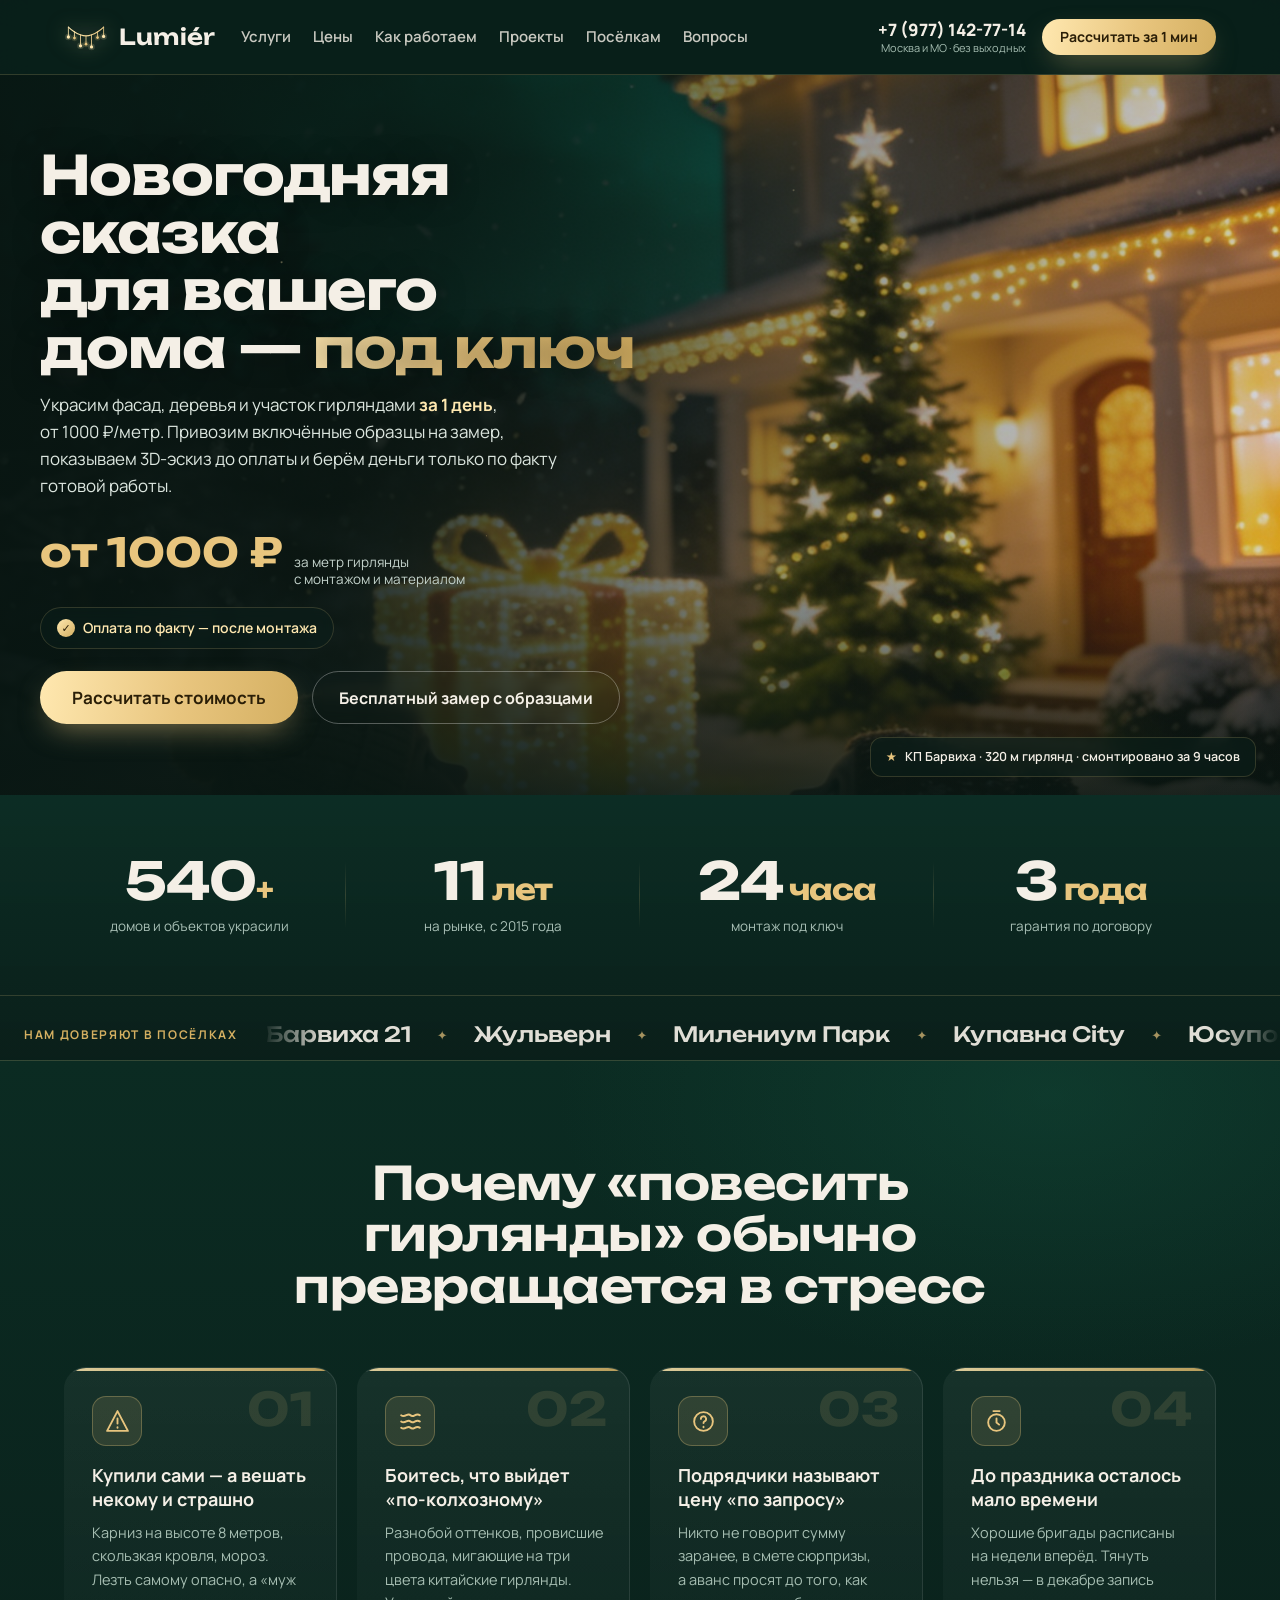
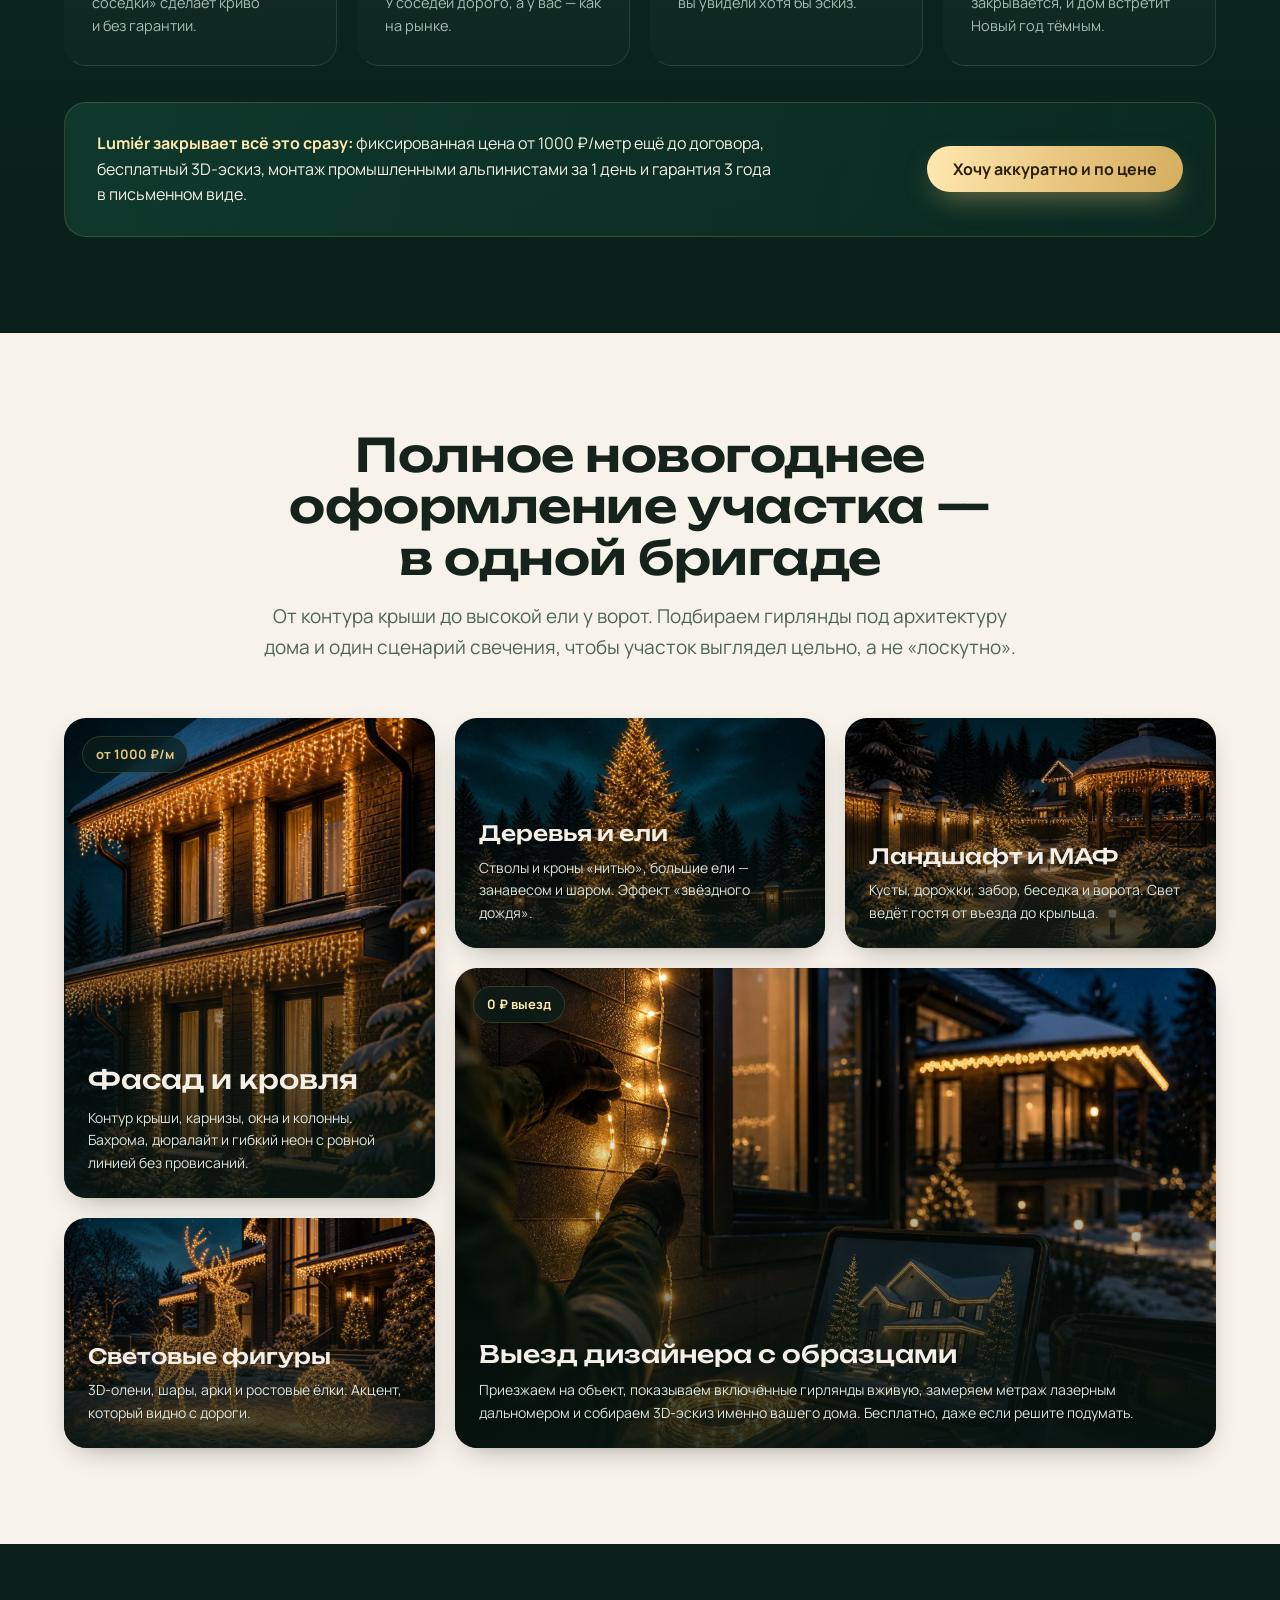
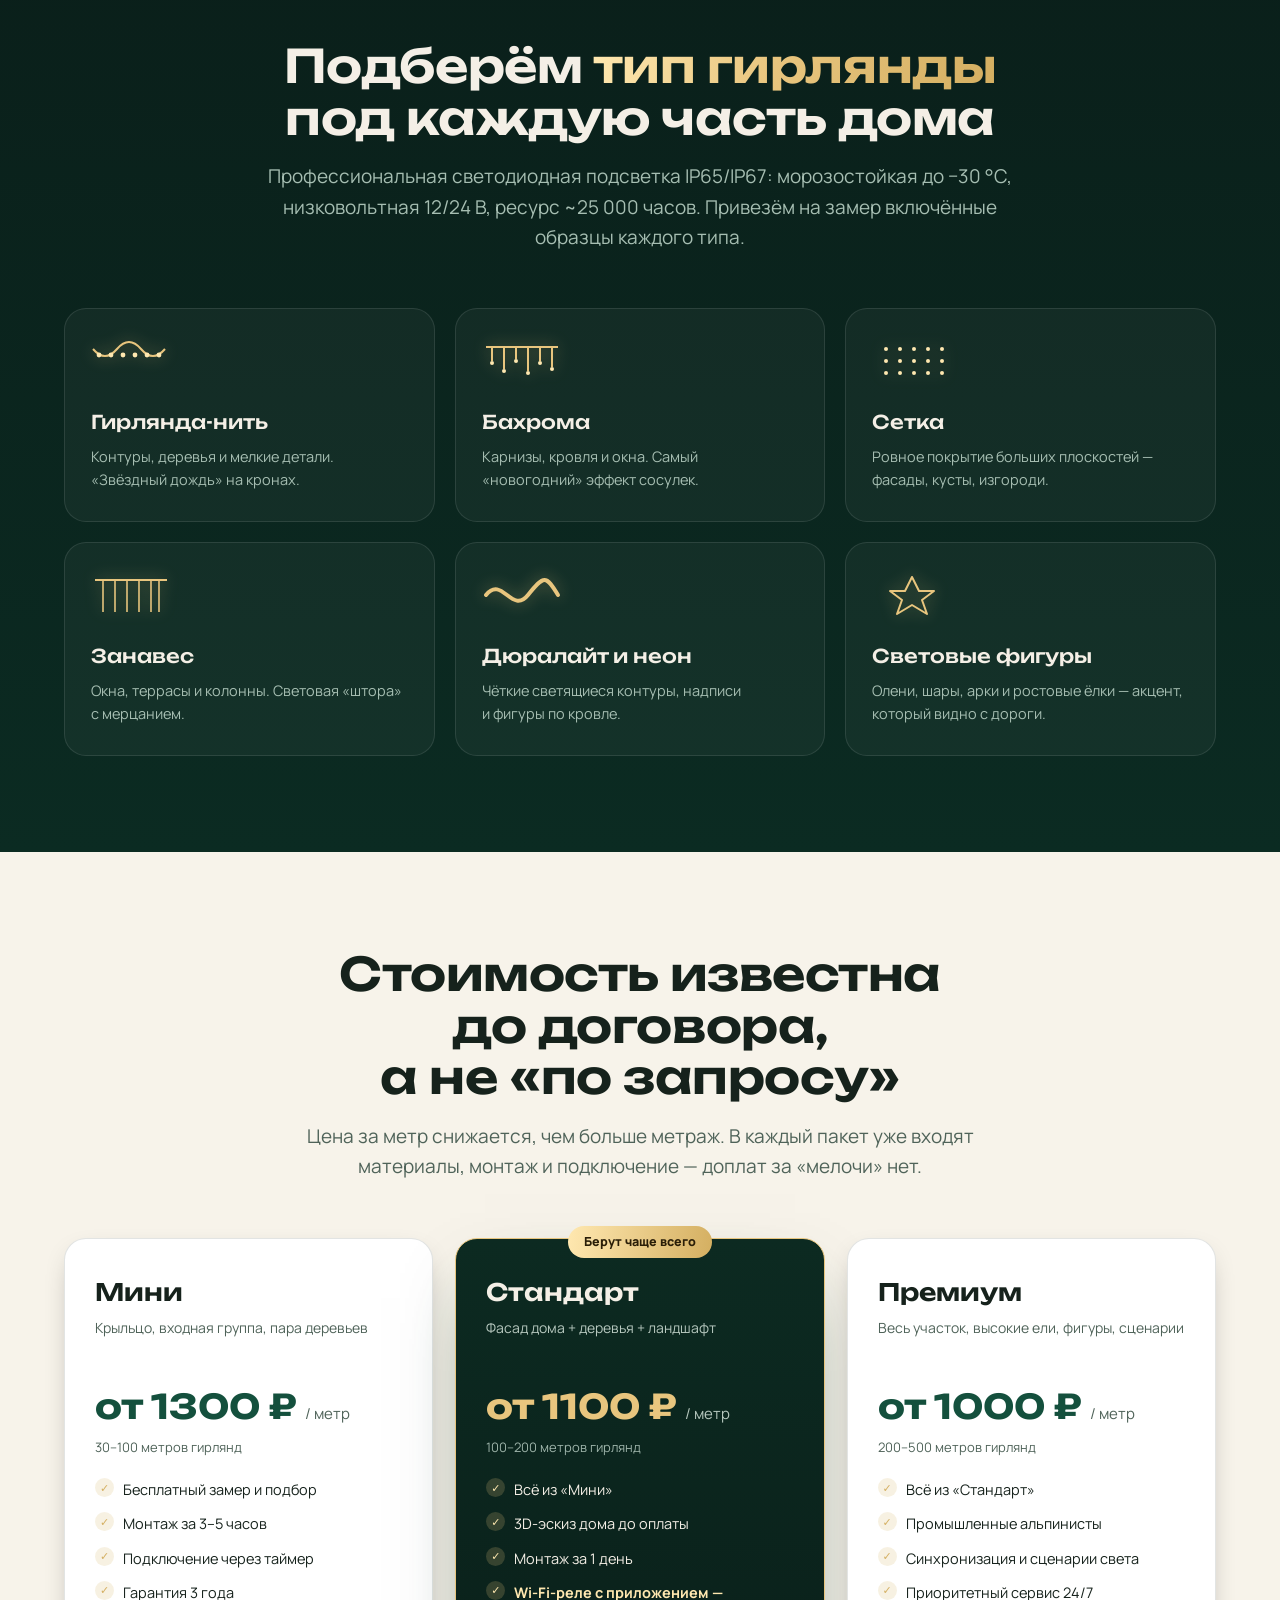
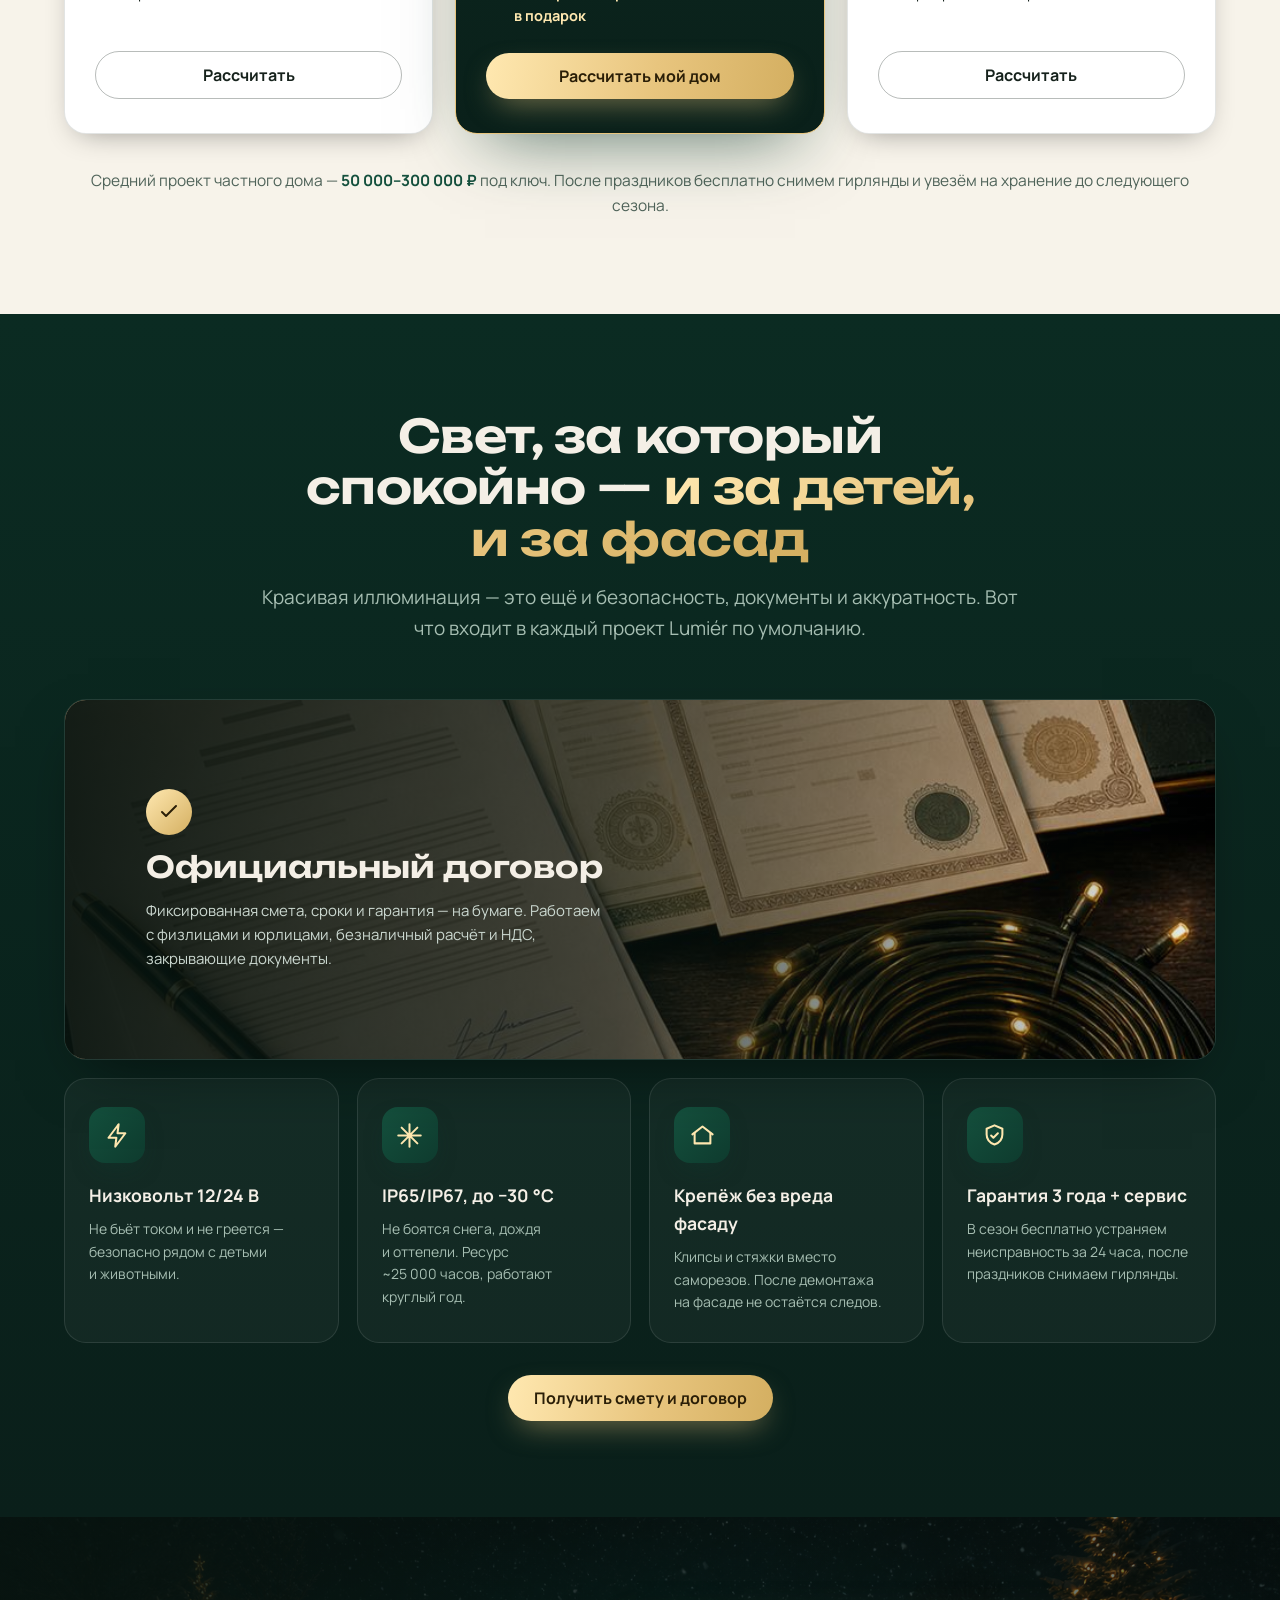
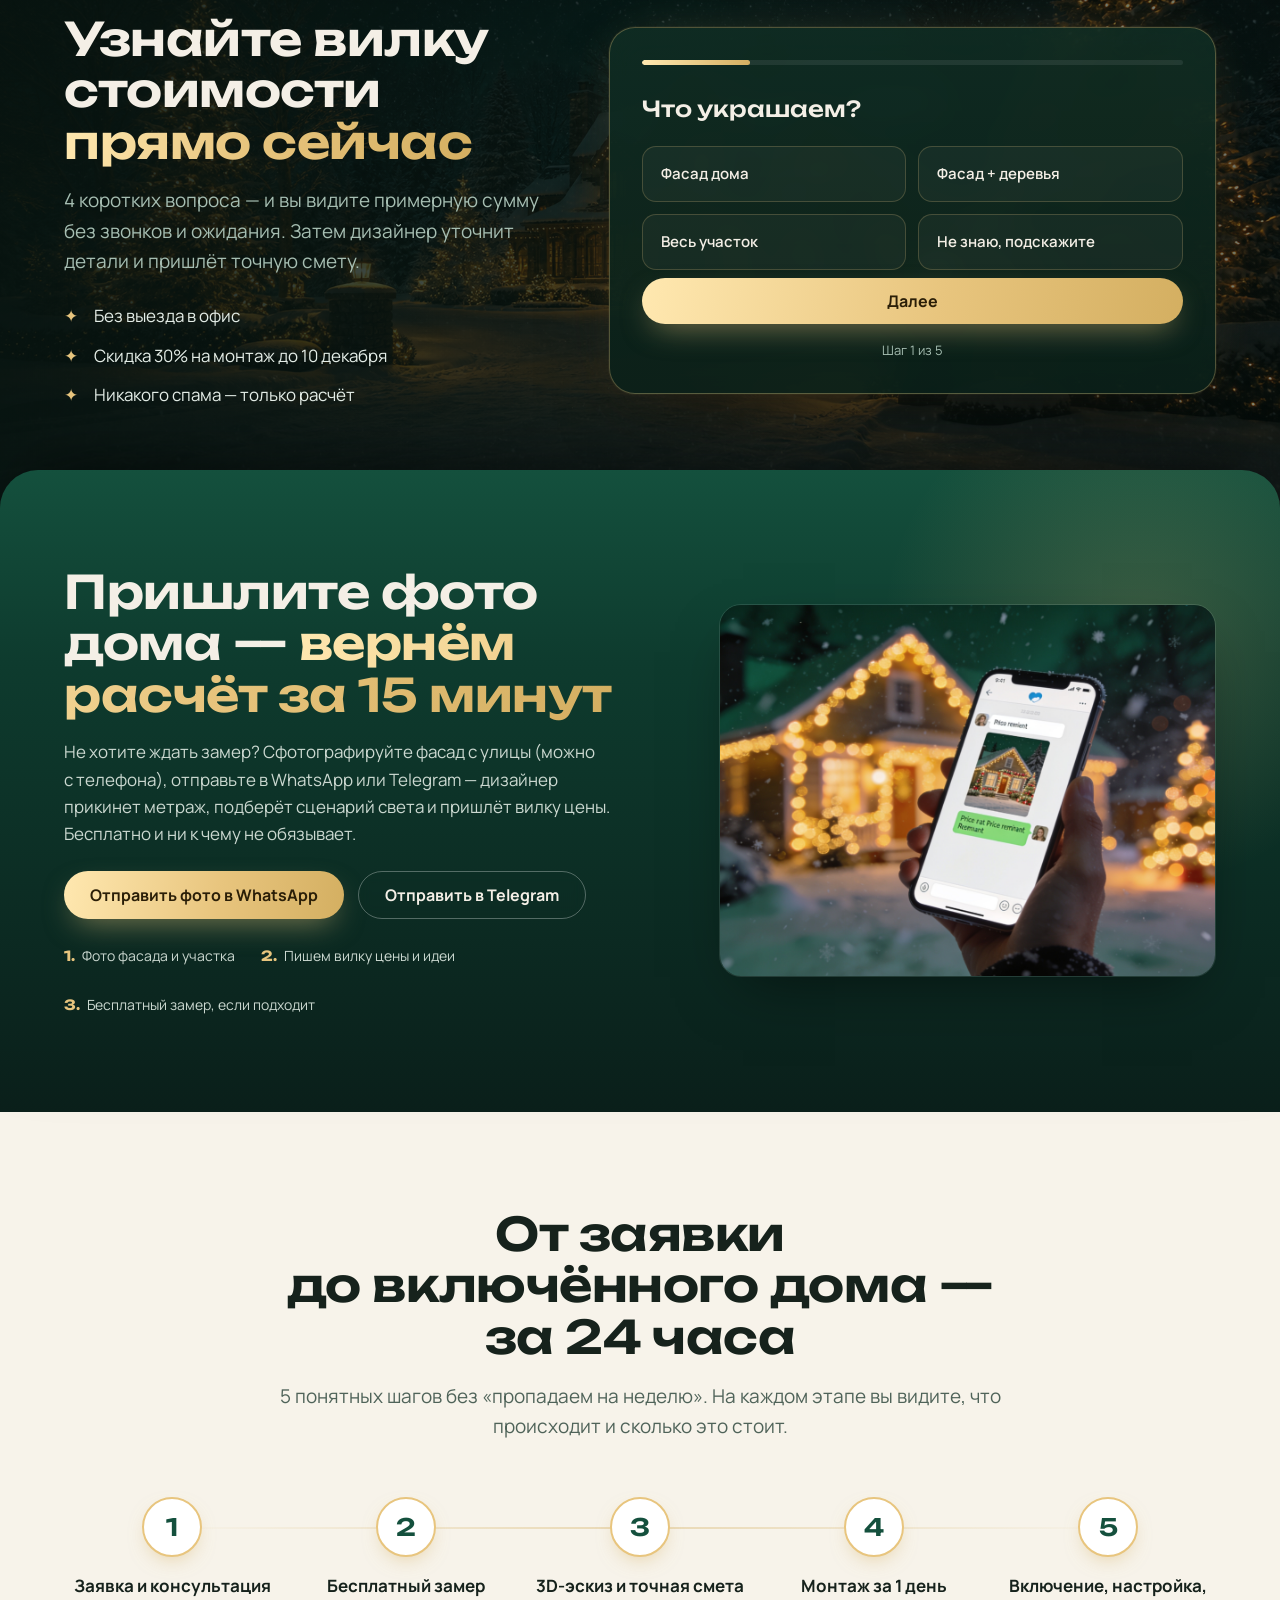
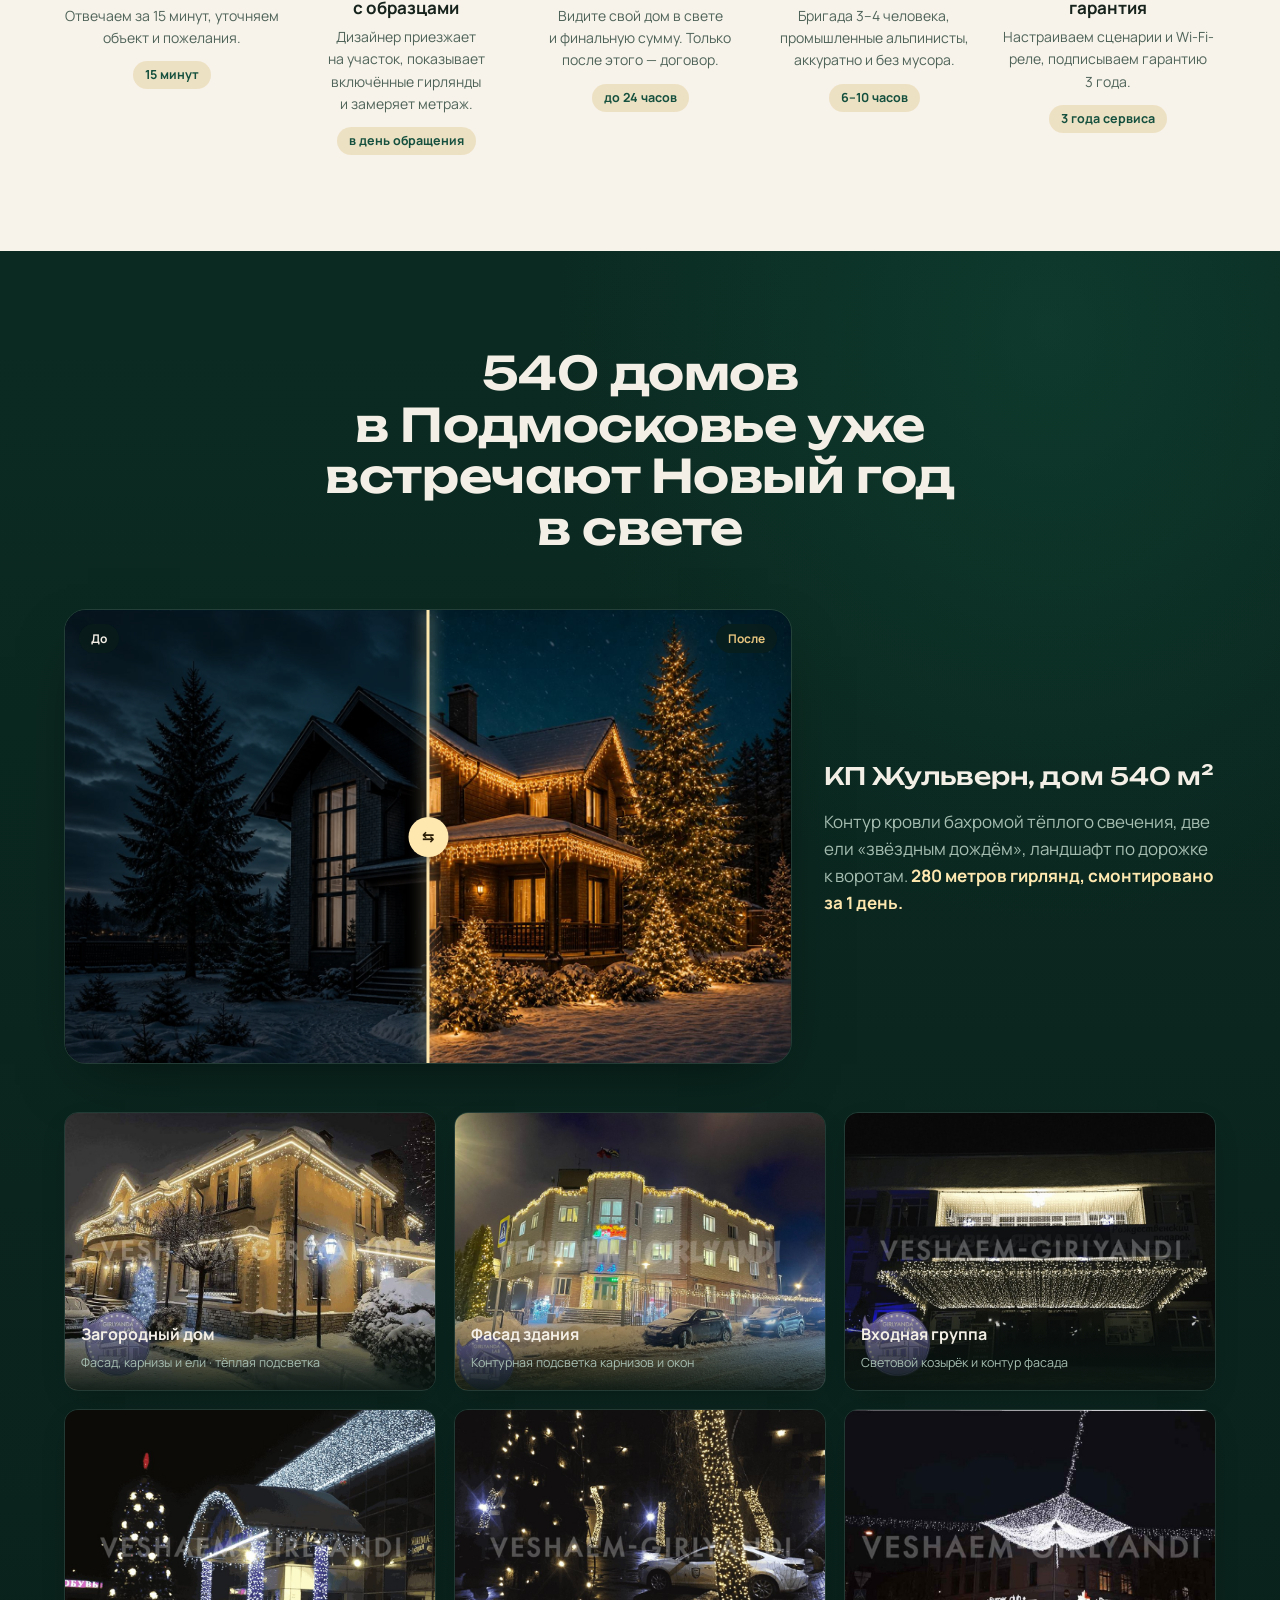
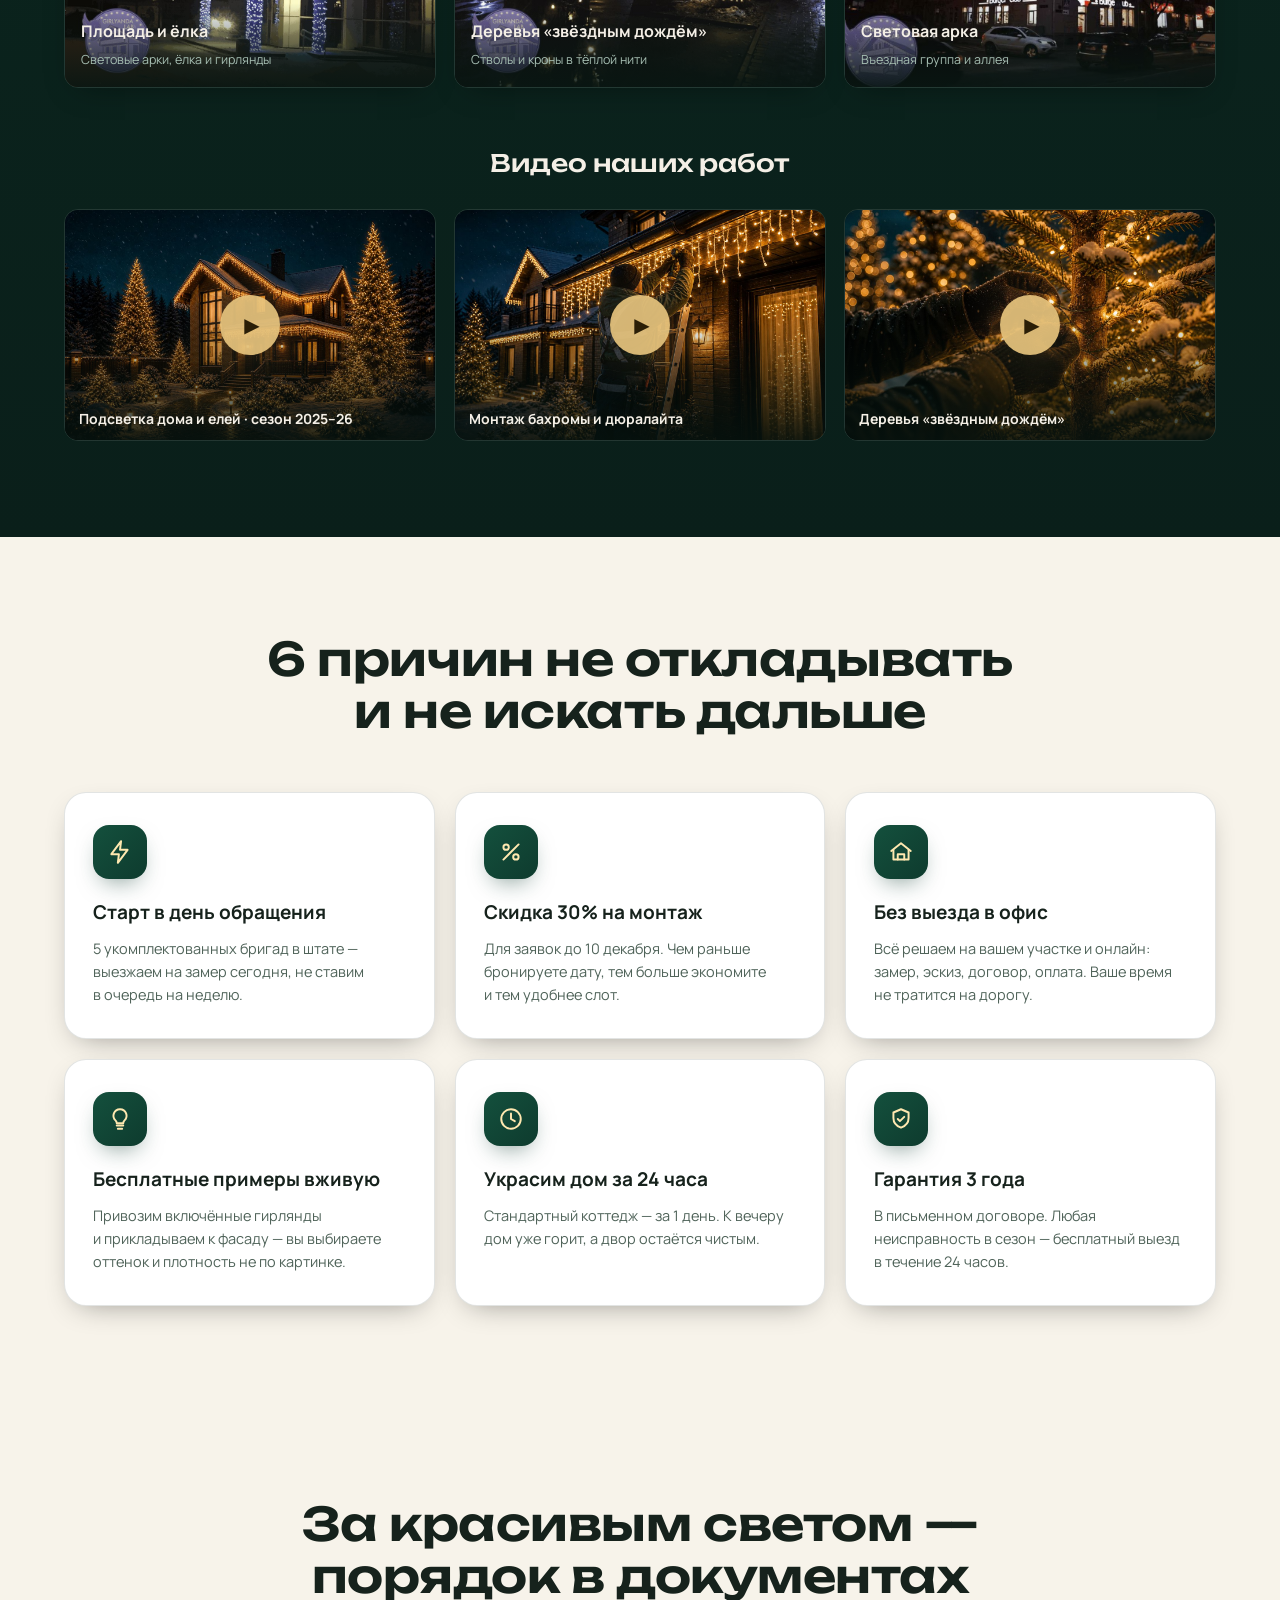
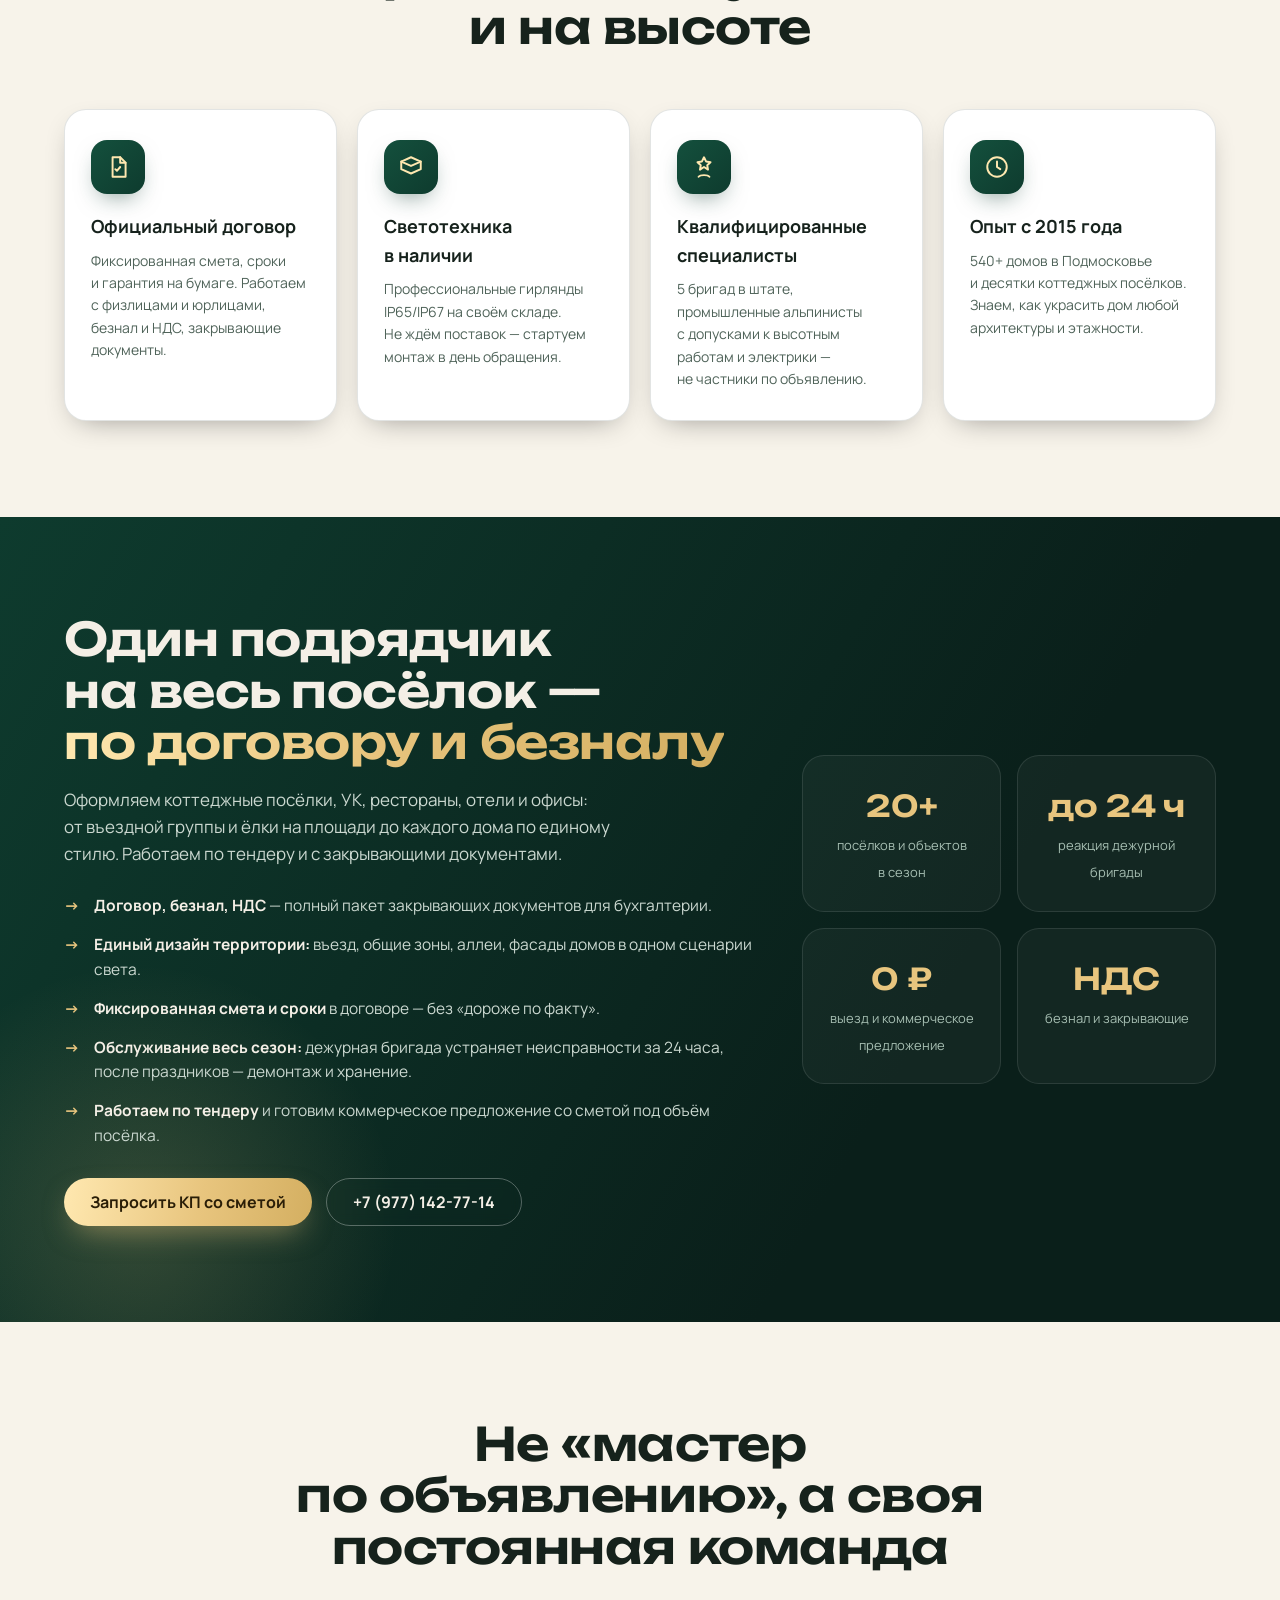
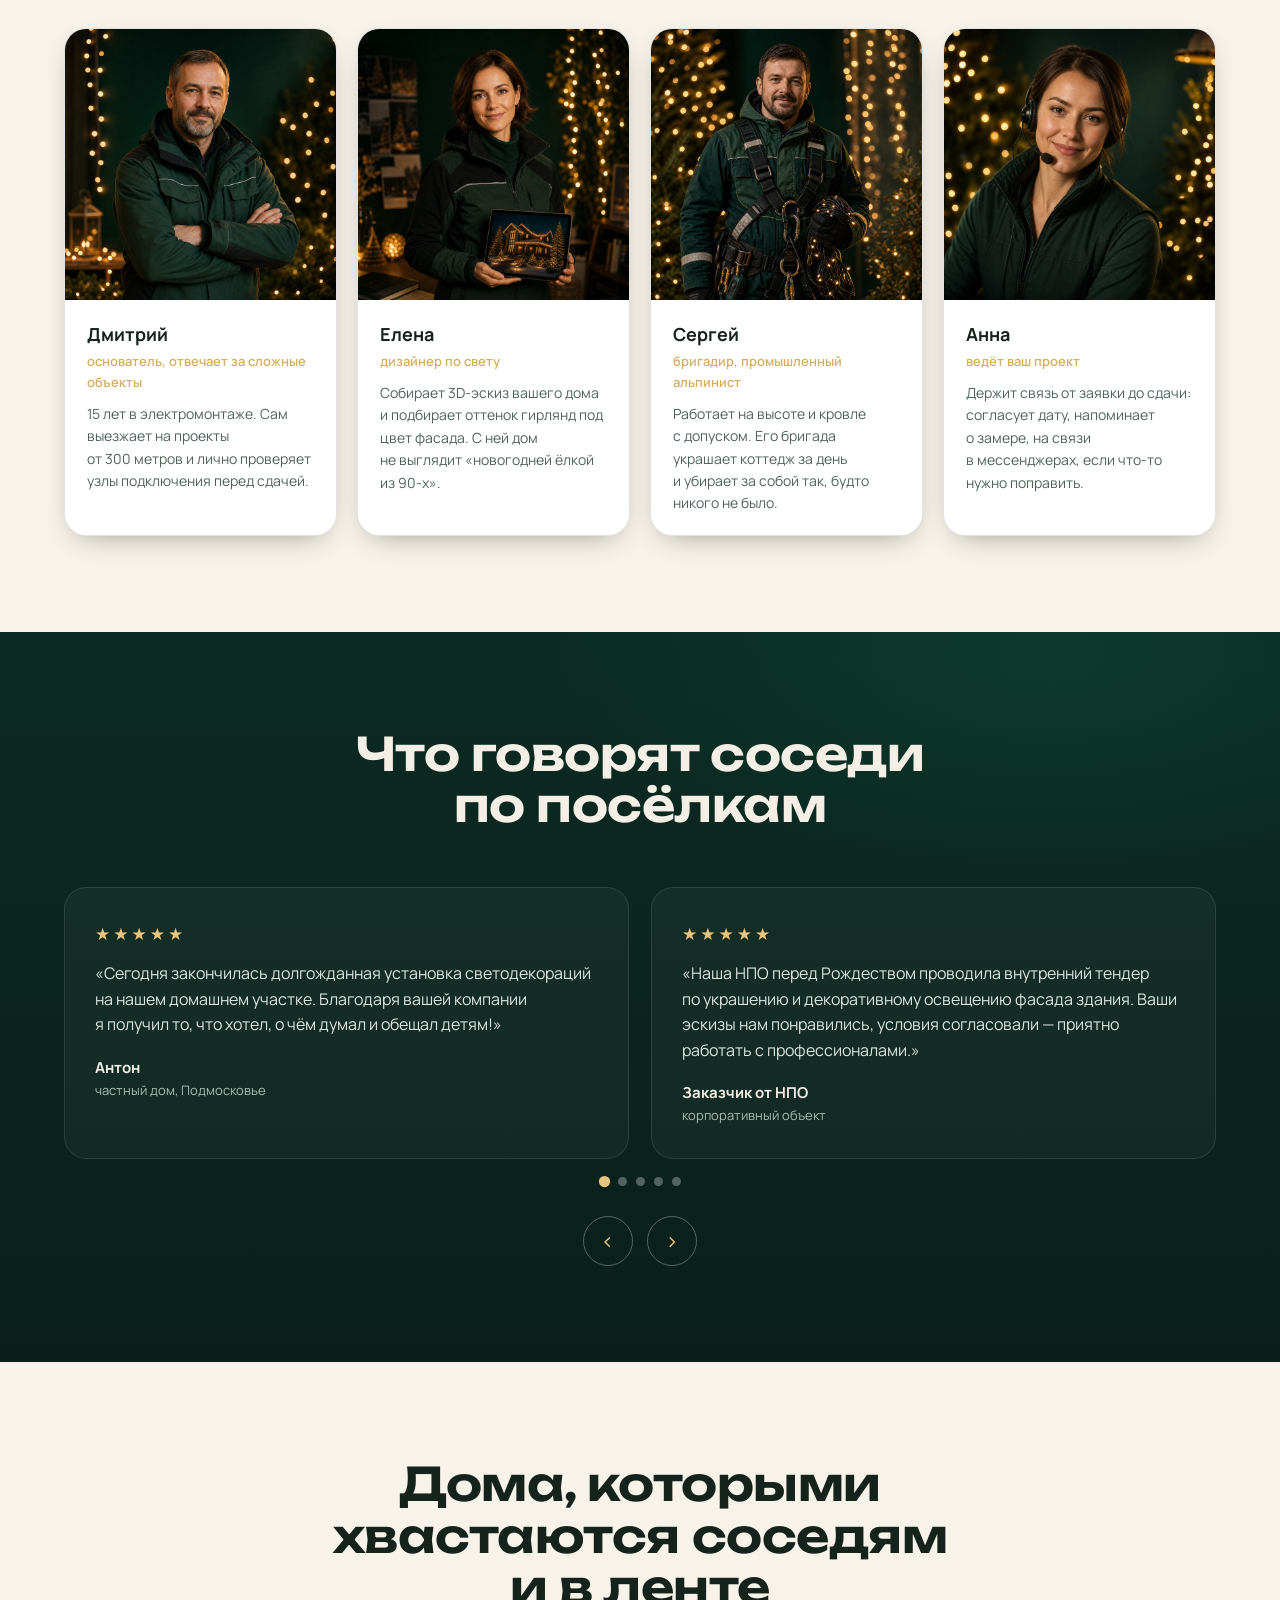
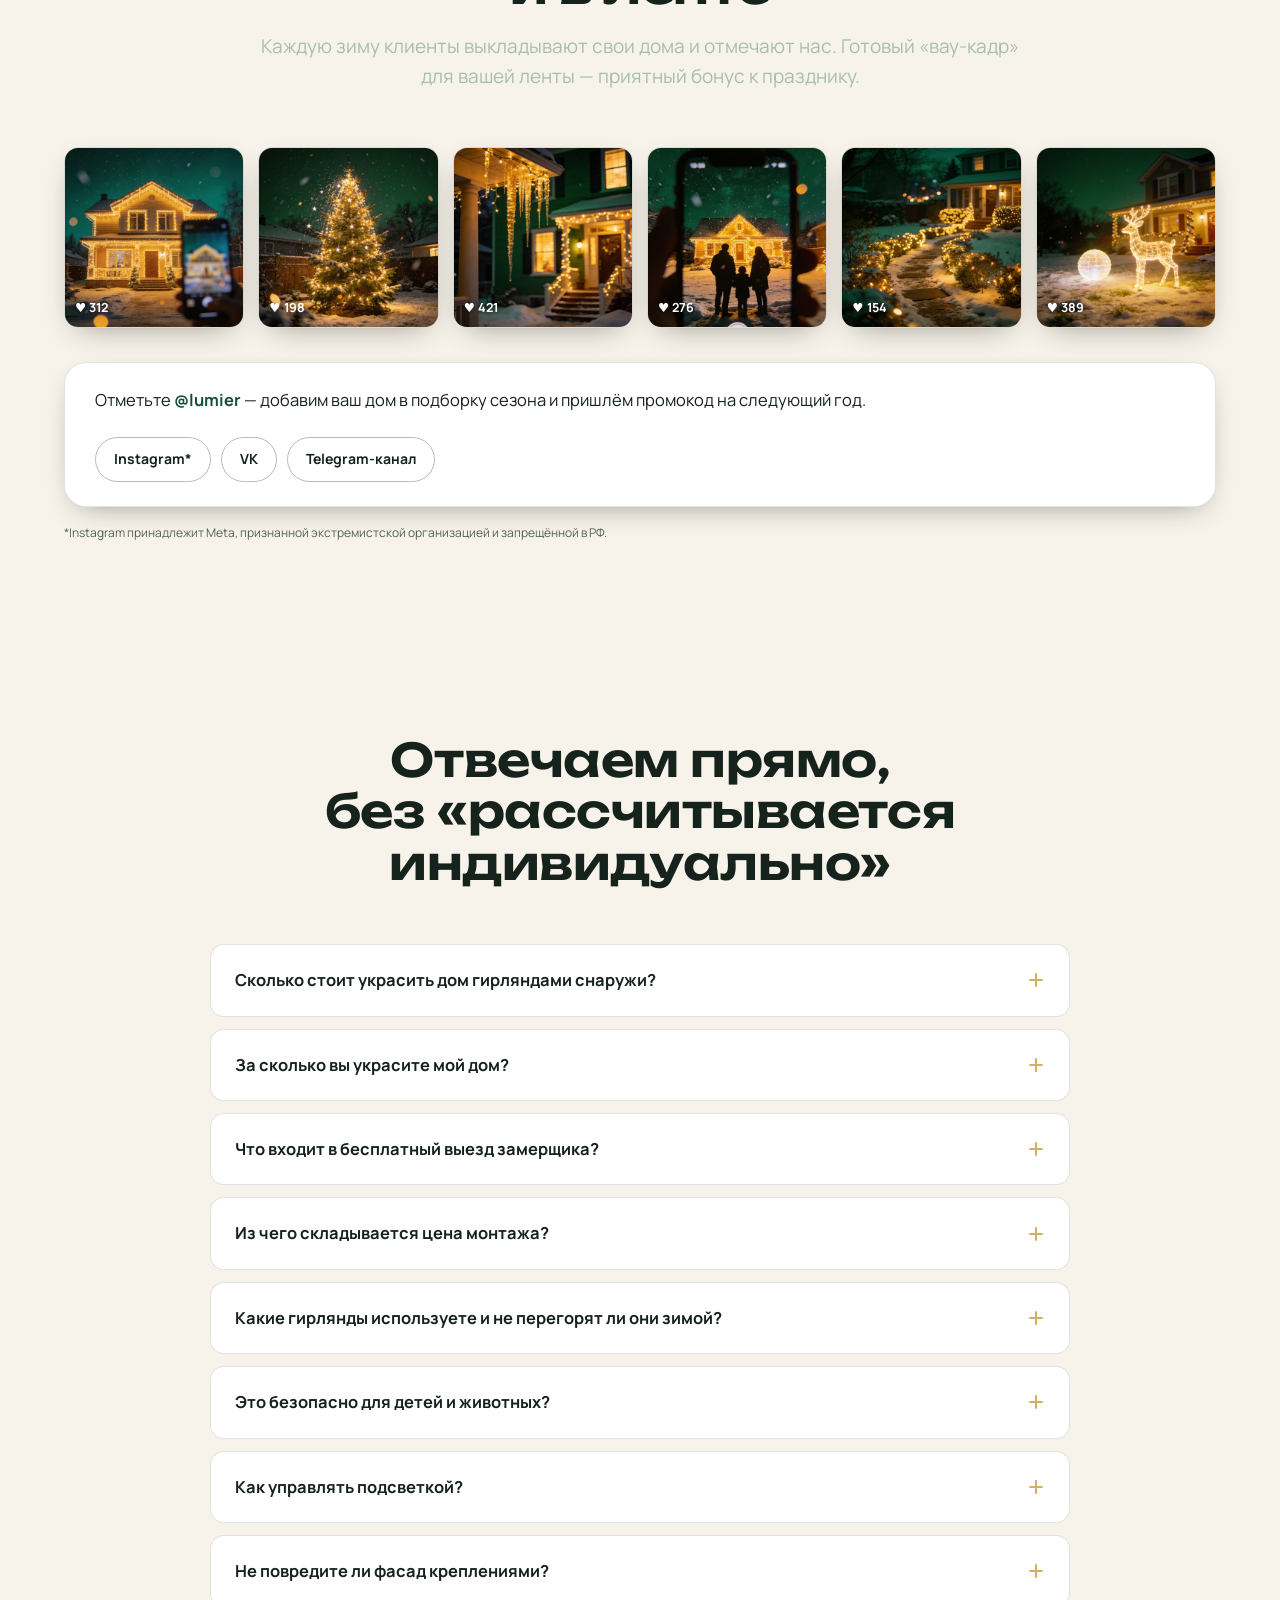
==== index.html @ be6ec538 "Initial publish: Lumiér landing page Full static site — HTML/CSS/JS, no build step. Includes garland" ====
<!DOCTYPE html>
<html lang="ru">
<head>
<meta charset="UTF-8">
<meta name="viewport" content="width=device-width, initial-scale=1.0">
<title>Lumiér — украшение дома гирляндами снаружи под ключ за 1 день | Москва и МО</title>
<meta name="description" content="Lumiér — новогоднее украшение загородного дома и фасада гирляндами под ключ за 1 день. От 1000 ₽/метр, бесплатный выезд дизайнера с образцами, 3D-эскиз до оплаты, гарантия 3 года. Москва и Московская область. Тел. +7 (977) 142-77-14.">
<meta name="theme-color" content="#0A1F1A">
<link rel="preconnect" href="https://fonts.googleapis.com">
<link rel="preconnect" href="https://fonts.gstatic.com" crossorigin>
<link href="https://fonts.googleapis.com/css2?family=Unbounded:wght@500;600;700&family=Manrope:wght@400;500;600;700;800&display=swap" rel="stylesheet">

<!-- Open Graph -->
<meta property="og:type" content="website">
<meta property="og:title" content="Lumiér — новогодний свет под ключ для загородного дома">
<meta property="og:description" content="Украсим дом и участок к Новому году за 1 день. От 1000 ₽/метр, 3D-эскиз до оплаты, гарантия 3 года. Москва и МО.">
<meta property="og:image" content="assets/og-cover.jpg">
<meta property="og:locale" content="ru_RU">

<link rel="icon" type="image/svg+xml" href="assets/logo/logo-mark.svg">
<link rel="stylesheet" href="css/styles.css">

<!-- Schema.org -->
<script type="application/ld+json">
{
  "@context": "https://schema.org",
  "@type": "LocalBusiness",
  "name": "Lumiér — украшение домов гирляндами",
  "image": "assets/og-cover.jpg",
  "telephone": "+7-977-142-77-14",
  "priceRange": "от 50 000 ₽",
  "areaServed": "Москва и Московская область",
  "address": { "@type": "PostalAddress", "addressRegion": "Москва и МО", "addressCountry": "RU" },
  "openingHours": "Mo-Su 08:00-22:00",
  "aggregateRating": { "@type": "AggregateRating", "ratingValue": "4.9", "reviewCount": "168" }
}
</script>
<script type="application/ld+json">
{
  "@context": "https://schema.org",
  "@type": "FAQPage",
  "mainEntity": [
    {"@type":"Question","name":"Сколько стоит украсить дом гирляндами снаружи?","acceptedAnswer":{"@type":"Answer","text":"Монтаж с материалом — от 1000 ₽ за метр гирлянды. Частный дом 8–12 соток обычно укладывается в 50 000–300 000 ₽ в зависимости от метража, этажности и типа гирлянд. Точную смету называем после бесплатного замера."}},
    {"@type":"Question","name":"За сколько вы украшаете дом?","acceptedAnswer":{"@type":"Answer","text":"Стандартный коттедж бригада из 3–4 человек украшает за 1 день, 6–10 часов работы. На объект выезжаем в день обращения, в штате 5 укомплектованных бригад."}},
    {"@type":"Question","name":"Какая гарантия на гирлянды и монтаж?","acceptedAnswer":{"@type":"Answer","text":"3 года по договору. В сезон бесплатно выезжаем и устраняем любую неисправность в течение 24 часов, после праздников так же бесплатно снимаем гирлянды."}}
  ]
}
</script>
</head>
<body>

<!-- ============ HEADER ============ -->
<header class="header" id="top">
  <div class="container header__inner">
    <a href="#top" class="logo" aria-label="Lumiér — на главную">
      <svg class="logo__mark" viewBox="0 0 80 80" width="44" height="44" aria-hidden="true">
        <defs>
          <linearGradient id="lg" x1="8" y1="22" x2="72" y2="58" gradientUnits="userSpaceOnUse">
            <stop offset="0" stop-color="#FFE8B0"/>
            <stop offset="1" stop-color="#E8C57E"/>
          </linearGradient>
        </defs>
        <!-- glow halos -->
        <circle cx="8"  cy="40" r="6"   fill="#FFE8B0" opacity="0.18"/>
        <circle cx="19" cy="42" r="5.5" fill="#E8C57E"  opacity="0.18"/>
        <circle cx="30" cy="56" r="6"   fill="#FFE8B0" opacity="0.18"/>
        <circle cx="40" cy="53" r="5.5" fill="#E8C57E"  opacity="0.18"/>
        <circle cx="50" cy="58" r="6"   fill="#FFE8B0" opacity="0.18"/>
        <circle cx="61" cy="41" r="5.5" fill="#E8C57E"  opacity="0.18"/>
        <circle cx="72" cy="39" r="6"   fill="#FFE8B0" opacity="0.18"/>
        <!-- pendant wires -->
        <g stroke="url(#lg)" stroke-width="1.5" stroke-linecap="round">
          <line x1="8"  y1="22" x2="8"  y2="40"/>
          <line x1="19" y1="30" x2="19" y2="42"/>
          <line x1="30" y1="36" x2="30" y2="56"/>
          <line x1="40" y1="38" x2="40" y2="53"/>
          <line x1="50" y1="36" x2="50" y2="58"/>
          <line x1="61" y1="30" x2="61" y2="41"/>
          <line x1="72" y1="22" x2="72" y2="39"/>
        </g>
        <!-- catenary arc cable -->
        <path d="M8,22 C8,22 24,38 40,38 S72,22 72,22" fill="none" stroke="url(#lg)" stroke-width="2" stroke-linecap="round"/>
        <!-- bulbs -->
        <circle cx="8"  cy="40" r="3"   fill="#FFE8B0"/>
        <circle cx="19" cy="42" r="2.5" fill="#E8C57E"/>
        <circle cx="30" cy="56" r="3"   fill="#FFE8B0"/>
        <circle cx="40" cy="53" r="2.5" fill="#E8C57E"/>
        <circle cx="50" cy="58" r="3"   fill="#FFE8B0"/>
        <circle cx="61" cy="41" r="2.5" fill="#E8C57E"/>
        <circle cx="72" cy="39" r="3"   fill="#FFE8B0"/>
      </svg>
      <span class="logo__word">Lumiér<span class="logo__dot">·</span><i>свет под ключ</i></span>
    </a>

    <nav class="nav" id="nav" aria-label="Основная навигация">
      <a href="#services">Услуги</a>
      <a href="#prices">Цены</a>
      <a href="#process">Как работаем</a>
      <a href="#cases">Проекты</a>
      <a href="#b2b">Посёлкам</a>
      <a href="#faq">Вопросы</a>
    </nav>

    <div class="header__cta">
      <a href="tel:+79771427714" class="header__phone">
        <span>+7 (977) 142-77-14</span>
        <small>Москва и МО · без выходных</small>
      </a>
      <button class="btn btn--gold btn--sm js-open-quiz" type="button">Рассчитать за 1 мин</button>
      <button class="burger" id="burger" aria-label="Меню" aria-expanded="false"><span></span><span></span><span></span></button>
    </div>
  </div>
</header>

<!-- ============ HERO ============ -->
<section class="hero">
  <picture>
    <source media="(max-width:768px)" srcset="assets/hero-bg-m.jpg">
    <img class="hero__photo" src="assets/hero-bg.jpg" alt="Загородный дом с новогодней подсветкой фасада и деревьев тёплыми гирляндами ночью" loading="eager" width="1600" height="900">
  </picture>
  <div class="hero__scrim" aria-hidden="true"></div>
  <div class="hero__snow" aria-hidden="true"></div>
  <canvas class="hero__snowfx" id="heroSnow" aria-hidden="true"></canvas>

  <div class="container hero__inner">
    <div class="hero__content">
      <h1 class="hero__title">Новогодняя сказка<br>для вашего дома&nbsp;— <span class="grad">под&nbsp;ключ</span></h1>
      <p class="hero__lead">Украсим фасад, деревья и&nbsp;участок гирляндами <b>за&nbsp;1&nbsp;день</b>, от&nbsp;1000&nbsp;₽/метр. Привозим включённые образцы на&nbsp;замер, показываем 3D-эскиз до&nbsp;оплаты и&nbsp;берём деньги только по&nbsp;факту готовой работы.</p>

      <div class="hero__price">
        <div class="hero__price-main"><b>от 1000&nbsp;₽</b><span>за метр гирлянды<br>с&nbsp;монтажом и&nbsp;материалом</span></div>
        <div class="hero__pill"><span class="hero__pill-ic">✓</span>Оплата по&nbsp;факту — после монтажа</div>
      </div>

      <div class="hero__actions">
        <button class="btn btn--gold btn--lg js-open-quiz" type="button">Рассчитать стоимость</button>
        <button class="btn btn--ghost js-open-callback" type="button">Бесплатный замер с&nbsp;образцами</button>
      </div>
    </div>
  </div>

  <figcaption class="hero__credit">КП Барвиха · 320&nbsp;м гирлянд · смонтировано за&nbsp;9&nbsp;часов</figcaption>
</section>

<!-- ============ TRUST STRIP ============ -->
<section class="trust" aria-label="Достижения и география работ">
  <div class="container">
    <ul class="trust__stats">
      <li><b>540<i>+</i></b><span>домов и&nbsp;объектов украсили</span></li>
      <li><b>11<i> лет</i></b><span>на&nbsp;рынке, с&nbsp;2015&nbsp;года</span></li>
      <li><b>24<i> часа</i></b><span>монтаж под&nbsp;ключ</span></li>
      <li><b>3<i> года</i></b><span>гарантия по&nbsp;договору</span></li>
    </ul>
  </div>
  <div class="trust__marquee">
    <span class="trust__mlabel">Нам&nbsp;доверяют в&nbsp;посёлках</span>
    <div class="trust__viewport">
      <div class="trust__track" aria-hidden="true">
        <span>Барвиха&nbsp;21</span><i>✦</i><span>Жульверн</span><i>✦</i><span>Милениум&nbsp;Парк</span><i>✦</i><span>Купавна&nbsp;City</span><i>✦</i><span>Юсупово&nbsp;Village</span><i>✦</i><span>Глаголево&nbsp;Парк</span><i>✦</i><span>Завидово</span><i>✦</i><span>Михалково&nbsp;Парк</span><i>✦</i>
        <span>Барвиха&nbsp;21</span><i>✦</i><span>Жульверн</span><i>✦</i><span>Милениум&nbsp;Парк</span><i>✦</i><span>Купавна&nbsp;City</span><i>✦</i><span>Юсупово&nbsp;Village</span><i>✦</i><span>Глаголево&nbsp;Парк</span><i>✦</i><span>Завидово</span><i>✦</i><span>Михалково&nbsp;Парк</span><i>✦</i>
      </div>
    </div>
  </div>
</section>

<!-- ============ PAINS ============ -->
<section class="pains section" id="pains">
  <div class="container">
    <header class="section__head">
      <h2 class="section__title">Почему «повесить гирлянды» обычно превращается в&nbsp;стресс</h2>
    </header>

    <div class="pains__grid">
      <article class="pain">
        <span class="pain__ic"><svg viewBox="0 0 24 24" fill="none" stroke="currentColor" stroke-width="1.8" stroke-linecap="round" stroke-linejoin="round" aria-hidden="true"><path d="M12 2 2 21h20L12 2Z"/><path d="M12 9v5"/><path d="M12 17.5v.5"/></svg></span>
        <span class="pain__no">01</span>
        <h3>Купили сами — а&nbsp;вешать некому и&nbsp;страшно</h3>
        <p>Карниз на&nbsp;высоте 8&nbsp;метров, скользкая кровля, мороз. Лезть самому опасно, а&nbsp;«муж соседки» сделает криво и&nbsp;без&nbsp;гарантии.</p>
      </article>
      <article class="pain">
        <span class="pain__ic"><svg viewBox="0 0 24 24" fill="none" stroke="currentColor" stroke-width="1.8" stroke-linecap="round" stroke-linejoin="round" aria-hidden="true"><path d="M3 6c4 3 6-3 9 0s5-3 9 0"/><path d="M3 12c4 3 6-3 9 0s5-3 9 0"/><path d="M3 18c4 3 6-3 9 0s5-3 9 0"/></svg></span>
        <span class="pain__no">02</span>
        <h3>Боитесь, что выйдет «по-колхозному»</h3>
        <p>Разнобой оттенков, провисшие провода, мигающие на&nbsp;три цвета китайские гирлянды. У&nbsp;соседей дорого, а&nbsp;у&nbsp;вас — как на&nbsp;рынке.</p>
      </article>
      <article class="pain">
        <span class="pain__ic"><svg viewBox="0 0 24 24" fill="none" stroke="currentColor" stroke-width="1.8" stroke-linecap="round" stroke-linejoin="round" aria-hidden="true"><circle cx="12" cy="12" r="9"/><path d="M9.5 9.5a2.5 2.5 0 1 1 3.5 2.3c-.8.4-1 .9-1 1.7"/><path d="M12 17v.5"/></svg></span>
        <span class="pain__no">03</span>
        <h3>Подрядчики называют цену «по&nbsp;запросу»</h3>
        <p>Никто не&nbsp;говорит сумму заранее, в&nbsp;смете сюрпризы, а&nbsp;аванс просят до&nbsp;того, как вы&nbsp;увидели хотя бы&nbsp;эскиз.</p>
      </article>
      <article class="pain">
        <span class="pain__ic"><svg viewBox="0 0 24 24" fill="none" stroke="currentColor" stroke-width="1.8" stroke-linecap="round" stroke-linejoin="round" aria-hidden="true"><circle cx="12" cy="13" r="8"/><path d="M12 9v4l2.5 2"/><path d="M9 2h6"/></svg></span>
        <span class="pain__no">04</span>
        <h3>До&nbsp;праздника осталось мало времени</h3>
        <p>Хорошие бригады расписаны на&nbsp;недели вперёд. Тянуть нельзя — в&nbsp;декабре запись закрывается, и&nbsp;дом встретит Новый год тёмным.</p>
      </article>
    </div>

    <div class="pains__solve">
      <p><b>Lumiér закрывает всё это сразу:</b> фиксированная цена от&nbsp;1000&nbsp;₽/метр ещё до&nbsp;договора, бесплатный 3D-эскиз, монтаж промышленными альпинистами за&nbsp;1&nbsp;день и&nbsp;гарантия 3&nbsp;года в&nbsp;письменном виде.</p>
      <button class="btn btn--gold js-open-quiz" type="button">Хочу аккуратно и&nbsp;по&nbsp;цене</button>
    </div>
  </div>
</section>

<!-- ============ SERVICES ============ -->
<section class="services section" id="services">
  <div class="container">
    <header class="section__head">
      <h2 class="section__title">Полное новогоднее оформление участка — в&nbsp;одной бригаде</h2>
      <p class="section__sub">От&nbsp;контура крыши до&nbsp;высокой ели у&nbsp;ворот. Подбираем гирлянды под архитектуру дома и&nbsp;один сценарий свечения, чтобы участок выглядел цельно, а&nbsp;не&nbsp;«лоскутно».</p>
    </header>

    <div class="services__bento">
      <article class="svc svc--lg">
        <img src="assets/serv-facade.jpg" alt="Подсветка фасада и карнизов дома гирляндой бахрома" loading="lazy">
        <div class="svc__body">
          <h3>Фасад и&nbsp;кровля</h3>
          <p>Контур крыши, карнизы, окна и&nbsp;колонны. Бахрома, дюралайт и&nbsp;гибкий неон с&nbsp;ровной линией без&nbsp;провисаний.</p>
          <span class="svc__tag">от 1000 ₽/м</span>
        </div>
      </article>
      <article class="svc">
        <img src="assets/serv-trees.jpg" alt="Украшение деревьев и хвойных гирляндой нить" loading="lazy">
        <div class="svc__body">
          <h3>Деревья и&nbsp;ели</h3>
          <p>Стволы и&nbsp;кроны «нитью», большие ели — занавесом и&nbsp;шаром. Эффект «звёздного дождя».</p>
        </div>
      </article>
      <article class="svc">
        <img src="assets/serv-landscape.jpg" alt="Подсветка ландшафта, кустов и дорожек на участке" loading="lazy">
        <div class="svc__body">
          <h3>Ландшафт и&nbsp;МАФ</h3>
          <p>Кусты, дорожки, забор, беседка и&nbsp;ворота. Свет ведёт гостя от&nbsp;въезда до&nbsp;крыльца.</p>
        </div>
      </article>
      <article class="svc">
        <img src="assets/serv-figures.jpg" alt="Световые фигуры: олень, шар, ёлка во дворе" loading="lazy">
        <div class="svc__body">
          <h3>Световые фигуры</h3>
          <p>3D-олени, шары, арки и&nbsp;ростовые ёлки. Акцент, который видно с&nbsp;дороги.</p>
        </div>
      </article>
      <article class="svc svc--wide">
        <img src="assets/serv-designer.jpg" alt="Дизайнер показывает образцы гирлянд на участке клиента" loading="lazy">
        <div class="svc__body">
          <h3>Выезд дизайнера с&nbsp;образцами</h3>
          <p>Приезжаем на&nbsp;объект, показываем включённые гирлянды вживую, замеряем метраж лазерным дальномером и&nbsp;собираем 3D-эскиз именно вашего дома. Бесплатно, даже если решите подумать.</p>
          <span class="svc__tag svc__tag--free">0 ₽ выезд</span>
        </div>
      </article>
    </div>
  </div>
</section>

<!-- ============ ВИДЫ ПОДСВЕТКИ ============ -->
<section class="lights section" id="lights">
  <div class="container">
    <header class="section__head">
      <h2 class="section__title">Подберём <span class="grad">тип гирлянды</span> под каждую часть дома</h2>
      <p class="section__sub">Профессиональная светодиодная подсветка IP65/IP67: морозостойкая до&nbsp;−30&nbsp;°C, низковольтная 12/24&nbsp;В, ресурс ~25&nbsp;000&nbsp;часов. Привезём на&nbsp;замер включённые образцы каждого типа.</p>
    </header>

    <div class="lights__grid">
      <article class="light">
        <svg class="light__art" viewBox="0 0 80 44" aria-hidden="true"><path d="M2 10 Q14 24 26 10 T50 10 T74 10" fill="none" stroke="currentColor" stroke-width="2"/><circle cx="8" cy="16" r="2.4"/><circle cx="20" cy="16" r="2.4"/><circle cx="32" cy="16" r="2.4"/><circle cx="44" cy="16" r="2.4"/><circle cx="56" cy="16" r="2.4"/><circle cx="68" cy="16" r="2.4"/></svg>
        <h3>Гирлянда-нить</h3>
        <p>Контуры, деревья и&nbsp;мелкие детали. «Звёздный дождь» на&nbsp;кронах.</p>
      </article>
      <article class="light">
        <svg class="light__art" viewBox="0 0 80 44" aria-hidden="true"><path d="M4 8h72" stroke="currentColor" stroke-width="2" fill="none"/><g stroke="currentColor" stroke-width="2"><path d="M10 8v14"/><path d="M22 8v22"/><path d="M34 8v12"/><path d="M46 8v24"/><path d="M58 8v14"/><path d="M70 8v20"/></g><g fill="currentColor"><circle cx="10" cy="24" r="2"/><circle cx="22" cy="32" r="2"/><circle cx="34" cy="22" r="2"/><circle cx="46" cy="34" r="2"/><circle cx="58" cy="24" r="2"/><circle cx="70" cy="30" r="2"/></g></svg>
        <h3>Бахрома</h3>
        <p>Карнизы, кровля и&nbsp;окна. Самый «новогодний» эффект сосулек.</p>
      </article>
      <article class="light">
        <svg class="light__art" viewBox="0 0 80 44" aria-hidden="true"><g fill="currentColor">
          <circle cx="14" cy="10" r="2"/><circle cx="28" cy="10" r="2"/><circle cx="42" cy="10" r="2"/><circle cx="56" cy="10" r="2"/><circle cx="70" cy="10" r="2"/>
          <circle cx="14" cy="22" r="2"/><circle cx="28" cy="22" r="2"/><circle cx="42" cy="22" r="2"/><circle cx="56" cy="22" r="2"/><circle cx="70" cy="22" r="2"/>
          <circle cx="14" cy="34" r="2"/><circle cx="28" cy="34" r="2"/><circle cx="42" cy="34" r="2"/><circle cx="56" cy="34" r="2"/><circle cx="70" cy="34" r="2"/></g></svg>
        <h3>Сетка</h3>
        <p>Ровное покрытие больших плоскостей — фасады, кусты, изгороди.</p>
      </article>
      <article class="light">
        <svg class="light__art" viewBox="0 0 80 44" aria-hidden="true"><path d="M4 7h72" stroke="currentColor" stroke-width="2" fill="none"/><g stroke="currentColor" stroke-width="1.6" fill="none"><path d="M12 7v32"/><path d="M24 7v32"/><path d="M36 7v32"/><path d="M48 7v32"/><path d="M60 7v32"/><path d="M68 7v32"/></g></svg>
        <h3>Занавес</h3>
        <p>Окна, террасы и&nbsp;колонны. Световая «штора» с&nbsp;мерцанием.</p>
      </article>
      <article class="light">
        <svg class="light__art" viewBox="0 0 80 44" aria-hidden="true"><path d="M4 22 C 20 2, 30 42, 46 22 S 64 2, 76 22" fill="none" stroke="currentColor" stroke-width="4" stroke-linecap="round"/></svg>
        <h3>Дюралайт и&nbsp;неон</h3>
        <p>Чёткие светящиеся контуры, надписи и&nbsp;фигуры по&nbsp;кровле.</p>
      </article>
      <article class="light">
        <svg class="light__art" viewBox="0 0 80 44" aria-hidden="true"><path d="M40 4 47 18 62 18 50 27 55 41 40 32 25 41 30 27 18 18 33 18Z" fill="none" stroke="currentColor" stroke-width="2" stroke-linejoin="round"/></svg>
        <h3>Световые фигуры</h3>
        <p>Олени, шары, арки и&nbsp;ростовые ёлки — акцент, который видно с&nbsp;дороги.</p>
      </article>
    </div>
  </div>
</section>

<!-- ============ PRICES ============ -->
<section class="prices section" id="prices">
  <div class="container">
    <header class="section__head">
      <h2 class="section__title">Стоимость известна до&nbsp;договора, а&nbsp;не&nbsp;«по&nbsp;запросу»</h2>
      <p class="section__sub">Цена за&nbsp;метр снижается, чем больше метраж. В&nbsp;каждый пакет уже входят материалы, монтаж и&nbsp;подключение — доплат за&nbsp;«мелочи» нет.</p>
    </header>

    <div class="prices__grid">
      <article class="plan">
        <h3 class="plan__name">Мини</h3>
        <p class="plan__for">Крыльцо, входная группа, пара деревьев</p>
        <div class="plan__price"><b>от 1300&nbsp;₽</b><span>/ метр</span></div>
        <p class="plan__meta">30–100 метров гирлянд</p>
        <ul class="plan__list">
          <li>Бесплатный замер и&nbsp;подбор</li>
          <li>Монтаж за&nbsp;3–5&nbsp;часов</li>
          <li>Подключение через таймер</li>
          <li>Гарантия 3&nbsp;года</li>
        </ul>
        <button class="btn btn--ghost-dark js-open-quiz" type="button">Рассчитать</button>
      </article>

      <article class="plan plan--feature">
        <span class="plan__flag">Берут чаще всего</span>
        <h3 class="plan__name">Стандарт</h3>
        <p class="plan__for">Фасад дома + деревья + ландшафт</p>
        <div class="plan__price"><b>от 1100&nbsp;₽</b><span>/ метр</span></div>
        <p class="plan__meta">100–200 метров гирлянд</p>
        <ul class="plan__list">
          <li>Всё из&nbsp;«Мини»</li>
          <li>3D-эскиз дома до&nbsp;оплаты</li>
          <li>Монтаж за&nbsp;1&nbsp;день</li>
          <li><b>Wi-Fi-реле с&nbsp;приложением — в&nbsp;подарок</b></li>
        </ul>
        <button class="btn btn--gold js-open-quiz" type="button">Рассчитать мой дом</button>
      </article>

      <article class="plan">
        <h3 class="plan__name">Премиум</h3>
        <p class="plan__for">Весь участок, высокие ели, фигуры, сценарии</p>
        <div class="plan__price"><b>от 1000&nbsp;₽</b><span>/ метр</span></div>
        <p class="plan__meta">200–500 метров гирлянд</p>
        <ul class="plan__list">
          <li>Всё из&nbsp;«Стандарт»</li>
          <li>Промышленные альпинисты</li>
          <li>Синхронизация и&nbsp;сценарии света</li>
          <li>Приоритетный сервис 24/7</li>
        </ul>
        <button class="btn btn--ghost-dark js-open-quiz" type="button">Рассчитать</button>
      </article>
    </div>

    <p class="prices__foot">Средний проект частного дома — <b>50&nbsp;000–300&nbsp;000&nbsp;₽</b> под ключ. После праздников бесплатно снимем гирлянды и&nbsp;увезём на&nbsp;хранение до&nbsp;следующего сезона.</p>
  </div>
</section>

<!-- ============ GUARANTEE / SAFETY ============ -->
<section class="safety section" id="safety">
  <div class="container">
    <header class="section__head">
      <h2 class="section__title">Свет, за&nbsp;который спокойно — <span class="grad">и&nbsp;за&nbsp;детей, и&nbsp;за&nbsp;фасад</span></h2>
      <p class="section__sub">Красивая иллюминация&nbsp;— это ещё и&nbsp;безопасность, документы и&nbsp;аккуратность. Вот что входит в&nbsp;каждый проект Lumiér по&nbsp;умолчанию.</p>
    </header>

    <figure class="safety__banner">
      <img src="assets/certificate.jpg" alt="Официальный договор и сертификаты на светотехнику IP65" loading="lazy">
      <figcaption>
        <span class="safety__banner-ic"><svg viewBox="0 0 24 24" fill="none" stroke="currentColor" stroke-width="2" stroke-linecap="round" stroke-linejoin="round" aria-hidden="true"><path d="m5 12 4 4 10-10"/></svg></span>
        <b>Официальный договор</b>
        <span class="safety__banner-txt">Фиксированная смета, сроки и&nbsp;гарантия&nbsp;— на&nbsp;бумаге. Работаем с&nbsp;физлицами и&nbsp;юрлицами, безналичный расчёт и&nbsp;НДС, закрывающие документы.</span>
      </figcaption>
    </figure>

    <div class="safety__cards">
      <article class="scard">
        <span class="scard__ic"><svg viewBox="0 0 24 24" fill="none" stroke="currentColor" stroke-width="1.8" stroke-linecap="round" stroke-linejoin="round" aria-hidden="true"><path d="M13 2 4 14h7l-1 8 9-12h-7l1-8Z"/></svg></span>
        <h3>Низковольт 12/24&nbsp;В</h3>
        <p>Не&nbsp;бьёт током и&nbsp;не&nbsp;греется&nbsp;— безопасно рядом с&nbsp;детьми и&nbsp;животными.</p>
      </article>
      <article class="scard">
        <span class="scard__ic"><svg viewBox="0 0 24 24" fill="none" stroke="currentColor" stroke-width="1.8" stroke-linecap="round" stroke-linejoin="round" aria-hidden="true"><path d="M12 2v20M2 12h20M5 5l14 14M19 5 5 19"/></svg></span>
        <h3>IP65/IP67, до&nbsp;−30&nbsp;°C</h3>
        <p>Не&nbsp;боятся снега, дождя и&nbsp;оттепели. Ресурс ~25&nbsp;000&nbsp;часов, работают круглый год.</p>
      </article>
      <article class="scard">
        <span class="scard__ic"><svg viewBox="0 0 24 24" fill="none" stroke="currentColor" stroke-width="1.8" stroke-linecap="round" stroke-linejoin="round" aria-hidden="true"><path d="M3 11 12 4l9 7"/><path d="M5 10v9h14v-9"/></svg></span>
        <h3>Крепёж без&nbsp;вреда фасаду</h3>
        <p>Клипсы и&nbsp;стяжки вместо саморезов. После демонтажа на&nbsp;фасаде не&nbsp;остаётся следов.</p>
      </article>
      <article class="scard">
        <span class="scard__ic"><svg viewBox="0 0 24 24" fill="none" stroke="currentColor" stroke-width="1.8" stroke-linecap="round" stroke-linejoin="round" aria-hidden="true"><path d="M12 3 5 6v5c0 4 3 7.5 7 9 4-1.5 7-5 7-9V6l-7-3Z"/><path d="m9 12 2 2 4-4"/></svg></span>
        <h3>Гарантия 3&nbsp;года + сервис</h3>
        <p>В&nbsp;сезон бесплатно устраняем неисправность за&nbsp;24&nbsp;часа, после праздников снимаем гирлянды.</p>
      </article>
    </div>

    <div class="safety__cta">
      <button class="btn btn--gold js-open-callback" type="button">Получить смету и&nbsp;договор</button>
    </div>
  </div>
</section>

<!-- ============ QUIZ / CALCULATOR ============ -->
<section class="calc section" id="calc">
  <div class="container calc__inner">
    <div class="calc__intro">
      <h2 class="section__title">Узнайте вилку стоимости <span class="grad">прямо сейчас</span></h2>
      <p class="section__sub">4&nbsp;коротких вопроса — и&nbsp;вы&nbsp;видите примерную сумму без&nbsp;звонков и&nbsp;ожидания. Затем дизайнер уточнит детали и&nbsp;пришлёт точную смету.</p>
      <ul class="calc__perks">
        <li>Без выезда в&nbsp;офис</li>
        <li>Скидка 30% на&nbsp;монтаж до&nbsp;10&nbsp;декабря</li>
        <li>Никакого спама — только расчёт</li>
      </ul>
    </div>

    <div class="calc__card" id="quiz">
      <div class="quiz__progress"><span class="quiz__bar" id="quizBar"></span></div>
      <form id="quizForm" novalidate>
        <!-- step 1 -->
        <fieldset class="quiz__step is-active" data-step="1">
          <legend>Что украшаем?</legend>
          <div class="quiz__opts">
            <label class="opt"><input type="radio" name="object" value="Только фасад дома" required><span>Фасад дома</span></label>
            <label class="opt"><input type="radio" name="object" value="Фасад и деревья"><span>Фасад + деревья</span></label>
            <label class="opt"><input type="radio" name="object" value="Весь участок"><span>Весь участок</span></label>
            <label class="opt"><input type="radio" name="object" value="Нужна консультация"><span>Не знаю, подскажите</span></label>
          </div>
        </fieldset>
        <!-- step 2 -->
        <fieldset class="quiz__step" data-step="2">
          <legend>Сколько примерно метров по&nbsp;контуру?</legend>
          <div class="quiz__opts">
            <label class="opt" data-meters="60"><input type="radio" name="meters" value="до 100 м"><span>до 100&nbsp;м</span></label>
            <label class="opt" data-meters="150"><input type="radio" name="meters" value="100–200 м"><span>100–200&nbsp;м</span></label>
            <label class="opt" data-meters="320"><input type="radio" name="meters" value="200–500 м"><span>200–500&nbsp;м</span></label>
            <label class="opt" data-meters="120"><input type="radio" name="meters" value="не знаю"><span>Не знаю метраж</span></label>
          </div>
        </fieldset>
        <!-- step 3 -->
        <fieldset class="quiz__step" data-step="3">
          <legend>Этажность дома</legend>
          <div class="quiz__opts">
            <label class="opt" data-k="1"><input type="radio" name="floors" value="1 этаж"><span>1 этаж</span></label>
            <label class="opt" data-k="1.25"><input type="radio" name="floors" value="2 этажа"><span>2 этажа</span></label>
            <label class="opt" data-k="1.5"><input type="radio" name="floors" value="3 этажа и выше"><span>3 этажа и&nbsp;выше</span></label>
          </div>
        </fieldset>
        <!-- step 4 -->
        <fieldset class="quiz__step" data-step="4">
          <legend>Когда планируете монтаж?</legend>
          <div class="quiz__opts">
            <label class="opt"><input type="radio" name="when" value="Как можно скорее"><span>Как можно скорее</span></label>
            <label class="opt"><input type="radio" name="when" value="В течение 2 недель"><span>В течение 2&nbsp;недель</span></label>
            <label class="opt"><input type="radio" name="when" value="Ближе к декабрю"><span>Ближе к&nbsp;декабрю</span></label>
          </div>
        </fieldset>
        <!-- step 5: contact -->
        <fieldset class="quiz__step" data-step="5">
          <legend>Куда прислать расчёт?</legend>
          <div class="quiz__result" id="quizResult" hidden>
            <span>Предварительная стоимость:</span>
            <b id="quizSum">—</b>
            <small>Точную смету подготовит дизайнер после бесплатного замера.</small>
          </div>
          <div class="quiz__fields">
            <input type="text" name="name" placeholder="Как к вам обращаться" autocomplete="name">
            <input type="tel" name="phone" id="quizPhone" placeholder="+7 (___) ___-__-__" autocomplete="tel" required>
          </div>
          <label class="agree"><input type="checkbox" name="agree" required><span>Соглашаюсь с&nbsp;<a href="#privacy">политикой обработки персональных данных</a></span></label>
        </fieldset>

        <div class="quiz__nav">
          <button type="button" class="btn btn--ghost quiz__back" id="quizBack" hidden>Назад</button>
          <button type="button" class="btn btn--gold quiz__next" id="quizNext">Далее</button>
          <button type="submit" class="btn btn--gold quiz__submit" id="quizSubmit" hidden>Получить расчёт</button>
        </div>
      </form>
      <p class="calc__hint" id="quizStepHint">Шаг 1 из 5</p>
    </div>
  </div>
</section>

<!-- ============ РАСЧЁТ ПО ФОТО ============ -->
<section class="photo section" id="photo">
  <div class="photo__glow" aria-hidden="true"></div>
  <div class="container photo__inner">
    <div class="photo__text">
      <h2 class="section__title">Пришлите фото дома — <span class="grad">вернём расчёт за 15 минут</span></h2>
      <p class="photo__lead">Не&nbsp;хотите ждать замер? Сфотографируйте фасад с&nbsp;улицы (можно с&nbsp;телефона), отправьте в&nbsp;WhatsApp или&nbsp;Telegram — дизайнер прикинет метраж, подберёт сценарий света и&nbsp;пришлёт вилку цены. Бесплатно и&nbsp;ни&nbsp;к&nbsp;чему не&nbsp;обязывает.</p>
      <div class="photo__actions">
        <a href="https://wa.me/79771427714" class="btn btn--gold" target="_blank" rel="noopener">Отправить фото в&nbsp;WhatsApp</a>
        <a href="https://t.me/+79771427714" class="btn btn--ghost" target="_blank" rel="noopener">Отправить в&nbsp;Telegram</a>
      </div>
      <ul class="photo__steps">
        <li><b>1.</b> Фото фасада и&nbsp;участка</li>
        <li><b>2.</b> Пишем вилку цены и&nbsp;идеи</li>
        <li><b>3.</b> Бесплатный замер, если подходит</li>
      </ul>
    </div>
    <figure class="photo__visual">
      <img src="assets/photo-calc.jpg" alt="Расчёт стоимости новогодней подсветки дома по фотографии в мессенджере" loading="lazy">
    </figure>
  </div>
</section>

<!-- ============ PROCESS ============ -->
<section class="process section" id="process">
  <div class="container">
    <header class="section__head">
      <h2 class="section__title">От&nbsp;заявки до&nbsp;включённого дома — за&nbsp;24&nbsp;часа</h2>
      <p class="section__sub">5&nbsp;понятных шагов без&nbsp;«пропадаем на&nbsp;неделю». На&nbsp;каждом этапе вы&nbsp;видите, что происходит и&nbsp;сколько это стоит.</p>
    </header>

    <ol class="steps">
      <li class="step">
        <span class="step__num">1</span>
        <div class="step__body"><h3>Заявка и&nbsp;консультация</h3><p>Отвечаем за&nbsp;15&nbsp;минут, уточняем объект и&nbsp;пожелания.</p><span class="step__time">15 минут</span></div>
      </li>
      <li class="step">
        <span class="step__num">2</span>
        <div class="step__body"><h3>Бесплатный замер с&nbsp;образцами</h3><p>Дизайнер приезжает на&nbsp;участок, показывает включённые гирлянды и&nbsp;замеряет метраж.</p><span class="step__time">в день обращения</span></div>
      </li>
      <li class="step">
        <span class="step__num">3</span>
        <div class="step__body"><h3>3D-эскиз и&nbsp;точная смета</h3><p>Видите свой дом в&nbsp;свете и&nbsp;финальную сумму. Только после этого — договор.</p><span class="step__time">до 24 часов</span></div>
      </li>
      <li class="step">
        <span class="step__num">4</span>
        <div class="step__body"><h3>Монтаж за&nbsp;1&nbsp;день</h3><p>Бригада 3–4&nbsp;человека, промышленные альпинисты, аккуратно и&nbsp;без&nbsp;мусора.</p><span class="step__time">6–10 часов</span></div>
      </li>
      <li class="step">
        <span class="step__num">5</span>
        <div class="step__body"><h3>Включение, настройка, гарантия</h3><p>Настраиваем сценарии и&nbsp;Wi-Fi-реле, подписываем гарантию 3&nbsp;года.</p><span class="step__time">3 года сервиса</span></div>
      </li>
    </ol>
  </div>
</section>

<!-- ============ CASES ============ -->
<section class="cases section" id="cases">
  <div class="container">
    <header class="section__head">
      <h2 class="section__title">540&nbsp;домов в&nbsp;Подмосковье уже встречают Новый год в&nbsp;свете</h2>
    </header>

    <!-- before/after -->
    <div class="ba">
      <div class="ba__stage" id="baStage">
        <img class="ba__after" src="assets/after.jpg" alt="Дом после монтажа новогодней подсветки фасада">
        <div class="ba__before-wrap" id="baBefore"><img class="ba__before" src="assets/before.jpg" alt="Тот же дом до украшения гирляндами"></div>
        <input class="ba__range" id="baRange" type="range" min="0" max="100" value="50" aria-label="Сравнить до и после">
        <span class="ba__handle" id="baHandle" aria-hidden="true"></span>
        <span class="ba__tag ba__tag--l">До</span>
        <span class="ba__tag ba__tag--r">После</span>
      </div>
      <div class="ba__cap">
        <h3>КП Жульверн, дом 540&nbsp;м²</h3>
        <p>Контур кровли бахромой тёплого свечения, две ели «звёздным дождём», ландшафт по&nbsp;дорожке к&nbsp;воротам. <b>280&nbsp;метров гирлянд, смонтировано за&nbsp;1&nbsp;день.</b></p>
      </div>
    </div>

    <!-- gallery -->
    <div class="cases__grid">
      <figure class="case js-lightbox"><img src="assets/case-barvikha.jpg" alt="Загородный дом с тёплой новогодней подсветкой фасада и елей" loading="lazy"><figcaption><b>Загородный дом</b><span>Фасад, карнизы и&nbsp;ели · тёплая подсветка</span></figcaption></figure>
      <figure class="case js-lightbox"><img src="assets/case-milenium.jpg" alt="Контурная иллюминация фасада здания тёплыми гирляндами" loading="lazy"><figcaption><b>Фасад здания</b><span>Контурная подсветка карнизов и&nbsp;окон</span></figcaption></figure>
      <figure class="case js-lightbox"><img src="assets/case-kupavna.jpg" alt="Световой козырёк и подсветка входной группы" loading="lazy"><figcaption><b>Входная группа</b><span>Световой козырёк и&nbsp;контур фасада</span></figcaption></figure>
      <figure class="case js-lightbox"><img src="assets/case-yusupovo.jpg" alt="Оформление площади: ёлка, световые арки и гирлянды" loading="lazy"><figcaption><b>Площадь и&nbsp;ёлка</b><span>Световые арки, ёлка и&nbsp;гирлянды</span></figcaption></figure>
      <figure class="case js-lightbox"><img src="assets/case-glagolevo.jpg" alt="Деревья, украшенные световой нитью звёздным дождём" loading="lazy"><figcaption><b>Деревья «звёздным дождём»</b><span>Стволы и&nbsp;кроны в&nbsp;тёплой нити</span></figcaption></figure>
      <figure class="case js-lightbox"><img src="assets/case-zavidovo.jpg" alt="Световая арка над въездной группой" loading="lazy"><figcaption><b>Световая арка</b><span>Въездная группа и&nbsp;аллея</span></figcaption></figure>
    </div>

    <!-- video -->
    <div class="video">
      <h3 class="video__title">Видео наших работ</h3>
      <div class="video__grid">
        <a class="vid js-video" href="#" data-video="dQw4w9WgXcQ"><img src="assets/video-1.jpg" alt="Видео: новогодняя подсветка дома, сезон 2025–2026"><span class="vid__play" aria-hidden="true">▶</span><b>Подсветка дома и&nbsp;елей · сезон 2025–26</b></a>
        <a class="vid js-video" href="#" data-video="dQw4w9WgXcQ"><img src="assets/video-2.jpg" alt="Видео: монтаж бахромы и дюралайта на фасад"><span class="vid__play" aria-hidden="true">▶</span><b>Монтаж бахромы и&nbsp;дюралайта</b></a>
        <a class="vid js-video" href="#" data-video="dQw4w9WgXcQ"><img src="assets/video-3.jpg" alt="Видео: украшение деревьев световой нитью"><span class="vid__play" aria-hidden="true">▶</span><b>Деревья «звёздным дождём»</b></a>
      </div>
    </div>
  </div>
</section>

<!-- ============ USP ============ -->
<section class="usp section" id="usp">
  <div class="container">
    <header class="section__head">
      <h2 class="section__title">6&nbsp;причин не&nbsp;откладывать и&nbsp;не&nbsp;искать дальше</h2>
    </header>
    <div class="usp__grid">
      <article class="usp__card"><span class="usp__ic"><svg viewBox="0 0 24 24" fill="none" stroke="currentColor" stroke-width="1.8" stroke-linecap="round" stroke-linejoin="round" aria-hidden="true"><path d="M13 2 4 14h7l-1 8 9-12h-7l1-8Z"/></svg></span><h3>Старт в&nbsp;день обращения</h3><p>5&nbsp;укомплектованных бригад в&nbsp;штате — выезжаем на&nbsp;замер сегодня, не&nbsp;ставим в&nbsp;очередь на&nbsp;неделю.</p></article>
      <article class="usp__card"><span class="usp__ic"><svg viewBox="0 0 24 24" fill="none" stroke="currentColor" stroke-width="1.8" stroke-linecap="round" stroke-linejoin="round" aria-hidden="true"><path d="M19 5 5 19"/><circle cx="7.5" cy="7.5" r="2.5"/><circle cx="16.5" cy="16.5" r="2.5"/></svg></span><h3>Скидка 30% на&nbsp;монтаж</h3><p>Для заявок до&nbsp;10&nbsp;декабря. Чем раньше бронируете дату, тем больше экономите и&nbsp;тем удобнее слот.</p></article>
      <article class="usp__card"><span class="usp__ic"><svg viewBox="0 0 24 24" fill="none" stroke="currentColor" stroke-width="1.8" stroke-linecap="round" stroke-linejoin="round" aria-hidden="true"><path d="M3 11 12 4l9 7"/><path d="M5 10v9h14v-9"/><path d="M9 19v-5h6v5"/></svg></span><h3>Без выезда в&nbsp;офис</h3><p>Всё решаем на&nbsp;вашем участке и&nbsp;онлайн: замер, эскиз, договор, оплата. Ваше время не&nbsp;тратится на&nbsp;дорогу.</p></article>
      <article class="usp__card"><span class="usp__ic"><svg viewBox="0 0 24 24" fill="none" stroke="currentColor" stroke-width="1.8" stroke-linecap="round" stroke-linejoin="round" aria-hidden="true"><path d="M9 18h6"/><path d="M10 21h4"/><path d="M12 3a6 6 0 0 0-4 10.5c.6.6 1 1.4 1 2.5h6c0-1.1.4-1.9 1-2.5A6 6 0 0 0 12 3Z"/></svg></span><h3>Бесплатные примеры вживую</h3><p>Привозим включённые гирлянды и&nbsp;прикладываем к&nbsp;фасаду — вы&nbsp;выбираете оттенок и&nbsp;плотность не&nbsp;по&nbsp;картинке.</p></article>
      <article class="usp__card"><span class="usp__ic"><svg viewBox="0 0 24 24" fill="none" stroke="currentColor" stroke-width="1.8" stroke-linecap="round" stroke-linejoin="round" aria-hidden="true"><circle cx="12" cy="12" r="9"/><path d="M12 7v5l3.5 2"/></svg></span><h3>Украсим дом за&nbsp;24&nbsp;часа</h3><p>Стандартный коттедж — за&nbsp;1&nbsp;день. К&nbsp;вечеру дом уже горит, а&nbsp;двор остаётся чистым.</p></article>
      <article class="usp__card"><span class="usp__ic"><svg viewBox="0 0 24 24" fill="none" stroke="currentColor" stroke-width="1.8" stroke-linecap="round" stroke-linejoin="round" aria-hidden="true"><path d="M12 3 5 6v5c0 4 3 7.5 7 9 4-1.5 7-5 7-9V6l-7-3Z"/><path d="m9 12 2 2 4-4"/></svg></span><h3>Гарантия 3&nbsp;года</h3><p>В&nbsp;письменном договоре. Любая неисправность в&nbsp;сезон — бесплатный выезд в&nbsp;течение 24&nbsp;часов.</p></article>
    </div>
  </div>
</section>

<!-- ============ ПОЧЕМУ НАМ ДОВЕРЯЮТ ============ -->
<section class="creds section" id="creds">
  <div class="container">
    <header class="section__head">
      <h2 class="section__title">За&nbsp;красивым светом — порядок в&nbsp;документах и&nbsp;на&nbsp;высоте</h2>
    </header>
    <div class="creds__grid">
      <article class="cred">
        <span class="cred__ic"><svg viewBox="0 0 24 24" fill="none" stroke="currentColor" stroke-width="1.8" stroke-linecap="round" stroke-linejoin="round" aria-hidden="true"><path d="M7 3h7l5 5v13H7z"/><path d="M14 3v5h5"/><path d="m9.5 14 1.5 1.5 3-3.5"/></svg></span>
        <h3>Официальный договор</h3>
        <p>Фиксированная смета, сроки и&nbsp;гарантия на&nbsp;бумаге. Работаем с&nbsp;физлицами и&nbsp;юрлицами, безнал и&nbsp;НДС, закрывающие документы.</p>
      </article>
      <article class="cred">
        <span class="cred__ic"><svg viewBox="0 0 24 24" fill="none" stroke="currentColor" stroke-width="1.8" stroke-linecap="round" stroke-linejoin="round" aria-hidden="true"><path d="M3 7l9-4 9 4-9 4-9-4Z"/><path d="M3 7v7l9 4 9-4V7"/></svg></span>
        <h3>Светотехника в&nbsp;наличии</h3>
        <p>Профессиональные гирлянды IP65/IP67 на&nbsp;своём складе. Не&nbsp;ждём поставок — стартуем монтаж в&nbsp;день обращения.</p>
      </article>
      <article class="cred">
        <span class="cred__ic"><svg viewBox="0 0 24 24" fill="none" stroke="currentColor" stroke-width="1.8" stroke-linecap="round" stroke-linejoin="round" aria-hidden="true"><path d="M12 3l2 4 4 .6-3 2.8.7 4L12 12l-3.7 2.4.7-4-3-2.8 4-.6 2-4Z"/><path d="M7 21c1.5-2 8.5-2 10 0"/></svg></span>
        <h3>Квалифицированные специалисты</h3>
        <p>5&nbsp;бригад в&nbsp;штате, промышленные альпинисты с&nbsp;допусками к&nbsp;высотным работам и&nbsp;электрики&nbsp;— не&nbsp;частники по&nbsp;объявлению.</p>
      </article>
      <article class="cred">
        <span class="cred__ic"><svg viewBox="0 0 24 24" fill="none" stroke="currentColor" stroke-width="1.8" stroke-linecap="round" stroke-linejoin="round" aria-hidden="true"><circle cx="12" cy="12" r="9"/><path d="M12 7v5l3 2"/></svg></span>
        <h3>Опыт с&nbsp;2015&nbsp;года</h3>
        <p>540+ домов в&nbsp;Подмосковье и&nbsp;десятки коттеджных посёлков. Знаем, как украсить дом любой архитектуры и&nbsp;этажности.</p>
      </article>
    </div>
  </div>
</section>

<!-- ============ B2B / КП и юрлица ============ -->
<section class="b2b section" id="b2b">
  <div class="b2b__glow" aria-hidden="true"></div>
  <div class="container b2b__inner">
    <div class="b2b__text">
      <h2 class="section__title">Один подрядчик на&nbsp;весь посёлок — <span class="grad">по&nbsp;договору и&nbsp;безналу</span></h2>
      <p class="b2b__lead">Оформляем коттеджные посёлки, УК, рестораны, отели и&nbsp;офисы: от&nbsp;въездной группы и&nbsp;ёлки на&nbsp;площади до&nbsp;каждого дома по&nbsp;единому стилю. Работаем по&nbsp;тендеру и&nbsp;с&nbsp;закрывающими документами.</p>
      <ul class="b2b__list">
        <li><b>Договор, безнал, НДС</b> — полный пакет закрывающих документов для&nbsp;бухгалтерии.</li>
        <li><b>Единый дизайн территории:</b> въезд, общие зоны, аллеи, фасады домов в&nbsp;одном сценарии света.</li>
        <li><b>Фиксированная смета и&nbsp;сроки</b> в&nbsp;договоре — без&nbsp;«дороже по&nbsp;факту».</li>
        <li><b>Обслуживание весь сезон:</b> дежурная бригада устраняет неисправности за&nbsp;24&nbsp;часа, после праздников — демонтаж и&nbsp;хранение.</li>
        <li><b>Работаем по&nbsp;тендеру</b> и&nbsp;готовим коммерческое предложение со&nbsp;сметой под объём посёлка.</li>
      </ul>
      <div class="b2b__actions">
        <button class="btn btn--gold js-open-callback" type="button">Запросить КП со&nbsp;сметой</button>
        <a href="tel:+79771427714" class="btn btn--ghost">+7 (977) 142-77-14</a>
      </div>
    </div>
    <ul class="b2b__stats">
      <li><b>20+</b><span>посёлков и&nbsp;объектов в&nbsp;сезон</span></li>
      <li><b>до&nbsp;24&nbsp;ч</b><span>реакция дежурной бригады</span></li>
      <li><b>0&nbsp;₽</b><span>выезд и&nbsp;коммерческое предложение</span></li>
      <li><b>НДС</b><span>безнал и&nbsp;закрывающие</span></li>
    </ul>
  </div>
</section>

<!-- ============ TEAM ============ -->
<section class="team section" id="team">
  <div class="container">
    <header class="section__head">
      <h2 class="section__title">Не&nbsp;«мастер по&nbsp;объявлению», а&nbsp;своя постоянная команда</h2>
    </header>
    <div class="team__grid">
      <article class="member">
        <img src="assets/team-1.jpg" alt="Дмитрий — основатель Lumiér" loading="lazy">
        <div class="member__body"><b>Дмитрий</b><span>основатель, отвечает за&nbsp;сложные объекты</span><p>15&nbsp;лет в&nbsp;электромонтаже. Сам выезжает на&nbsp;проекты от&nbsp;300&nbsp;метров и&nbsp;лично проверяет узлы подключения перед сдачей.</p></div>
      </article>
      <article class="member">
        <img src="assets/team-2.jpg" alt="Елена — дизайнер по свету Lumiér" loading="lazy">
        <div class="member__body"><b>Елена</b><span>дизайнер по&nbsp;свету</span><p>Собирает 3D-эскиз вашего дома и&nbsp;подбирает оттенок гирлянд под цвет фасада. С&nbsp;ней дом не&nbsp;выглядит «новогодней ёлкой из&nbsp;90-х».</p></div>
      </article>
      <article class="member">
        <img src="assets/team-3.jpg" alt="Сергей — бригадир-высотник Lumiér" loading="lazy">
        <div class="member__body"><b>Сергей</b><span>бригадир, промышленный альпинист</span><p>Работает на&nbsp;высоте и&nbsp;кровле с&nbsp;допуском. Его бригада украшает коттедж за&nbsp;день и&nbsp;убирает за&nbsp;собой так, будто никого не&nbsp;было.</p></div>
      </article>
      <article class="member">
        <img src="assets/team-4.jpg" alt="Анна — сопровождение клиентов Lumiér" loading="lazy">
        <div class="member__body"><b>Анна</b><span>ведёт ваш проект</span><p>Держит связь от&nbsp;заявки до&nbsp;сдачи: согласует дату, напоминает о&nbsp;замере, на&nbsp;связи в&nbsp;мессенджерах, если что-то нужно поправить.</p></div>
      </article>
    </div>
  </div>
</section>

<!-- ============ REVIEWS ============ -->
<section class="reviews section" id="reviews">
  <div class="container">
    <header class="section__head">
      <h2 class="section__title">Что говорят соседи по&nbsp;посёлкам</h2>
    </header>
    <div class="reviews__viewport">
      <div class="reviews__track" id="reviewsTrack">
        <blockquote class="review">
          <div class="review__stars">★★★★★</div>
          <p>«Сегодня закончилась долгожданная установка светодекораций на&nbsp;нашем домашнем участке. Благодаря вашей компании я&nbsp;получил то, что хотел, о&nbsp;чём думал и&nbsp;обещал детям!»</p>
          <footer><b>Антон</b><span>частный дом, Подмосковье</span></footer>
        </blockquote>
        <blockquote class="review">
          <div class="review__stars">★★★★★</div>
          <p>«Наша НПО перед Рождеством проводила внутренний тендер по&nbsp;украшению и&nbsp;декоративному освещению фасада здания. Ваши эскизы нам понравились, условия согласовали&nbsp;— приятно работать с&nbsp;профессионалами.»</p>
          <footer><b>Заказчик от&nbsp;НПО</b><span>корпоративный объект</span></footer>
        </blockquote>
        <blockquote class="review">
          <div class="review__stars">★★★★★</div>
          <p>«Огромное вам спасибо за&nbsp;уличную иллюминацию фасада нашего дома. Наша семья благодарна за&nbsp;деловитость и&nbsp;настоящее человеческое отношение&nbsp;— быстро подобрали оформление и&nbsp;всё смонтировали.»</p>
          <footer><b>Семья Кузнецовых</b><span>загородный дом</span></footer>
        </blockquote>
        <blockquote class="review">
          <div class="review__stars">★★★★★</div>
          <p>«Перед праздниками специалисты занимались монтажом архитектурной и&nbsp;художественной подсветки нашей школы художественной гимнастики. Оформили красиво и&nbsp;аккуратно, дети в&nbsp;восторге.»</p>
          <footer><b>Школа художественной гимнастики</b><span>детское учреждение</span></footer>
        </blockquote>
        <blockquote class="review">
          <div class="review__stars">★★★★★</div>
          <p>«Искал подрядчиков по&nbsp;оформлению домов и&nbsp;участков с&nbsp;деревьями&nbsp;— наткнулся на&nbsp;ваш сайт и&nbsp;не&nbsp;пожалел. Сделали именно так, как хотелось, и&nbsp;уложились в&nbsp;срок.»</p>
          <footer><b>Дмитрий</b><span>дом с&nbsp;участком</span></footer>
        </blockquote>
        <blockquote class="review">
          <div class="review__stars">★★★★★</div>
          <p>«Загоревшись идеей оформить дом праздничной иллюминацией, остановились на&nbsp;этой компании. Подробно расписали несколько вариантов оформления с&nbsp;разными бюджетами&nbsp;— выбрать было легко.»</p>
          <footer><b>Ольга</b><span>коттедж, МО</span></footer>
        </blockquote>
      </div>
    </div>
    <div class="reviews__dots" id="reviewsDots" role="tablist" aria-label="Навигация по отзывам"></div>
    <div class="reviews__nav">
      <button class="reviews__btn" id="revPrev" aria-label="Предыдущий отзыв">‹</button>
      <button class="reviews__btn" id="revNext" aria-label="Следующий отзыв">›</button>
    </div>
  </div>
</section>

<!-- ============ SOCIAL / UGC ============ -->
<section class="social section" id="social">
  <div class="container">
    <header class="section__head">
      <h2 class="section__title">Дома, которыми хвастаются соседям и&nbsp;в&nbsp;ленте</h2>
      <p class="section__sub">Каждую зиму клиенты выкладывают свои дома и&nbsp;отмечают нас. Готовый «вау-кадр» для&nbsp;вашей ленты — приятный бонус к&nbsp;празднику.</p>
    </header>

    <div class="social__grid">
      <a class="post js-lightbox" href="#"><img src="assets/social-1.jpg" alt="Фото клиента: украшенный дом в КП, вечерний кадр"><span class="post__heart">♥ 312</span></a>
      <a class="post js-lightbox" href="#"><img src="assets/social-2.jpg" alt="Сторис: ель в звёздном дожде у дома"><span class="post__heart">♥ 198</span></a>
      <a class="post js-lightbox" href="#"><img src="assets/social-3.jpg" alt="Фото клиента: подсветка фасада и крыльца"><span class="post__heart">♥ 421</span></a>
      <a class="post js-lightbox" href="#"><img src="assets/social-4.jpg" alt="Семейное фото на фоне украшенного дома"><span class="post__heart">♥ 276</span></a>
      <a class="post js-lightbox" href="#"><img src="assets/social-5.jpg" alt="Вечерний двор с гирляндами на дорожках"><span class="post__heart">♥ 154</span></a>
      <a class="post js-lightbox" href="#"><img src="assets/social-6.jpg" alt="Световые фигуры во дворе, кадр из сторис"><span class="post__heart">♥ 389</span></a>
    </div>

    <div class="social__cta">
      <p>Отметьте <b>@lumier</b> — добавим ваш дом в&nbsp;подборку сезона и&nbsp;пришлём промокод на&nbsp;следующий год.</p>
      <div class="social__links">
        <a href="#" class="msg">Instagram*</a>
        <a href="#" class="msg">VK</a>
        <a href="#" class="msg">Telegram-канал</a>
      </div>
    </div>
    <p class="social__note">*Instagram принадлежит Meta, признанной экстремистской организацией и&nbsp;запрещённой в&nbsp;РФ.</p>
  </div>
</section>

<!-- ============ FAQ ============ -->
<section class="faq section" id="faq">
  <div class="container">
    <header class="section__head">
      <h2 class="section__title">Отвечаем прямо, без&nbsp;«рассчитывается индивидуально»</h2>
    </header>
    <div class="faq__list">
      <details class="qa"><summary>Сколько стоит украсить дом гирляндами снаружи?<span class="qa__ic"></span></summary><p>Монтаж с&nbsp;материалом — от&nbsp;1000&nbsp;₽ за&nbsp;метр гирлянды. Чем больше метраж, тем ниже цена за&nbsp;метр (см.&nbsp;тарифы выше). Частный дом 8–12&nbsp;соток обычно укладывается в&nbsp;50&nbsp;000–300&nbsp;000&nbsp;₽. Точную сумму называем после бесплатного замера — и&nbsp;фиксируем в&nbsp;договоре.</p></details>
      <details class="qa"><summary>За&nbsp;сколько вы&nbsp;украсите мой дом?<span class="qa__ic"></span></summary><p>Стандартный коттедж бригада из&nbsp;3–4&nbsp;человек украшает за&nbsp;1&nbsp;день, это 6–10&nbsp;часов работы. На&nbsp;замер выезжаем в&nbsp;день обращения. Поскольку в&nbsp;штате 5&nbsp;бригад, нам не&nbsp;нужно ставить вас в&nbsp;очередь на&nbsp;неделю.</p></details>
      <details class="qa"><summary>Что входит в&nbsp;бесплатный выезд замерщика?<span class="qa__ic"></span></summary><p>Дизайнер привозит включённые образцы гирлянд, прикладывает их&nbsp;к&nbsp;фасаду, чтобы вы&nbsp;вживую выбрали оттенок и&nbsp;плотность. Замеряет метраж лазерным дальномером, обсуждает сценарии и&nbsp;готовит 3D-эскиз. Выезд бесплатный, даже если вы&nbsp;возьмёте паузу подумать.</p></details>
      <details class="qa"><summary>Из&nbsp;чего складывается цена монтажа?<span class="qa__ic"></span></summary><p>Из&nbsp;четырёх вещей: метраж по&nbsp;контуру, высотность и&nbsp;сложность доступа (коэффициент 1.2–2.0), тип гирлянды (нить, бахрома, дюралайт, неон) и&nbsp;объём. Чем больше объём — тем больше скидка. Все коэффициенты показываем в&nbsp;смете, скрытых наценок нет.</p></details>
      <details class="qa"><summary>Какие гирлянды используете и&nbsp;не&nbsp;перегорят&nbsp;ли они зимой?<span class="qa__ic"></span></summary><p>Профессиональные светодиодные гирлянды с&nbsp;защитой IP65/IP67: нить — для&nbsp;контуров и&nbsp;деталей, бахрома — для&nbsp;карнизов, сетка — для&nbsp;больших плоскостей, занавес и&nbsp;дюралайт — для&nbsp;акцентов. Рассчитаны на&nbsp;мороз до&nbsp;−30&nbsp;°C и&nbsp;круглогодичную работу, ресурс — около 25&nbsp;000&nbsp;часов.</p></details>
      <details class="qa"><summary>Это безопасно для&nbsp;детей и&nbsp;животных?<span class="qa__ic"></span></summary><p>Да. Используем низковольтные гирлянды 12/24&nbsp;В&nbsp;— они не&nbsp;бьют током и&nbsp;не&nbsp;нагреваются. Все соединения герметичны, блоки питания спрятаны и&nbsp;защищены. Материалы сертифицированы.</p></details>
      <details class="qa"><summary>Как управлять подсветкой?<span class="qa__ic"></span></summary><p>По&nbsp;умолчанию ставим таймер или фотореле — свет сам включается с&nbsp;сумерками. В&nbsp;пакетах «Стандарт» и&nbsp;«Премиум» дарим Wi-Fi-реле с&nbsp;приложением: включение со&nbsp;смартфона, расписание и&nbsp;сценарии. Для&nbsp;больших проектов делаем синхронизацию и&nbsp;динамические сцены.</p></details>
      <details class="qa"><summary>Не&nbsp;повредите&nbsp;ли фасад креплениями?<span class="qa__ic"></span></summary><p>Нет. На&nbsp;штукатурке, дереве и&nbsp;камне используем клипсы, гарпунный крепёж и&nbsp;стяжки вместо сверления там, где это возможно. После демонтажа следов не&nbsp;остаётся — это прописано в&nbsp;договоре.</p></details>
      <details class="qa"><summary>Работаете&nbsp;ли с&nbsp;коттеджными посёлками и&nbsp;по&nbsp;безналу?<span class="qa__ic"></span></summary><p>Да. Оформляем въездные группы, общие зоны и&nbsp;ёлки на&nbsp;территории посёлков по&nbsp;договору с&nbsp;УК, работаем с&nbsp;НДС и&nbsp;безналичной оплатой, предоставляем закрывающие документы.</p></details>
      <details class="qa"><summary>А&nbsp;после праздников гирлянды снимать самим?<span class="qa__ic"></span></summary><p>Нет. Демонтаж входит в&nbsp;сервис — приедем и&nbsp;аккуратно снимем, при&nbsp;желании заберём гирлянды на&nbsp;хранение до&nbsp;следующего сезона, чтобы они не&nbsp;занимали место и&nbsp;не&nbsp;пылились в&nbsp;гараже.</p></details>
    </div>
  </div>
</section>

<!-- ============ FINAL CTA ============ -->
<section class="cta section" id="cta">
  <div class="cta__glow" aria-hidden="true"></div>
  <div class="container cta__inner">
    <div class="cta__text">
      <h2>До&nbsp;Нового года осталось меньше, чем кажется</h2>
      <p>Забронируйте дату монтажа сейчас — пока действует <b>скидка 30%</b> и&nbsp;есть свободные слоты на&nbsp;удобные дни. Замер и&nbsp;эскиз бесплатны и&nbsp;ни&nbsp;к&nbsp;чему не&nbsp;обязывают.</p>
      <div class="cta__contacts">
        <a href="tel:+79771427714" class="cta__phone">+7 (977) 142-77-14</a>
        <div class="cta__mess">
          <a href="https://wa.me/79771427714" class="msg msg--wa" target="_blank" rel="noopener">WhatsApp</a>
          <a href="https://t.me/+79771427714" class="msg msg--tg" target="_blank" rel="noopener">Telegram</a>
        </div>
      </div>
    </div>
    <form class="cta__form" id="leadForm" novalidate>
      <h3>Получить бесплатный эскиз и&nbsp;смету</h3>
      <input type="text" name="name" placeholder="Как к вам обращаться" autocomplete="name">
      <input type="tel" name="phone" id="leadPhone" placeholder="+7 (___) ___-__-__" autocomplete="tel" required>
      <button type="submit" class="btn btn--gold btn--full">Отправить заявку</button>
      <label class="agree"><input type="checkbox" name="agree" required><span>Соглашаюсь с&nbsp;<a href="#privacy">политикой обработки персональных данных</a></span></label>
    </form>
  </div>
</section>

<!-- ============ FOOTER ============ -->
<footer class="footer" id="privacy">
  <div class="container footer__inner">
    <div class="footer__col footer__brand">
      <a href="#top" class="logo logo--footer">
        <svg class="logo__mark" viewBox="0 0 36 36" width="32" height="32" aria-hidden="true"><path d="M12 8v15h11" fill="none" stroke="#E8C57E" stroke-width="3" stroke-linecap="round" stroke-linejoin="round"/><circle cx="12" cy="8" r="2.7" fill="#FFE8B0"/><circle cx="23" cy="23" r="2.7" fill="#FFE8B0"/></svg>
        <span class="logo__word">Lumiér</span>
      </a>
      <p>Новогоднее украшение загородных домов и&nbsp;участков гирляндами под&nbsp;ключ. Москва и&nbsp;Московская область, работаем без&nbsp;выходных.</p>
    </div>
    <nav class="footer__col">
      <h4>Услуги</h4>
      <a href="#services">Фасад и&nbsp;кровля</a>
      <a href="#services">Деревья и&nbsp;ели</a>
      <a href="#services">Ландшафт и&nbsp;МАФ</a>
      <a href="#services">Световые фигуры</a>
      <a href="#prices">Цены и&nbsp;тарифы</a>
    </nav>
    <nav class="footer__col">
      <h4>Компания</h4>
      <a href="#process">Как мы&nbsp;работаем</a>
      <a href="#cases">Проекты</a>
      <a href="#reviews">Отзывы</a>
      <a href="#faq">Вопросы</a>
      <a href="#safety">Гарантии</a>
    </nav>
    <div class="footer__col">
      <h4>Контакты</h4>
      <a href="tel:+79771427714" class="footer__phone">+7 (977) 142-77-14</a>
      <a href="mailto:hello@lumier.ru">hello@lumier.ru</a>
      <p class="footer__small">ИП/ООО · реквизиты по&nbsp;запросу · безнал и&nbsp;НДС</p>
      <button class="btn btn--gold btn--sm js-open-callback" type="button">Заказать звонок</button>
    </div>
  </div>
  <div class="container footer__bottom">
    <span>© 2026 Lumiér. Украшение домов гирляндами под&nbsp;ключ.</span>
    <a href="#privacy">Политика обработки персональных данных</a>
  </div>
</footer>

<!-- ============ STICKY MOBILE BAR ============ -->
<div class="mobilebar">
  <a href="tel:+79771427714" class="mobilebar__call">Позвонить</a>
  <button class="mobilebar__calc js-open-quiz" type="button">Рассчитать за 1 мин</button>
</div>

<!-- ============ MODAL ============ -->
<div class="modal" id="modal" hidden>
  <div class="modal__overlay js-close-modal"></div>
  <div class="modal__box" role="dialog" aria-modal="true" aria-labelledby="modalTitle">
    <button class="modal__close js-close-modal" aria-label="Закрыть">×</button>
    <h3 id="modalTitle">Рассчитаем стоимость за&nbsp;1&nbsp;минуту</h3>
    <p class="modal__sub">Оставьте номер — перезвоним в&nbsp;течение 15&nbsp;минут, ответим на&nbsp;вопросы, назовём вилку цены и&nbsp;запишем на&nbsp;бесплатный замер с&nbsp;образцами.</p>
    <form id="modalForm" novalidate>
      <input type="text" name="name" placeholder="Как к вам обращаться" autocomplete="name">
      <input type="tel" name="phone" id="modalPhone" placeholder="+7 (___) ___-__-__" autocomplete="tel" required>
      <button type="submit" class="btn btn--gold btn--full">Получить расчёт</button>
      <label class="agree"><input type="checkbox" name="agree" required><span>Соглашаюсь с&nbsp;<a href="#privacy">политикой обработки персональных данных</a></span></label>
    </form>
  </div>
</div>

<!-- success toast -->
<div class="toast" id="toast" hidden><b>Заявка принята!</b><span>Менеджер Lumiér перезвонит в&nbsp;течение 15&nbsp;минут.</span></div>

<!-- lightbox -->
<div class="lightbox" id="lightbox" hidden><button class="lightbox__close" aria-label="Закрыть">×</button><img id="lightboxImg" src="" alt=""></div>

<script src="js/main.js"></script>
</body>
</html>
---- css/styles.css ----
/* ===================================================================
   Lumiér — украшение домов гирляндами под ключ
   Дизайн-система: тёмно-изумрудный «новогодний люкс» + тёплое золото
   =================================================================== */

:root{
  /* палитра */
  --night:      #0A1F1A;
  --night-2:    #0B2B22;
  --emerald:    #0E3B2E;
  --emerald-3:  #14503D;
  --gold:       #E8C57E;
  --gold-2:     #D4AF61;
  --warm:       #FFE8B0;
  --cream:      #F4EFE6;
  --cream-bg:   #F7F3EA;
  --ink:        #16221C;       /* текст на светлом */
  --muted:      #A6BEB2;       /* приглушённый на тёмном (AA) */
  --muted-d:    #4F6359;       /* приглушённый на светлом (AA) */
  --line:       rgba(232,197,126,.18);
  --line-d:     rgba(22,34,28,.12);
  --btn-line-d: rgba(22,34,28,.30);   /* видимый бордер outline-кнопок на светлом */
  --btn-line:   rgba(255,255,255,.30); /* видимый бордер outline-кнопок на тёмном */

  /* эффекты */
  --glass:      rgba(255,255,255,.04);
  --glass-line: rgba(255,255,255,.10);
  --glow:       0 0 60px rgba(232,197,126,.30);
  --shadow:     0 24px 60px -24px rgba(0,0,0,.55);
  --shadow-sm:  0 10px 30px -14px rgba(0,0,0,.45);
  --r:          22px;
  --r-sm:       14px;

  --maxw: 1200px;
  --font: "Manrope", system-ui, -apple-system, "Segoe UI", Roboto, sans-serif;
  --display: "Unbounded", var(--font);
}

*{ box-sizing:border-box; margin:0; padding:0; }
[hidden]{ display:none !important; }   /* hidden-атрибут должен скрывать даже .btn/.flex */
html{ scroll-behavior:smooth; -webkit-text-size-adjust:100%; }
body{
  font-family:var(--font);
  background:var(--night);
  color:var(--cream);
  line-height:1.6;
  font-size:17px;
  overflow-x:hidden;
  -webkit-font-smoothing:antialiased;
}
img{ max-width:100%; display:block; }
a{ color:inherit; text-decoration:none; }
button{ font-family:inherit; cursor:pointer; border:none; background:none; color:inherit; }
.container{ width:100%; max-width:var(--maxw); margin:0 auto; padding:0 24px; }

/* ---------- типографика / утилиты ---------- */
.section{ padding:96px 0; position:relative; }
.section__head{ max-width:760px; margin:0 auto 56px; text-align:center; }
.section__title{
  font-family:var(--display);
  font-weight:600;
  font-size:clamp(28px,4.2vw,46px);
  line-height:1.12;
  letter-spacing:-.01em;
}
.section__sub{ margin-top:18px; color:var(--muted); font-size:clamp(16px,1.6vw,19px); }
.grad{
  background:linear-gradient(100deg,var(--warm),var(--gold) 45%,var(--gold-2));
  -webkit-background-clip:text; background-clip:text; color:transparent;
}
.eyebrow{
  display:inline-flex; align-items:center; gap:9px;
  font-size:13px; font-weight:700; letter-spacing:.14em; text-transform:uppercase;
  color:var(--gold); margin-bottom:18px;
}
.eyebrow .dot{ width:7px; height:7px; border-radius:50%; background:var(--warm); box-shadow:0 0 12px var(--warm); }
.eyebrow--dark{ color:var(--gold-2); }

/* ---------- кнопки ---------- */
.btn{
  display:inline-flex; align-items:center; justify-content:center; gap:8px;
  padding:15px 26px; border-radius:999px; font-weight:700; font-size:16px;
  transition:transform .2s, box-shadow .25s, background .25s, color .2s;
  white-space:nowrap; line-height:1;
}
.btn--sm{ padding:11px 18px; font-size:14px; }
.btn--full{ width:100%; }
.btn--gold{
  background:linear-gradient(100deg,var(--warm),var(--gold) 55%,var(--gold-2));
  color:#2A1E07; box-shadow:0 12px 30px -10px rgba(232,197,126,.55);
}
.btn--gold:hover{ transform:translateY(-2px); box-shadow:0 18px 44px -10px rgba(232,197,126,.75); }
.btn--ghost{ border:1.5px solid var(--btn-line); color:var(--cream); backdrop-filter:blur(6px); }
.btn--ghost:hover{ border-color:var(--gold); color:var(--gold); }
.btn--ghost-dark{ border:1.5px solid var(--btn-line-d); color:var(--ink); }
.btn--ghost-dark:hover{ border-color:var(--gold-2); color:var(--emerald-3); background:rgba(212,175,97,.08); }

/* видимый фокус для доступности */
:focus-visible{ outline:2px solid var(--gold); outline-offset:2px; border-radius:4px; }
.btn:focus-visible{ outline-offset:3px; }

/* =================== HEADER =================== */
.header{
  position:sticky; top:0; z-index:60;
  background:rgba(10,31,26,.72);
  backdrop-filter:saturate(140%) blur(14px);
  border-bottom:1px solid var(--line);
  transition:background .3s, box-shadow .3s;
}
.header.is-scrolled{ background:rgba(8,24,20,.92); box-shadow:0 10px 30px -18px #000; }
.header__inner{ display:flex; align-items:center; gap:18px; height:74px; }
.logo{ display:inline-flex; align-items:center; gap:11px; }
.logo__mark{ filter:drop-shadow(0 0 10px rgba(255,232,176,.5)); flex:none; }
.logo__word{ font-family:var(--display); font-weight:600; font-size:22px; letter-spacing:.01em; display:flex; align-items:baseline; gap:6px; }
.logo__dot{ color:var(--gold); }
.logo__word i{ font-style:normal; font-size:11px; letter-spacing:.16em; text-transform:uppercase; color:var(--muted); font-family:var(--font); font-weight:600; white-space:nowrap; }
.nav{ display:flex; gap:22px; margin-left:8px; }
.nav a{ font-size:15px; font-weight:600; color:var(--cream); opacity:.82; transition:opacity .2s,color .2s; white-space:nowrap; }
.nav a:hover{ opacity:1; color:var(--gold); }
.header__cta{ display:flex; align-items:center; gap:16px; margin-left:auto; }
.header__phone{ display:flex; flex-direction:column; line-height:1.2; text-align:right; }
.header__phone span{ font-weight:800; font-size:17px; white-space:nowrap; }
.header__phone small{ font-size:11px; color:var(--muted); }
.burger{ display:none; flex-direction:column; gap:5px; padding:8px; }
.burger span{ width:24px; height:2px; background:var(--cream); border-radius:2px; transition:.3s; }
.burger[aria-expanded="true"] span:nth-child(1){ transform:translateY(7px) rotate(45deg); }
.burger[aria-expanded="true"] span:nth-child(2){ opacity:0; }
.burger[aria-expanded="true"] span:nth-child(3){ transform:translateY(-7px) rotate(-45deg); }

/* =================== HERO (full-bleed cinematic) =================== */
.hero{ position:relative; overflow:hidden; min-height:min(88vh,720px); display:flex; align-items:center; background:var(--night); }
.hero__photo{ position:absolute; inset:0; width:100%; height:100%; object-fit:cover; object-position:75% 50%; z-index:0; background:linear-gradient(160deg,#0c3024,#0a1f1a); }
.hero__scrim{ position:absolute; inset:0; z-index:1; background:
    linear-gradient(100deg, rgba(8,22,18,.95) 0%, rgba(8,22,18,.82) 34%, rgba(8,22,18,.45) 58%, rgba(8,22,18,.12) 100%),
    linear-gradient(0deg, rgba(8,22,18,.85) 0%, transparent 32%); }
.hero__snow{ position:absolute; inset:0; z-index:1; opacity:.5; pointer-events:none;
  background-image:
    radial-gradient(1.5px 1.5px at 22% 26%, rgba(255,232,176,.9), transparent),
    radial-gradient(1.5px 1.5px at 62% 16%, rgba(255,232,176,.6), transparent),
    radial-gradient(1px 1px at 38% 64%, rgba(232,197,126,.7), transparent),
    radial-gradient(1px 1px at 14% 78%, rgba(232,197,126,.6), transparent),
    radial-gradient(1px 1px at 48% 40%, rgba(255,232,176,.5), transparent); }
.hero__snowfx{ position:absolute; inset:0; z-index:2; pointer-events:none; }
.hero__inner{ position:relative; z-index:3; padding:48px 0; }
.hero__content{ max-width:660px; }
.hero__title{ font-family:var(--display); font-weight:700; font-size:clamp(34px,4.4vw,54px); line-height:1.07; letter-spacing:-.02em; text-shadow:0 2px 30px rgba(0,0,0,.4); }
.hero__lead{ margin-top:14px; max-width:540px; color:#DCE6DF; font-size:clamp(15px,1.5vw,17px); }
.hero__lead b{ color:var(--warm); font-weight:700; }
.hero__price{ display:flex; align-items:center; gap:18px; margin:20px 0 4px; flex-wrap:wrap; }
.hero__price-main{ display:flex; align-items:baseline; gap:11px; }
.hero__price-main b{ font-family:var(--display); font-size:clamp(30px,3.6vw,40px); color:var(--gold); }
.hero__price-main span{ color:#C4D3CC; font-size:13.5px; line-height:1.3; }
.hero__pill{ display:inline-flex; align-items:center; gap:8px; padding:9px 16px; border:1px solid var(--line); border-radius:999px; font-size:14px; font-weight:600; color:var(--warm); background:rgba(10,31,26,.5); backdrop-filter:blur(6px); }
.hero__pill-ic{ display:grid; place-items:center; width:18px; height:18px; border-radius:50%; background:linear-gradient(135deg,var(--warm),var(--gold-2)); color:#2A1E07; font-size:11px; font-weight:800; }
.btn--lg{ padding:18px 32px; font-size:17px; }
.hero__actions{ display:flex; gap:14px; margin-top:22px; flex-wrap:wrap; }
.hero__credit{ position:absolute; right:24px; bottom:18px; z-index:3; display:flex; align-items:center; gap:8px; padding:9px 15px; border-radius:12px; background:rgba(10,31,26,.6); backdrop-filter:blur(10px); border:1px solid var(--line); font-size:12.5px; font-weight:600; color:var(--cream); }
.hero__credit::before{ content:"★"; color:var(--gold); }

/* =================== TRUST STRIP (стат-бэнд + бегущая лента) =================== */
.trust{ position:relative; background:linear-gradient(180deg, rgba(14,59,46,.5), rgba(10,31,26,.65)); border-bottom:1px solid var(--line); }
.trust .container{ padding-top:54px; padding-bottom:30px; }
/* строка достижений */
.trust__stats{ list-style:none; display:grid; grid-template-columns:repeat(4,1fr); gap:24px; }
.trust__stats li{ position:relative; text-align:center; padding:6px 12px; }
.trust__stats li:not(:last-child)::after{ content:""; position:absolute; right:-12px; top:14%; bottom:14%; width:1px; background:linear-gradient(180deg,transparent,var(--line),transparent); }
.trust__stats b{ display:block; font-family:var(--display); font-weight:700; font-size:clamp(34px,4.4vw,52px); line-height:1; color:var(--cream); letter-spacing:-.02em; }
.trust__stats b i{ font-style:normal; color:var(--gold); font-size:.55em; }
.trust__stats span{ display:block; margin-top:10px; font-size:13.5px; color:#A9C0B6; line-height:1.35; }
/* бегущая лента посёлков */
.trust__marquee{ display:flex; align-items:center; gap:24px; padding:22px 0 8px; margin-top:24px; border-top:1px solid var(--line); }
.trust__mlabel{ flex:none; padding-left:24px; font-size:12px; font-weight:700; letter-spacing:.14em; text-transform:uppercase; color:var(--gold-2); }
.trust__viewport{ position:relative; overflow:hidden; flex:1;
  -webkit-mask:linear-gradient(90deg, transparent, #000 6%, #000 94%, transparent);
  mask:linear-gradient(90deg, transparent, #000 6%, #000 94%, transparent); }
.trust__track{ display:inline-flex; align-items:center; gap:0; white-space:nowrap; animation:marquee 38s linear infinite; }
.trust__track span{ font-family:var(--display); font-weight:500; font-size:clamp(17px,1.7vw,21px); color:var(--cream); opacity:.92; padding:0 4px; }
.trust__track i{ font-style:normal; color:var(--gold); margin:0 22px; font-size:13px; opacity:.7; }
.trust:hover .trust__track{ animation-play-state:paused; }
@keyframes marquee{ from{ transform:translateX(0); } to{ transform:translateX(-50%); } }
@media (prefers-reduced-motion:reduce){ .trust__track{ animation:none; } }

/* =================== PAINS =================== */
.pains{ background:linear-gradient(180deg,var(--night-2),var(--night)); }
.pains__grid{ display:grid; grid-template-columns:repeat(4,1fr); gap:20px; }
.pain{ padding:28px 26px; border-radius:var(--r); background:linear-gradient(180deg,rgba(255,255,255,.05),rgba(255,255,255,.02)); border:1px solid var(--glass-line); position:relative; overflow:hidden; transition:transform .25s, border-color .25s; }
.pain::before{ content:""; position:absolute; left:0; top:0; right:0; height:3px; background:linear-gradient(90deg,var(--warm),var(--gold-2)); opacity:.85; }
.pain:hover{ transform:translateY(-5px); border-color:var(--line); }
.pain__ic{ display:grid; place-items:center; width:50px; height:50px; border-radius:14px; background:rgba(232,197,126,.12); border:1px solid rgba(232,197,126,.3); color:var(--gold); margin-bottom:18px; }
.pain__ic svg{ width:25px; height:25px; }
.pain__no{ position:absolute; top:18px; right:22px; font-family:var(--display); font-weight:700; font-size:46px; color:var(--gold); opacity:.12; line-height:1; }
.pain h3{ margin:0 0 10px; font-size:18px; line-height:1.3; }
.pain p{ font-size:14.5px; color:var(--muted); }
.pains__solve{ margin-top:36px; display:flex; align-items:center; justify-content:space-between; gap:24px; flex-wrap:wrap; padding:28px 32px; border-radius:var(--r); background:linear-gradient(100deg,rgba(20,80,61,.5),rgba(14,59,46,.3)); border:1px solid var(--line); }
.pains__solve p{ max-width:680px; font-size:16px; }
.pains__solve b{ color:var(--warm); }

/* =================== SERVICES =================== */
.services{ background:var(--cream-bg); color:var(--ink); }
.services .section__sub,.prices .section__sub,.process .section__sub{ color:var(--muted-d); }
.services .eyebrow--dark,.prices .eyebrow--dark,.process .eyebrow--dark,.usp .eyebrow--dark,.team .eyebrow--dark,.reviews .eyebrow--dark,.faq .eyebrow--dark,.cases .eyebrow--dark,.pains .eyebrow--dark{ color:var(--gold-2); }
.services__bento{ display:grid; grid-template-columns:repeat(3,1fr); grid-auto-rows:230px; gap:20px;
  grid-template-areas:
    "facade trees   landscape"
    "facade designer designer"
    "figures designer designer"; }
.services__bento > .svc:nth-child(2){ grid-area:trees; }
.services__bento > .svc:nth-child(3){ grid-area:landscape; }
.services__bento > .svc:nth-child(4){ grid-area:figures; }
.svc{ position:relative; border-radius:var(--r); overflow:hidden; box-shadow:var(--shadow-sm); transition:transform .3s; }
.svc:hover{ transform:translateY(-5px); }
.svc img{ position:absolute; inset:0; width:100%; height:100%; object-fit:cover; background:linear-gradient(160deg,#13503d,#0a2a20); transition:transform .5s; }
.svc:hover img{ transform:scale(1.05); }
.svc__body{ position:absolute; inset:0; display:flex; flex-direction:column; justify-content:flex-end; padding:24px; background:linear-gradient(180deg,transparent 30%,rgba(8,22,18,.86)); color:var(--cream); }
.svc__body h3{ font-size:21px; font-family:var(--display); font-weight:500; }
.svc__body p{ font-size:14px; color:#D9E3DC; margin-top:6px; }
.svc--lg{ grid-area:facade; }
.svc--lg .svc__body h3{ font-size:26px; }
.svc--wide{ grid-area:designer; }
.svc--wide .svc__body h3{ font-size:24px; }
.svc__tag{ position:absolute; top:18px; left:18px; padding:7px 13px; border-radius:999px; background:rgba(10,31,26,.7); border:1px solid var(--line); color:var(--gold); font-size:13px; font-weight:700; backdrop-filter:blur(6px); }
.svc__tag--free{ color:var(--warm); }

/* =================== PRICES =================== */
.prices{ background:var(--cream-bg); color:var(--ink); }
.prices__grid{ display:grid; grid-template-columns:repeat(3,1fr); gap:22px; align-items:stretch; }
.plan{ position:relative; display:flex; flex-direction:column; padding:34px 30px; border-radius:var(--r); background:#fff; border:1px solid var(--line-d); box-shadow:var(--shadow-sm); }
.plan--feature{ background:linear-gradient(180deg,#0c2a21,#0a201a); color:var(--cream); border:1px solid var(--gold); box-shadow:0 30px 70px -30px rgba(14,59,46,.7); transform:translateY(-8px); }
.plan__flag{ position:absolute; top:-13px; left:50%; transform:translateX(-50%); padding:6px 16px; border-radius:999px; background:linear-gradient(100deg,var(--warm),var(--gold-2)); color:#2A1E07; font-size:12.5px; font-weight:800; white-space:nowrap; }
.plan__name{ font-family:var(--display); font-weight:600; font-size:24px; }
.plan__for{ margin-top:6px; font-size:14px; color:var(--muted-d); min-height:42px; }
.plan--feature .plan__for{ color:#B7C8BF; }
.plan__price{ margin:20px 0 4px; display:flex; align-items:baseline; gap:8px; }
.plan__price b{ font-family:var(--display); font-size:34px; color:var(--emerald-3); }
.plan--feature .plan__price b{ color:var(--gold); }
.plan__price span{ color:var(--muted-d); font-size:15px; }
.plan--feature .plan__price span{ color:#B7C8BF; }
.plan__meta{ font-size:13px; color:var(--muted-d); margin-bottom:20px; }
.plan--feature .plan__meta{ color:#9DB3A9; }
.plan__list{ list-style:none; display:flex; flex-direction:column; gap:11px; margin-bottom:26px; flex:1; }
.plan__list li{ position:relative; padding-left:28px; font-size:14.5px; }
.plan__list li::before{ content:"✓"; position:absolute; left:0; top:0; width:19px; height:19px; border-radius:50%; background:rgba(212,175,97,.18); color:var(--gold-2); font-size:11px; display:grid; place-items:center; font-weight:800; }
.plan--feature .plan__list li::before{ background:rgba(232,197,126,.2); color:var(--warm); }
.plan--feature .plan__list b{ color:var(--warm); }
.prices__foot{ text-align:center; margin-top:34px; color:var(--muted-d); font-size:15.5px; }
.prices__foot b{ color:var(--emerald-3); }

/* =================== CALC / QUIZ =================== */
.calc{ position:relative; overflow:hidden; background:var(--night);
  background-image:
    linear-gradient(100deg, rgba(7,20,16,.93) 0%, rgba(7,20,16,.72) 46%, rgba(7,20,16,.5) 100%),
    url('../assets/calc-bg.jpg');
  background-size:cover; background-position:center; }
.calc__inner{ position:relative; z-index:2; display:grid; grid-template-columns:.9fr 1.1fr; gap:48px; align-items:center; }
.calc__perks{ list-style:none; margin-top:26px; display:flex; flex-direction:column; gap:12px; }
.calc__perks li{ position:relative; padding-left:30px; color:#E4EDE7; }
.calc__perks li::before{ content:"✦"; position:absolute; left:0; color:var(--gold); }
.calc__card{ background:linear-gradient(180deg, rgba(16,46,36,.86), rgba(10,32,25,.9)); border:1px solid rgba(232,197,126,.32); border-radius:26px; padding:32px; box-shadow:0 30px 70px -28px rgba(0,0,0,.7), 0 0 0 1px rgba(232,197,126,.06), 0 0 60px -20px rgba(232,197,126,.25); backdrop-filter:blur(16px); position:relative; }
.quiz__progress{ height:5px; border-radius:999px; background:rgba(255,255,255,.08); overflow:hidden; margin-bottom:26px; }
.quiz__bar{ display:block; height:100%; width:20%; border-radius:999px; background:linear-gradient(90deg,var(--warm),var(--gold-2)); transition:width .4s; }
.quiz__step{ border:none; display:none; animation:fade .35s ease; }
.quiz__step.is-active{ display:block; }
.quiz__step legend{ font-family:var(--display); font-weight:500; font-size:22px; margin-bottom:20px; }
.quiz__opts{ display:grid; grid-template-columns:1fr 1fr; gap:12px; }
.opt{ position:relative; cursor:pointer; }
.opt input{ position:absolute; opacity:0; inset:0; }
.opt span{ display:flex; align-items:center; min-height:56px; padding:12px 18px; border-radius:var(--r-sm); border:1.5px solid rgba(232,197,126,.22); background:rgba(255,255,255,.04); font-weight:600; font-size:15px; transition:.2s; }
.opt:hover span{ border-color:var(--gold-2); background:rgba(232,197,126,.08); }
.opt input:checked + span{ border-color:var(--gold); background:rgba(232,197,126,.16); color:var(--warm); box-shadow:0 0 0 3px rgba(232,197,126,.16); }
.quiz__fields{ display:grid; gap:12px; margin:8px 0 16px; }
.quiz__fields input,.cta__form input,.modal__box input[type=text],.modal__box input[type=tel]{
  width:100%; padding:15px 18px; border-radius:var(--r-sm); border:1.5px solid var(--glass-line);
  background:rgba(255,255,255,.05); color:var(--cream); font-size:16px; font-family:inherit;
}
.quiz__fields input::placeholder{ color:#7c9388; }
.quiz__fields input:focus,.cta__form input:focus,.modal__box input:focus{ outline:none; border-color:var(--gold); }
.quiz__result{ margin-bottom:18px; padding:18px 20px; border-radius:var(--r-sm); background:rgba(232,197,126,.1); border:1px solid var(--line); text-align:center; }
.quiz__result span{ font-size:13px; color:var(--muted); display:block; }
.quiz__result b{ font-family:var(--display); font-size:30px; color:var(--warm); display:block; margin:4px 0; }
.quiz__result small{ font-size:12.5px; color:var(--muted); }
.quiz__nav{ display:flex; gap:12px; margin-top:8px; }
.quiz__nav .btn{ flex:1; }
.calc__hint{ text-align:center; margin-top:16px; font-size:13px; color:var(--muted); }

/* ---------- кастомный чекбокс согласия (единый для всех форм) ---------- */
.agree{ display:flex; gap:11px; align-items:flex-start; font-size:13.5px; line-height:1.45; color:#C4D3CC; cursor:pointer; }
.agree input{ position:absolute; opacity:0; width:0; height:0; }
.agree input + span{ position:relative; padding-left:30px; display:block; }
.agree input + span::before{ /* бокс */
  content:""; position:absolute; left:0; top:1px; width:20px; height:20px;
  border:1.5px solid var(--gold-2); border-radius:6px; background:rgba(255,255,255,.04);
  transition:background .15s, border-color .15s, box-shadow .15s;
}
.agree input + span::after{ /* галочка */
  content:""; position:absolute; left:7px; top:4px; width:5px; height:10px;
  border:solid #2A1E07; border-width:0 2.5px 2.5px 0; transform:rotate(45deg) scale(0);
  transition:transform .15s;
}
.agree input:checked + span::before{ background:linear-gradient(135deg,var(--warm),var(--gold-2)); border-color:var(--gold); }
.agree input:checked + span::after{ transform:rotate(45deg) scale(1); }
.agree input:focus-visible + span::before{ box-shadow:0 0 0 3px rgba(232,197,126,.35); }
.agree.is-error input + span::before{ border-color:#e0857e; box-shadow:0 0 0 3px rgba(224,133,126,.25); }
.agree a{ color:var(--gold); text-decoration:underline; position:relative; z-index:1; }
/* на светлых формах (если появятся) текст темнее */
.services .agree, .prices .agree, .faq .agree{ color:var(--ink); }

/* =================== PROCESS =================== */
.process{ background:var(--cream-bg); color:var(--ink); }
.steps{ list-style:none; counter-reset:s; display:grid; grid-template-columns:repeat(5,1fr); gap:18px; position:relative; }
.steps::before{ content:""; position:absolute; top:30px; left:8%; right:8%; height:2px; background:linear-gradient(90deg,transparent,var(--gold-2),transparent); opacity:.4; }
.step{ position:relative; text-align:center; }
.step__num{ width:60px; height:60px; margin:0 auto 18px; display:grid; place-items:center; border-radius:50%; background:#fff; border:2px solid var(--gold); color:var(--emerald-3); font-family:var(--display); font-weight:600; font-size:24px; box-shadow:0 8px 20px -8px rgba(212,175,97,.6); position:relative; z-index:1; }
.step__body h3{ font-size:17px; line-height:1.25; }
.step__body p{ font-size:14px; color:var(--muted-d); margin:8px 0 10px; }
.step__time{ display:inline-block; font-size:12.5px; font-weight:700; color:var(--emerald-3); padding:4px 12px; border-radius:999px; background:rgba(212,175,97,.28); }

/* =================== CASES =================== */
.cases{ background:linear-gradient(180deg,var(--night-2),var(--night)); }
.ba{ display:grid; grid-template-columns:1.3fr .7fr; gap:32px; align-items:center; margin-bottom:48px; }
.ba__stage{ position:relative; border-radius:var(--r); overflow:hidden; aspect-ratio:16/10; box-shadow:var(--shadow); user-select:none; border:1px solid var(--glass-line); }
.ba__stage img{ position:absolute; inset:0; width:100%; height:100%; object-fit:cover; }
.ba__after{ background:linear-gradient(160deg,#14503d,#0a2a20); }
.ba__before-wrap{ position:absolute; inset:0; width:100%; overflow:hidden; clip-path:inset(0 50% 0 0); }
.ba__before-wrap img{ width:100%; max-width:none; }
.ba__before{ filter:brightness(.62) saturate(.72); background:#0a1a15; }
.ba__range{ position:absolute; inset:0; width:100%; height:100%; opacity:0; cursor:ew-resize; margin:0; }
.ba__handle{ position:absolute; top:0; bottom:0; left:50%; width:3px; background:var(--warm); transform:translateX(-50%); box-shadow:0 0 16px var(--warm); pointer-events:none; }
.ba__handle::after{ content:"⇆"; position:absolute; top:50%; left:50%; transform:translate(-50%,-50%); width:40px; height:40px; border-radius:50%; background:var(--warm); color:#2A1E07; display:grid; place-items:center; font-size:15px; font-weight:800; box-shadow:0 4px 14px rgba(0,0,0,.4); }
.ba__tag{ position:absolute; top:14px; padding:5px 12px; border-radius:999px; font-size:12px; font-weight:700; background:rgba(10,31,26,.7); backdrop-filter:blur(6px); }
.ba__tag--l{ left:14px; } .ba__tag--r{ right:14px; color:var(--gold); }
.ba__cap h3{ font-family:var(--display); font-weight:500; font-size:24px; }
.ba__cap p{ margin-top:12px; color:var(--muted); }
.ba__cap b{ color:var(--warm); }
.cases__grid{ display:grid; grid-template-columns:repeat(3,1fr); gap:18px; }
.case{ position:relative; border-radius:var(--r-sm); overflow:hidden; cursor:pointer; aspect-ratio:4/3; box-shadow:var(--shadow-sm); border:1px solid var(--glass-line); }
.case img{ width:100%; height:100%; object-fit:cover; background:linear-gradient(160deg,#13503d,#0a2a20); transition:transform .5s; }
.case:hover img{ transform:scale(1.06); }
.case figcaption{ position:absolute; left:0; right:0; bottom:0; padding:16px; background:linear-gradient(transparent,rgba(8,22,18,.9)); }
.case figcaption b{ display:block; font-size:16px; }
.case figcaption span{ font-size:12.5px; color:var(--muted); }
.video{ margin-top:56px; }
.video__title{ font-family:var(--display); font-weight:500; font-size:24px; text-align:center; margin-bottom:26px; }
.video__grid{ display:grid; grid-template-columns:repeat(3,1fr); gap:18px; }
.vid{ position:relative; border-radius:var(--r-sm); overflow:hidden; aspect-ratio:16/10; display:block; border:1px solid var(--glass-line); }
.vid img{ width:100%; height:100%; object-fit:cover; background:linear-gradient(160deg,#13503d,#0a2a20); }
.vid::after{ content:""; position:absolute; inset:auto 0 0 0; height:55%; background:linear-gradient(transparent,rgba(6,18,14,.88)); pointer-events:none; }
.vid__play{ position:absolute; top:50%; left:50%; transform:translate(-50%,-50%); width:60px; height:60px; border-radius:50%; background:rgba(232,197,126,.92); color:#2A1E07; display:grid; place-items:center; font-size:20px; padding-left:4px; box-shadow:var(--glow); transition:transform .25s; z-index:2; }
.vid:hover .vid__play{ transform:translate(-50%,-50%) scale(1.1); }
.vid b{ position:absolute; left:14px; bottom:12px; right:14px; font-size:14px; z-index:2; line-height:1.3; }

/* =================== USP =================== */
.usp{ background:var(--cream-bg); color:var(--ink); }
.usp__grid{ display:grid; grid-template-columns:repeat(3,1fr); gap:20px; }
.usp__card{ padding:32px 28px; border-radius:var(--r); background:#fff; border:1px solid var(--line-d); box-shadow:var(--shadow-sm); transition:transform .25s; }
.usp__card:hover{ transform:translateY(-5px); }
.usp__ic{ display:grid; place-items:center; width:54px; height:54px; border-radius:16px; background:linear-gradient(135deg,var(--emerald-3),var(--emerald)); color:var(--warm); margin-bottom:18px; box-shadow:0 10px 24px -10px rgba(14,59,46,.6); }
.usp__ic svg{ width:26px; height:26px; }
.usp__card h3{ font-size:19px; margin-bottom:9px; }
.usp__card p{ font-size:14.5px; color:var(--muted-d); }

/* =================== SAFETY (bold) =================== */
.safety{ background:linear-gradient(180deg,var(--night-2),var(--night)); }
.safety__banner{ position:relative; border-radius:var(--r); overflow:hidden; box-shadow:var(--shadow); border:1px solid var(--glass-line); margin-bottom:18px; }
.safety__banner img{ width:100%; height:100%; object-fit:cover; aspect-ratio:16/5; min-height:220px; background:linear-gradient(160deg,#13503d,#0a2a20); }
.safety__banner figcaption{ position:absolute; inset:0; display:flex; flex-direction:column; justify-content:center; gap:8px; padding:0 7%; background:linear-gradient(90deg, rgba(6,18,14,.94) 0%, rgba(6,18,14,.7) 48%, rgba(6,18,14,.05) 100%); }
.safety__banner-ic{ display:grid; place-items:center; width:46px; height:46px; border-radius:50%; background:linear-gradient(135deg,var(--warm),var(--gold-2)); color:#2A1E07; }
.safety__banner-ic svg{ width:24px; height:24px; }
.safety__banner b{ font-family:var(--display); font-weight:600; font-size:clamp(22px,2.6vw,30px); color:var(--cream); }
.safety__banner-txt{ color:#CBD8D0; font-size:15px; max-width:480px; }
.safety__cards{ display:grid; grid-template-columns:repeat(4,1fr); gap:18px; }
.scard{ padding:28px 24px; border-radius:var(--r); background:var(--glass); border:1px solid var(--glass-line); transition:transform .3s, border-color .3s, box-shadow .3s; }
.scard:hover{ transform:translateY(-5px); border-color:rgba(232,197,126,.5); box-shadow:0 22px 48px -26px #000; }
.scard__ic{ display:grid; place-items:center; width:56px; height:56px; border-radius:16px; background:linear-gradient(135deg,var(--emerald-3),var(--emerald)); color:var(--warm); margin-bottom:18px; box-shadow:0 10px 24px -10px rgba(14,59,46,.6); }
.scard__ic svg{ width:27px; height:27px; }
.scard h3{ font-size:17.5px; }
.scard p{ margin-top:9px; font-size:14px; color:var(--muted); }
.safety__cta{ text-align:center; margin-top:32px; }

/* =================== B2B =================== */
.b2b{ position:relative; overflow:hidden; background:linear-gradient(120deg,var(--emerald),var(--night) 70%); }
.b2b__glow{ position:absolute; width:560px; height:560px; left:-140px; bottom:-180px; background:radial-gradient(circle,rgba(232,197,126,.18),transparent 65%); }
.b2b__inner{ position:relative; z-index:2; display:grid; grid-template-columns:1.25fr .75fr; gap:48px; align-items:center; }
.b2b__lead{ margin:18px 0 26px; color:#CBD8D0; font-size:17px; max-width:560px; }
.b2b__list{ list-style:none; display:flex; flex-direction:column; gap:14px; margin-bottom:30px; }
.b2b__list li{ position:relative; padding-left:30px; color:#CBD8D0; font-size:15.5px; }
.b2b__list li::before{ content:"→"; position:absolute; left:0; color:var(--gold); font-weight:800; }
.b2b__list b{ color:var(--cream); }
.b2b__actions{ display:flex; gap:14px; flex-wrap:wrap; }
.b2b__stats{ list-style:none; display:grid; grid-template-columns:1fr 1fr; gap:16px; }
.b2b__stats li{ padding:26px 22px; border-radius:var(--r); background:var(--glass); border:1px solid var(--glass-line); text-align:center; }
.b2b__stats b{ display:block; font-family:var(--display); font-weight:600; font-size:30px; color:var(--gold); }
.b2b__stats span{ font-size:13px; color:var(--muted); }

/* =================== SOCIAL / UGC =================== */
.social{ background:var(--cream-bg); color:var(--ink); }
.social__grid{ display:grid; grid-template-columns:repeat(6,1fr); gap:14px; }
.post{ position:relative; aspect-ratio:1/1; border-radius:var(--r-sm); overflow:hidden; cursor:pointer; box-shadow:var(--shadow-sm); border:1px solid var(--line-d); }
.post img{ width:100%; height:100%; object-fit:cover; background:linear-gradient(160deg,#13503d,#0a2a20); transition:transform .5s; }
.post:hover img{ transform:scale(1.08); }
.post__heart{ position:absolute; left:10px; bottom:9px; font-size:12.5px; font-weight:700; color:#fff; text-shadow:0 1px 6px rgba(0,0,0,.6); }
.social__cta{ margin-top:34px; display:flex; align-items:center; justify-content:space-between; gap:24px; flex-wrap:wrap; padding:24px 30px; border-radius:var(--r); background:#fff; border:1px solid var(--line-d); box-shadow:var(--shadow-sm); }
.social__cta p{ font-size:16.5px; } .social__cta b{ color:var(--emerald-3); }
.social__links{ display:flex; gap:10px; }
.social__links .msg{ color:var(--ink); border-color:var(--btn-line-d); }
.social__links .msg:hover{ border-color:var(--gold-2); color:var(--emerald-3); background:rgba(212,175,97,.08); }
.social__note{ margin-top:16px; font-size:12px; color:var(--muted-d); }

/* =================== TEAM =================== */
.team{ background:var(--cream-bg); color:var(--ink); }
.team__grid{ display:grid; grid-template-columns:repeat(4,1fr); gap:20px; }
.member{ background:#fff; border-radius:var(--r); overflow:hidden; border:1px solid var(--line-d); box-shadow:var(--shadow-sm); }
.member img{ width:100%; aspect-ratio:1/1; object-fit:cover; background:linear-gradient(160deg,#13503d,#0a2a20); }
.member__body{ padding:20px 22px; }
.member__body b{ font-size:18px; }
.member__body span{ display:block; font-size:13px; color:var(--gold-2); font-weight:600; margin:2px 0 10px; }
.member__body p{ font-size:14px; color:var(--muted-d); }

/* =================== REVIEWS =================== */
.reviews{ background:linear-gradient(180deg,var(--night-2),var(--night)); }
.reviews__viewport{ overflow:hidden; }
.reviews__track{ display:flex; gap:22px; transition:transform .5s ease; }
.review{ flex:0 0 calc(50% - 11px); padding:32px 30px; border-radius:var(--r); background:var(--glass); border:1px solid var(--glass-line); }
.review__stars{ color:var(--gold); letter-spacing:3px; margin-bottom:14px; }
.review p{ font-size:16px; color:#DCE6DF; }
.review footer{ margin-top:18px; display:flex; flex-direction:column; }
.review footer b{ font-size:15px; }
.review footer span{ font-size:13px; color:var(--muted); }
.reviews__nav{ display:flex; justify-content:center; gap:14px; margin-top:30px; }
.reviews__btn{ width:50px; height:50px; border-radius:50%; border:1.5px solid var(--btn-line); color:var(--gold); font-size:22px; transition:.2s; }
.reviews__dots{ display:flex; justify-content:center; gap:9px; margin-top:18px; }
.reviews__dots button{ width:9px; height:9px; border-radius:50%; background:var(--btn-line); transition:.2s; }
.reviews__dots button.is-active{ background:var(--gold); transform:scale(1.25); }
.reviews__btn:hover{ background:var(--gold); color:#2A1E07; border-color:var(--gold); }

/* =================== FAQ =================== */
.faq{ background:var(--cream-bg); color:var(--ink); }
.faq__list{ max-width:860px; margin:0 auto; display:flex; flex-direction:column; gap:12px; }
.qa{ background:#fff; border:1px solid var(--line-d); border-radius:var(--r-sm); overflow:hidden; transition:border-color .2s; }
.qa[open]{ border-color:var(--gold-2); box-shadow:var(--shadow-sm); }
.qa summary{ list-style:none; cursor:pointer; padding:22px 56px 22px 24px; font-weight:700; font-size:16.5px; position:relative; }
.qa summary::-webkit-details-marker{ display:none; }
.qa__ic{ position:absolute; right:22px; top:50%; transform:translateY(-50%); width:22px; height:22px; }
.qa__ic::before,.qa__ic::after{ content:""; position:absolute; background:var(--gold-2); border-radius:2px; top:50%; left:50%; transform:translate(-50%,-50%); }
.qa__ic::before{ width:14px; height:2px; }
.qa__ic::after{ width:2px; height:14px; transition:transform .25s; }
.qa[open] .qa__ic::after{ transform:translate(-50%,-50%) rotate(90deg); opacity:0; }
.qa p{ padding:0 24px 24px; color:#3F5249; font-size:15px; }

/* =================== FINAL CTA =================== */
.cta{ position:relative; background:linear-gradient(120deg,var(--emerald),var(--night)); overflow:hidden; }
.cta__glow{ position:absolute; width:600px; height:600px; right:-120px; top:-160px; background:radial-gradient(circle,rgba(232,197,126,.2),transparent 65%); }
.cta__inner{ position:relative; z-index:2; display:grid; grid-template-columns:1.1fr .9fr; gap:48px; align-items:center; }
.cta__text h2{ font-family:var(--display); font-weight:600; font-size:clamp(28px,4vw,44px); line-height:1.1; }
.cta__text p{ margin:18px 0 26px; color:#CBD8D0; font-size:17px; max-width:520px; }
.cta__text b{ color:var(--warm); }
.cta__contacts{ display:flex; align-items:center; gap:24px; flex-wrap:wrap; }
.cta__phone{ font-family:var(--display); font-weight:600; font-size:26px; color:var(--gold); }
.cta__mess{ display:flex; gap:10px; }
.msg{ padding:10px 18px; border-radius:999px; font-weight:700; font-size:14px; border:1.5px solid var(--glass-line); }
.msg--wa:hover{ border-color:#25D366; color:#25D366; }
.msg--tg:hover{ border-color:#2AABEE; color:#2AABEE; }
.cta__form{ background:var(--glass); border:1px solid var(--glass-line); border-radius:26px; padding:32px; box-shadow:var(--shadow); display:flex; flex-direction:column; gap:14px; }
.cta__form h3{ font-family:var(--display); font-weight:500; font-size:21px; }

/* =================== FOOTER =================== */
.footer{ background:#071711; border-top:1px solid var(--line); padding:60px 0 28px; }
.footer__inner{ display:grid; grid-template-columns:1.6fr 1fr 1fr 1.2fr; gap:36px; }
.footer__brand p{ margin-top:16px; color:var(--muted); font-size:14px; max-width:300px; }
.logo--footer .logo__word{ font-size:20px; }
.footer__col h4{ font-size:14px; text-transform:uppercase; letter-spacing:.1em; color:var(--gold-2); margin-bottom:16px; }
.footer__col a{ display:block; color:var(--muted); font-size:14.5px; margin-bottom:10px; transition:color .2s; }
.footer__col a:hover{ color:var(--gold); }
.footer__col a.footer__phone{ font-weight:800; font-size:18px; color:var(--cream); }
.footer__small{ font-size:12.5px; color:var(--muted); margin:12px 0 16px; }
.footer__bottom{ display:flex; justify-content:space-between; gap:16px; flex-wrap:wrap; margin-top:42px; padding-top:24px; border-top:1px solid var(--line); font-size:13px; color:var(--muted); }
.footer__bottom a{ color:var(--muted); text-decoration:underline; }

/* =================== MOBILE BAR =================== */
.mobilebar{ position:fixed; left:0; right:0; bottom:0; z-index:55; display:none; gap:10px; padding:10px 14px calc(10px + env(safe-area-inset-bottom)); background:rgba(8,24,20,.92); backdrop-filter:blur(12px); border-top:1px solid var(--line); }
.mobilebar a,.mobilebar button{ flex:1; text-align:center; padding:14px; border-radius:14px; font-weight:700; font-size:15px; }
.mobilebar__call{ border:1.5px solid var(--glass-line); color:var(--cream); }
.mobilebar__calc{ background:linear-gradient(100deg,var(--warm),var(--gold-2)); color:#2A1E07; }

/* =================== MODAL =================== */
.modal,.lightbox{ position:fixed; inset:0; z-index:90; display:grid; place-items:center; padding:20px; }
.modal[hidden],.lightbox[hidden]{ display:none; }
.modal__overlay{ position:absolute; inset:0; background:rgba(5,16,12,.82); backdrop-filter:blur(6px); }
.modal__box{ position:relative; z-index:2; width:100%; max-width:440px; background:linear-gradient(180deg,#0c2a21,#0a201a); border:1px solid var(--gold); border-radius:24px; padding:36px 32px; box-shadow:var(--shadow); animation:pop .35s ease; }
.modal__box h3{ font-family:var(--display); font-weight:500; font-size:24px; }
.modal__sub{ color:var(--muted); font-size:14.5px; margin:10px 0 22px; }
.modal__box form{ display:flex; flex-direction:column; gap:14px; }
.modal__close,.lightbox__close{ position:absolute; top:14px; right:16px; width:38px; height:38px; border-radius:50%; font-size:24px; color:var(--cream); background:rgba(255,255,255,.06); transition:.2s; }
.modal__close:hover{ background:var(--gold); color:#2A1E07; }
.lightbox{ background:rgba(5,16,12,.92); }
.lightbox img{ max-width:92vw; max-height:86vh; border-radius:14px; box-shadow:var(--shadow); }
.lightbox__close{ position:fixed; top:24px; right:24px; }

/* =================== TOAST =================== */
.toast{ position:fixed; bottom:28px; left:50%; transform:translateX(-50%) translateY(20px); z-index:100; padding:18px 26px; border-radius:16px; background:linear-gradient(100deg,var(--warm),var(--gold-2)); color:#2A1E07; box-shadow:var(--shadow); opacity:0; transition:.4s; text-align:center; }
.toast b{ display:block; font-size:16px; } .toast span{ font-size:13.5px; }
.toast.is-show{ opacity:1; transform:translateX(-50%) translateY(0); }

/* =================== ВИДЫ ПОДСВЕТКИ =================== */
.lights{ background:linear-gradient(180deg,var(--night),var(--night-2)); }
.lights__grid{ display:grid; grid-template-columns:repeat(3,1fr); gap:20px; }
.light{ padding:30px 26px; border-radius:var(--r); background:var(--glass); border:1px solid var(--glass-line); transition:transform .3s, border-color .3s, box-shadow .3s; }
.light:hover{ transform:translateY(-5px); border-color:rgba(212,175,97,.5); box-shadow:0 22px 48px -26px #000; }
.light__art{ width:80px; height:44px; color:var(--gold); margin-bottom:16px; filter:drop-shadow(0 0 8px rgba(232,197,126,.45)); }
.light__art circle{ fill:var(--warm); }
.light h3{ font-size:19px; font-family:var(--display); font-weight:500; }
.light p{ margin-top:8px; font-size:14.5px; color:var(--muted); }

/* =================== РАСЧЁТ ПО ФОТО =================== */
/* фигурный переход: зелёная секция «приподнимается» скруглённым верхом над квизом */
.photo{ position:relative; z-index:2; overflow:hidden; margin-top:-34px; border-radius:38px 38px 0 0;
  background:linear-gradient(180deg, var(--emerald-3) 0%, var(--emerald) 30%, var(--night) 100%);
  box-shadow:0 -30px 60px -30px rgba(0,0,0,.5); }
.photo__glow{ position:absolute; width:560px; height:560px; right:-140px; top:-120px; background:radial-gradient(circle,rgba(232,197,126,.2),transparent 65%); z-index:1; }
.photo__inner{ position:relative; z-index:2; display:grid; grid-template-columns:1.1fr .9fr; gap:48px; align-items:center; }
.photo__lead{ margin:18px 0 24px; color:#CBD8D0; font-size:17px; max-width:560px; }
.photo__actions{ display:flex; gap:14px; flex-wrap:wrap; }
.photo__steps{ list-style:none; display:flex; gap:26px; margin-top:26px; flex-wrap:wrap; }
.photo__steps li{ font-size:14px; color:#CBD8D0; }
.photo__steps b{ color:var(--gold); font-family:var(--display); margin-right:4px; }
.photo__visual{ border-radius:var(--r); overflow:hidden; box-shadow:var(--shadow); border:1px solid var(--glass-line); }
.photo__visual img{ width:100%; aspect-ratio:4/3; object-fit:cover; background:linear-gradient(160deg,#13503d,#0a2a20); }

/* =================== ПОЧЕМУ НАМ ДОВЕРЯЮТ =================== */
.creds{ background:var(--cream-bg); color:var(--ink); }
.creds__grid{ display:grid; grid-template-columns:repeat(4,1fr); gap:20px; }
.cred{ padding:30px 26px; border-radius:var(--r); background:#fff; border:1px solid var(--line-d); box-shadow:var(--shadow-sm); transition:transform .3s, box-shadow .3s, border-color .3s; }
.cred:hover{ transform:translateY(-5px); border-color:rgba(212,175,97,.55); box-shadow:0 24px 50px -24px rgba(14,59,46,.45); }
.cred__ic{ display:grid; place-items:center; width:54px; height:54px; border-radius:16px; background:linear-gradient(135deg,var(--emerald-3),var(--emerald)); color:var(--warm); margin-bottom:18px; box-shadow:0 10px 24px -10px rgba(14,59,46,.6); }
.cred__ic svg{ width:26px; height:26px; }
.cred h3{ font-size:18px; }
.cred p{ margin-top:9px; font-size:14px; color:var(--muted-d); }

/* =================== PREMIUM POLISH (единый слой поверх базовых стилей) =================== */
/* мягкая кинематографичная глубина на тёмных секциях — перекликается с героем */
.pains, .cases, .reviews{ position:relative; }
.pains::after, .cases::after, .reviews::after{
  content:""; position:absolute; inset:0; pointer-events:none; z-index:0;
  background:radial-gradient(55% 45% at 82% 4%, rgba(20,80,61,.40), transparent 70%);
}
.pains > .container, .cases > .container, .reviews > .container{ position:relative; z-index:1; }

/* премиальные hover-микровзаимодействия (золотое свечение) */
.svc, .case{ transition:transform .35s, box-shadow .35s; }
.svc:hover, .case:hover{ box-shadow:0 26px 60px -28px rgba(0,0,0,.6), 0 0 0 1px var(--line); }
.usp__card, .plan, .member, .pain, .qa{ transition:transform .3s, box-shadow .3s, border-color .3s; }
.usp__card:hover{ box-shadow:0 24px 50px -24px rgba(14,59,46,.45); border-color:rgba(212,175,97,.55); }
.member:hover{ transform:translateY(-5px); box-shadow:0 26px 54px -26px rgba(14,59,46,.5); border-color:rgba(212,175,97,.45); }
.plan:not(.plan--feature):hover{ transform:translateY(-6px); box-shadow:0 30px 60px -28px rgba(14,59,46,.45); border-color:rgba(212,175,97,.55); }
.pain:hover{ box-shadow:0 0 0 1px var(--line), 0 20px 46px -26px #000; }
.qa:hover{ border-color:rgba(212,175,97,.5); }
.vid, .post{ transition:transform .35s, box-shadow .35s; }
.vid:hover, .post:hover{ box-shadow:0 22px 50px -24px rgba(0,0,0,.55); }


/* акцент-полоска слева у карточек болей */
.pain{ border-left:2px solid transparent; }
.pain:hover{ border-left-color:var(--gold-2); }

/* десктоп-таймлайн процесса: оживляем кружки */
.step__num{ transition:transform .25s, box-shadow .25s; }
.step:hover .step__num{ transform:scale(1.06); box-shadow:0 10px 26px -8px rgba(212,175,97,.8); }

/* =================== ANIMATIONS =================== */
@keyframes fade{ from{ opacity:0; transform:translateY(8px); } to{ opacity:1; transform:none; } }
@keyframes pop{ from{ opacity:0; transform:scale(.94); } to{ opacity:1; transform:none; } }
/* анимация появления только при активном JS — без JS контент сразу виден */
html.js .reveal{ opacity:0; transform:translateY(28px); transition:opacity .7s ease, transform .7s ease; }
html.js .reveal.is-in{ opacity:1; transform:none; }
@keyframes shake{ 0%,100%{ transform:translateX(0); } 25%{ transform:translateX(-7px); } 75%{ transform:translateX(7px); } }
.quiz__step.shake{ animation:shake .35s; }
@keyframes flashGlow{ 0%,100%{ box-shadow:var(--shadow); } 50%{ box-shadow:0 0 0 3px rgba(232,197,126,.5), var(--glow); } }
.calc__card.flash{ animation:flashGlow 1s ease 2; }
@media (prefers-reduced-motion:reduce){ *{ animation:none !important; transition:none !important; } .reveal{ opacity:1; transform:none; } }

/* =================== RESPONSIVE =================== */
@media (max-width:1320px){
  .logo__word i, .logo__dot{ display:none; }   /* убираем тэглайн, чтобы шапка не была тесной */
}
@media (max-width:1024px){
  .nav{ display:none; }
  .calc__inner,.cta__inner,.ba,.b2b__inner,.photo__inner{ grid-template-columns:1fr; }
  .social__grid{ grid-template-columns:repeat(3,1fr); }
  .lights__grid,.creds__grid,.safety__cards{ grid-template-columns:1fr 1fr; }
  .b2b__stats{ max-width:520px; }
  .pains__grid{ grid-template-columns:1fr 1fr; }
  .services__bento{ grid-template-columns:1fr 1fr; grid-auto-rows:220px; grid-template-areas:none; }
  .services__bento > .svc{ grid-area:auto; }
  .svc--lg{ grid-area:auto; grid-row:span 1; } .svc--wide{ grid-area:auto; grid-column:span 2; }
  .prices__grid,.usp__grid,.cases__grid,.video__grid{ grid-template-columns:1fr 1fr; }
  .team__grid{ grid-template-columns:1fr 1fr; }
  .steps{ grid-template-columns:1fr 1fr; gap:30px 18px; } .steps::before{ display:none; }
  .review{ flex:0 0 100%; }
  .plan--feature{ transform:none; }
  .footer__inner{ grid-template-columns:1fr 1fr; gap:30px; }
}
@media (max-width:768px){
  .burger{ display:flex; }
  .logo__word i{ display:none; }       /* прячем тэглайн, чтобы лого не переносилось */
  .logo__dot{ display:none; }
  .header__phone{ display:none; }
  .header__cta .btn--sm{ display:none; }
  .nav.is-open{ display:flex; position:fixed; inset:74px 0 auto 0; flex-direction:column; gap:0; background:rgba(8,24,20,.98); backdrop-filter:blur(14px); padding:8px 24px 24px; border-bottom:1px solid var(--line); }
  .nav.is-open a{ padding:16px 0; border-bottom:1px solid var(--line); font-size:17px; }
  .mobilebar{ display:flex; }
  body{ padding-bottom:74px; }
  .section{ padding:64px 0; }
  .hero{ min-height:auto; }
  .hero__inner{ padding:52px 0 44px; }
  .hero__photo{ object-position:62% 40%; }
  /* на мобайле затемняем низ сильнее — текст читаем поверх фото */
  .hero__scrim{ background:
      linear-gradient(180deg, rgba(8,22,18,.62) 0%, rgba(8,22,18,.55) 38%, rgba(8,22,18,.9) 100%); }
  .hero__credit{ display:none; }
  .quiz__opts{ grid-template-columns:1fr; }
  .trust__stats{ grid-template-columns:1fr 1fr; gap:30px 18px; }
  .trust__stats li:not(:last-child)::after{ display:none; }
  .trust__marquee{ flex-direction:column; align-items:flex-start; gap:14px; }
  .trust__mlabel{ padding-left:18px; }
  .safety__visual img{ aspect-ratio:4/3; }   /* портрет слишком высокий на мобайле */
}
@media (max-width:560px){
  .pains__grid,.services__bento,.prices__grid,.usp__grid,.cases__grid,.video__grid,.team__grid,.lights__grid,.creds__grid,.safety__cards{ grid-template-columns:1fr; }
  .social__grid{ grid-template-columns:repeat(2,1fr); }
  .safety__banner figcaption{ background:linear-gradient(180deg, rgba(6,18,14,.5), rgba(6,18,14,.92)); padding:0 24px; }
  .b2b__stats{ grid-template-columns:1fr 1fr; }
  .social__cta{ flex-direction:column; align-items:flex-start; }
  .social__links{ flex-wrap:wrap; }
  .svc--wide{ grid-column:span 1; }
  .footer__inner{ grid-template-columns:1fr; }
  .hero__actions .btn,.pains__solve .btn{ width:100%; }
  .section{ padding:52px 0; }
  .container{ padding:0 18px; }
  .calc__card,.cta__form,.modal__box{ padding:24px 20px; }
  .hero__price-main b{ font-size:28px; }
  .quiz__step legend{ font-size:18px; }
  .plan--feature{ margin-top:18px; }   /* флажок не налезает на карточку выше */

  /* процесс — вертикальный таймлайн вместо центрированного списка */
  .steps{ grid-template-columns:1fr; gap:0; }
  .step{ text-align:left; display:grid; grid-template-columns:54px 1fr; gap:16px; align-items:start; padding-bottom:26px; position:relative; }
  .step__num{ width:54px; height:54px; margin:0; font-size:22px; }
  .step:not(:last-child)::before{ content:""; position:absolute; left:26px; top:58px; bottom:-2px; width:2px; background:var(--gold-2); opacity:.35; }
}
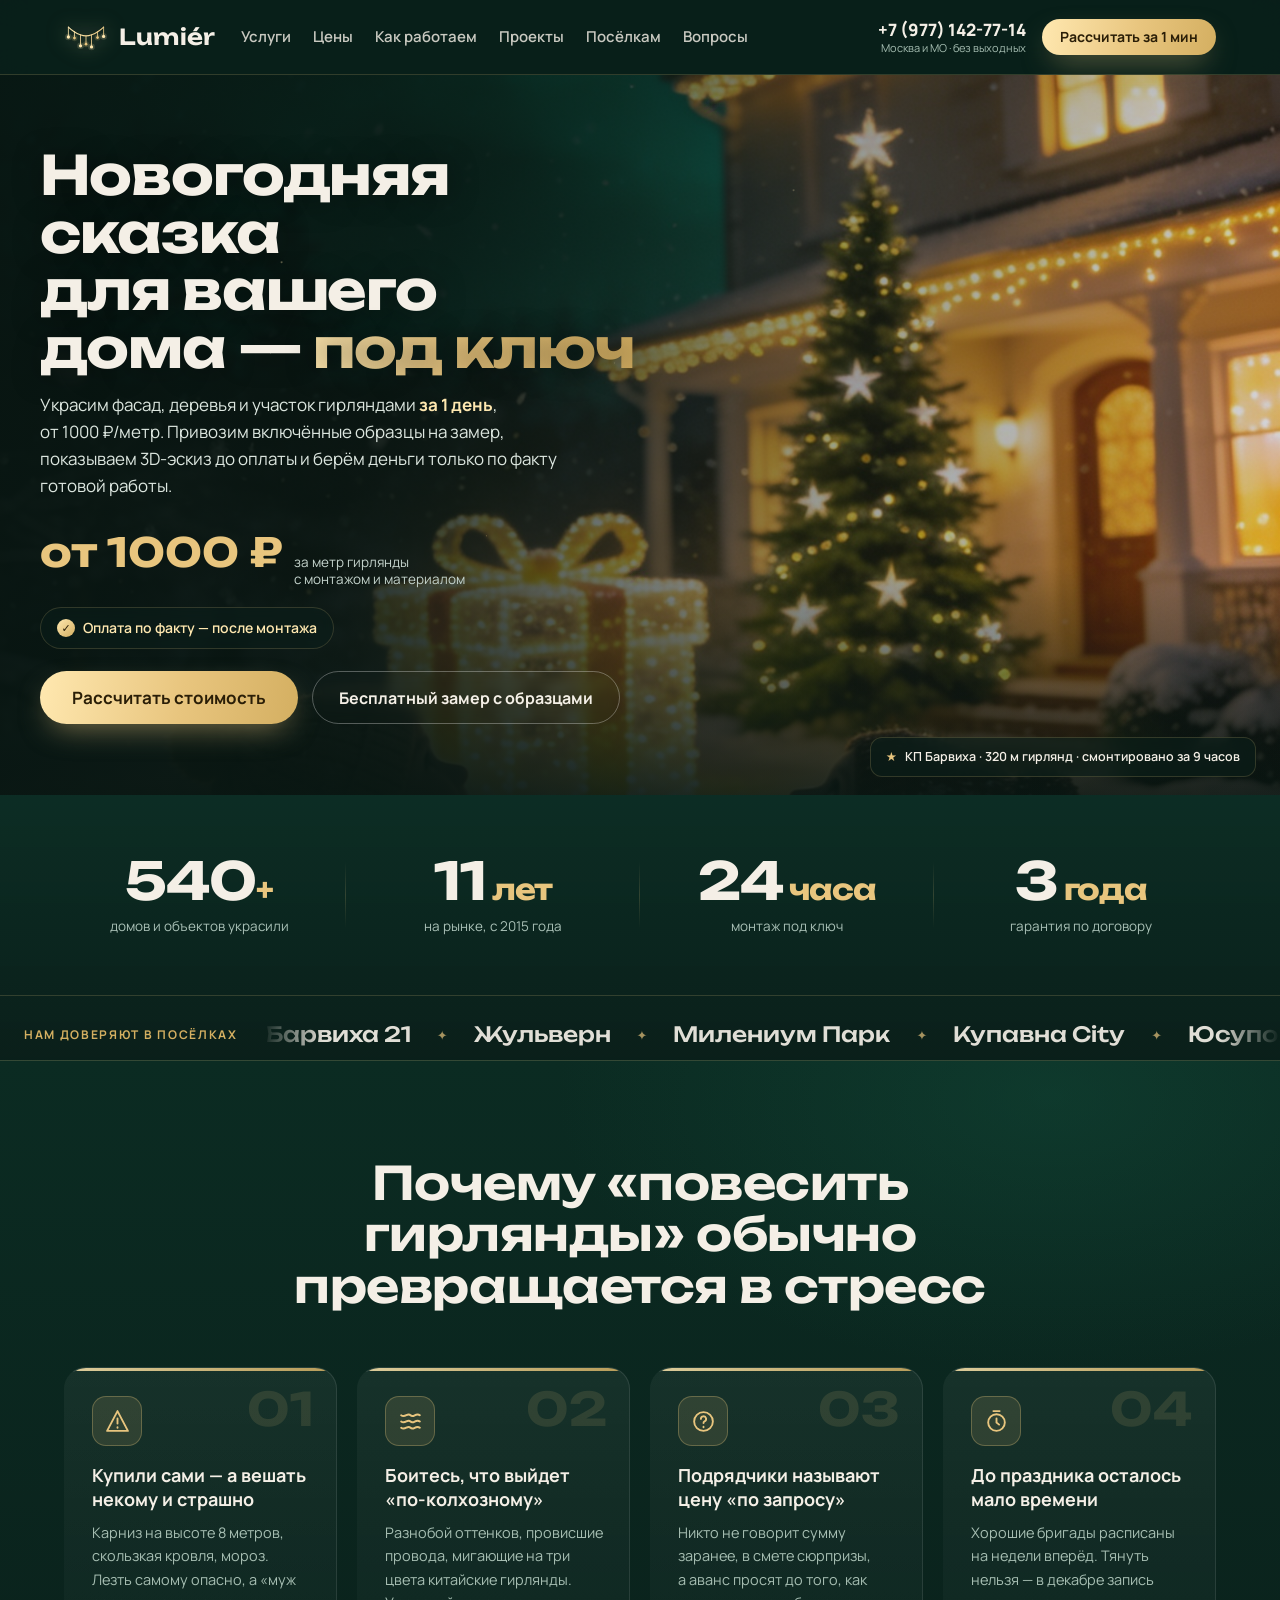
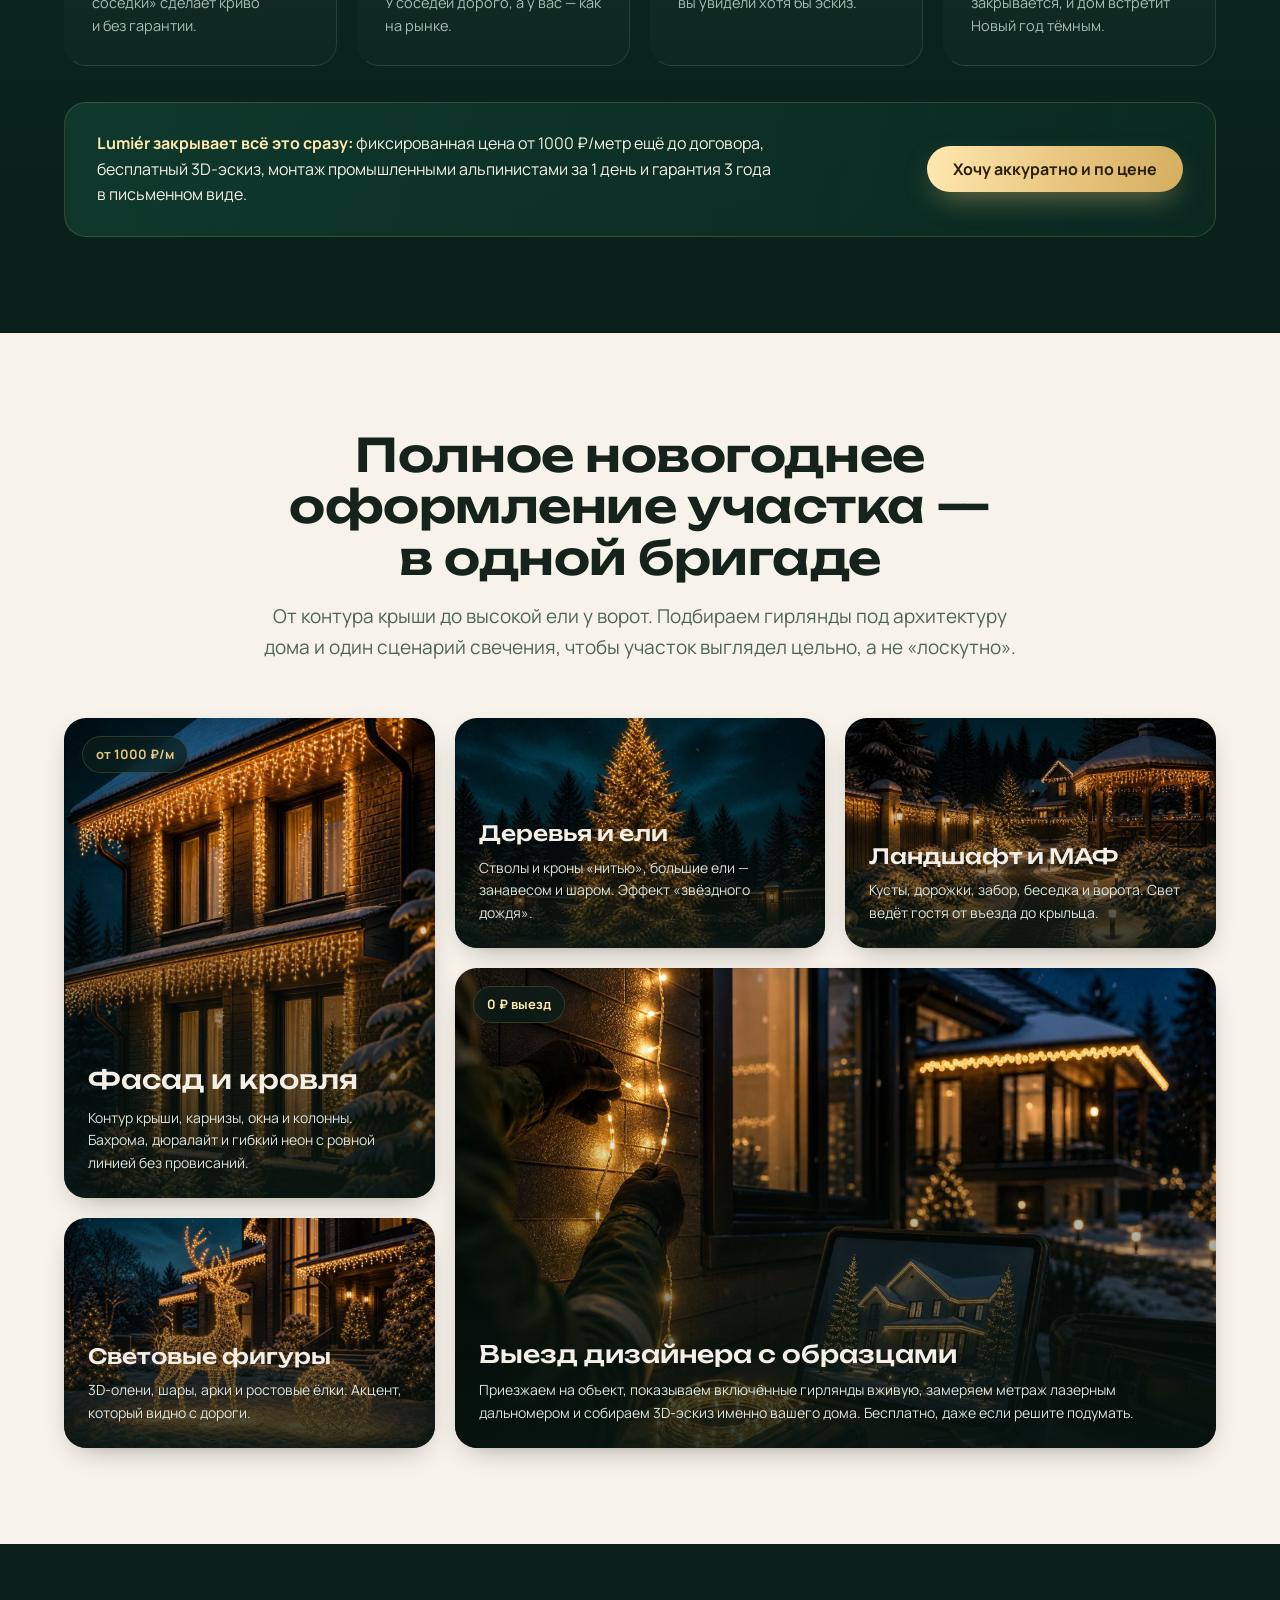
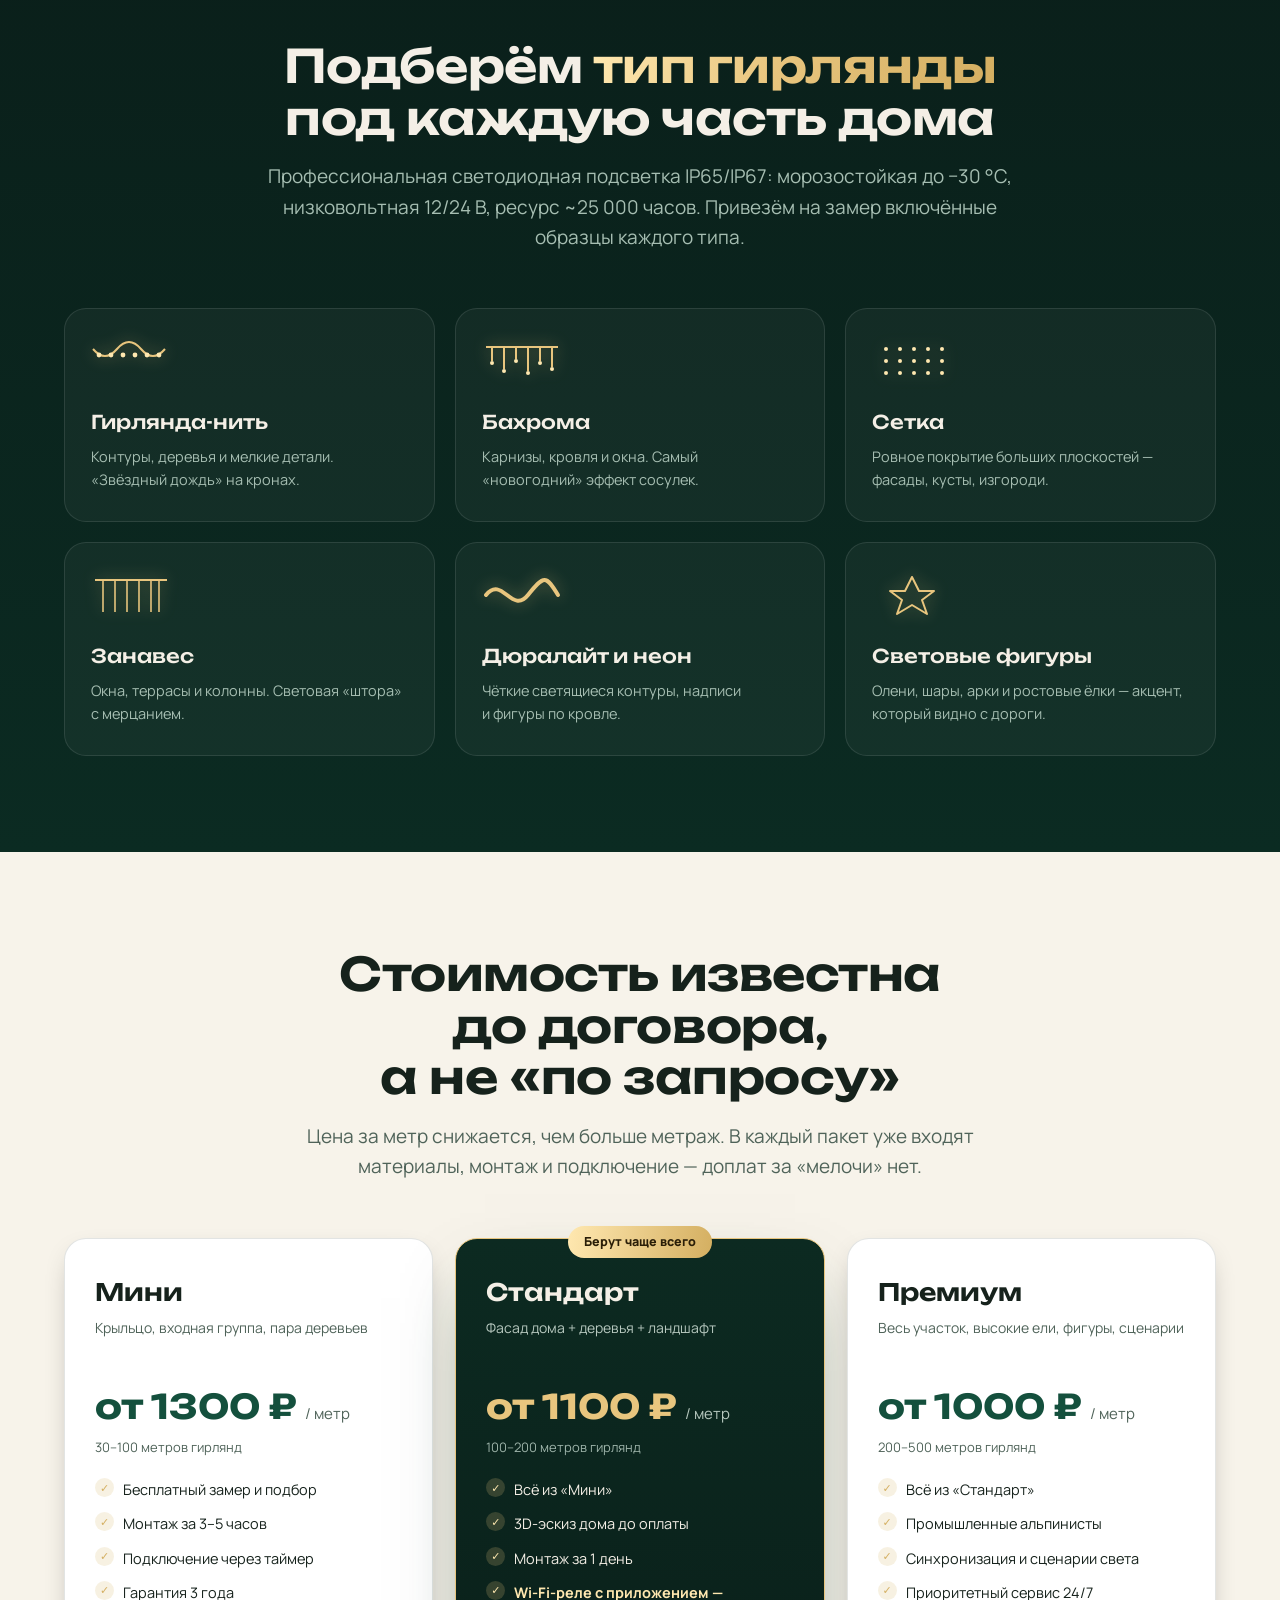
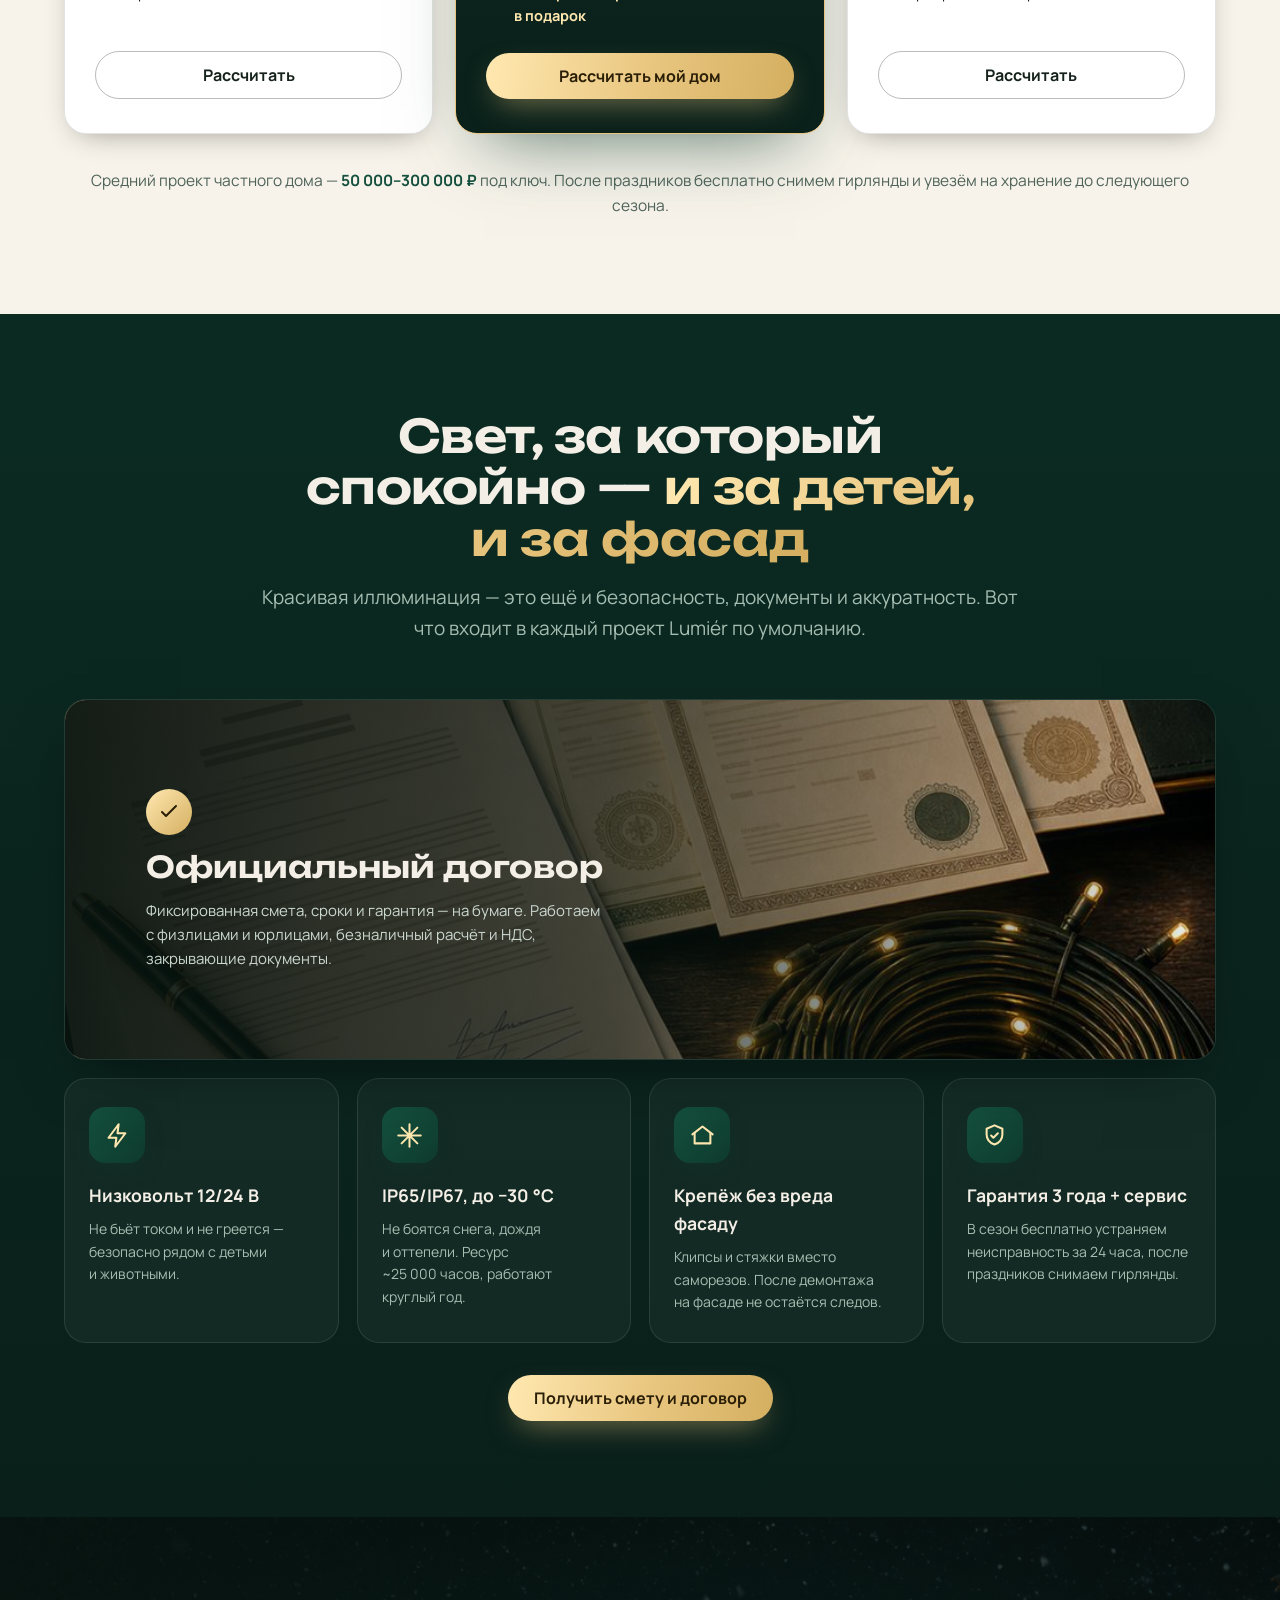
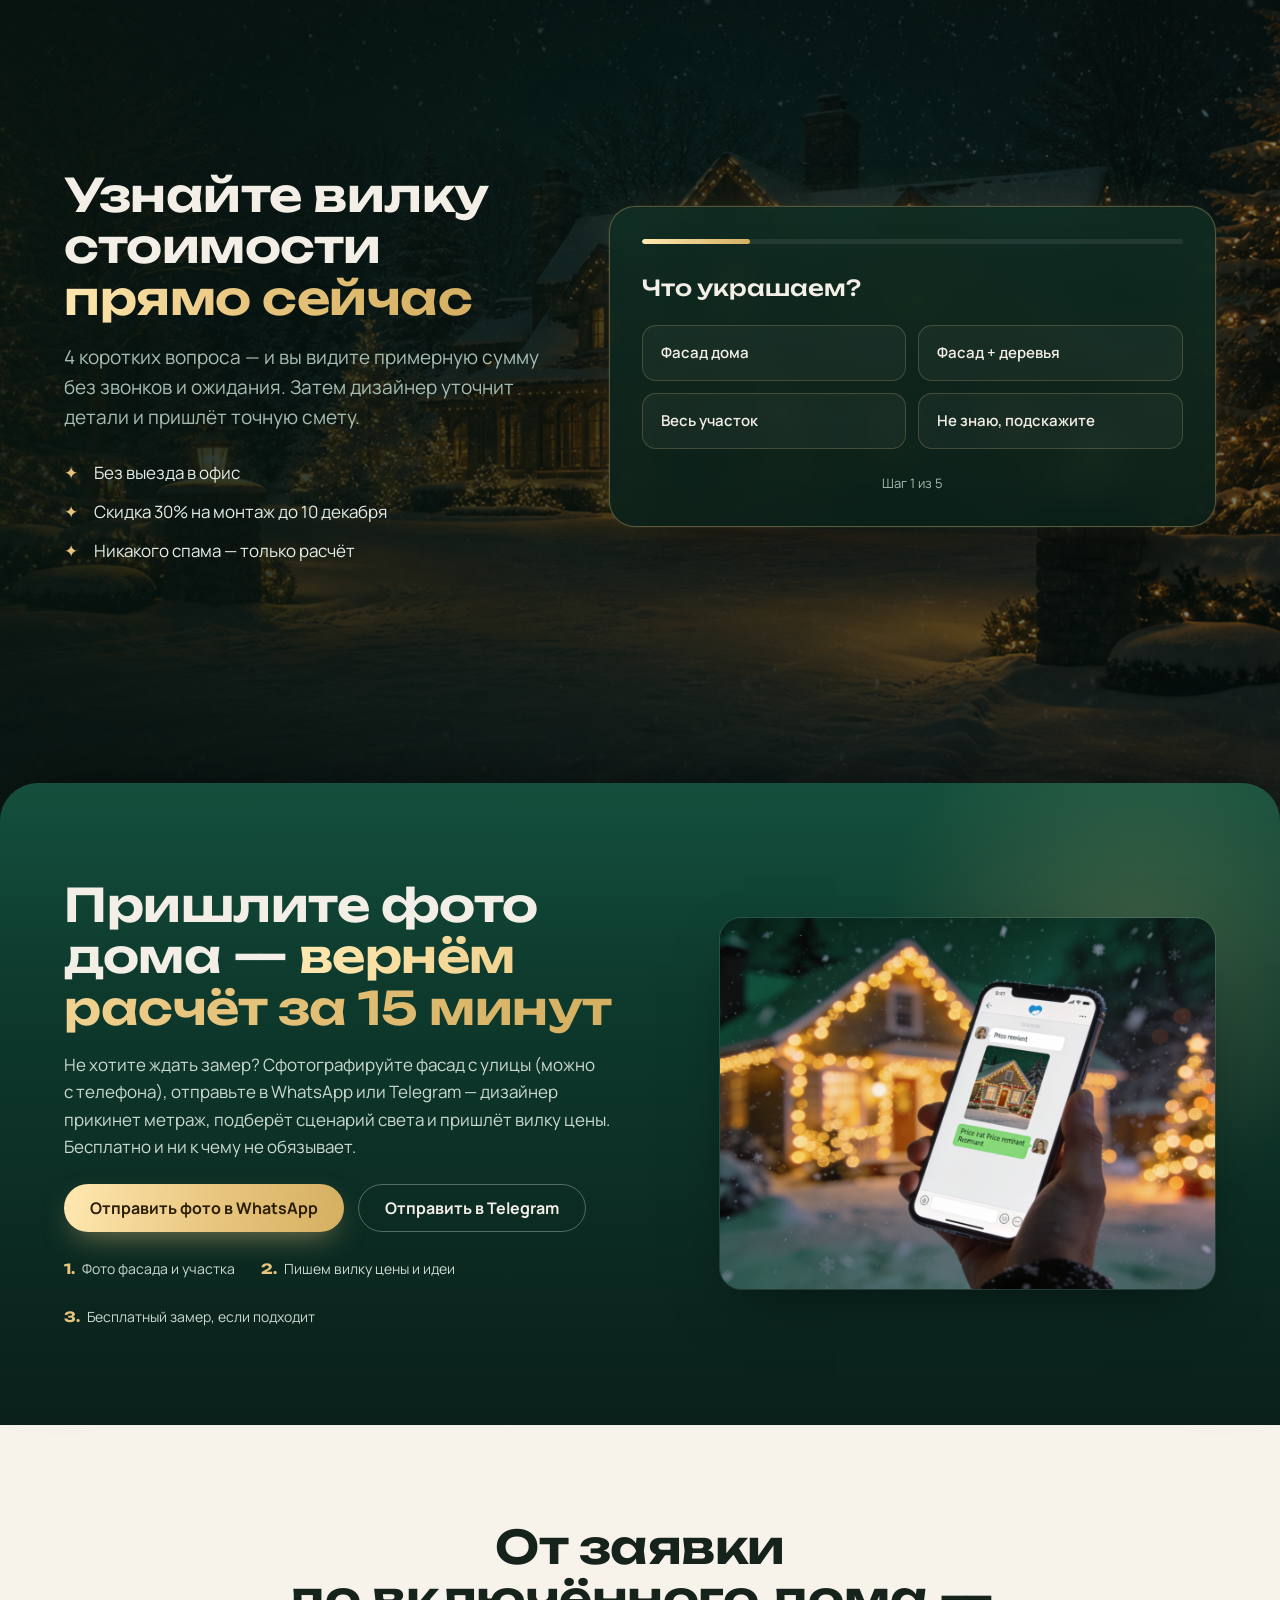
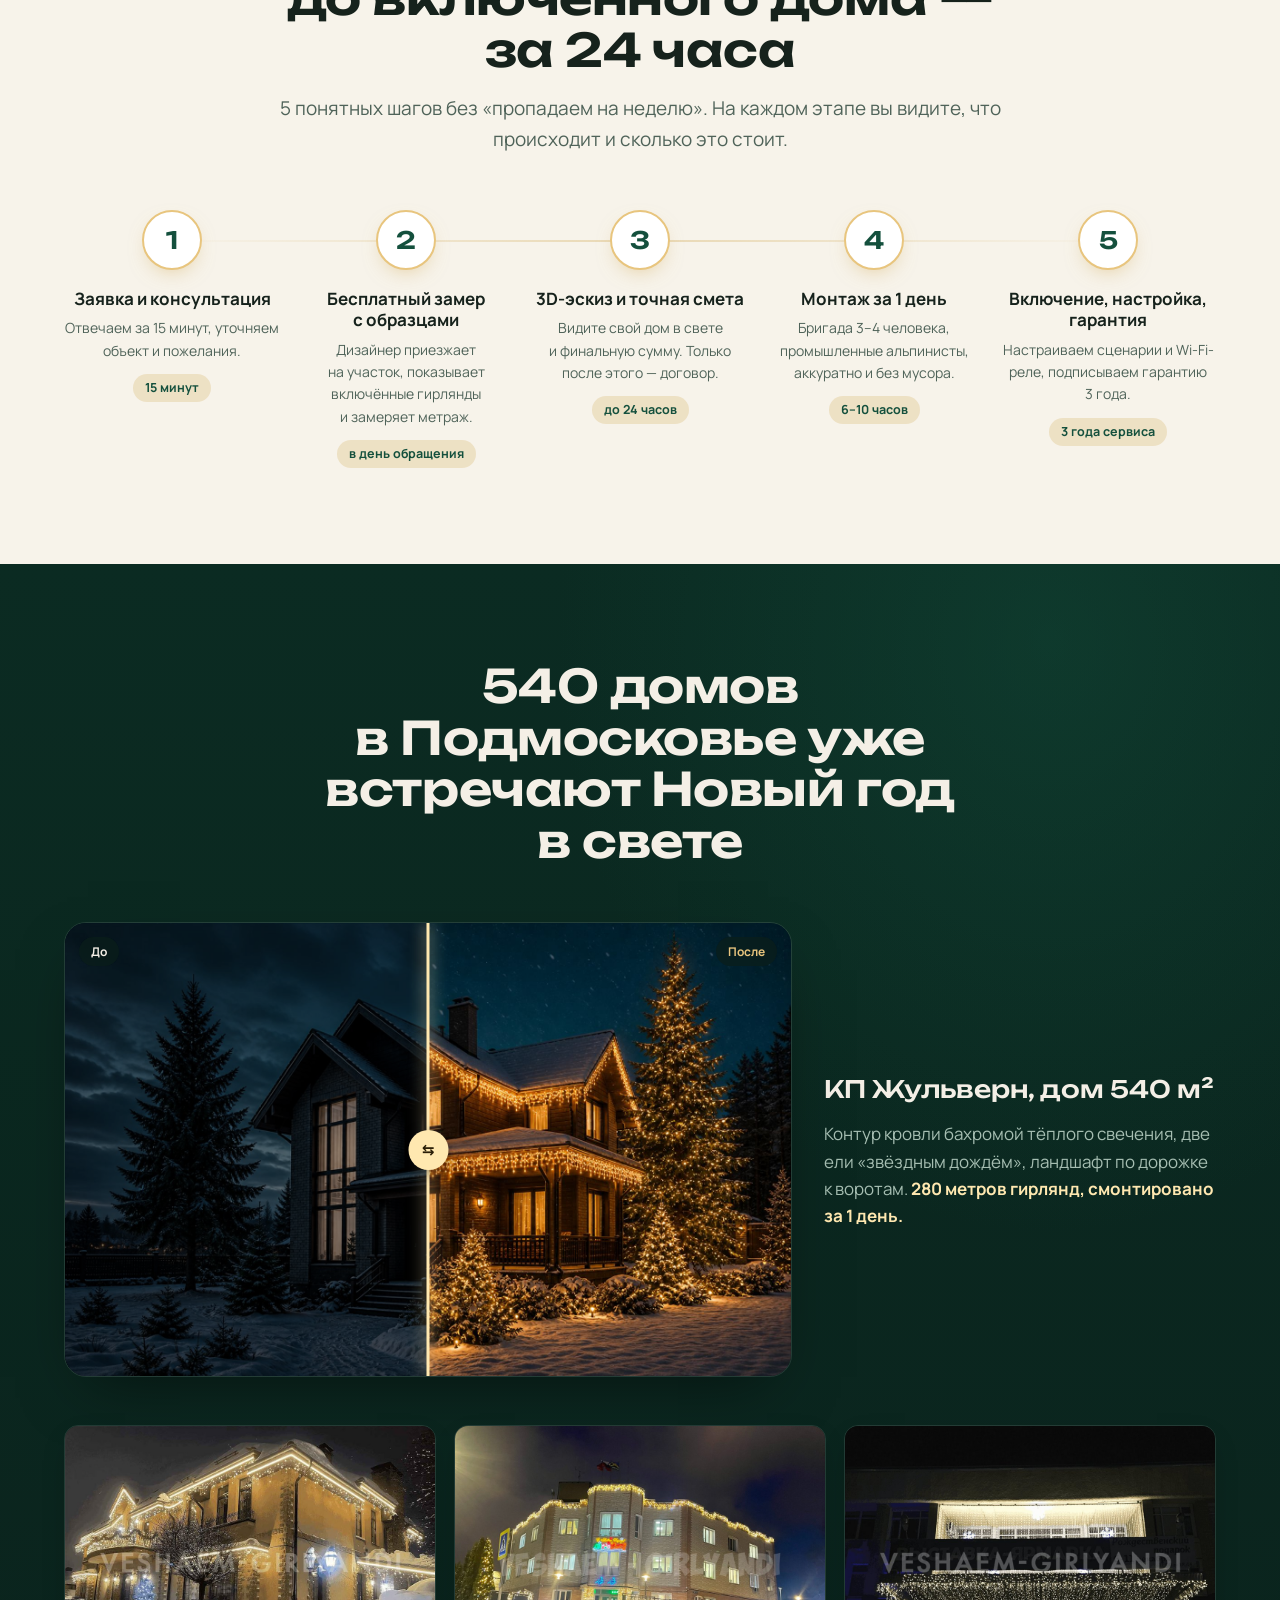
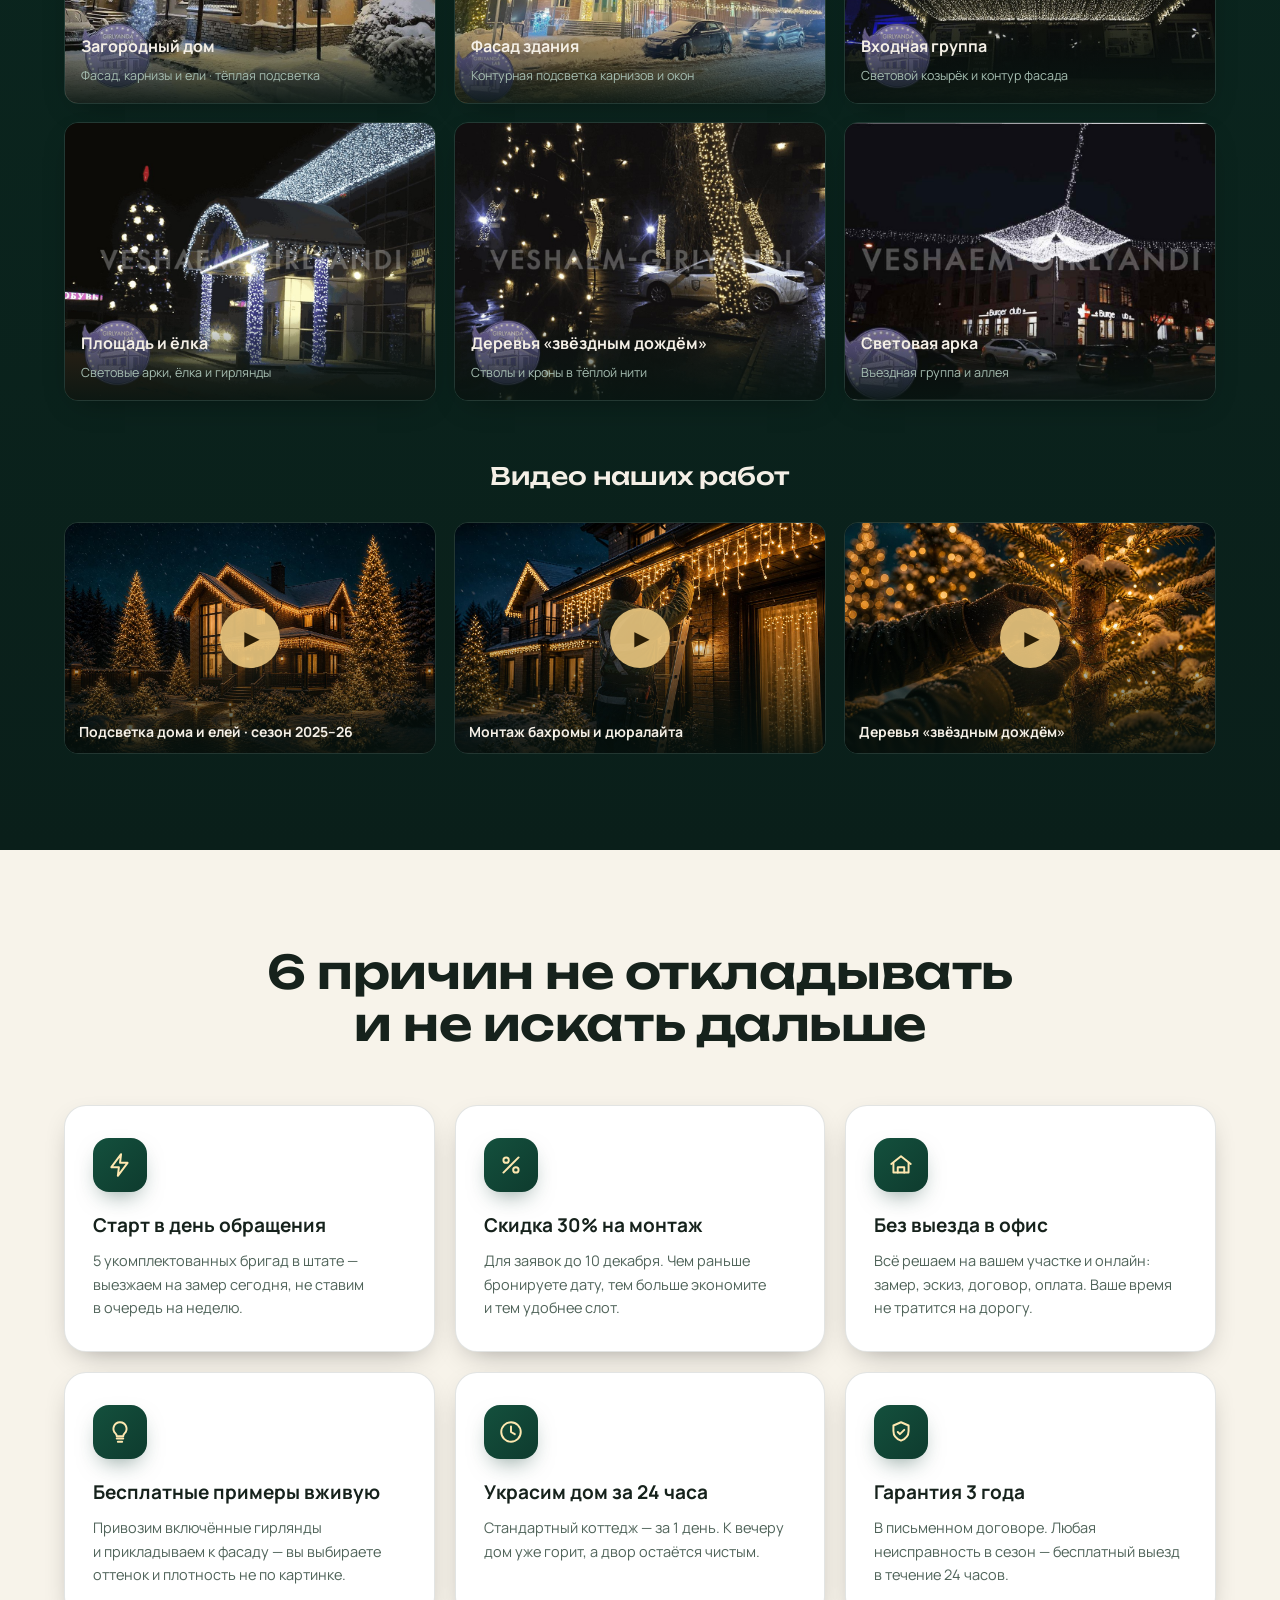
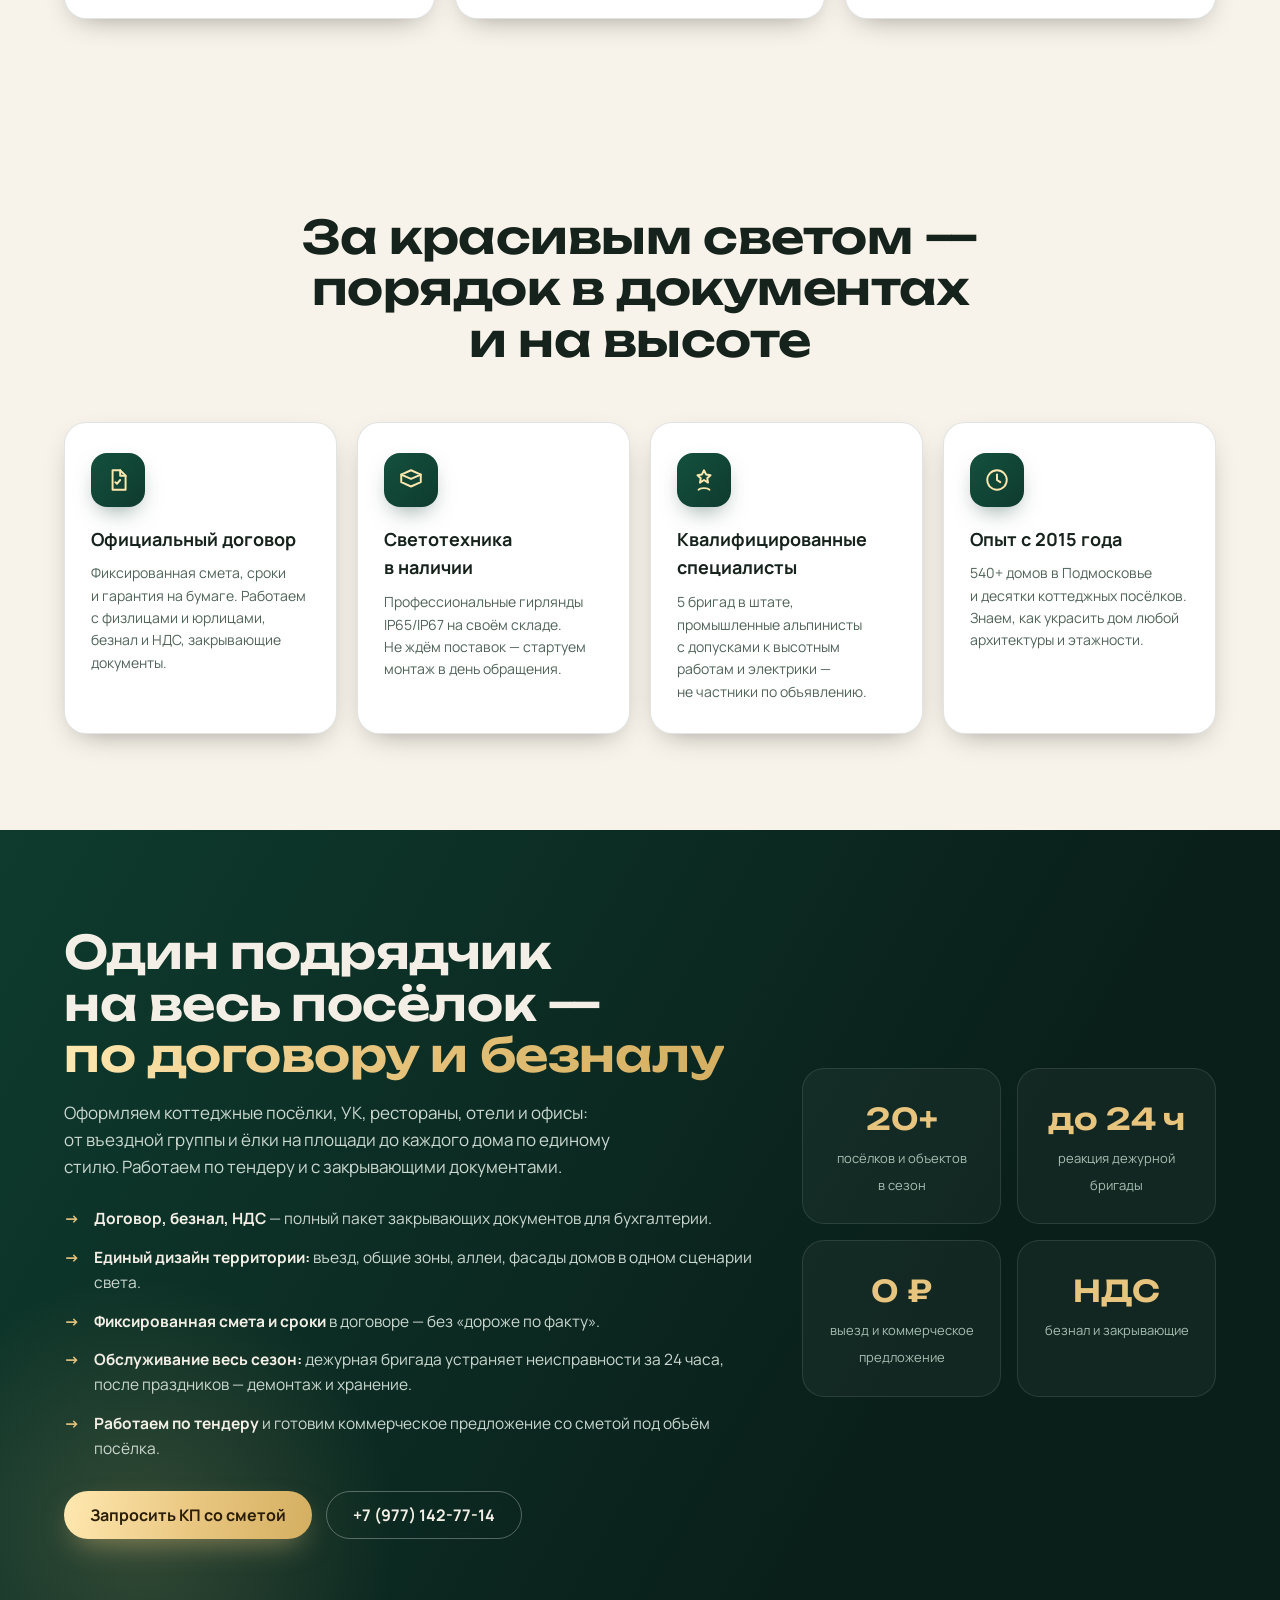
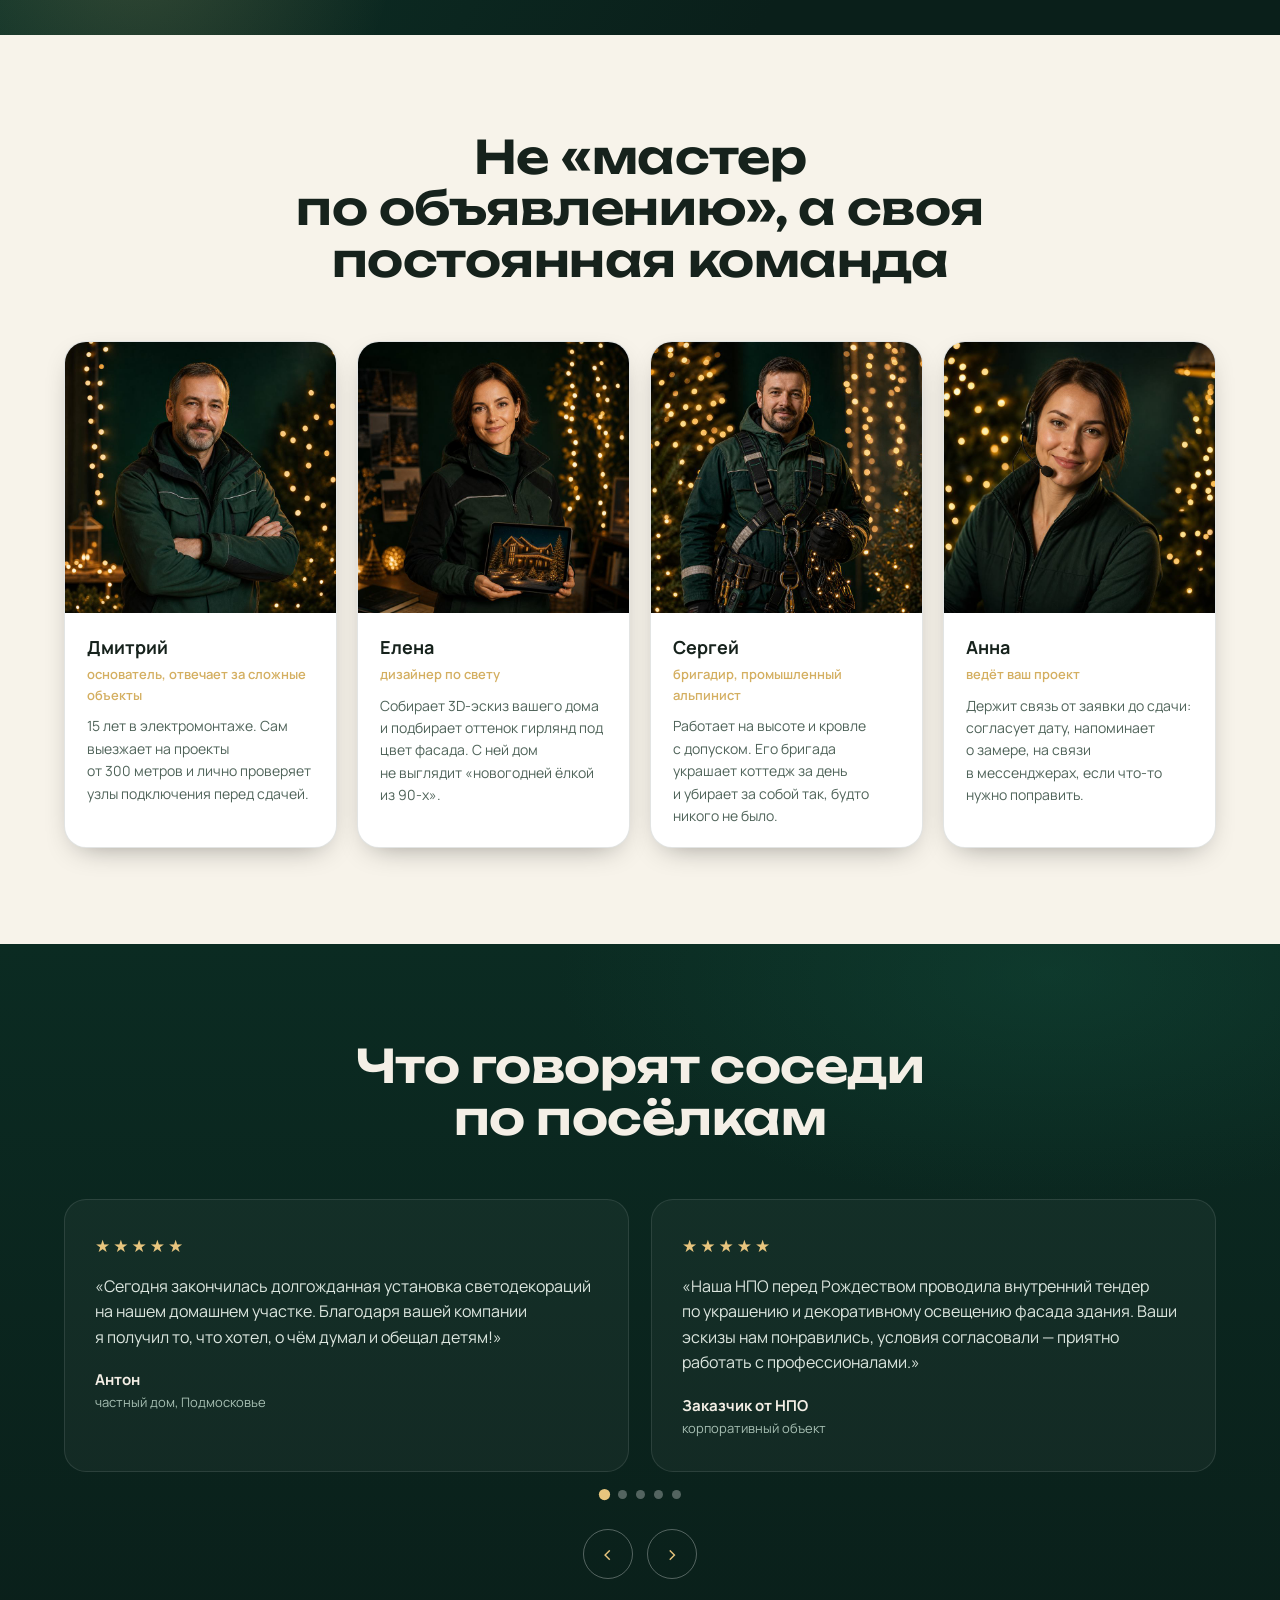
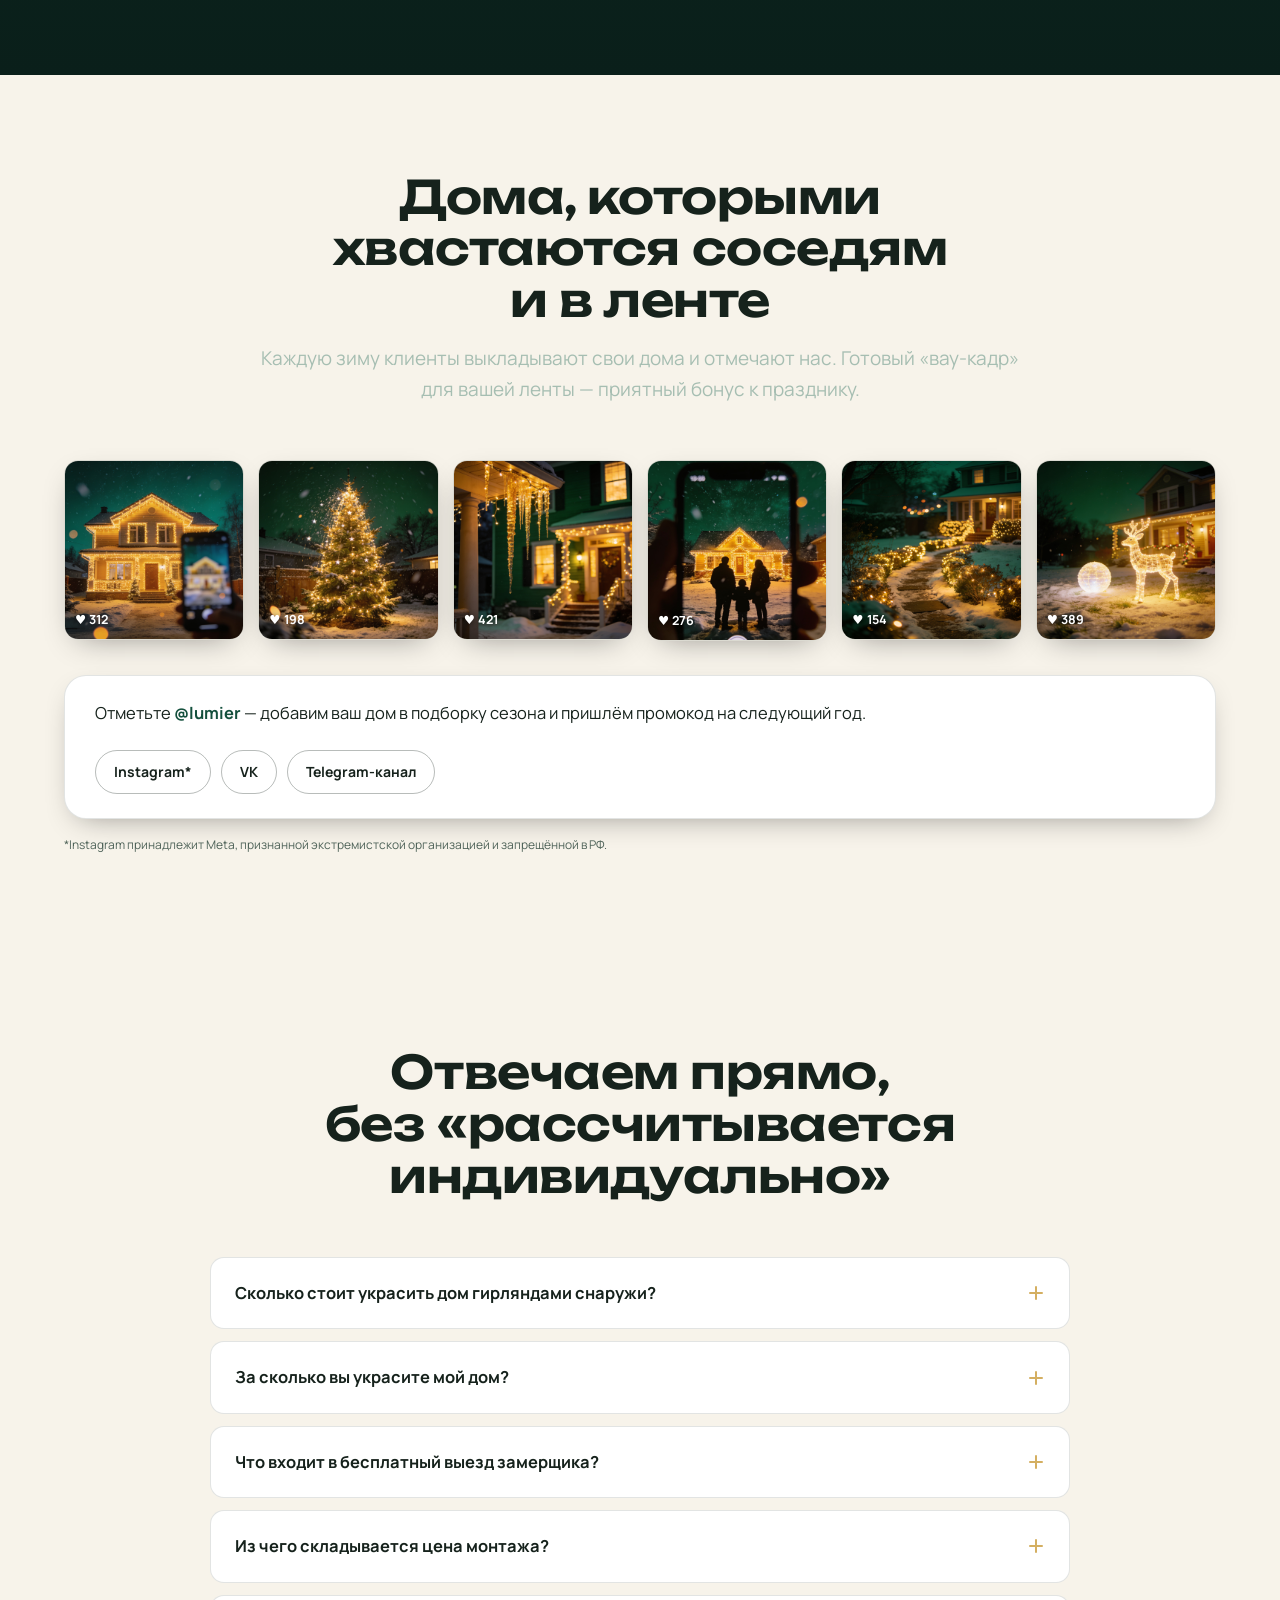
==== commit d2f6df4e: "Redesign quiz, fix logos, add animations - Quiz: full-screen section (min-height 100vh), remove Back" ====
--- a/index.html
+++ b/index.html
@@ -473,9 +473,7 @@
         </fieldset>
 
         <div class="quiz__nav">
-          <button type="button" class="btn btn--ghost quiz__back" id="quizBack" hidden>Назад</button>
-          <button type="button" class="btn btn--gold quiz__next" id="quizNext">Далее</button>
-          <button type="submit" class="btn btn--gold quiz__submit" id="quizSubmit" hidden>Получить расчёт</button>
+          <button type="submit" class="btn btn--gold btn--full quiz__submit" id="quizSubmit" hidden>Получить расчёт →</button>
         </div>
       </form>
       <p class="calc__hint" id="quizStepHint">Шаг 1 из 5</p>
@@ -815,7 +813,30 @@
   <div class="container footer__inner">
     <div class="footer__col footer__brand">
       <a href="#top" class="logo logo--footer">
-        <svg class="logo__mark" viewBox="0 0 36 36" width="32" height="32" aria-hidden="true"><path d="M12 8v15h11" fill="none" stroke="#E8C57E" stroke-width="3" stroke-linecap="round" stroke-linejoin="round"/><circle cx="12" cy="8" r="2.7" fill="#FFE8B0"/><circle cx="23" cy="23" r="2.7" fill="#FFE8B0"/></svg>
+        <svg class="logo__mark" viewBox="0 0 80 80" width="32" height="32" aria-hidden="true">
+          <defs><linearGradient id="lg-footer" x1="8" y1="22" x2="72" y2="58" gradientUnits="userSpaceOnUse"><stop offset="0" stop-color="#FFE8B0"/><stop offset="1" stop-color="#E8C57E"/></linearGradient></defs>
+          <circle cx="8"  cy="40" r="6"   fill="#FFE8B0" opacity="0.15"/>
+          <circle cx="19" cy="42" r="5.5" fill="#E8C57E"  opacity="0.15"/>
+          <circle cx="30" cy="56" r="6"   fill="#FFE8B0" opacity="0.15"/>
+          <circle cx="40" cy="53" r="5.5" fill="#E8C57E"  opacity="0.15"/>
+          <circle cx="50" cy="58" r="6"   fill="#FFE8B0" opacity="0.15"/>
+          <circle cx="61" cy="41" r="5.5" fill="#E8C57E"  opacity="0.15"/>
+          <circle cx="72" cy="39" r="6"   fill="#FFE8B0" opacity="0.15"/>
+          <g stroke="url(#lg-footer)" stroke-width="1.5" stroke-linecap="round">
+            <line x1="8"  y1="22" x2="8"  y2="40"/><line x1="19" y1="30" x2="19" y2="42"/>
+            <line x1="30" y1="36" x2="30" y2="56"/><line x1="40" y1="38" x2="40" y2="53"/>
+            <line x1="50" y1="36" x2="50" y2="58"/><line x1="61" y1="30" x2="61" y2="41"/>
+            <line x1="72" y1="22" x2="72" y2="39"/>
+          </g>
+          <path d="M8,22 C8,22 24,38 40,38 S72,22 72,22" fill="none" stroke="url(#lg-footer)" stroke-width="2" stroke-linecap="round"/>
+          <circle cx="8"  cy="40" r="3"   fill="#FFE8B0"/>
+          <circle cx="19" cy="42" r="2.5" fill="#E8C57E"/>
+          <circle cx="30" cy="56" r="3"   fill="#FFE8B0"/>
+          <circle cx="40" cy="53" r="2.5" fill="#E8C57E"/>
+          <circle cx="50" cy="58" r="3"   fill="#FFE8B0"/>
+          <circle cx="61" cy="41" r="2.5" fill="#E8C57E"/>
+          <circle cx="72" cy="39" r="3"   fill="#FFE8B0"/>
+        </svg>
         <span class="logo__word">Lumiér</span>
       </a>
       <p>Новогоднее украшение загородных домов и&nbsp;участков гирляндами под&nbsp;ключ. Москва и&nbsp;Московская область, работаем без&nbsp;выходных.</p>
--- a/css/styles.css
+++ b/css/styles.css
@@ -88,8 +88,17 @@
 .btn--gold{
   background:linear-gradient(100deg,var(--warm),var(--gold) 55%,var(--gold-2));
   color:#2A1E07; box-shadow:0 12px 30px -10px rgba(232,197,126,.55);
+  position:relative; overflow:hidden;
+}
+.btn--gold::after{
+  content:''; position:absolute; inset:0;
+  background:linear-gradient(105deg, transparent 30%, rgba(255,255,255,.38) 50%, transparent 70%);
+  transform:translateX(-120%);
+  animation:btnShimmer 2.8s ease-in-out infinite;
+  pointer-events:none;
 }
 .btn--gold:hover{ transform:translateY(-2px); box-shadow:0 18px 44px -10px rgba(232,197,126,.75); }
+.btn--gold:hover::after{ animation-play-state:paused; }
 .btn--ghost{ border:1.5px solid var(--btn-line); color:var(--cream); backdrop-filter:blur(6px); }
 .btn--ghost:hover{ border-color:var(--gold); color:var(--gold); }
 .btn--ghost-dark{ border:1.5px solid var(--btn-line-d); color:var(--ink); }
@@ -250,12 +259,14 @@
   background-image:
     linear-gradient(100deg, rgba(7,20,16,.93) 0%, rgba(7,20,16,.72) 46%, rgba(7,20,16,.5) 100%),
     url('../assets/calc-bg.jpg');
-  background-size:cover; background-position:center; }
-.calc__inner{ position:relative; z-index:2; display:grid; grid-template-columns:.9fr 1.1fr; gap:48px; align-items:center; }
+  background-size:cover; background-position:center;
+  min-height:100vh; display:flex; align-items:center; }
+.calc__inner{ position:relative; z-index:2; display:grid; grid-template-columns:.9fr 1.1fr; gap:48px; align-items:center; width:100%; }
 .calc__perks{ list-style:none; margin-top:26px; display:flex; flex-direction:column; gap:12px; }
 .calc__perks li{ position:relative; padding-left:30px; color:#E4EDE7; }
 .calc__perks li::before{ content:"✦"; position:absolute; left:0; color:var(--gold); }
-.calc__card{ background:linear-gradient(180deg, rgba(16,46,36,.86), rgba(10,32,25,.9)); border:1px solid rgba(232,197,126,.32); border-radius:26px; padding:32px; box-shadow:0 30px 70px -28px rgba(0,0,0,.7), 0 0 0 1px rgba(232,197,126,.06), 0 0 60px -20px rgba(232,197,126,.25); backdrop-filter:blur(16px); position:relative; }
+.calc__card{ background:linear-gradient(180deg, rgba(16,46,36,.86), rgba(10,32,25,.9)); border:1px solid rgba(232,197,126,.32); border-radius:26px; padding:32px; box-shadow:0 30px 70px -28px rgba(0,0,0,.7), 0 0 0 1px rgba(232,197,126,.06), 0 0 60px -20px rgba(232,197,126,.25); backdrop-filter:blur(16px); position:relative; animation:cardPulse 3.5s ease-in-out infinite; }
+.calc__card:hover{ animation-play-state:paused; }
 .quiz__progress{ height:5px; border-radius:999px; background:rgba(255,255,255,.08); overflow:hidden; margin-bottom:26px; }
 .quiz__bar{ display:block; height:100%; width:20%; border-radius:999px; background:linear-gradient(90deg,var(--warm),var(--gold-2)); transition:width .4s; }
 .quiz__step{ border:none; display:none; animation:fade .35s ease; }
@@ -574,6 +585,9 @@
 @keyframes shake{ 0%,100%{ transform:translateX(0); } 25%{ transform:translateX(-7px); } 75%{ transform:translateX(7px); } }
 .quiz__step.shake{ animation:shake .35s; }
 @keyframes flashGlow{ 0%,100%{ box-shadow:var(--shadow); } 50%{ box-shadow:0 0 0 3px rgba(232,197,126,.5), var(--glow); } }
+@keyframes cardPulse{ 0%,100%{ box-shadow:0 30px 70px -28px rgba(0,0,0,.7), 0 0 0 1px rgba(232,197,126,.06), 0 0 60px -20px rgba(232,197,126,.25); } 50%{ box-shadow:0 30px 70px -28px rgba(0,0,0,.7), 0 0 0 1px rgba(232,197,126,.38), 0 0 90px -10px rgba(232,197,126,.48); } }
+@keyframes btnShimmer{ 0%,35%{ transform:translateX(-120%); } 65%,100%{ transform:translateX(220%); } }
+@media(prefers-reduced-motion:reduce){ .calc__card,.btn--gold::after{ animation:none; } }
 .calc__card.flash{ animation:flashGlow 1s ease 2; }
 @media (prefers-reduced-motion:reduce){ *{ animation:none !important; transition:none !important; } .reveal{ opacity:1; transform:none; } }
 
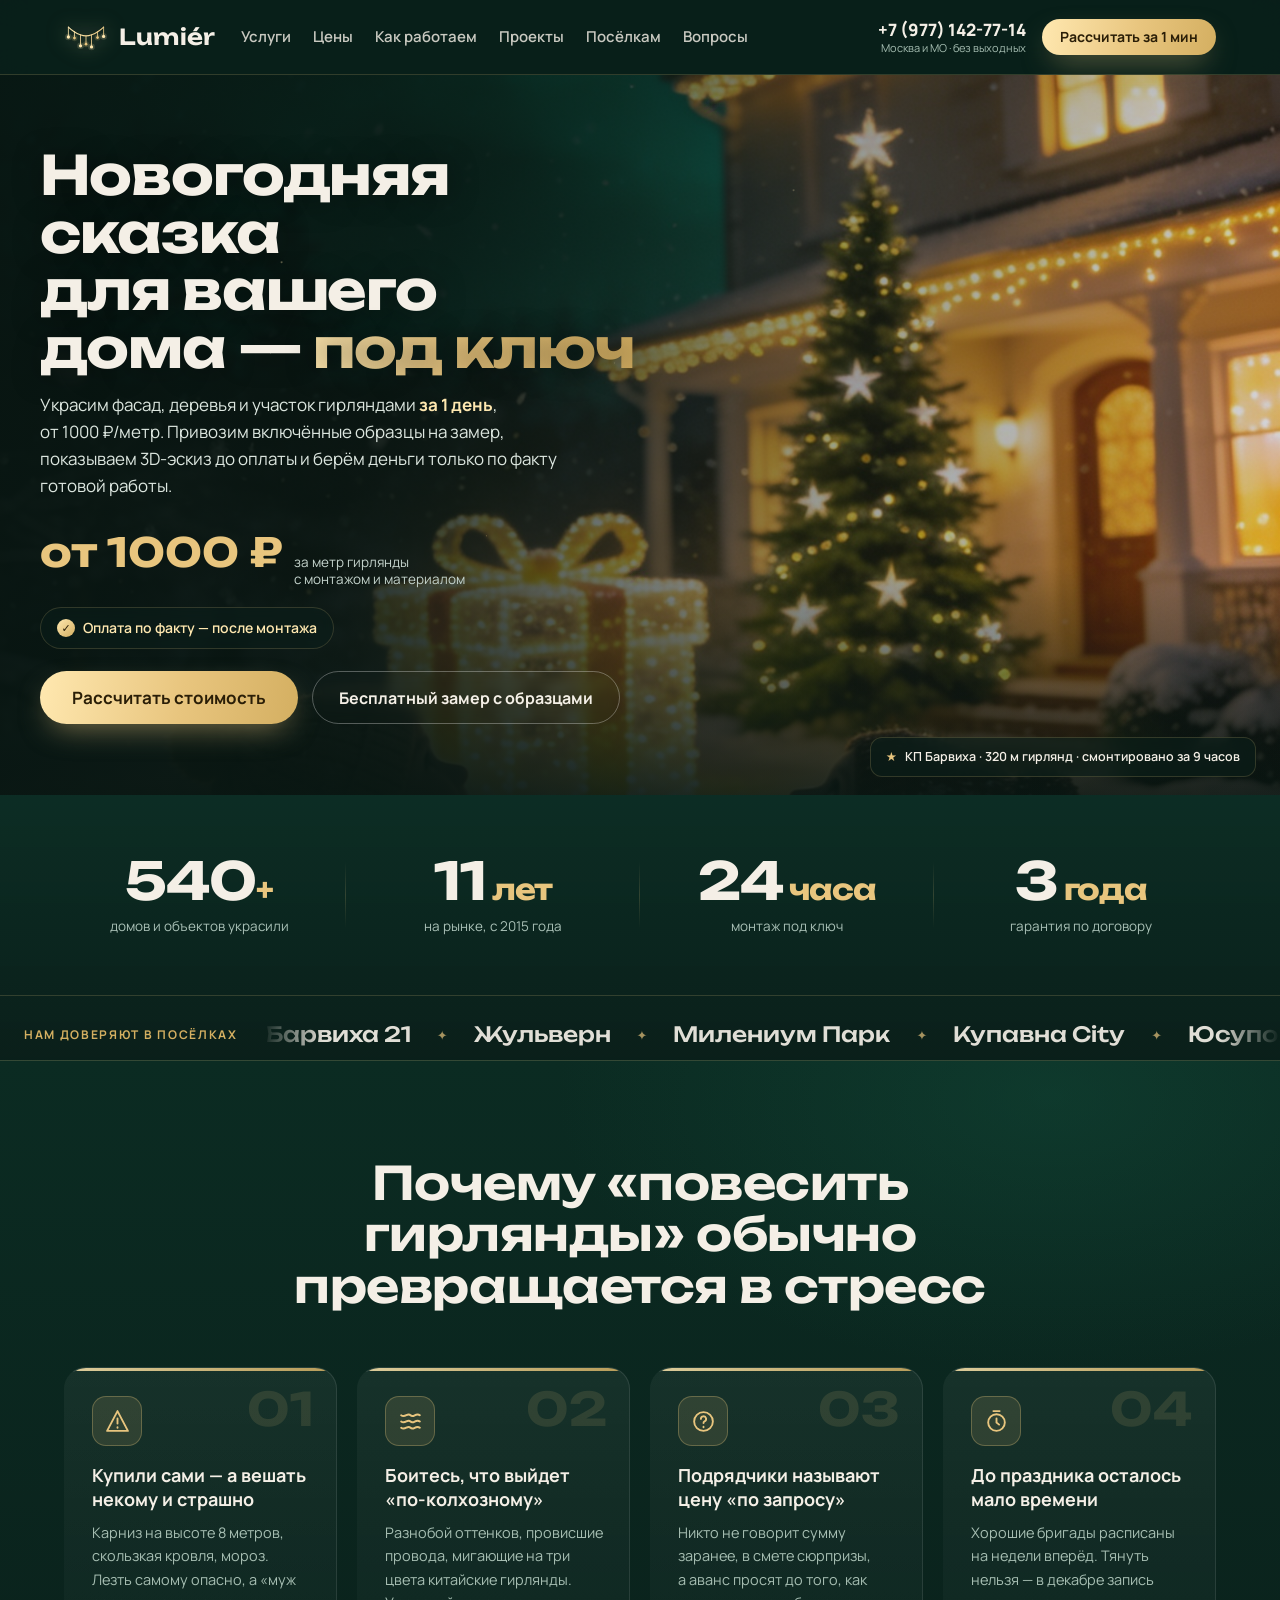
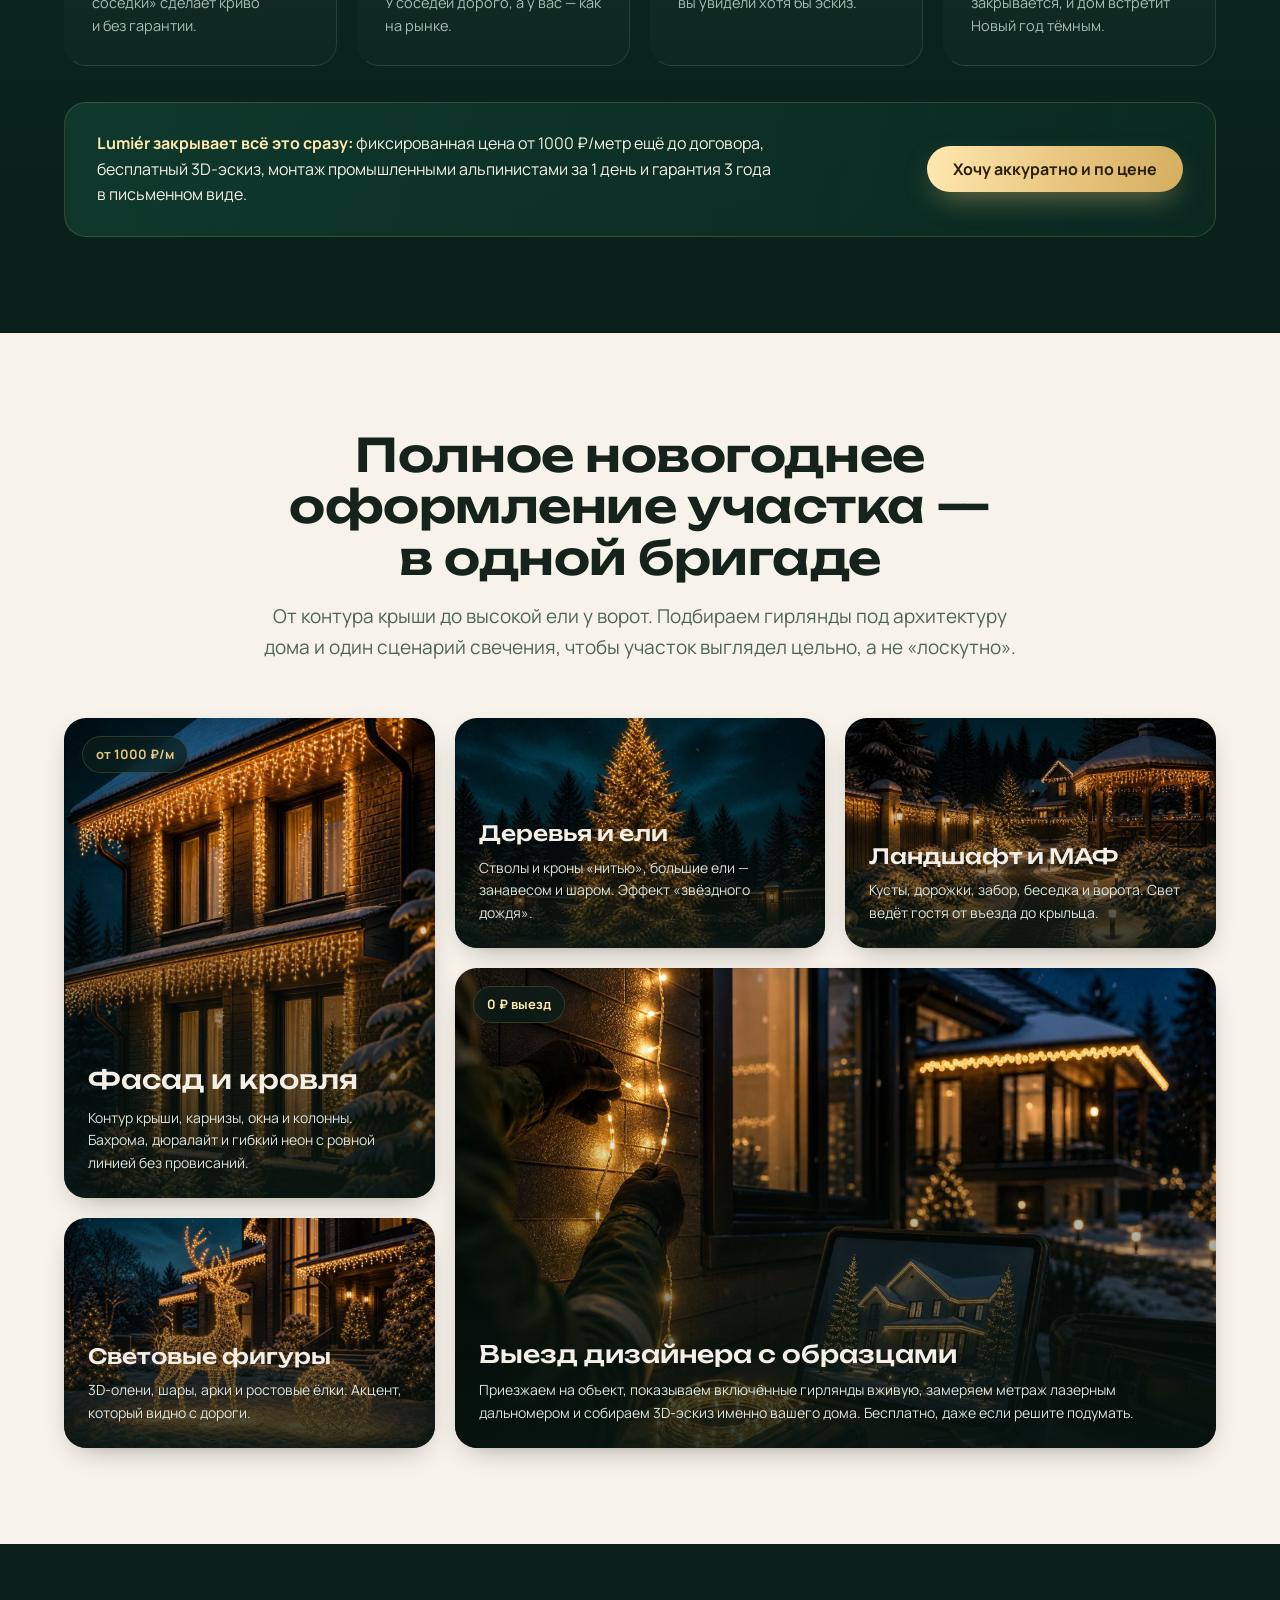
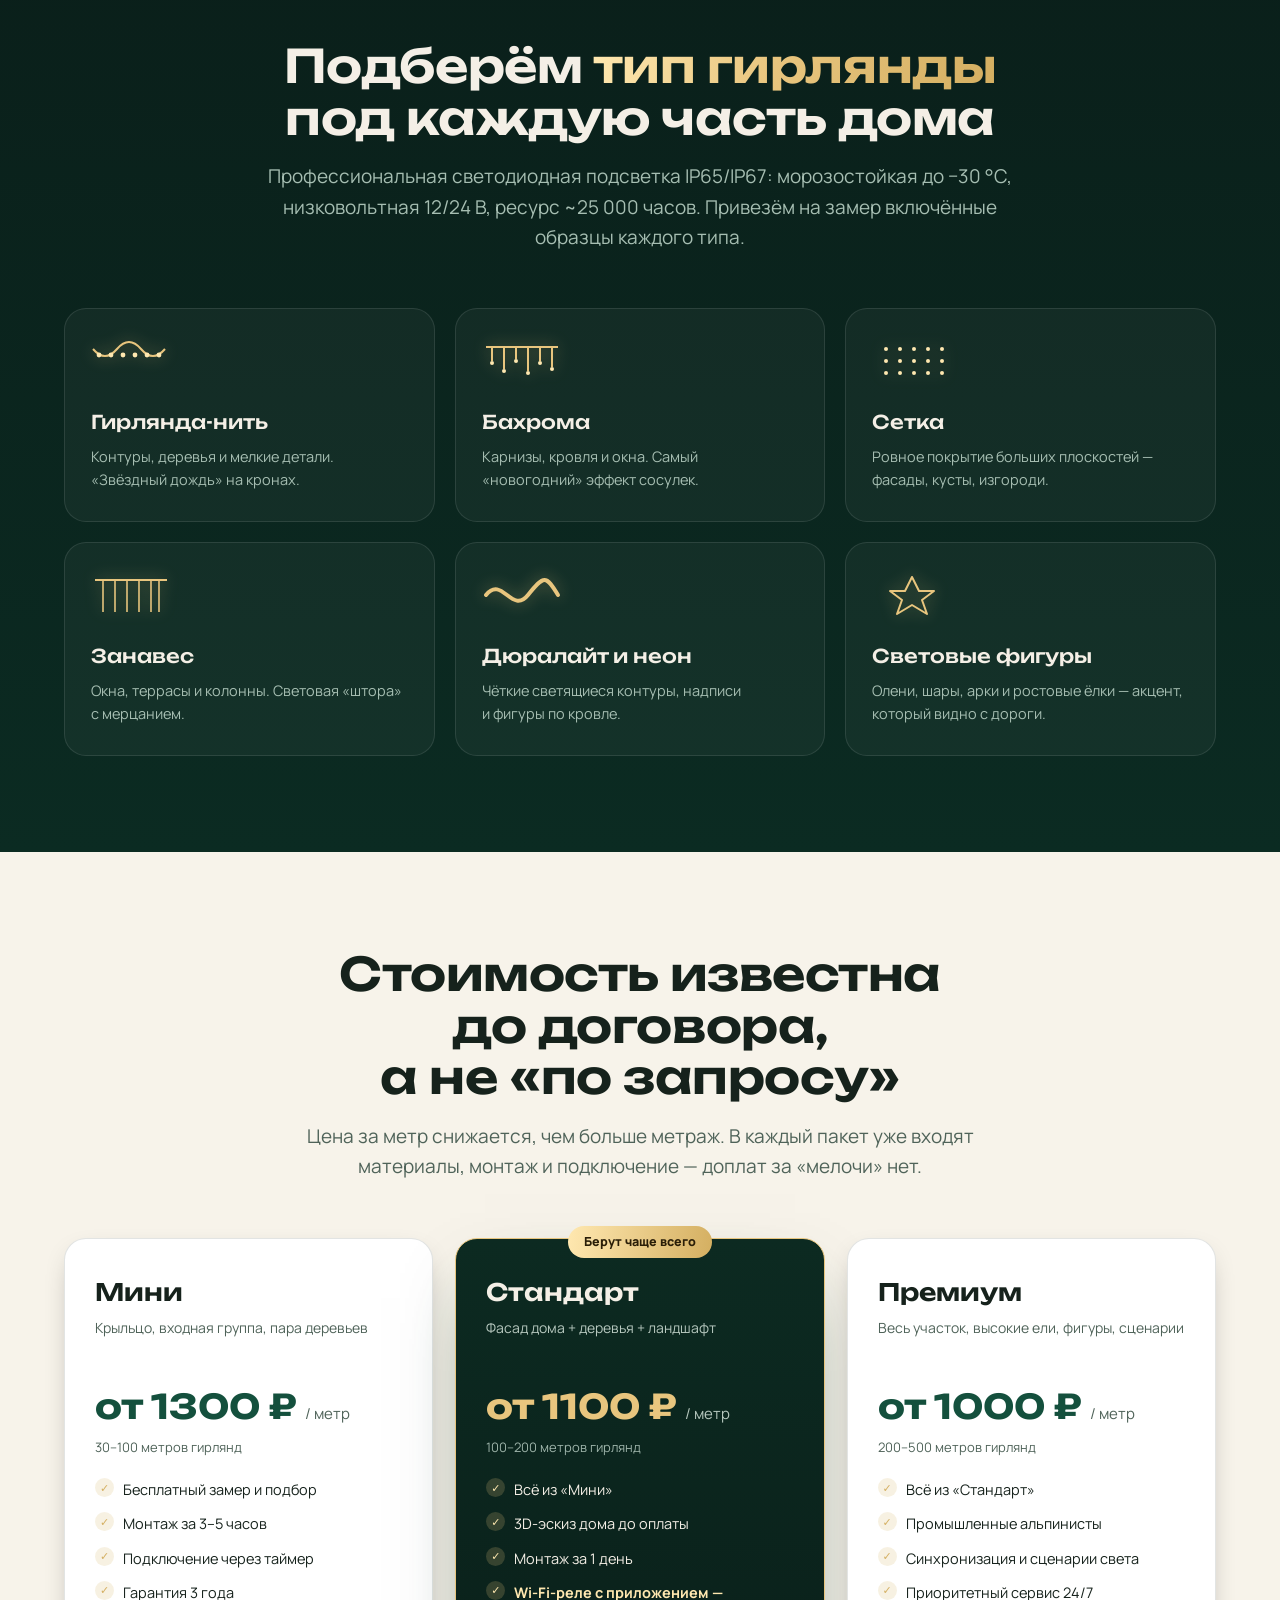
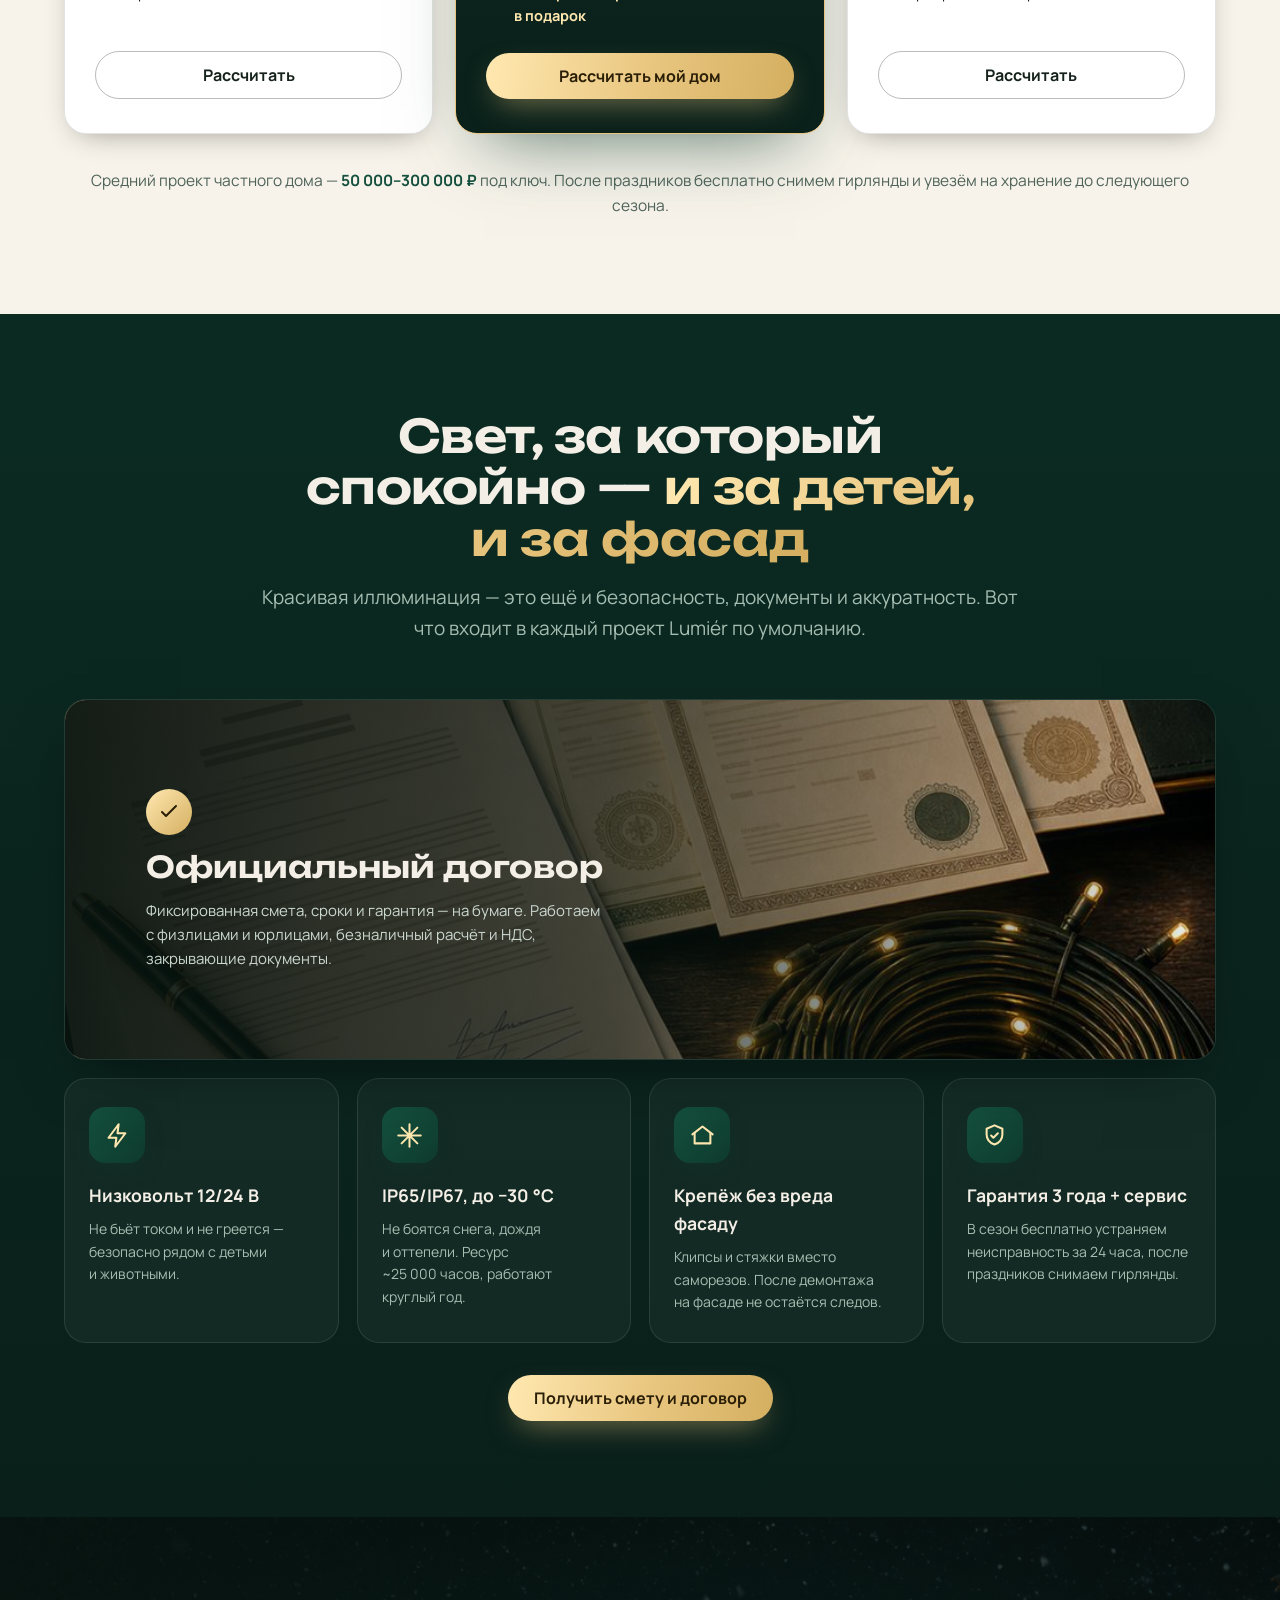
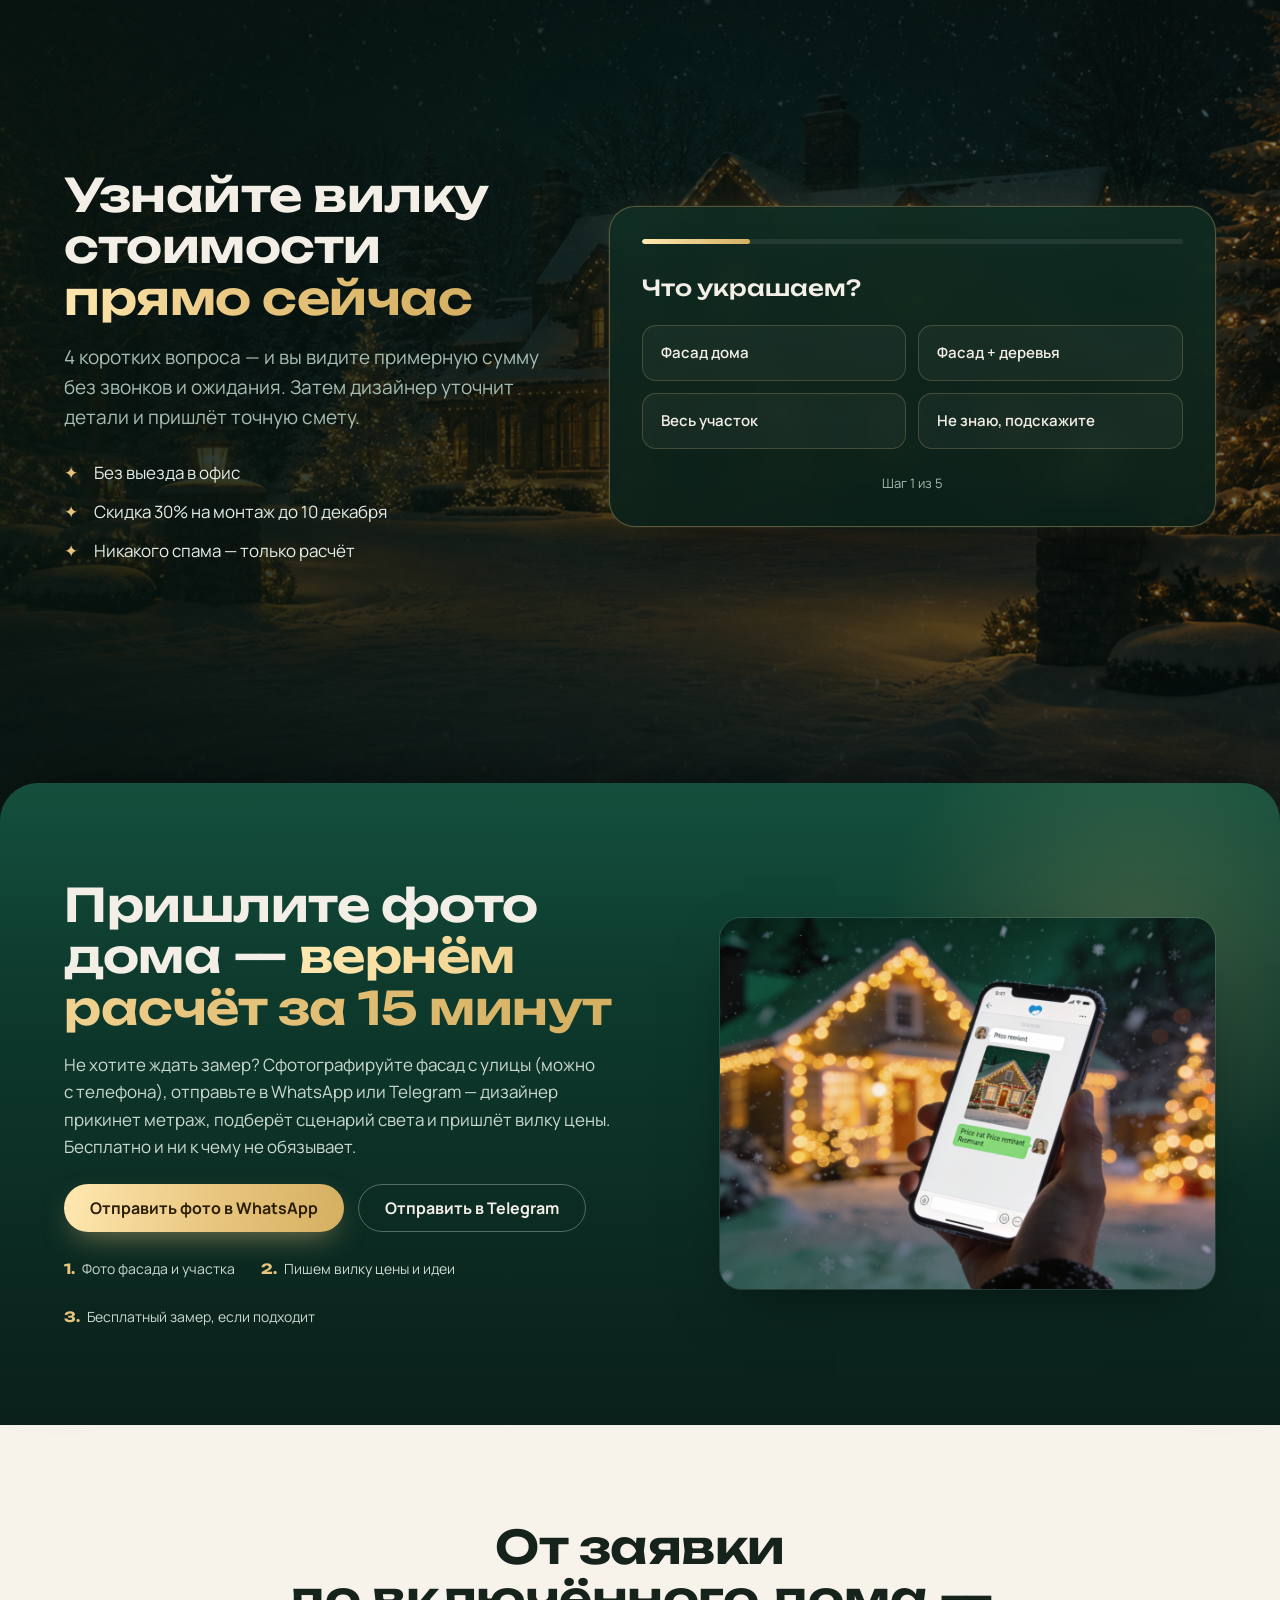
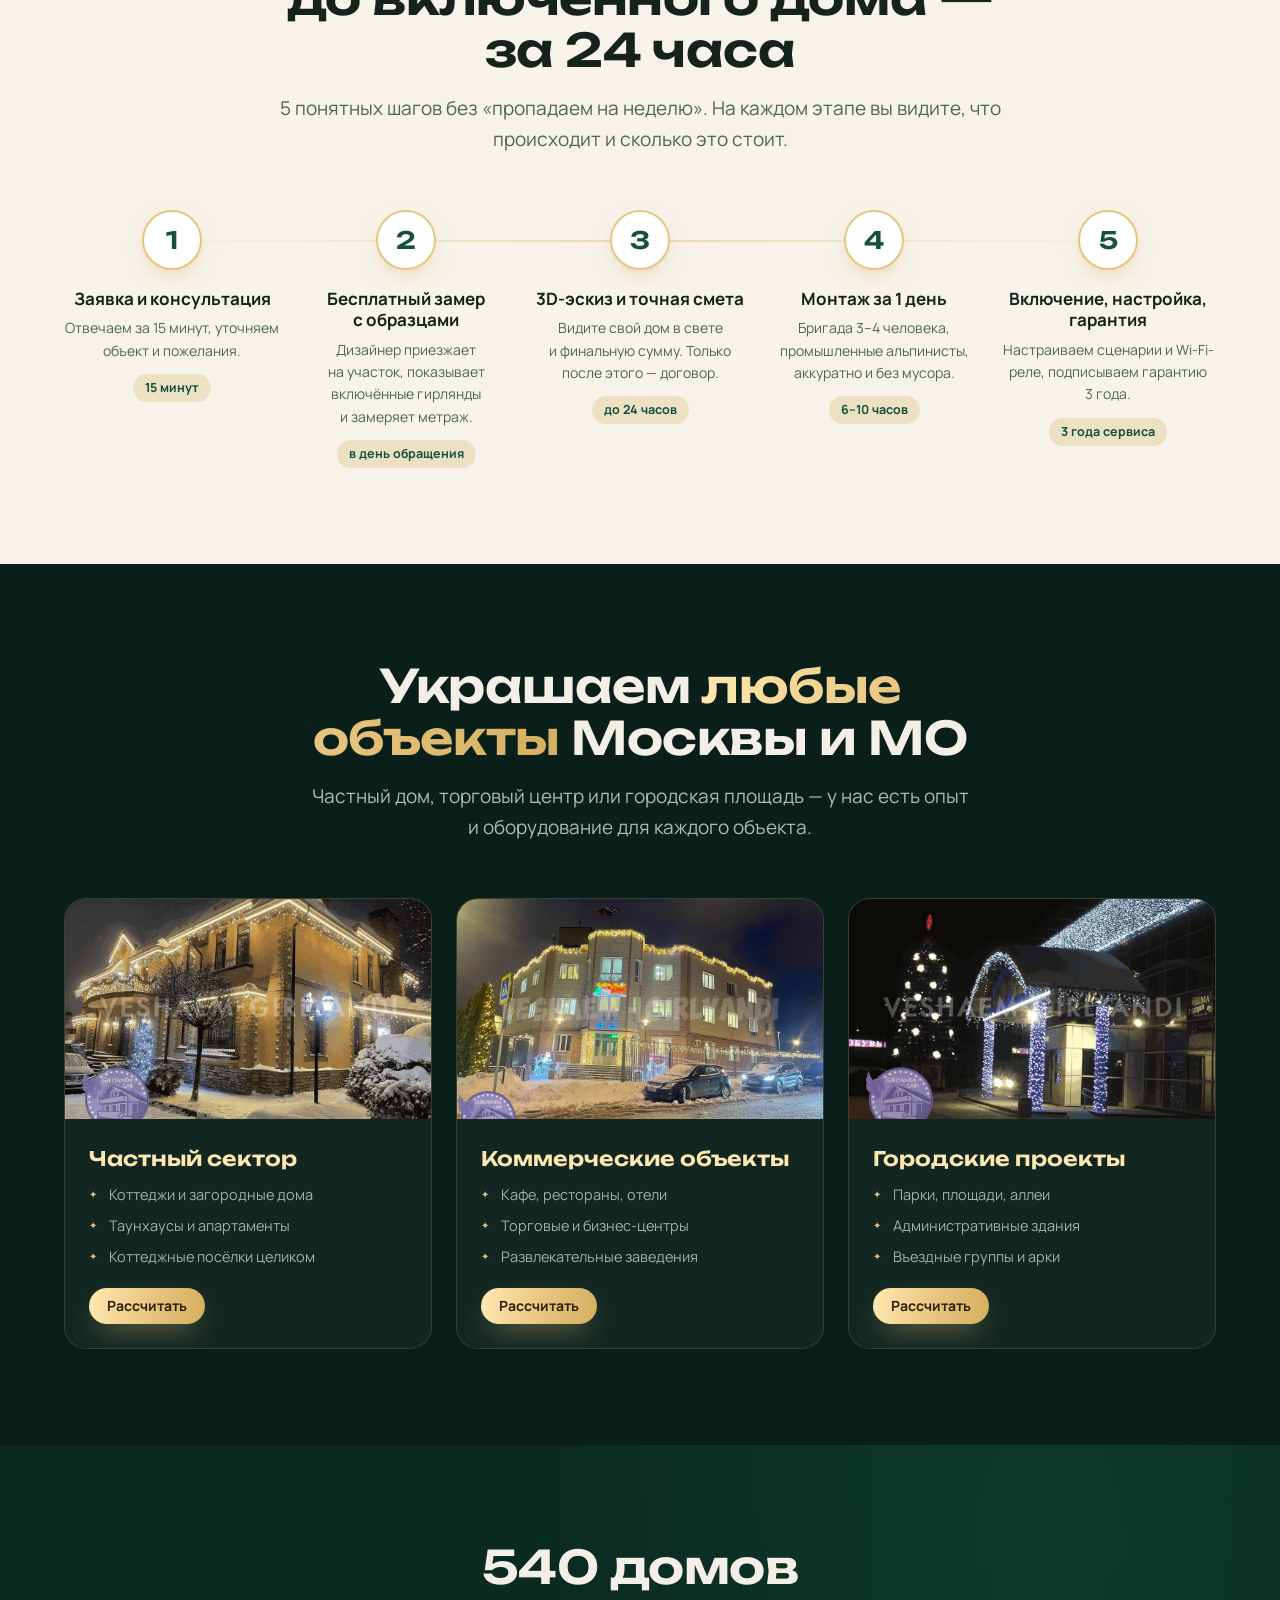
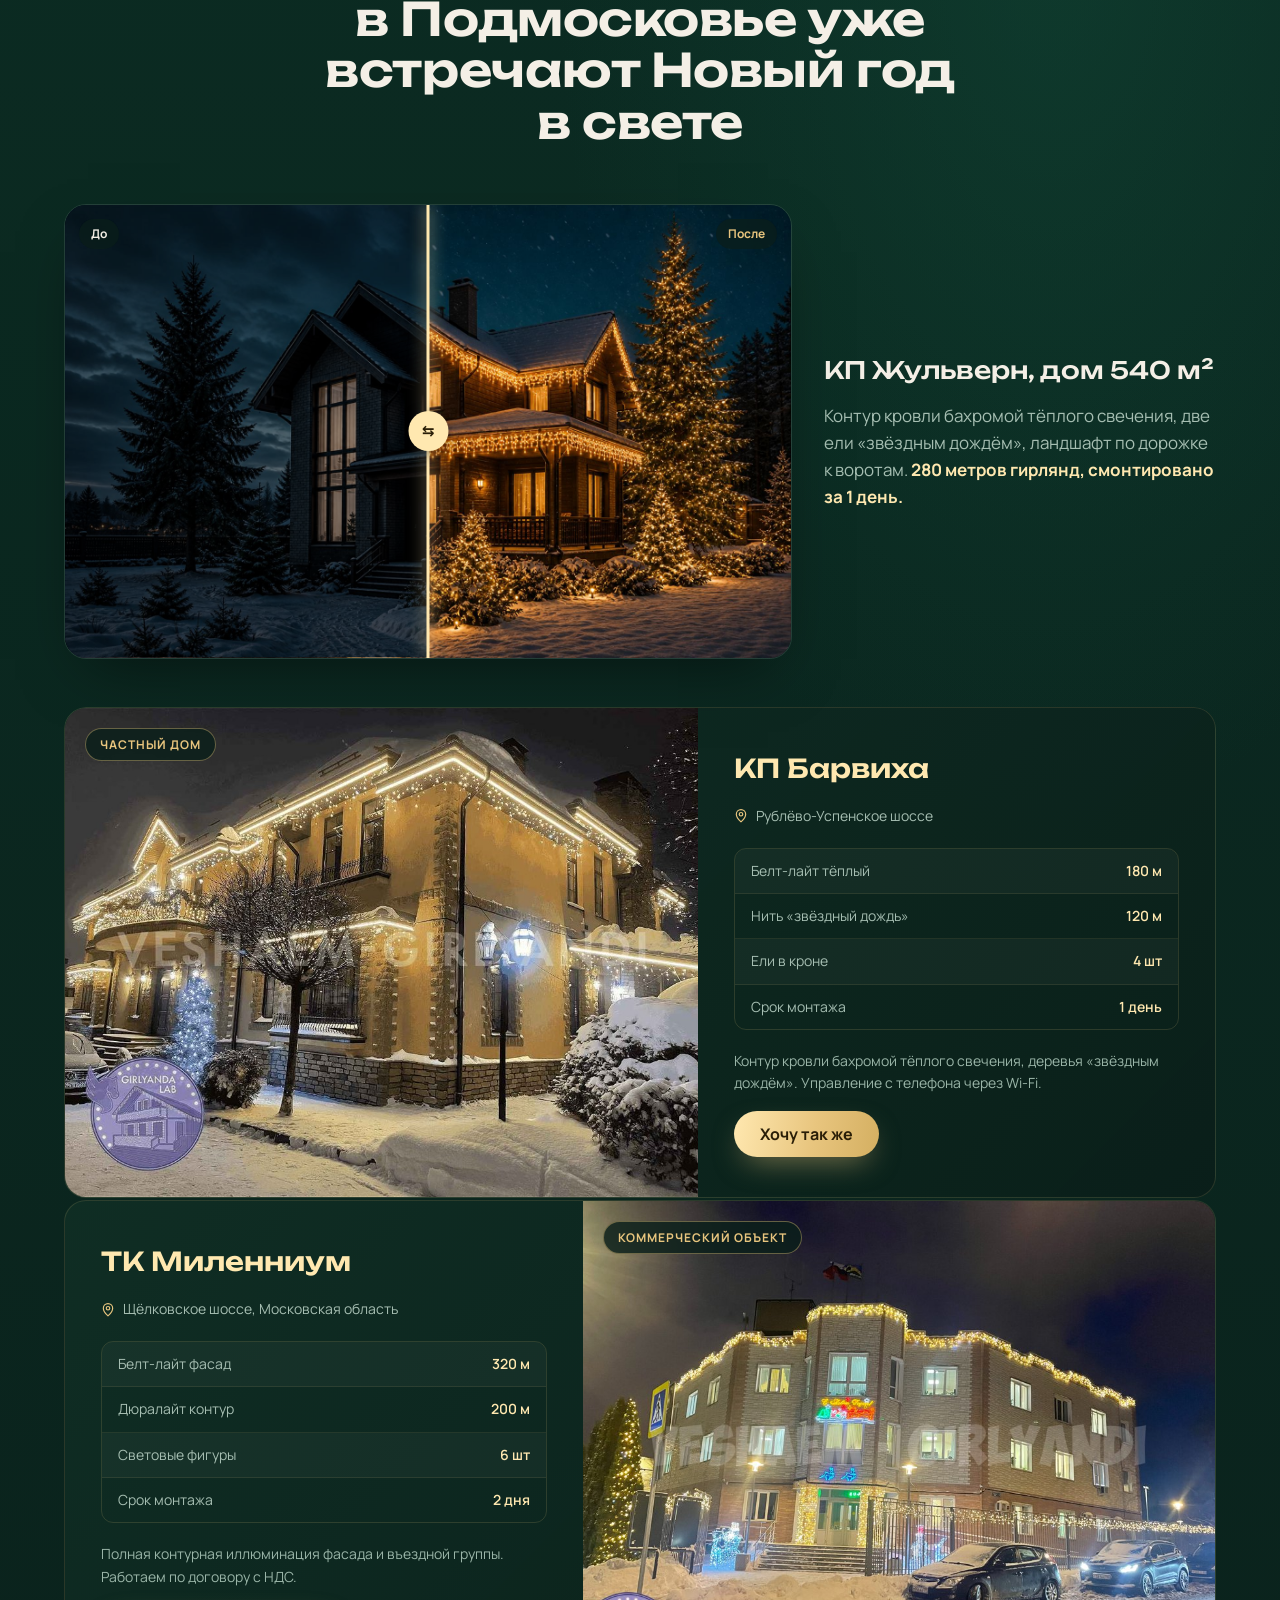
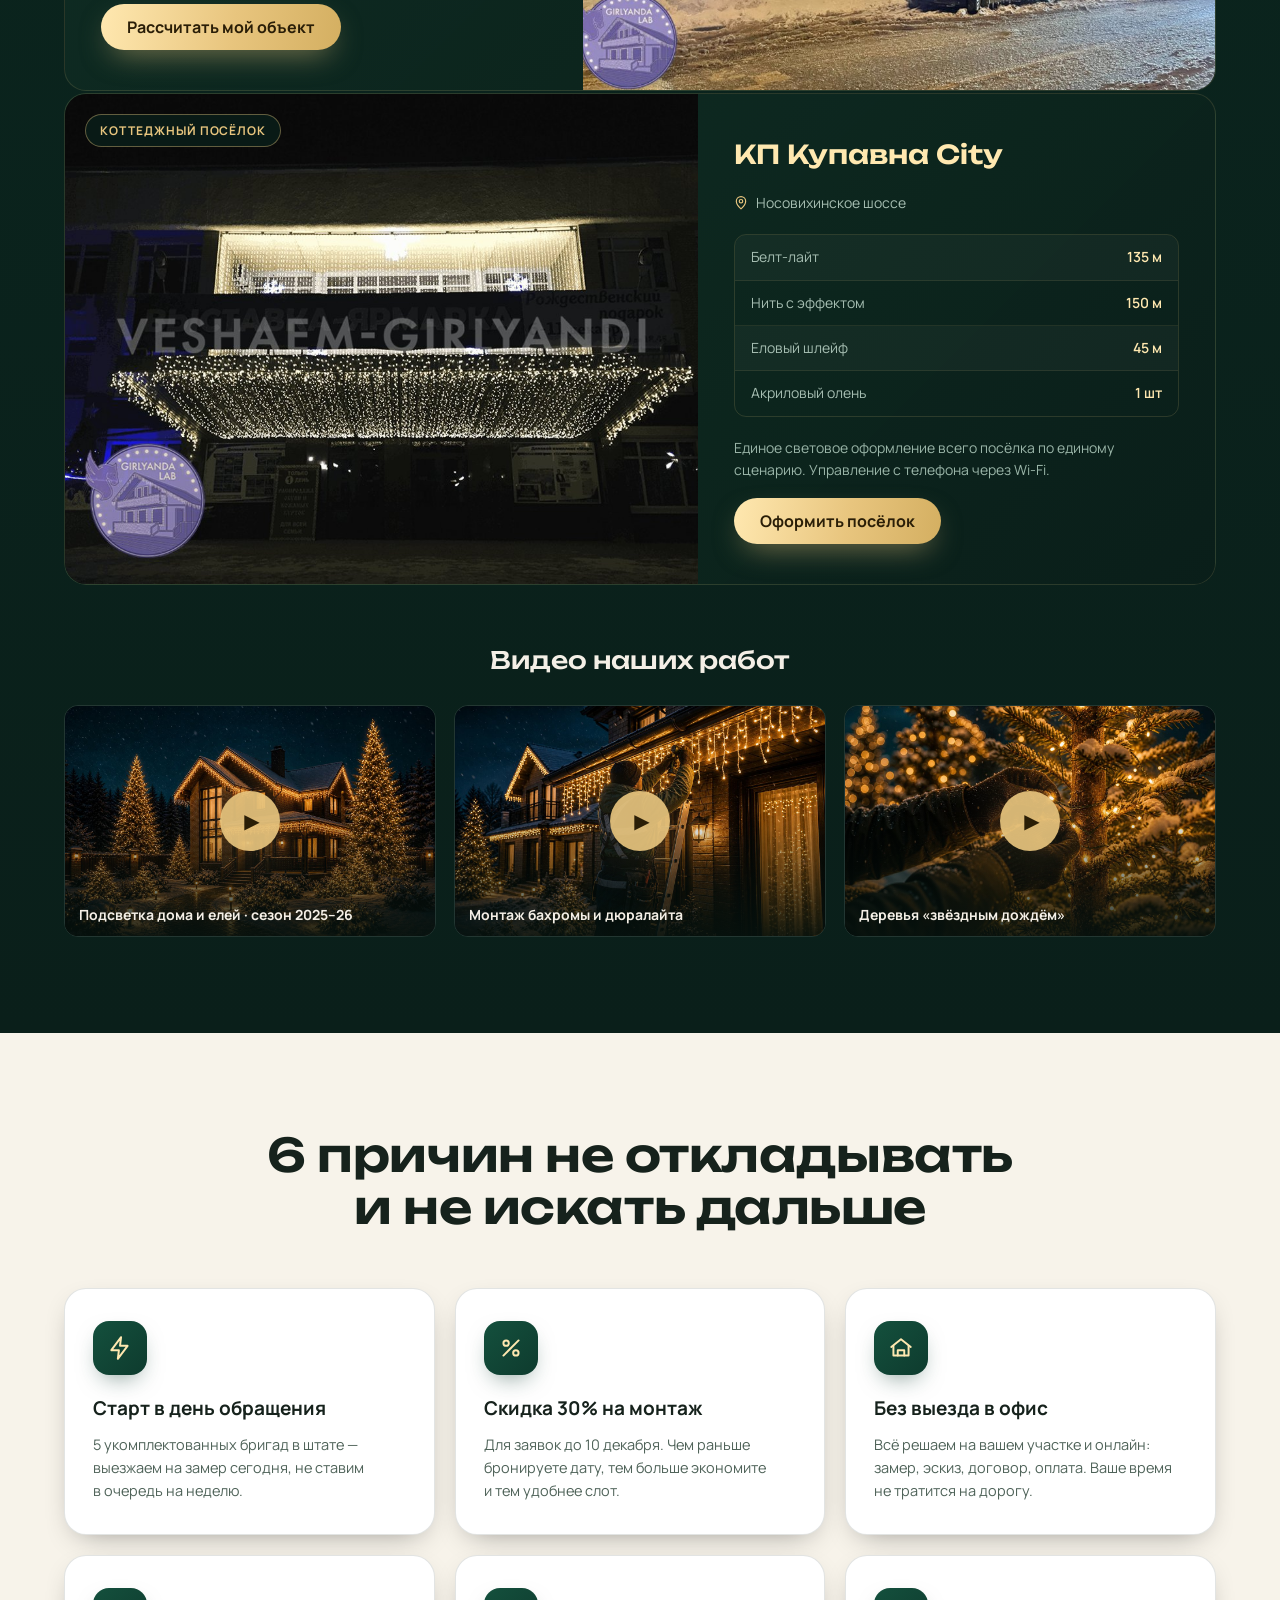
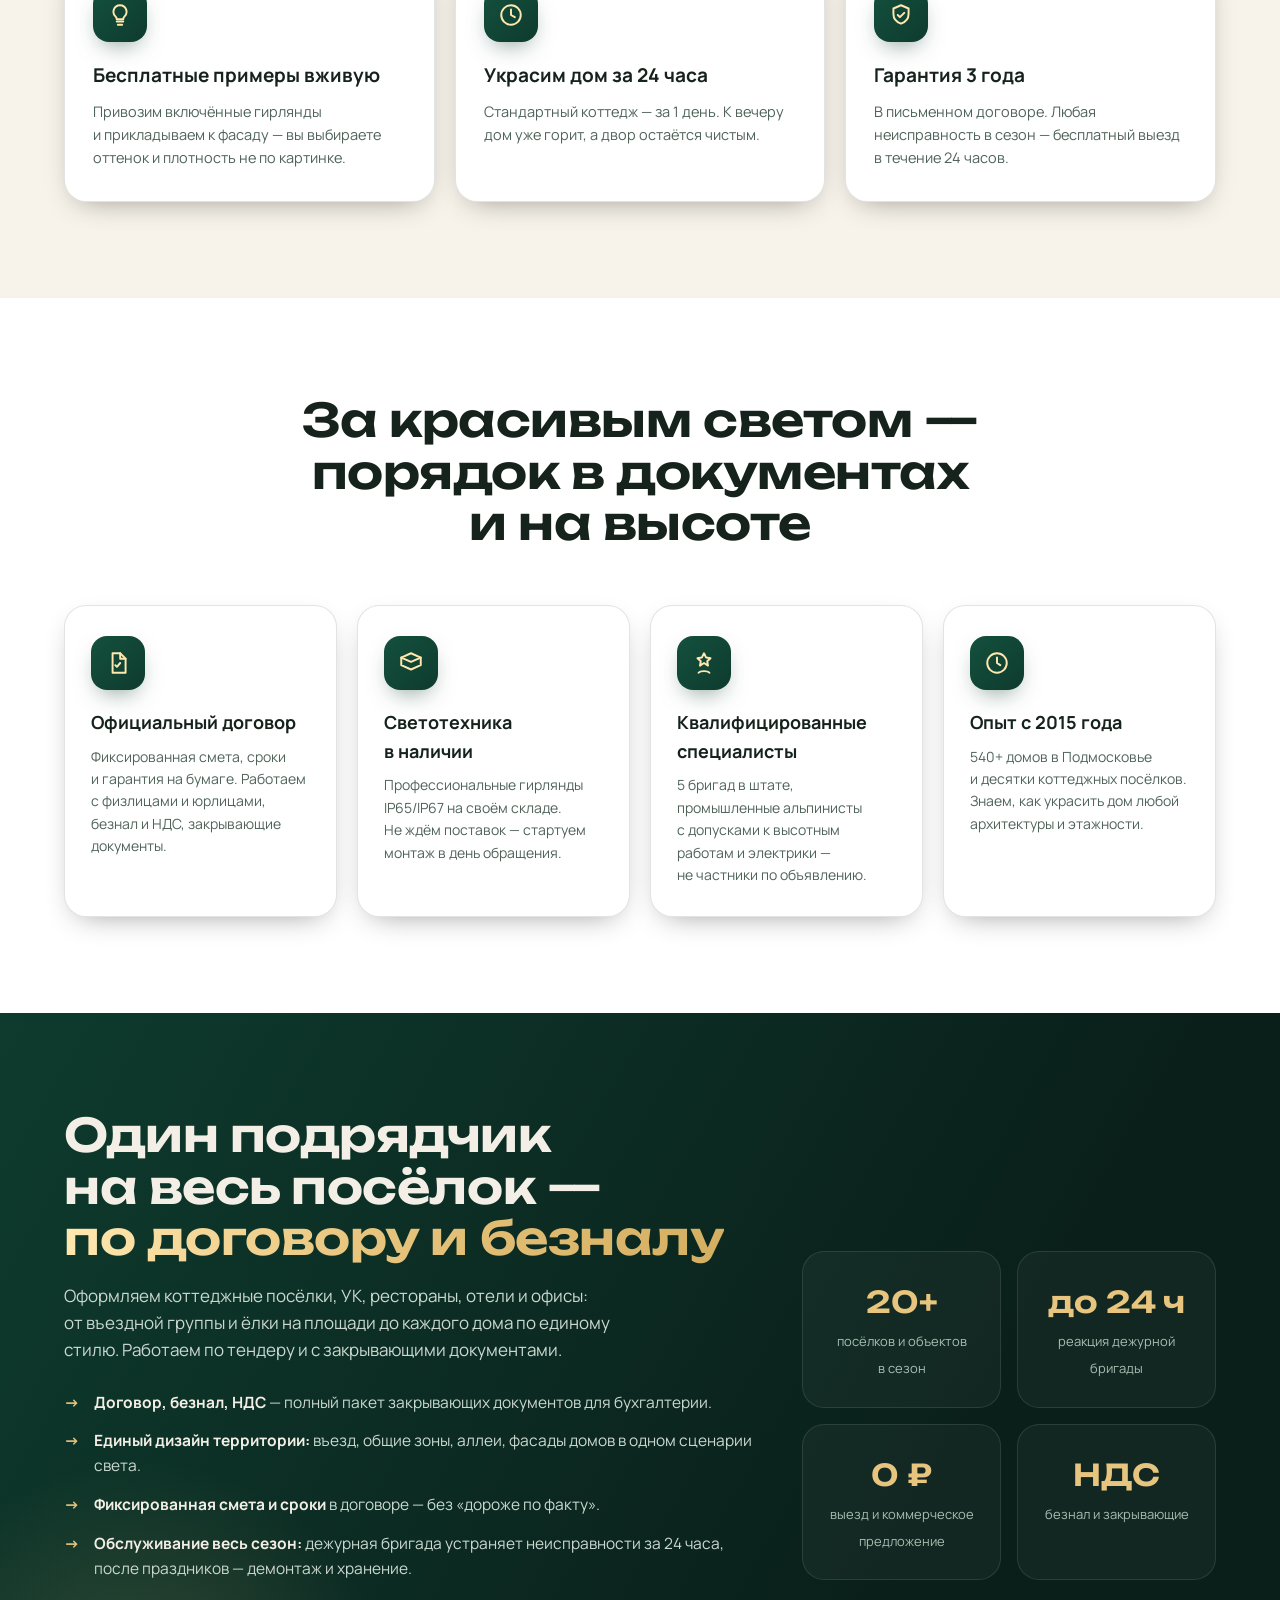
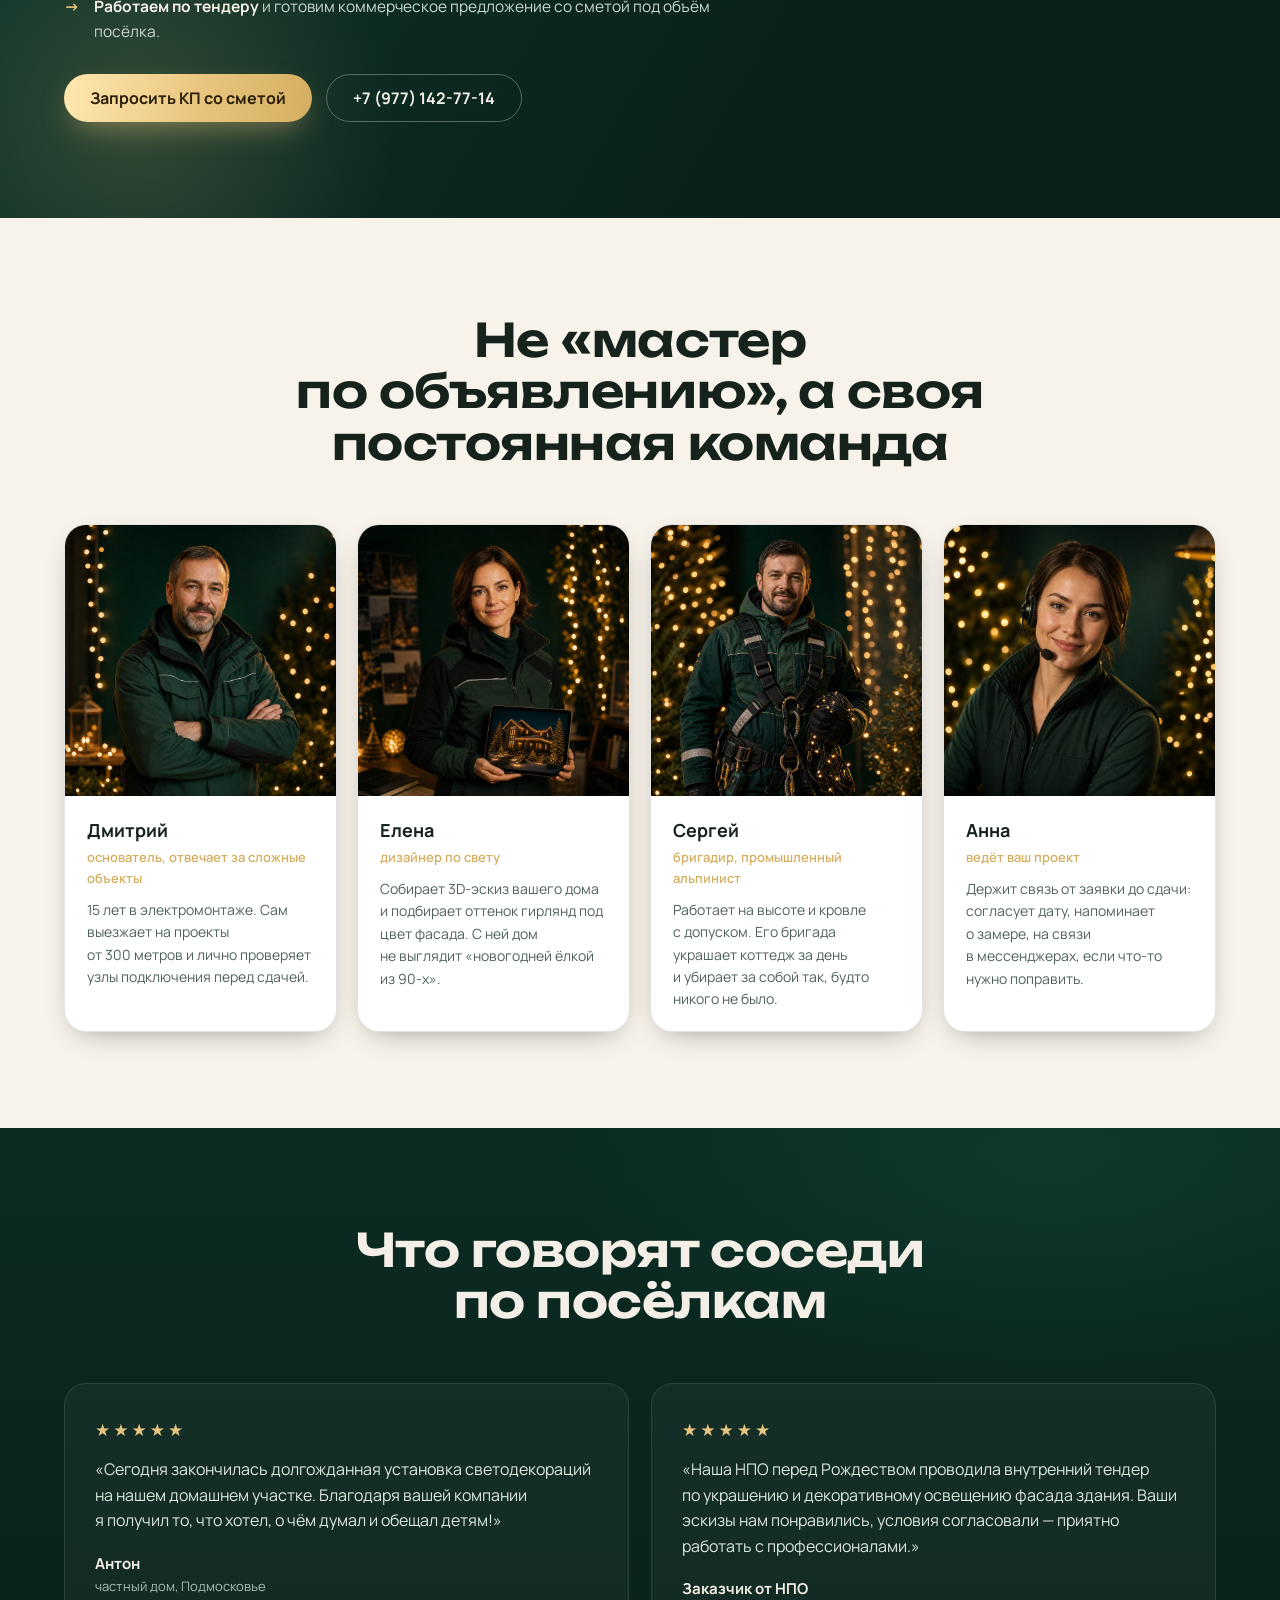
==== commit 69aa7893: "Redesign cases, add segments section, fix alternating backgrounds - Cases: replace plain grid with 3" ====
--- a/index.html
+++ b/index.html
@@ -537,6 +537,54 @@
   </div>
 </section>
 
+<!-- ============ СЕГМЕНТЫ ============ -->
+<section class="segs section" id="segs">
+  <div class="container">
+    <header class="section__head">
+      <h2 class="section__title">Украшаем <span class="grad">любые объекты</span> Москвы и&nbsp;МО</h2>
+      <p class="section__sub">Частный дом, торговый центр или городская площадь — у&nbsp;нас есть опыт и&nbsp;оборудование для&nbsp;каждого объекта.</p>
+    </header>
+    <div class="segs__grid">
+      <div class="seg">
+        <div class="seg__img-wrap">
+          <img src="assets/case-barvikha.jpg" alt="Украшение частного дома гирляндами" loading="lazy">
+        </div>
+        <h3 class="seg__title">Частный сектор</h3>
+        <ul class="seg__list">
+          <li>Коттеджи и&nbsp;загородные дома</li>
+          <li>Таунхаусы и&nbsp;апартаменты</li>
+          <li>Коттеджные посёлки целиком</li>
+        </ul>
+        <a href="#calc" class="btn btn--gold btn--sm seg__btn">Рассчитать</a>
+      </div>
+      <div class="seg">
+        <div class="seg__img-wrap">
+          <img src="assets/case-milenium.jpg" alt="Иллюминация коммерческого объекта" loading="lazy">
+        </div>
+        <h3 class="seg__title">Коммерческие объекты</h3>
+        <ul class="seg__list">
+          <li>Кафе, рестораны, отели</li>
+          <li>Торговые и&nbsp;бизнес-центры</li>
+          <li>Развлекательные заведения</li>
+        </ul>
+        <a href="#calc" class="btn btn--gold btn--sm seg__btn">Рассчитать</a>
+      </div>
+      <div class="seg">
+        <div class="seg__img-wrap">
+          <img src="assets/case-yusupovo.jpg" alt="Оформление городской площади и парка" loading="lazy">
+        </div>
+        <h3 class="seg__title">Городские проекты</h3>
+        <ul class="seg__list">
+          <li>Парки, площади, аллеи</li>
+          <li>Административные здания</li>
+          <li>Въездные группы и&nbsp;арки</li>
+        </ul>
+        <a href="#calc" class="btn btn--gold btn--sm seg__btn">Рассчитать</a>
+      </div>
+    </div>
+  </div>
+</section>
+
 <!-- ============ CASES ============ -->
 <section class="cases section" id="cases">
   <div class="container">
@@ -562,12 +610,73 @@
 
     <!-- gallery -->
     <div class="cases__grid">
-      <figure class="case js-lightbox"><img src="assets/case-barvikha.jpg" alt="Загородный дом с тёплой новогодней подсветкой фасада и елей" loading="lazy"><figcaption><b>Загородный дом</b><span>Фасад, карнизы и&nbsp;ели · тёплая подсветка</span></figcaption></figure>
-      <figure class="case js-lightbox"><img src="assets/case-milenium.jpg" alt="Контурная иллюминация фасада здания тёплыми гирляндами" loading="lazy"><figcaption><b>Фасад здания</b><span>Контурная подсветка карнизов и&nbsp;окон</span></figcaption></figure>
-      <figure class="case js-lightbox"><img src="assets/case-kupavna.jpg" alt="Световой козырёк и подсветка входной группы" loading="lazy"><figcaption><b>Входная группа</b><span>Световой козырёк и&nbsp;контур фасада</span></figcaption></figure>
-      <figure class="case js-lightbox"><img src="assets/case-yusupovo.jpg" alt="Оформление площади: ёлка, световые арки и гирлянды" loading="lazy"><figcaption><b>Площадь и&nbsp;ёлка</b><span>Световые арки, ёлка и&nbsp;гирлянды</span></figcaption></figure>
-      <figure class="case js-lightbox"><img src="assets/case-glagolevo.jpg" alt="Деревья, украшенные световой нитью звёздным дождём" loading="lazy"><figcaption><b>Деревья «звёздным дождём»</b><span>Стволы и&nbsp;кроны в&nbsp;тёплой нити</span></figcaption></figure>
-      <figure class="case js-lightbox"><img src="assets/case-zavidovo.jpg" alt="Световая арка над въездной группой" loading="lazy"><figcaption><b>Световая арка</b><span>Въездная группа и&nbsp;аллея</span></figcaption></figure>
+
+      <article class="case-card">
+        <div class="case-card__photo">
+          <img src="assets/case-barvikha.jpg" alt="КП Барвиха — новогодняя подсветка загородного дома" loading="lazy">
+          <span class="case-card__tag">Частный дом</span>
+        </div>
+        <div class="case-card__info">
+          <h3 class="case-card__title">КП Барвиха</h3>
+          <p class="case-card__loc">
+            <svg width="14" height="14" viewBox="0 0 24 24" fill="none" stroke="currentColor" stroke-width="2" stroke-linecap="round" stroke-linejoin="round" aria-hidden="true"><path d="M12 22s-8-6.5-8-13a8 8 0 0 1 16 0c0 6.5-8 13-8 13z"/><circle cx="12" cy="9" r="3"/></svg>
+            Рублёво-Успенское шоссе
+          </p>
+          <ul class="case-card__specs">
+            <li><span>Белт-лайт тёплый</span><b>180 м</b></li>
+            <li><span>Нить «звёздный дождь»</span><b>120 м</b></li>
+            <li><span>Ели в кроне</span><b>4 шт</b></li>
+            <li><span>Срок монтажа</span><b>1 день</b></li>
+          </ul>
+          <p class="case-card__note">Контур кровли бахромой тёплого свечения, деревья «звёздным дождём». Управление с телефона через Wi-Fi.</p>
+          <a href="#calc" class="btn btn--gold case-card__btn">Хочу так же</a>
+        </div>
+      </article>
+
+      <article class="case-card case-card--rev">
+        <div class="case-card__photo">
+          <img src="assets/case-milenium.jpg" alt="Контурная иллюминация фасада здания" loading="lazy">
+          <span class="case-card__tag">Коммерческий объект</span>
+        </div>
+        <div class="case-card__info">
+          <h3 class="case-card__title">ТК Миленниум</h3>
+          <p class="case-card__loc">
+            <svg width="14" height="14" viewBox="0 0 24 24" fill="none" stroke="currentColor" stroke-width="2" stroke-linecap="round" stroke-linejoin="round" aria-hidden="true"><path d="M12 22s-8-6.5-8-13a8 8 0 0 1 16 0c0 6.5-8 13-8 13z"/><circle cx="12" cy="9" r="3"/></svg>
+            Щёлковское шоссе, Московская область
+          </p>
+          <ul class="case-card__specs">
+            <li><span>Белт-лайт фасад</span><b>320 м</b></li>
+            <li><span>Дюралайт контур</span><b>200 м</b></li>
+            <li><span>Световые фигуры</span><b>6 шт</b></li>
+            <li><span>Срок монтажа</span><b>2 дня</b></li>
+          </ul>
+          <p class="case-card__note">Полная контурная иллюминация фасада и въездной группы. Работаем по договору с НДС.</p>
+          <a href="#calc" class="btn btn--gold case-card__btn">Рассчитать мой объект</a>
+        </div>
+      </article>
+
+      <article class="case-card">
+        <div class="case-card__photo">
+          <img src="assets/case-kupavna.jpg" alt="КП Купавна — входная группа и световой козырёк" loading="lazy">
+          <span class="case-card__tag">Коттеджный посёлок</span>
+        </div>
+        <div class="case-card__info">
+          <h3 class="case-card__title">КП Купавна City</h3>
+          <p class="case-card__loc">
+            <svg width="14" height="14" viewBox="0 0 24 24" fill="none" stroke="currentColor" stroke-width="2" stroke-linecap="round" stroke-linejoin="round" aria-hidden="true"><path d="M12 22s-8-6.5-8-13a8 8 0 0 1 16 0c0 6.5-8 13-8 13z"/><circle cx="12" cy="9" r="3"/></svg>
+            Носовихинское шоссе
+          </p>
+          <ul class="case-card__specs">
+            <li><span>Белт-лайт</span><b>135 м</b></li>
+            <li><span>Нить с эффектом</span><b>150 м</b></li>
+            <li><span>Еловый шлейф</span><b>45 м</b></li>
+            <li><span>Акриловый олень</span><b>1 шт</b></li>
+          </ul>
+          <p class="case-card__note">Единое световое оформление всего посёлка по единому сценарию. Управление с телефона через Wi-Fi.</p>
+          <a href="#calc" class="btn btn--gold case-card__btn">Оформить посёлок</a>
+        </div>
+      </article>
+
     </div>
 
     <!-- video -->
--- a/css/styles.css
+++ b/css/styles.css
@@ -92,9 +92,9 @@
 }
 .btn--gold::after{
   content:''; position:absolute; inset:0;
-  background:linear-gradient(105deg, transparent 30%, rgba(255,255,255,.38) 50%, transparent 70%);
-  transform:translateX(-120%);
-  animation:btnShimmer 2.8s ease-in-out infinite;
+  background:linear-gradient(110deg, transparent 15%, rgba(255,255,255,.1) 30%, rgba(255,255,255,.75) 50%, rgba(255,255,255,.1) 70%, transparent 85%);
+  transform:translateX(-140%);
+  animation:btnShimmer 2.4s ease-in-out infinite;
   pointer-events:none;
 }
 .btn--gold:hover{ transform:translateY(-2px); box-shadow:0 18px 44px -10px rgba(232,197,126,.75); }
@@ -349,6 +349,44 @@
 .case figcaption{ position:absolute; left:0; right:0; bottom:0; padding:16px; background:linear-gradient(transparent,rgba(8,22,18,.9)); }
 .case figcaption b{ display:block; font-size:16px; }
 .case figcaption span{ font-size:12.5px; color:var(--muted); }
+
+/* --- Rich case cards --- */
+.cases__grid{ display:flex; flex-direction:column; gap:2px; margin-top:40px; border-radius:var(--r); overflow:hidden; }
+.case-card{ display:grid; grid-template-columns:1.1fr .9fr; background:linear-gradient(135deg,rgba(16,46,36,.96),rgba(10,31,26,.98)); border:1px solid rgba(232,197,126,.14); border-radius:var(--r); overflow:hidden; gap:0; transition:border-color .3s; }
+.case-card:hover{ border-color:rgba(232,197,126,.36); }
+.case-card--rev{ grid-template-columns:.9fr 1.1fr; }
+.case-card--rev .case-card__photo{ order:2; }
+.case-card--rev .case-card__info{ order:1; }
+.case-card__photo{ position:relative; overflow:hidden; min-height:340px; }
+.case-card__photo img{ width:100%; height:100%; object-fit:cover; display:block; transition:transform .6s ease; }
+.case-card:hover .case-card__photo img{ transform:scale(1.04); }
+.case-card__tag{ position:absolute; top:20px; left:20px; background:rgba(10,31,26,.82); border:1px solid rgba(232,197,126,.4); color:var(--gold); font-size:12px; font-weight:700; letter-spacing:.08em; text-transform:uppercase; padding:6px 14px; border-radius:999px; backdrop-filter:blur(6px); }
+.case-card__info{ padding:40px 36px; display:flex; flex-direction:column; gap:16px; }
+.case-card__title{ font-family:var(--display); font-size:26px; font-weight:600; color:var(--warm); }
+.case-card__loc{ display:flex; align-items:center; gap:8px; color:var(--muted); font-size:14px; }
+.case-card__loc svg{ color:var(--gold); flex-shrink:0; }
+.case-card__specs{ list-style:none; display:flex; flex-direction:column; gap:0; border:1px solid rgba(232,197,126,.15); border-radius:12px; overflow:hidden; margin:4px 0; }
+.case-card__specs li{ display:flex; justify-content:space-between; align-items:center; padding:11px 16px; font-size:14px; border-bottom:1px solid rgba(232,197,126,.1); }
+.case-card__specs li:last-child{ border-bottom:none; }
+.case-card__specs li:nth-child(odd){ background:rgba(255,255,255,.03); }
+.case-card__specs span{ color:var(--muted); }
+.case-card__specs b{ color:var(--warm); font-weight:600; }
+.case-card__note{ font-size:14px; color:#9ab5a8; line-height:1.6; }
+.case-card__btn{ align-self:flex-start; margin-top:auto; }
+
+/* --- Segments --- */
+.segs{ background:var(--night); color:var(--cream); }
+.segs__grid{ display:grid; grid-template-columns:repeat(3,1fr); gap:24px; }
+.seg{ background:rgba(255,255,255,.04); border:1px solid rgba(232,197,126,.16); border-radius:var(--r); overflow:hidden; display:flex; flex-direction:column; transition:border-color .3s,transform .3s; }
+.seg:hover{ border-color:rgba(232,197,126,.4); transform:translateY(-6px); }
+.seg__img-wrap{ height:220px; overflow:hidden; }
+.seg__img-wrap img{ width:100%; height:100%; object-fit:cover; display:block; transition:transform .5s; }
+.seg:hover .seg__img-wrap img{ transform:scale(1.06); }
+.seg__title{ font-family:var(--display); font-size:20px; font-weight:600; color:var(--warm); padding:24px 24px 8px; }
+.seg__list{ list-style:none; padding:0 24px 20px; display:flex; flex-direction:column; gap:8px; flex:1; }
+.seg__list li{ font-size:14.5px; color:#9ab5a8; padding-left:20px; position:relative; }
+.seg__list li::before{ content:"✦"; position:absolute; left:0; color:var(--gold); font-size:10px; top:3px; }
+.seg__btn{ margin:0 24px 24px; align-self:flex-start; }
 .video{ margin-top:56px; }
 .video__title{ font-family:var(--display); font-weight:500; font-size:24px; text-align:center; margin-bottom:26px; }
 .video__grid{ display:grid; grid-template-columns:repeat(3,1fr); gap:18px; }
@@ -537,7 +575,7 @@
 .photo__visual img{ width:100%; aspect-ratio:4/3; object-fit:cover; background:linear-gradient(160deg,#13503d,#0a2a20); }
 
 /* =================== ПОЧЕМУ НАМ ДОВЕРЯЮТ =================== */
-.creds{ background:var(--cream-bg); color:var(--ink); }
+.creds{ background:#fff; color:var(--ink); }
 .creds__grid{ display:grid; grid-template-columns:repeat(4,1fr); gap:20px; }
 .cred{ padding:30px 26px; border-radius:var(--r); background:#fff; border:1px solid var(--line-d); box-shadow:var(--shadow-sm); transition:transform .3s, box-shadow .3s, border-color .3s; }
 .cred:hover{ transform:translateY(-5px); border-color:rgba(212,175,97,.55); box-shadow:0 24px 50px -24px rgba(14,59,46,.45); }
@@ -586,7 +624,7 @@
 .quiz__step.shake{ animation:shake .35s; }
 @keyframes flashGlow{ 0%,100%{ box-shadow:var(--shadow); } 50%{ box-shadow:0 0 0 3px rgba(232,197,126,.5), var(--glow); } }
 @keyframes cardPulse{ 0%,100%{ box-shadow:0 30px 70px -28px rgba(0,0,0,.7), 0 0 0 1px rgba(232,197,126,.06), 0 0 60px -20px rgba(232,197,126,.25); } 50%{ box-shadow:0 30px 70px -28px rgba(0,0,0,.7), 0 0 0 1px rgba(232,197,126,.38), 0 0 90px -10px rgba(232,197,126,.48); } }
-@keyframes btnShimmer{ 0%,35%{ transform:translateX(-120%); } 65%,100%{ transform:translateX(220%); } }
+@keyframes btnShimmer{ 0%,15%{ transform:translateX(-140%); } 50%,100%{ transform:translateX(180%); } }
 @media(prefers-reduced-motion:reduce){ .calc__card,.btn--gold::after{ animation:none; } }
 .calc__card.flash{ animation:flashGlow 1s ease 2; }
 @media (prefers-reduced-motion:reduce){ *{ animation:none !important; transition:none !important; } .reveal{ opacity:1; transform:none; } }
@@ -631,6 +669,12 @@
       linear-gradient(180deg, rgba(8,22,18,.62) 0%, rgba(8,22,18,.55) 38%, rgba(8,22,18,.9) 100%); }
   .hero__credit{ display:none; }
   .quiz__opts{ grid-template-columns:1fr; }
+  .case-card, .case-card--rev{ grid-template-columns:1fr; }
+  .case-card--rev .case-card__photo{ order:0; }
+  .case-card--rev .case-card__info{ order:1; }
+  .case-card__photo{ min-height:240px; }
+  .case-card__info{ padding:28px 24px; }
+  .segs__grid{ grid-template-columns:1fr; }
   .trust__stats{ grid-template-columns:1fr 1fr; gap:30px 18px; }
   .trust__stats li:not(:last-child)::after{ display:none; }
   .trust__marquee{ flex-direction:column; align-items:flex-start; gap:14px; }
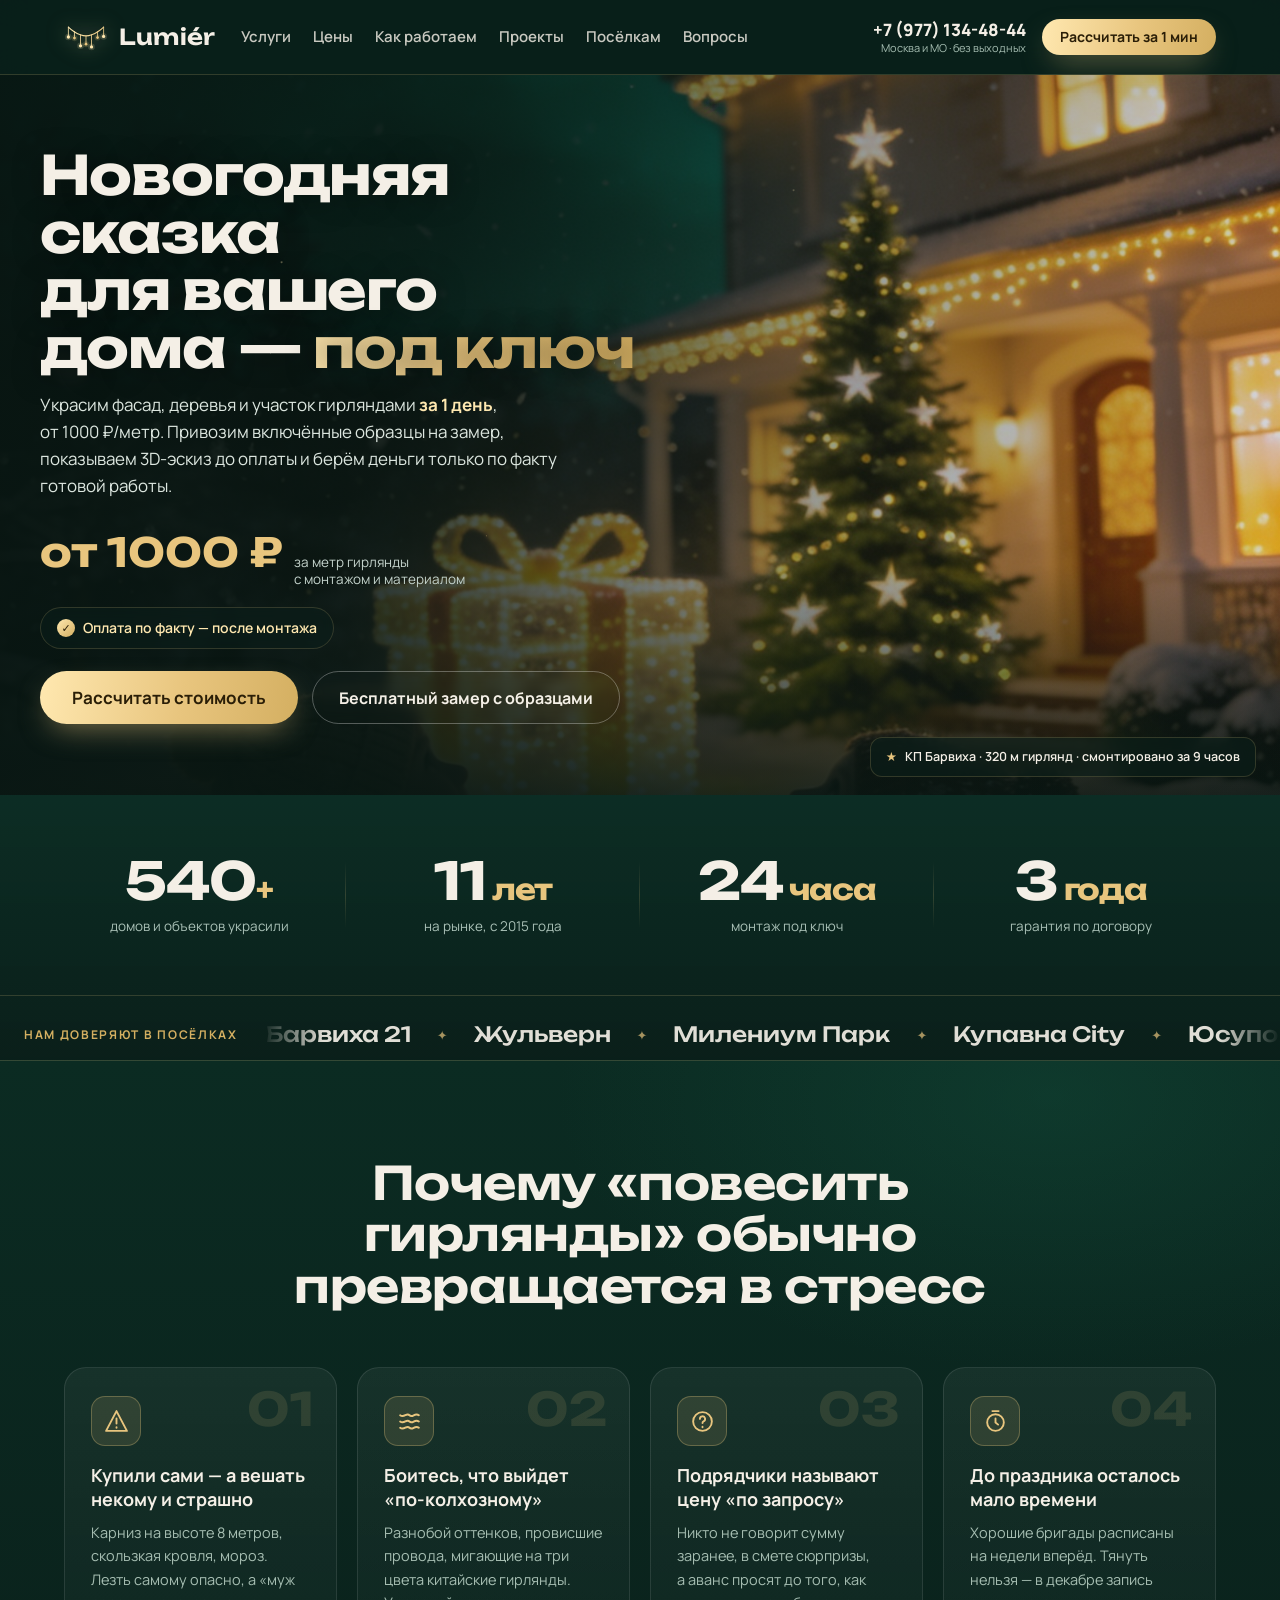
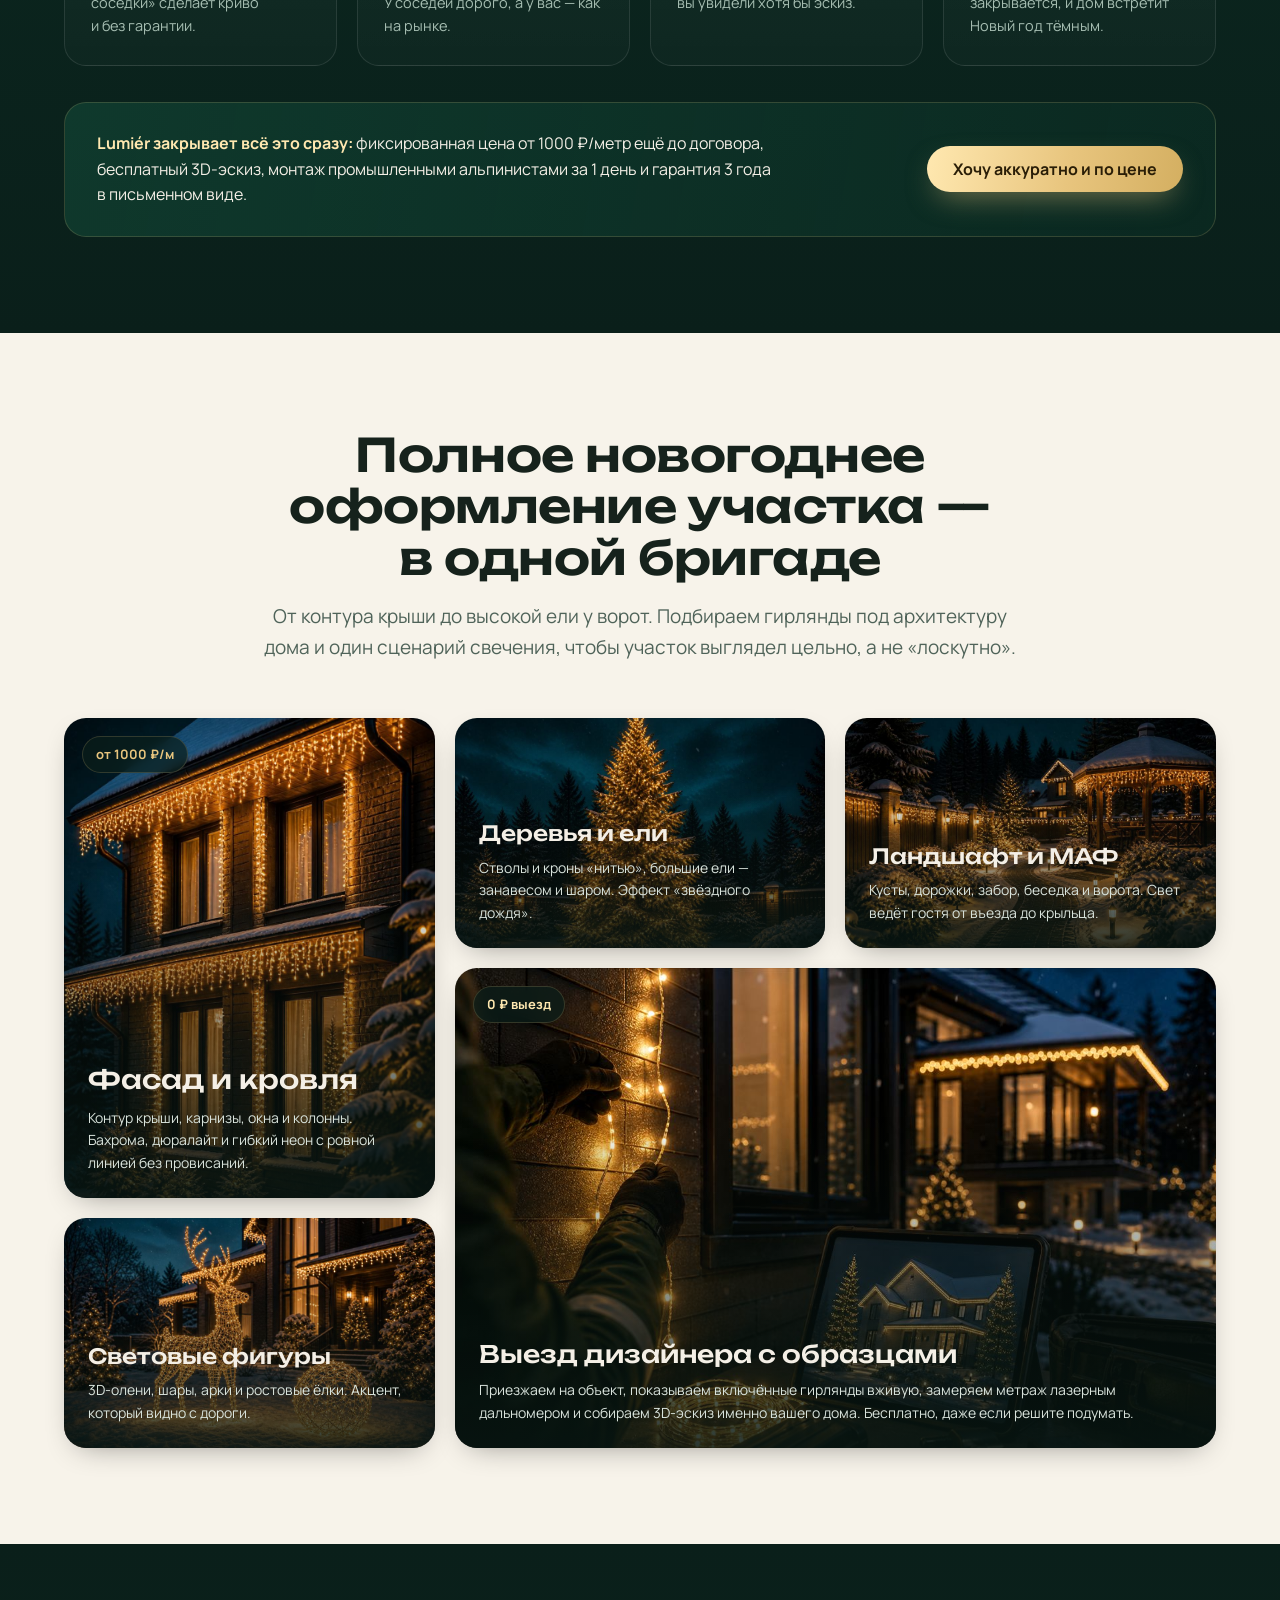
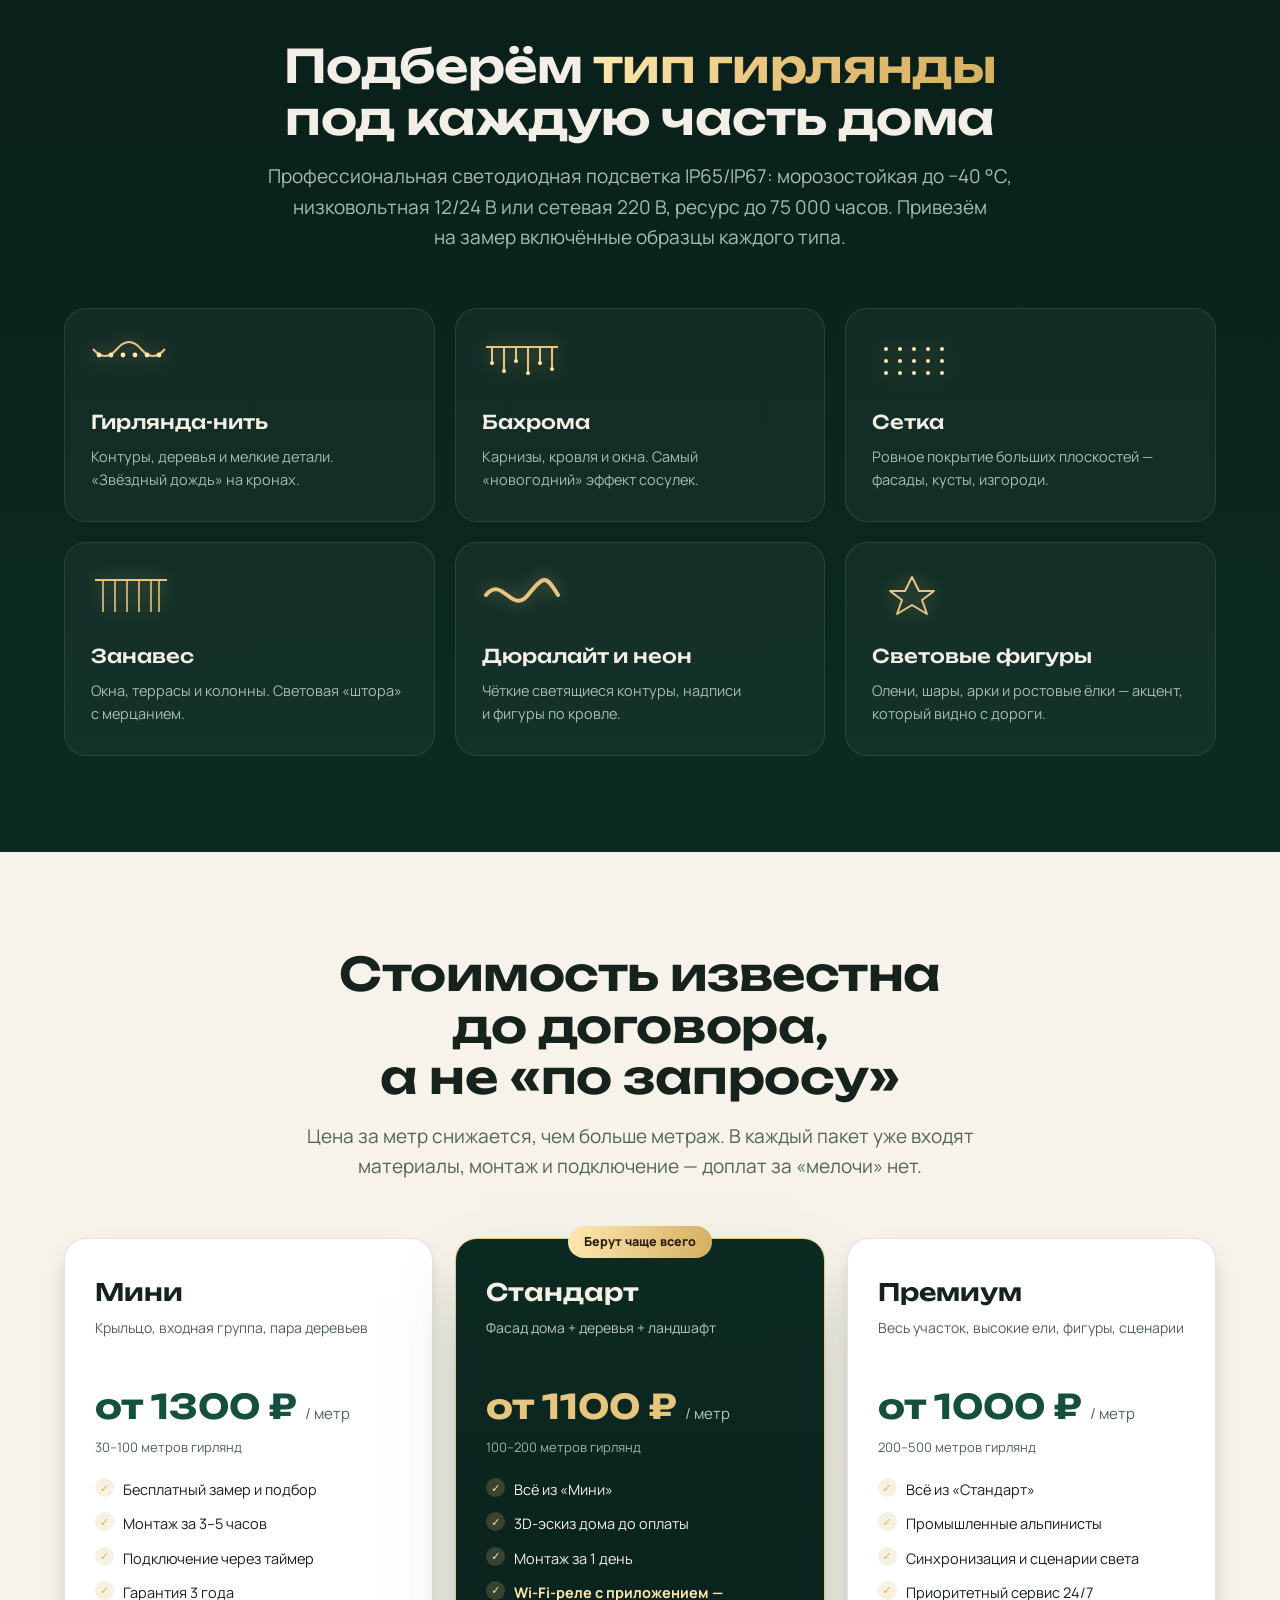
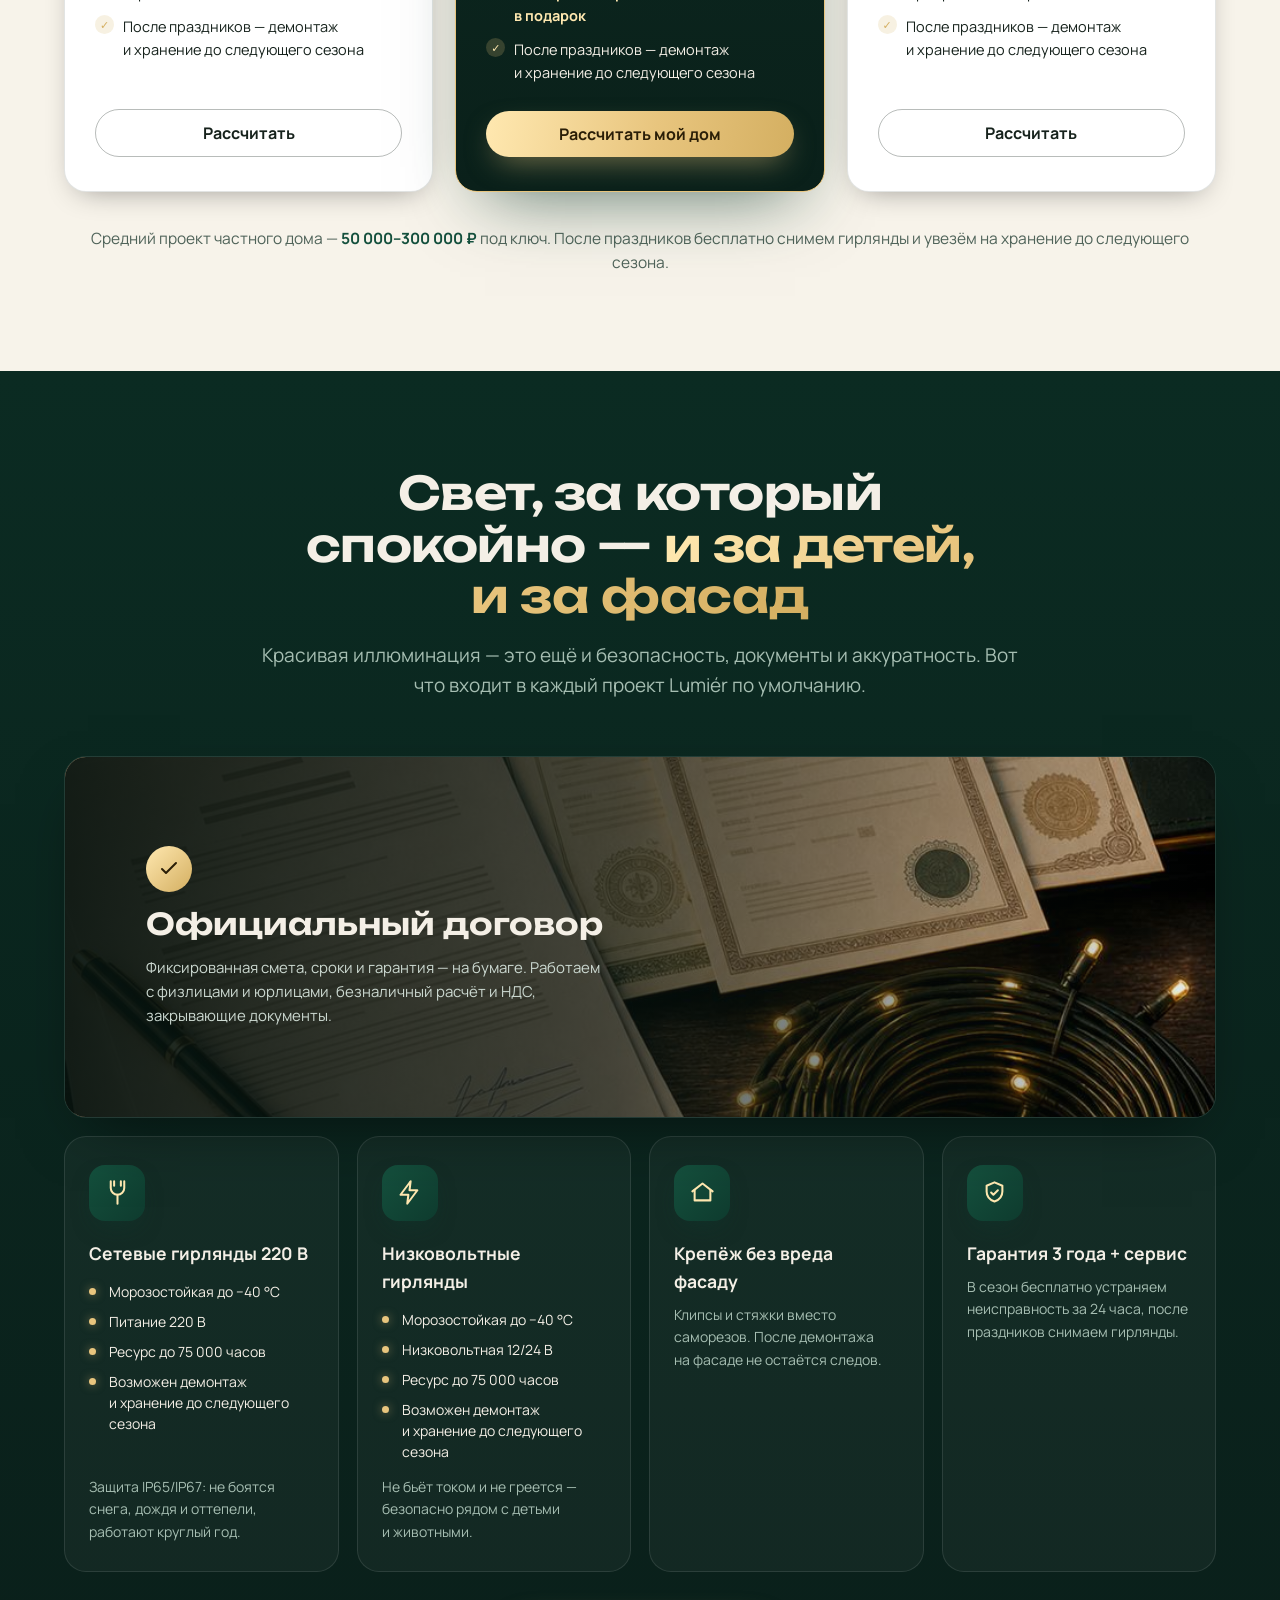
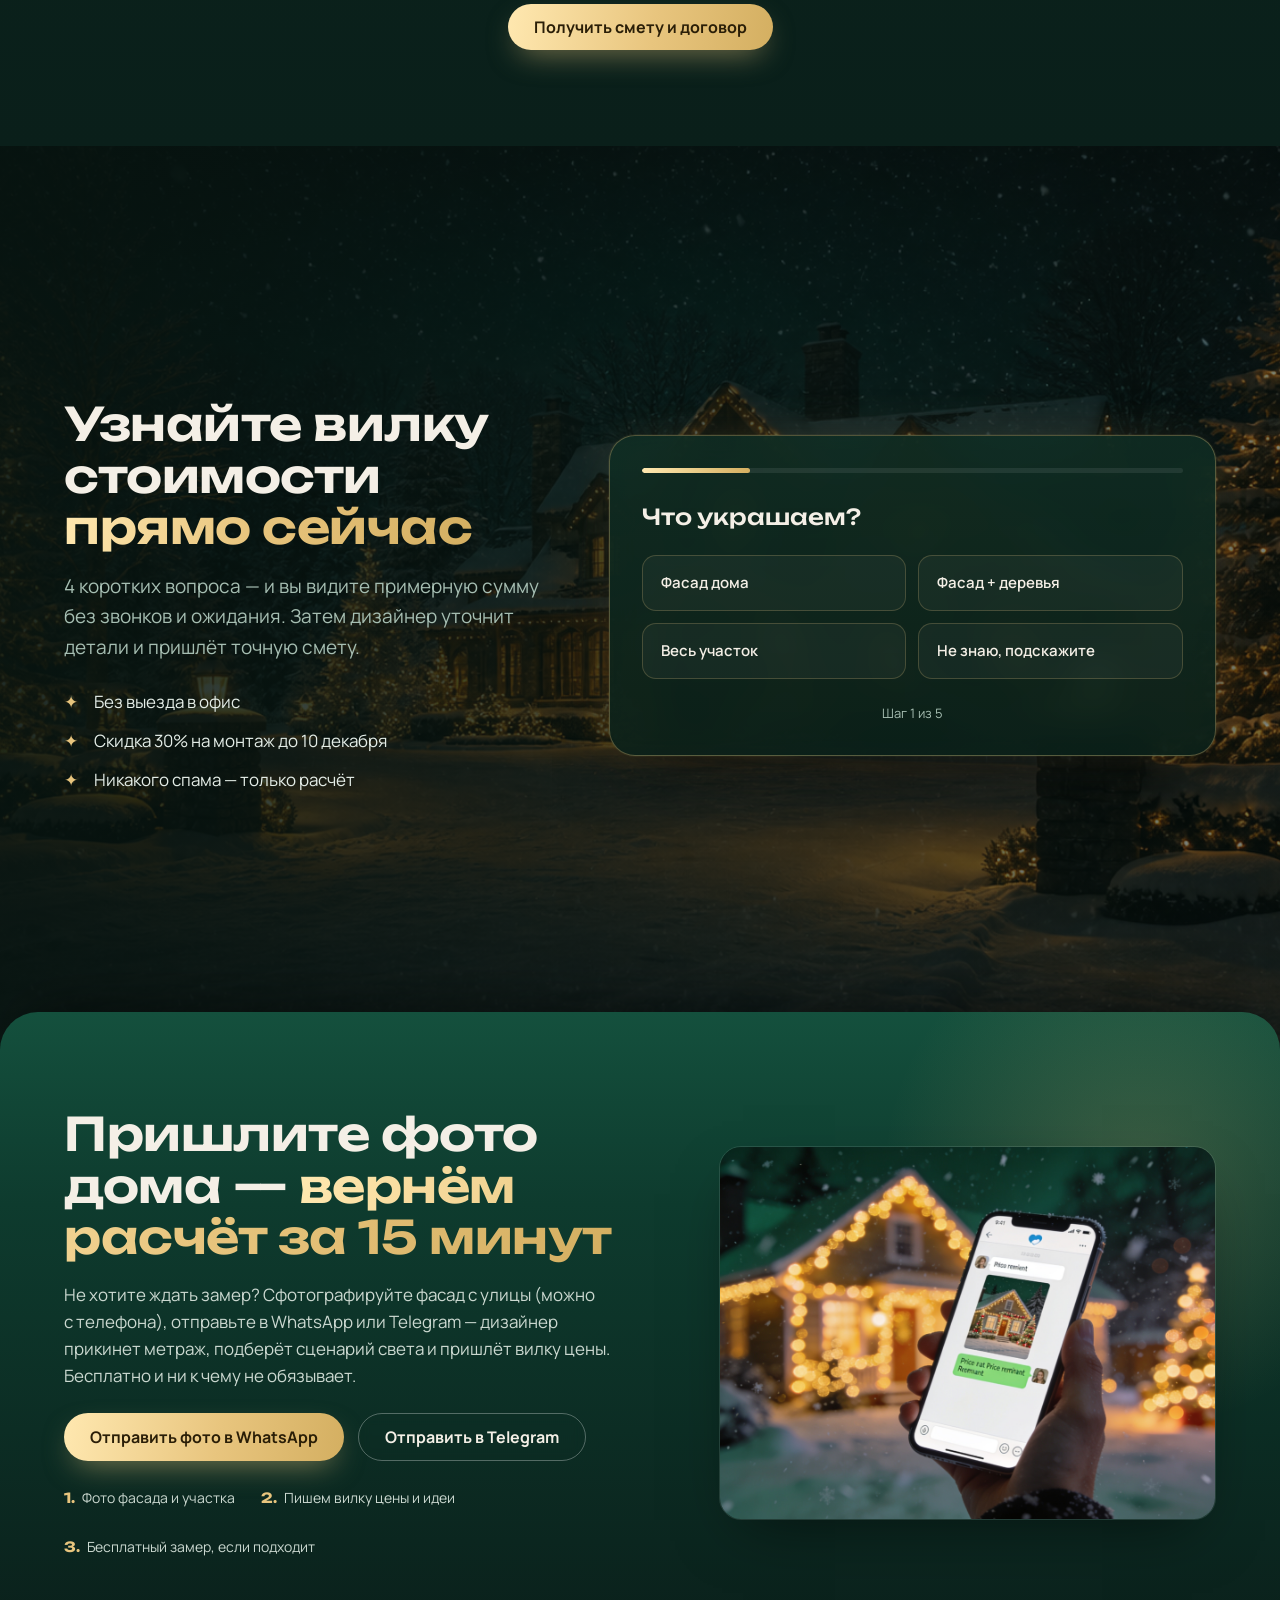
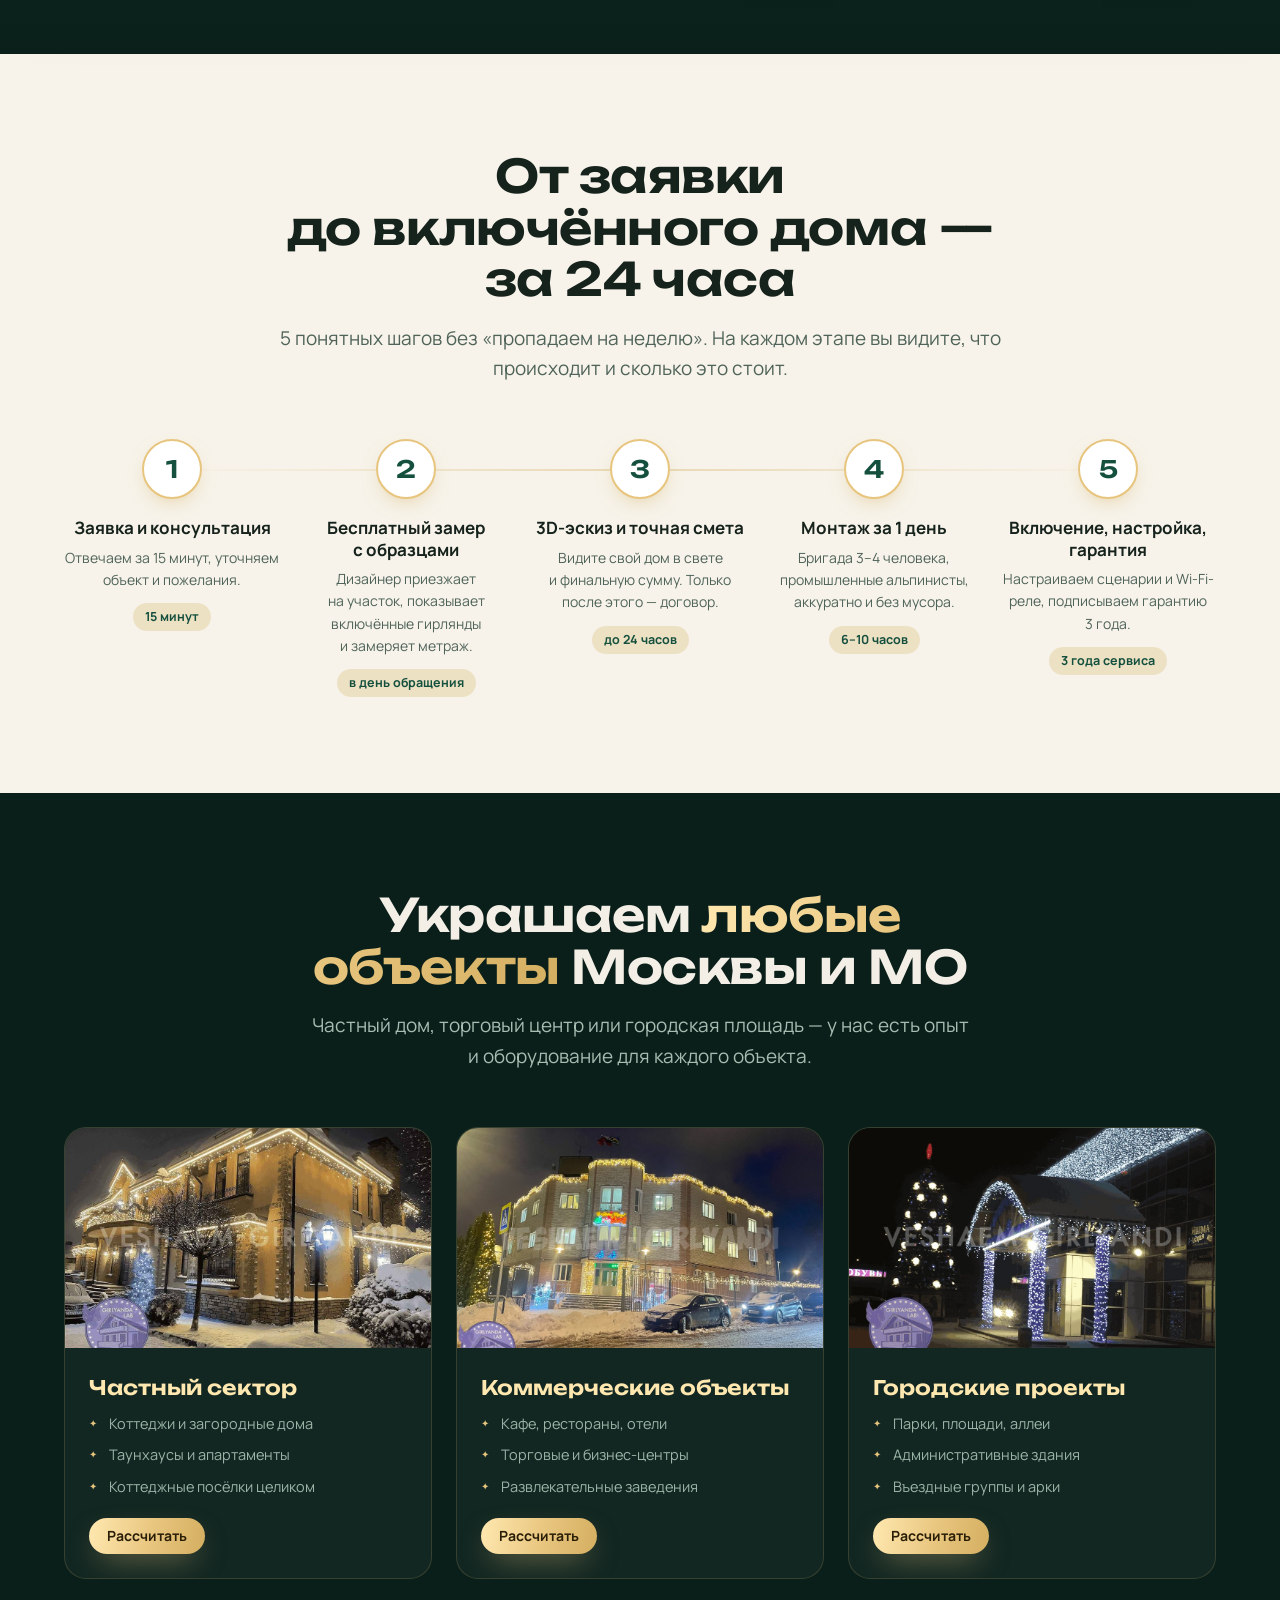
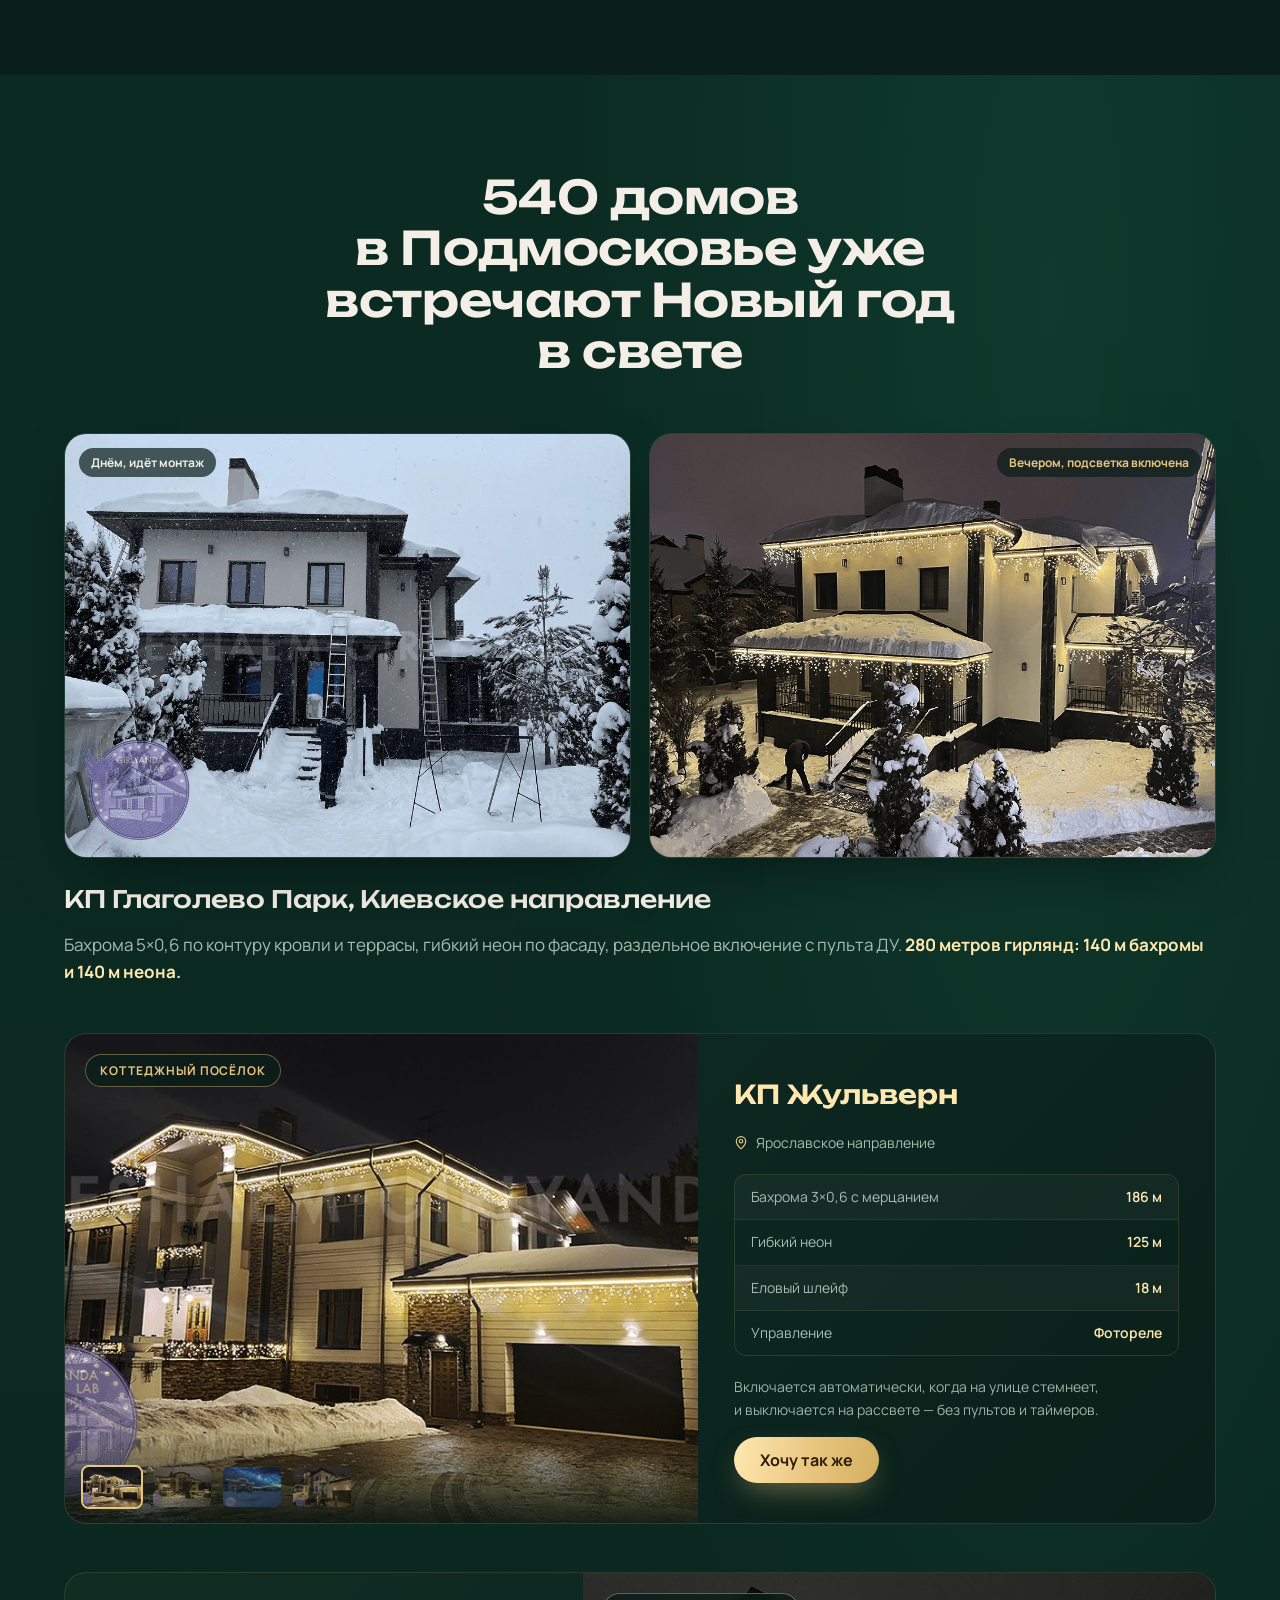
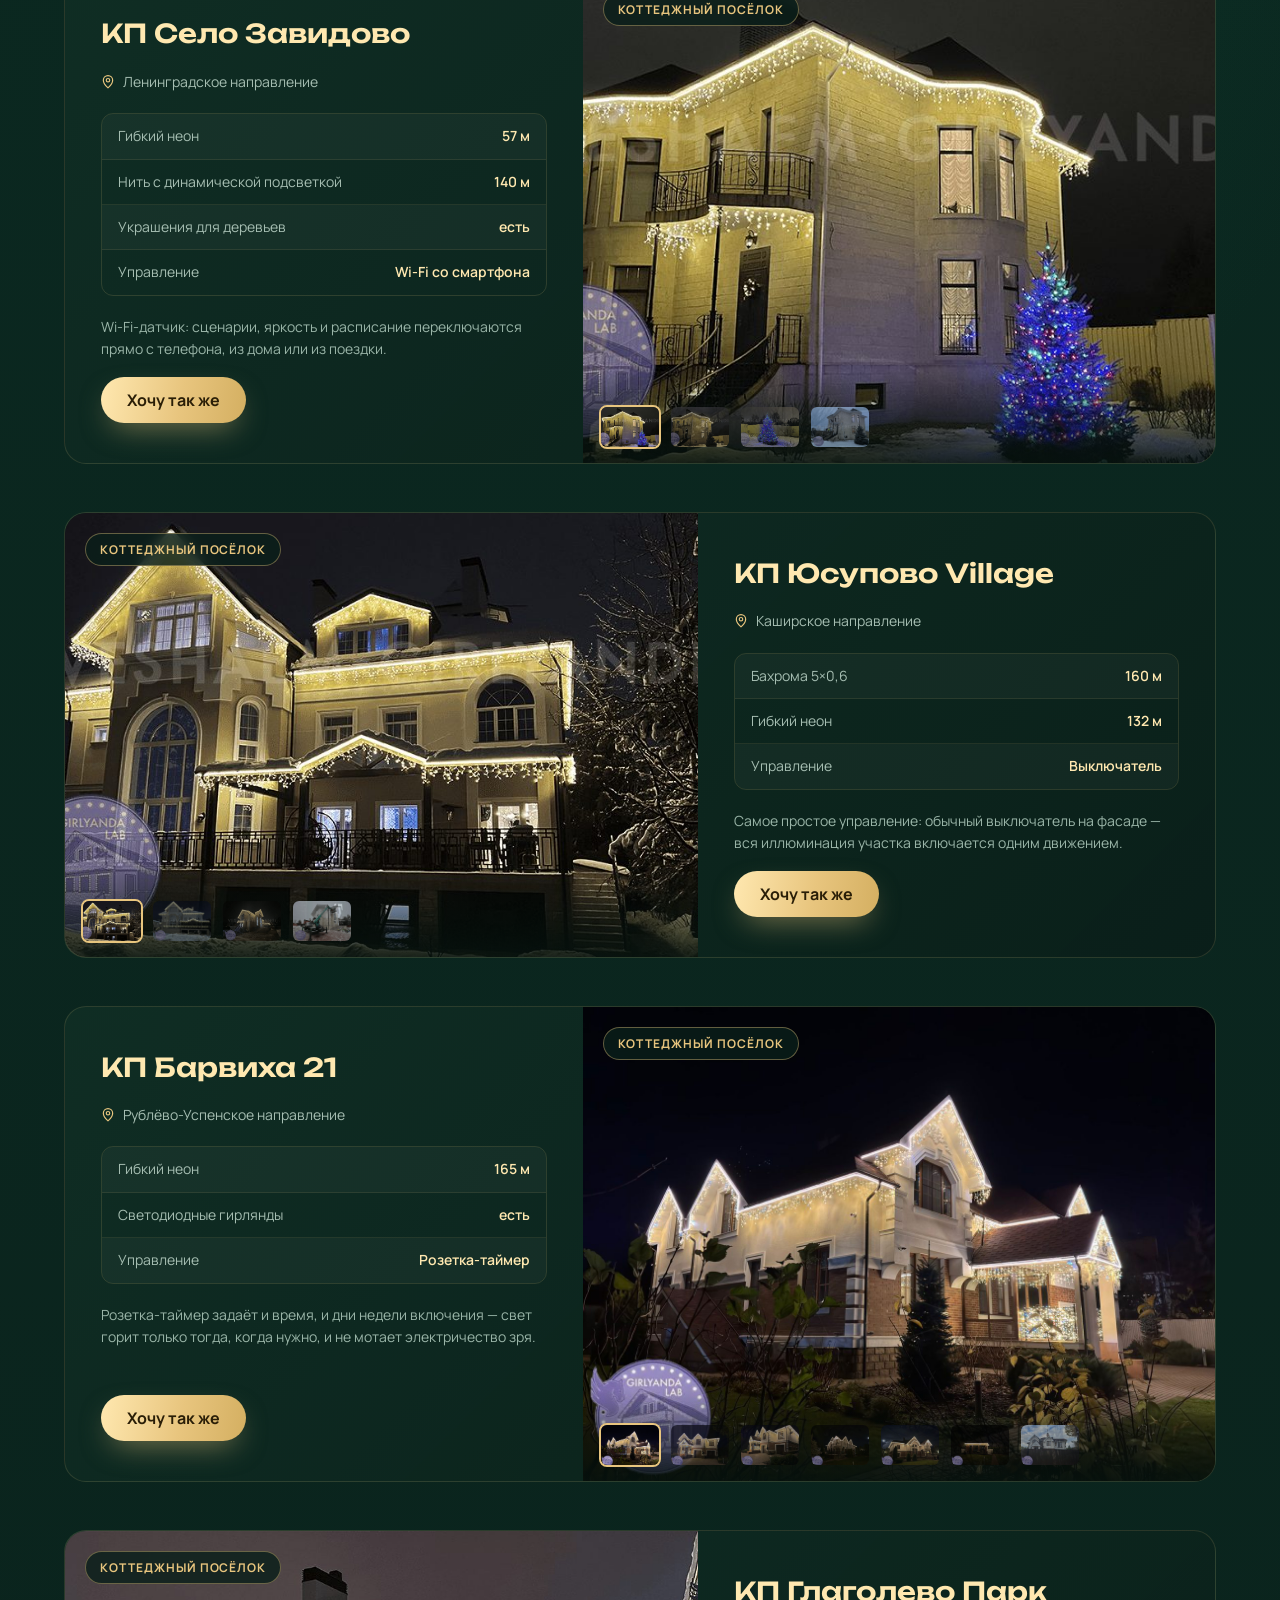
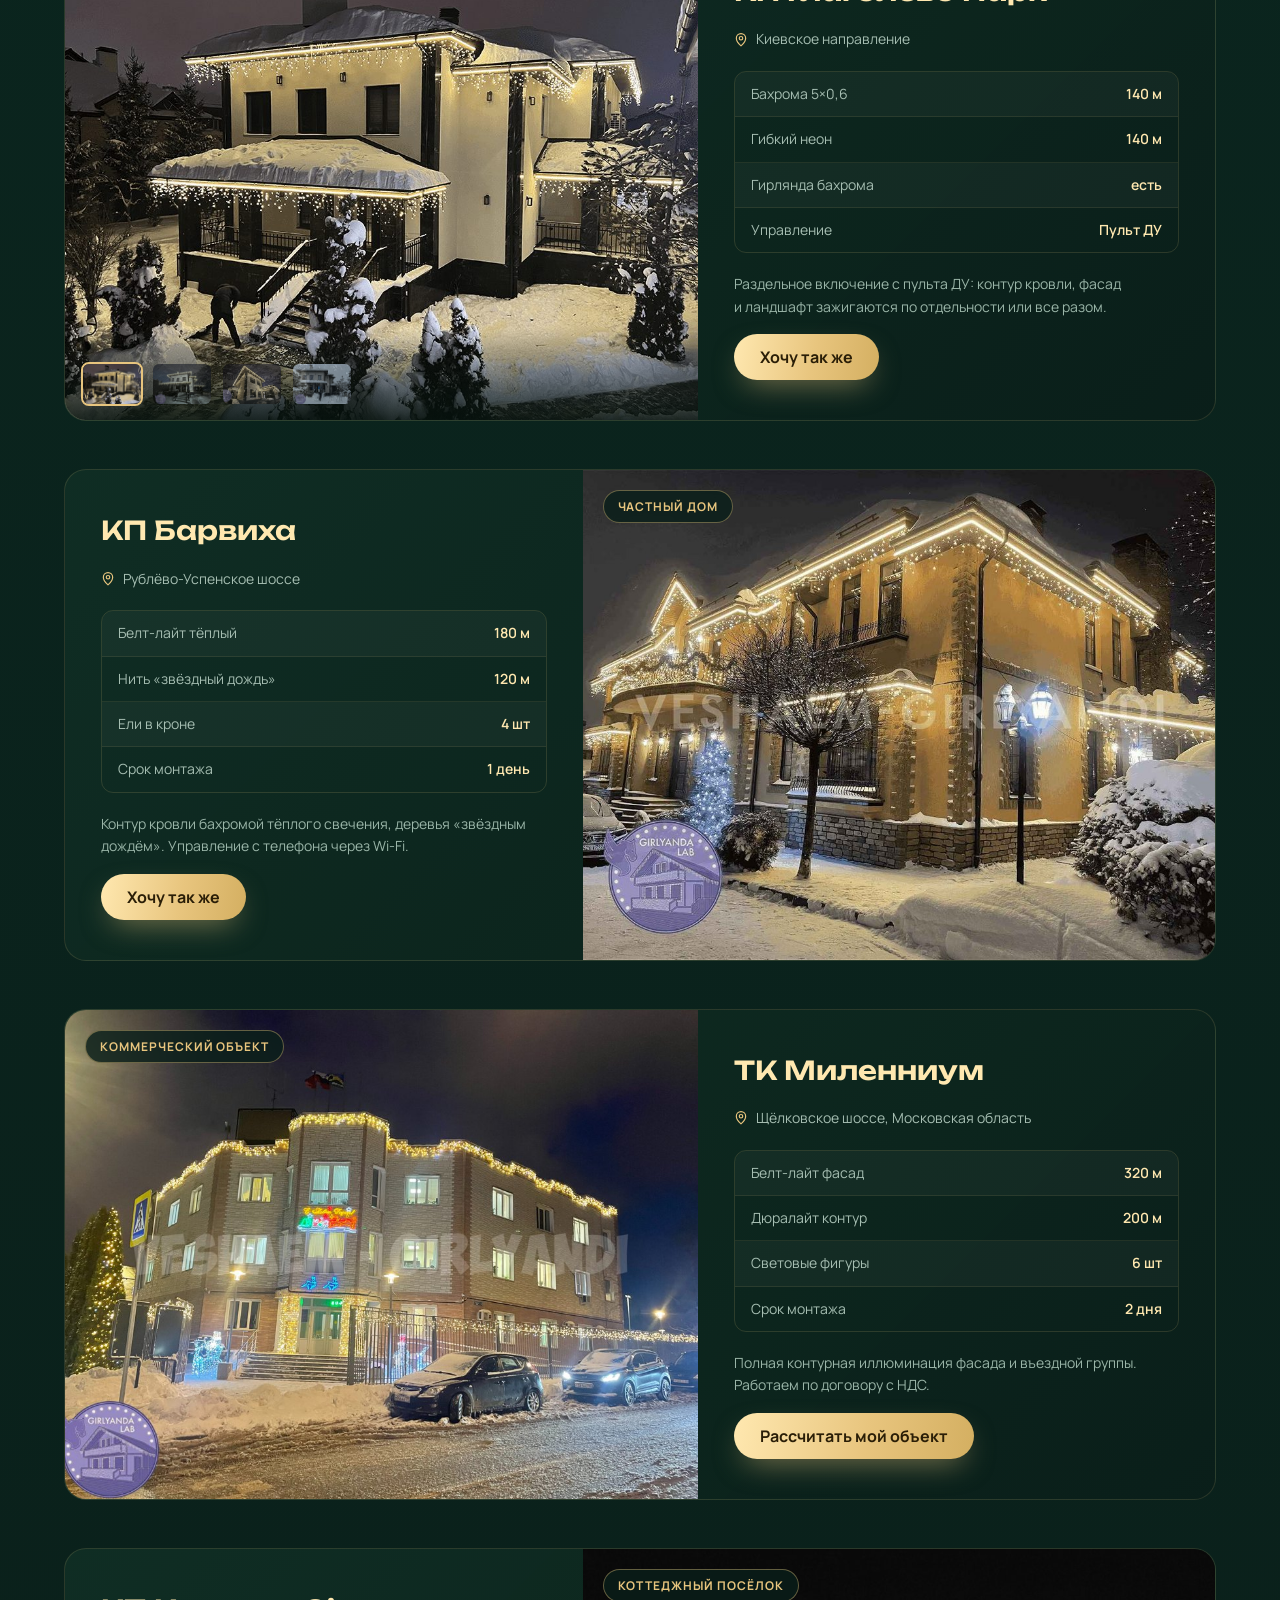
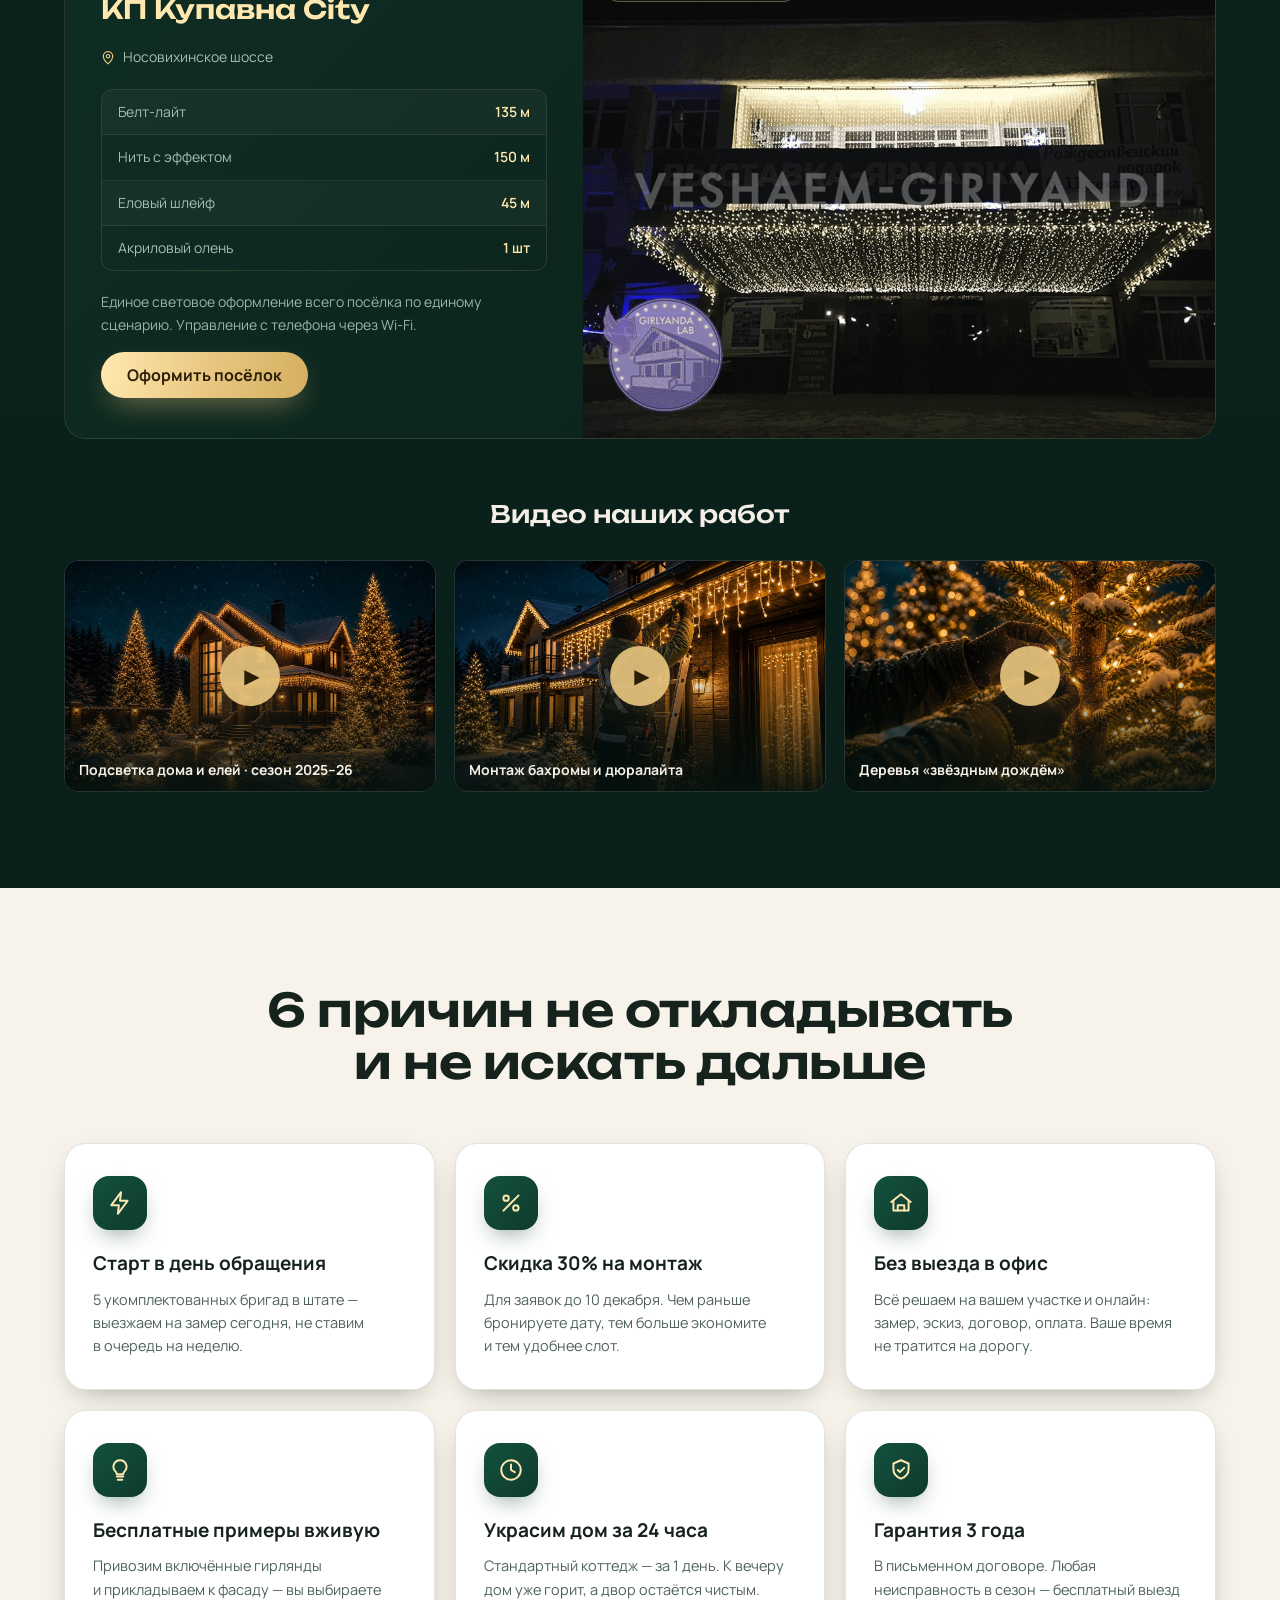
==== commit 5e4e1091: "Правки по ТЗ клиента: 5 проектов, характеристики, контакты, отправка заявок Раздел 1.1 — под блок «5" ====
--- a/index.html
+++ b/index.html
@@ -4,7 +4,7 @@
 <meta charset="UTF-8">
 <meta name="viewport" content="width=device-width, initial-scale=1.0">
 <title>Lumiér — украшение дома гирляндами снаружи под ключ за 1 день | Москва и МО</title>
-<meta name="description" content="Lumiér — новогоднее украшение загородного дома и фасада гирляндами под ключ за 1 день. От 1000 ₽/метр, бесплатный выезд дизайнера с образцами, 3D-эскиз до оплаты, гарантия 3 года. Москва и Московская область. Тел. +7 (977) 142-77-14.">
+<meta name="description" content="Lumiér — новогоднее украшение загородного дома и фасада гирляндами под ключ за 1 день. От 1000 ₽/метр, бесплатный выезд дизайнера с образцами, 3D-эскиз до оплаты, гарантия 3 года. Москва и Московская область. Тел. +7 (977) 134-48-44.">
 <meta name="theme-color" content="#0A1F1A">
 <link rel="preconnect" href="https://fonts.googleapis.com">
 <link rel="preconnect" href="https://fonts.gstatic.com" crossorigin>
@@ -27,7 +27,8 @@
   "@type": "LocalBusiness",
   "name": "Lumiér — украшение домов гирляндами",
   "image": "assets/og-cover.jpg",
-  "telephone": "+7-977-142-77-14",
+  "telephone": "+7-977-134-48-44",
+  "email": "girlandahous@yandex.ru",
   "priceRange": "от 50 000 ₽",
   "areaServed": "Москва и Московская область",
   "address": { "@type": "PostalAddress", "addressRegion": "Москва и МО", "addressCountry": "RU" },
@@ -102,8 +103,8 @@
     </nav>
 
     <div class="header__cta">
-      <a href="tel:+79771427714" class="header__phone">
-        <span>+7 (977) 142-77-14</span>
+      <a href="tel:+79771344844" class="header__phone">
+        <span>+7 (977) 134-48-44</span>
         <small>Москва и МО · без выходных</small>
       </a>
       <button class="btn btn--gold btn--sm js-open-quiz" type="button">Рассчитать за 1 мин</button>
@@ -259,7 +260,7 @@
   <div class="container">
     <header class="section__head">
       <h2 class="section__title">Подберём <span class="grad">тип гирлянды</span> под каждую часть дома</h2>
-      <p class="section__sub">Профессиональная светодиодная подсветка IP65/IP67: морозостойкая до&nbsp;−30&nbsp;°C, низковольтная 12/24&nbsp;В, ресурс ~25&nbsp;000&nbsp;часов. Привезём на&nbsp;замер включённые образцы каждого типа.</p>
+      <p class="section__sub">Профессиональная светодиодная подсветка IP65/IP67: морозостойкая до&nbsp;−40&nbsp;°C, низковольтная 12/24&nbsp;В или сетевая 220&nbsp;В, ресурс до&nbsp;75&nbsp;000&nbsp;часов. Привезём на&nbsp;замер включённые образцы каждого типа.</p>
     </header>
 
     <div class="lights__grid">
@@ -319,6 +320,7 @@
           <li>Монтаж за&nbsp;3–5&nbsp;часов</li>
           <li>Подключение через таймер</li>
           <li>Гарантия 3&nbsp;года</li>
+          <li>После праздников&nbsp;— демонтаж и&nbsp;хранение до&nbsp;следующего сезона</li>
         </ul>
         <button class="btn btn--ghost-dark js-open-quiz" type="button">Рассчитать</button>
       </article>
@@ -334,6 +336,7 @@
           <li>3D-эскиз дома до&nbsp;оплаты</li>
           <li>Монтаж за&nbsp;1&nbsp;день</li>
           <li><b>Wi-Fi-реле с&nbsp;приложением — в&nbsp;подарок</b></li>
+          <li>После праздников&nbsp;— демонтаж и&nbsp;хранение до&nbsp;следующего сезона</li>
         </ul>
         <button class="btn btn--gold js-open-quiz" type="button">Рассчитать мой дом</button>
       </article>
@@ -348,6 +351,7 @@
           <li>Промышленные альпинисты</li>
           <li>Синхронизация и&nbsp;сценарии света</li>
           <li>Приоритетный сервис 24/7</li>
+          <li>После праздников&nbsp;— демонтаж и&nbsp;хранение до&nbsp;следующего сезона</li>
         </ul>
         <button class="btn btn--ghost-dark js-open-quiz" type="button">Рассчитать</button>
       </article>
@@ -375,15 +379,27 @@
     </figure>
 
     <div class="safety__cards">
-      <article class="scard">
+      <article class="scard scard--spec">
+        <span class="scard__ic"><svg viewBox="0 0 24 24" fill="none" stroke="currentColor" stroke-width="1.8" stroke-linecap="round" stroke-linejoin="round" aria-hidden="true"><path d="M6 2v6a6 6 0 0 0 12 0V2"/><path d="M9 2v4M15 2v4M12 14v8"/></svg></span>
+        <h3>Сетевые гирлянды 220&nbsp;В</h3>
+        <ul class="scard__specs">
+          <li>Морозостойкая до&nbsp;−40&nbsp;°C</li>
+          <li>Питание 220&nbsp;В</li>
+          <li>Ресурс до&nbsp;75&nbsp;000&nbsp;часов</li>
+          <li>Возможен демонтаж и&nbsp;хранение до&nbsp;следующего сезона</li>
+        </ul>
+        <p>Защита IP65/IP67: не&nbsp;боятся снега, дождя и&nbsp;оттепели, работают круглый год.</p>
+      </article>
+      <article class="scard scard--spec">
         <span class="scard__ic"><svg viewBox="0 0 24 24" fill="none" stroke="currentColor" stroke-width="1.8" stroke-linecap="round" stroke-linejoin="round" aria-hidden="true"><path d="M13 2 4 14h7l-1 8 9-12h-7l1-8Z"/></svg></span>
-        <h3>Низковольт 12/24&nbsp;В</h3>
+        <h3>Низковольтные гирлянды</h3>
+        <ul class="scard__specs">
+          <li>Морозостойкая до&nbsp;−40&nbsp;°C</li>
+          <li>Низковольтная 12/24&nbsp;В</li>
+          <li>Ресурс до&nbsp;75&nbsp;000&nbsp;часов</li>
+          <li>Возможен демонтаж и&nbsp;хранение до&nbsp;следующего сезона</li>
+        </ul>
         <p>Не&nbsp;бьёт током и&nbsp;не&nbsp;греется&nbsp;— безопасно рядом с&nbsp;детьми и&nbsp;животными.</p>
-      </article>
-      <article class="scard">
-        <span class="scard__ic"><svg viewBox="0 0 24 24" fill="none" stroke="currentColor" stroke-width="1.8" stroke-linecap="round" stroke-linejoin="round" aria-hidden="true"><path d="M12 2v20M2 12h20M5 5l14 14M19 5 5 19"/></svg></span>
-        <h3>IP65/IP67, до&nbsp;−30&nbsp;°C</h3>
-        <p>Не&nbsp;боятся снега, дождя и&nbsp;оттепели. Ресурс ~25&nbsp;000&nbsp;часов, работают круглый год.</p>
       </article>
       <article class="scard">
         <span class="scard__ic"><svg viewBox="0 0 24 24" fill="none" stroke="currentColor" stroke-width="1.8" stroke-linecap="round" stroke-linejoin="round" aria-hidden="true"><path d="M3 11 12 4l9 7"/><path d="M5 10v9h14v-9"/></svg></span>
@@ -489,8 +505,8 @@
       <h2 class="section__title">Пришлите фото дома — <span class="grad">вернём расчёт за 15 минут</span></h2>
       <p class="photo__lead">Не&nbsp;хотите ждать замер? Сфотографируйте фасад с&nbsp;улицы (можно с&nbsp;телефона), отправьте в&nbsp;WhatsApp или&nbsp;Telegram — дизайнер прикинет метраж, подберёт сценарий света и&nbsp;пришлёт вилку цены. Бесплатно и&nbsp;ни&nbsp;к&nbsp;чему не&nbsp;обязывает.</p>
       <div class="photo__actions">
-        <a href="https://wa.me/79771427714" class="btn btn--gold" target="_blank" rel="noopener">Отправить фото в&nbsp;WhatsApp</a>
-        <a href="https://t.me/+79771427714" class="btn btn--ghost" target="_blank" rel="noopener">Отправить в&nbsp;Telegram</a>
+        <a href="https://wa.me/79771344844" class="btn btn--gold" target="_blank" rel="noopener">Отправить фото в&nbsp;WhatsApp</a>
+        <a href="tg://resolve?domain=79771344844" class="btn btn--ghost" target="_blank" rel="noopener">Отправить в&nbsp;Telegram</a>
       </div>
       <ul class="photo__steps">
         <li><b>1.</b> Фото фасада и&nbsp;участка</li>
@@ -592,26 +608,189 @@
       <h2 class="section__title">540&nbsp;домов в&nbsp;Подмосковье уже встречают Новый год в&nbsp;свете</h2>
     </header>
 
-    <!-- before/after -->
+    <!-- до / после: реальные кадры одного дома, КП Глаголево Парк -->
     <div class="ba">
-      <div class="ba__stage" id="baStage">
-        <img class="ba__after" src="assets/after.jpg" alt="Дом после монтажа новогодней подсветки фасада">
-        <div class="ba__before-wrap" id="baBefore"><img class="ba__before" src="assets/before.jpg" alt="Тот же дом до украшения гирляндами"></div>
-        <input class="ba__range" id="baRange" type="range" min="0" max="100" value="50" aria-label="Сравнить до и после">
-        <span class="ba__handle" id="baHandle" aria-hidden="true"></span>
-        <span class="ba__tag ba__tag--l">До</span>
-        <span class="ba__tag ba__tag--r">После</span>
+      <div class="ba__pair">
+        <figure class="ba__shot js-lightbox">
+          <img src="assets/projects/glagolevo-4.jpg" alt="КП Глаголево Парк: дом днём, до включения гирлянд — идёт монтаж в снегопад" loading="lazy">
+          <figcaption class="ba__tag ba__tag--l">Днём, идёт монтаж</figcaption>
+        </figure>
+        <figure class="ba__shot js-lightbox">
+          <img src="assets/projects/glagolevo-1.jpg" alt="КП Глаголево Парк: тот же дом вечером с включённой подсветкой" loading="lazy">
+          <figcaption class="ba__tag ba__tag--r">Вечером, подсветка включена</figcaption>
+        </figure>
       </div>
       <div class="ba__cap">
-        <h3>КП Жульверн, дом 540&nbsp;м²</h3>
-        <p>Контур кровли бахромой тёплого свечения, две ели «звёздным дождём», ландшафт по&nbsp;дорожке к&nbsp;воротам. <b>280&nbsp;метров гирлянд, смонтировано за&nbsp;1&nbsp;день.</b></p>
+        <h3>КП Глаголево Парк, Киевское направление</h3>
+        <p>Бахрома 5×0,6 по&nbsp;контуру кровли и&nbsp;террасы, гибкий неон по&nbsp;фасаду, раздельное включение с&nbsp;пульта&nbsp;ДУ. <b>280&nbsp;метров гирлянд: 140&nbsp;м бахромы и&nbsp;140&nbsp;м неона.</b></p>
       </div>
     </div>
 
     <!-- gallery -->
     <div class="cases__grid">
 
+      <!-- ---- Проект 1: КП Жульверн ---- -->
       <article class="case-card">
+        <div class="case-card__photo js-gal">
+          <img class="js-gal-main" src="assets/projects/zhulvern-1.jpg" alt="КП Жульверн — подсветка фасада и кровли бахромой с мерцанием" loading="lazy">
+          <span class="case-card__tag">Коттеджный посёлок</span>
+          <button class="case-card__zoom js-gal-zoom" type="button" aria-label="Открыть фотографии проекта на весь экран">
+            <svg viewBox="0 0 24 24" fill="none" stroke="currentColor" stroke-width="2" stroke-linecap="round" stroke-linejoin="round" aria-hidden="true"><circle cx="11" cy="11" r="7"/><path d="m20 20-3.5-3.5M11 8v6M8 11h6"/></svg>
+          </button>
+          <div class="case-card__thumbs" role="group" aria-label="Фотографии проекта КП Жульверн">
+            <button class="cthumb is-active" type="button" data-src="assets/projects/zhulvern-1.jpg" data-alt="КП Жульверн — подсветка фасада и кровли бахромой с мерцанием" aria-label="Фото 1"><img src="assets/projects/zhulvern-1.jpg" alt="" loading="lazy"></button>
+            <button class="cthumb" type="button" data-src="assets/projects/zhulvern-2.jpg" data-alt="КП Жульверн — контур кровли и еловый шлейф вдоль террасы" aria-label="Фото 2"><img src="assets/projects/zhulvern-2.jpg" alt="" loading="lazy"></button>
+            <button class="cthumb" type="button" data-src="assets/projects/zhulvern-4.jpg" data-alt="КП Жульверн — вечерний вид участка с включённой иллюминацией" aria-label="Фото 3"><img src="assets/projects/zhulvern-4.jpg" alt="" loading="lazy"></button>
+            <button class="cthumb" type="button" data-src="assets/projects/zhulvern-3.jpg" data-alt="КП Жульверн — монтаж гирлянд с автовышки" aria-label="Фото 4"><img src="assets/projects/zhulvern-3.jpg" alt="" loading="lazy"></button>
+          </div>
+        </div>
+        <div class="case-card__info">
+          <h3 class="case-card__title">КП Жульверн</h3>
+          <p class="case-card__loc">
+            <svg width="14" height="14" viewBox="0 0 24 24" fill="none" stroke="currentColor" stroke-width="2" stroke-linecap="round" stroke-linejoin="round" aria-hidden="true"><path d="M12 22s-8-6.5-8-13a8 8 0 0 1 16 0c0 6.5-8 13-8 13z"/><circle cx="12" cy="9" r="3"/></svg>
+            Ярославское направление
+          </p>
+          <ul class="case-card__specs">
+            <li><span>Бахрома 3×0,6 с&nbsp;мерцанием</span><b>186 м</b></li>
+            <li><span>Гибкий неон</span><b>125 м</b></li>
+            <li><span>Еловый шлейф</span><b>18 м</b></li>
+            <li><span>Управление</span><b>Фотореле</b></li>
+          </ul>
+          <p class="case-card__note">Включается автоматически, когда на&nbsp;улице стемнеет, и&nbsp;выключается на&nbsp;рассвете — без&nbsp;пультов и&nbsp;таймеров.</p>
+          <a href="#calc" class="btn btn--gold case-card__btn">Хочу так же</a>
+        </div>
+      </article>
+
+      <!-- ---- Проект 2: КП Село Завидово ---- -->
+      <article class="case-card case-card--rev">
+        <div class="case-card__photo js-gal">
+          <img class="js-gal-main" src="assets/projects/zavidovo-1.jpg" alt="КП Село Завидово — подсветка дома и живая ель с динамической подсветкой" loading="lazy">
+          <span class="case-card__tag">Коттеджный посёлок</span>
+          <button class="case-card__zoom js-gal-zoom" type="button" aria-label="Открыть фотографии проекта на весь экран">
+            <svg viewBox="0 0 24 24" fill="none" stroke="currentColor" stroke-width="2" stroke-linecap="round" stroke-linejoin="round" aria-hidden="true"><circle cx="11" cy="11" r="7"/><path d="m20 20-3.5-3.5M11 8v6M8 11h6"/></svg>
+          </button>
+          <div class="case-card__thumbs" role="group" aria-label="Фотографии проекта КП Село Завидово">
+            <button class="cthumb is-active" type="button" data-src="assets/projects/zavidovo-1.jpg" data-alt="КП Село Завидово — подсветка дома и живая ель с динамической подсветкой" aria-label="Фото 1"><img src="assets/projects/zavidovo-1.jpg" alt="" loading="lazy"></button>
+            <button class="cthumb" type="button" data-src="assets/projects/zavidovo-2.jpg" data-alt="КП Село Завидово — контур кровли гибким неоном" aria-label="Фото 2"><img src="assets/projects/zavidovo-2.jpg" alt="" loading="lazy"></button>
+            <button class="cthumb" type="button" data-src="assets/projects/zavidovo-3.jpg" data-alt="КП Село Завидово — украшенная ель на участке" aria-label="Фото 3"><img src="assets/projects/zavidovo-3.jpg" alt="" loading="lazy"></button>
+            <button class="cthumb" type="button" data-src="assets/projects/zavidovo-4.jpg" data-alt="КП Село Завидово — монтаж гирлянд на фасад" aria-label="Фото 4"><img src="assets/projects/zavidovo-4.jpg" alt="" loading="lazy"></button>
+          </div>
+        </div>
+        <div class="case-card__info">
+          <h3 class="case-card__title">КП Село Завидово</h3>
+          <p class="case-card__loc">
+            <svg width="14" height="14" viewBox="0 0 24 24" fill="none" stroke="currentColor" stroke-width="2" stroke-linecap="round" stroke-linejoin="round" aria-hidden="true"><path d="M12 22s-8-6.5-8-13a8 8 0 0 1 16 0c0 6.5-8 13-8 13z"/><circle cx="12" cy="9" r="3"/></svg>
+            Ленинградское направление
+          </p>
+          <ul class="case-card__specs">
+            <li><span>Гибкий неон</span><b>57 м</b></li>
+            <li><span>Нить с&nbsp;динамической подсветкой</span><b>140 м</b></li>
+            <li><span>Украшения для&nbsp;деревьев</span><b>есть</b></li>
+            <li><span>Управление</span><b>Wi-Fi со&nbsp;смартфона</b></li>
+          </ul>
+          <p class="case-card__note">Wi-Fi-датчик: сценарии, яркость и&nbsp;расписание переключаются прямо с&nbsp;телефона, из&nbsp;дома или из&nbsp;поездки.</p>
+          <a href="#calc" class="btn btn--gold case-card__btn">Хочу так же</a>
+        </div>
+      </article>
+
+      <!-- ---- Проект 3: КП Юсупово Village ---- -->
+      <article class="case-card">
+        <div class="case-card__photo js-gal">
+          <img class="js-gal-main" src="assets/projects/yusupovo-1.jpg" alt="КП Юсупово Village — бахрома по карнизам и неоновый контур фасада" loading="lazy">
+          <span class="case-card__tag">Коттеджный посёлок</span>
+          <button class="case-card__zoom js-gal-zoom" type="button" aria-label="Открыть фотографии проекта на весь экран">
+            <svg viewBox="0 0 24 24" fill="none" stroke="currentColor" stroke-width="2" stroke-linecap="round" stroke-linejoin="round" aria-hidden="true"><circle cx="11" cy="11" r="7"/><path d="m20 20-3.5-3.5M11 8v6M8 11h6"/></svg>
+          </button>
+          <div class="case-card__thumbs" role="group" aria-label="Фотографии проекта КП Юсупово Village">
+            <button class="cthumb is-active" type="button" data-src="assets/projects/yusupovo-1.jpg" data-alt="КП Юсупово Village — бахрома по карнизам и неоновый контур фасада" aria-label="Фото 1"><img src="assets/projects/yusupovo-1.jpg" alt="" loading="lazy"></button>
+            <button class="cthumb" type="button" data-src="assets/projects/yusupovo-3.jpg" data-alt="КП Юсупово Village — подсветка кровли и живой изгороди" aria-label="Фото 2"><img src="assets/projects/yusupovo-3.jpg" alt="" loading="lazy"></button>
+            <button class="cthumb" type="button" data-src="assets/projects/yusupovo-2.jpg" data-alt="КП Юсупово Village — вечерний вид дома с включённой подсветкой" aria-label="Фото 3"><img src="assets/projects/yusupovo-2.jpg" alt="" loading="lazy"></button>
+            <button class="cthumb" type="button" data-src="assets/projects/yusupovo-4.jpg" data-alt="КП Юсупово Village — монтаж бахромы с автовышки" aria-label="Фото 4"><img src="assets/projects/yusupovo-4.jpg" alt="" loading="lazy"></button>
+          </div>
+        </div>
+        <div class="case-card__info">
+          <h3 class="case-card__title">КП Юсупово Village</h3>
+          <p class="case-card__loc">
+            <svg width="14" height="14" viewBox="0 0 24 24" fill="none" stroke="currentColor" stroke-width="2" stroke-linecap="round" stroke-linejoin="round" aria-hidden="true"><path d="M12 22s-8-6.5-8-13a8 8 0 0 1 16 0c0 6.5-8 13-8 13z"/><circle cx="12" cy="9" r="3"/></svg>
+            Каширское направление
+          </p>
+          <ul class="case-card__specs">
+            <li><span>Бахрома 5×0,6</span><b>160 м</b></li>
+            <li><span>Гибкий неон</span><b>132 м</b></li>
+            <li><span>Управление</span><b>Выключатель</b></li>
+          </ul>
+          <p class="case-card__note">Самое простое управление: обычный выключатель на&nbsp;фасаде — вся иллюминация участка включается одним движением.</p>
+          <a href="#calc" class="btn btn--gold case-card__btn">Хочу так же</a>
+        </div>
+      </article>
+
+      <!-- ---- Проект 4: КП Барвиха 21 ---- -->
+      <article class="case-card case-card--rev">
+        <div class="case-card__photo js-gal">
+          <img class="js-gal-main" src="assets/projects/barvikha21-6.jpg" alt="КП Барвиха 21 — неоновый контур кровли и подсветка фасада" loading="lazy">
+          <span class="case-card__tag">Коттеджный посёлок</span>
+          <button class="case-card__zoom js-gal-zoom" type="button" aria-label="Открыть фотографии проекта на весь экран">
+            <svg viewBox="0 0 24 24" fill="none" stroke="currentColor" stroke-width="2" stroke-linecap="round" stroke-linejoin="round" aria-hidden="true"><circle cx="11" cy="11" r="7"/><path d="m20 20-3.5-3.5M11 8v6M8 11h6"/></svg>
+          </button>
+          <div class="case-card__thumbs" role="group" aria-label="Фотографии проекта КП Барвиха 21">
+            <button class="cthumb is-active" type="button" data-src="assets/projects/barvikha21-6.jpg" data-alt="КП Барвиха 21 — неоновый контур кровли и подсветка фасада" aria-label="Фото 1"><img src="assets/projects/barvikha21-6.jpg" alt="" loading="lazy"></button>
+            <button class="cthumb" type="button" data-src="assets/projects/barvikha21-1.jpg" data-alt="КП Барвиха 21 — подсветка входной группы и гаражных ворот" aria-label="Фото 2"><img src="assets/projects/barvikha21-1.jpg" alt="" loading="lazy"></button>
+            <button class="cthumb" type="button" data-src="assets/projects/barvikha21-2.jpg" data-alt="КП Барвиха 21 — светодиодные гирлянды по фронтонам дома" aria-label="Фото 3"><img src="assets/projects/barvikha21-2.jpg" alt="" loading="lazy"></button>
+            <button class="cthumb" type="button" data-src="assets/projects/barvikha21-7.jpg" data-alt="КП Барвиха 21 — вечерний вид дома со стороны участка" aria-label="Фото 4"><img src="assets/projects/barvikha21-7.jpg" alt="" loading="lazy"></button>
+            <button class="cthumb" type="button" data-src="assets/projects/barvikha21-4.jpg" data-alt="КП Барвиха 21 — подсветка второго дома на участке" aria-label="Фото 5"><img src="assets/projects/barvikha21-4.jpg" alt="" loading="lazy"></button>
+            <button class="cthumb" type="button" data-src="assets/projects/barvikha21-5.jpg" data-alt="КП Барвиха 21 — подсветка хозблока и дорожки" aria-label="Фото 6"><img src="assets/projects/barvikha21-5.jpg" alt="" loading="lazy"></button>
+            <button class="cthumb" type="button" data-src="assets/projects/barvikha21-3.jpg" data-alt="КП Барвиха 21 — тот же дом днём: гирлянды на фасаде незаметны" aria-label="Фото 7"><img src="assets/projects/barvikha21-3.jpg" alt="" loading="lazy"></button>
+          </div>
+        </div>
+        <div class="case-card__info">
+          <h3 class="case-card__title">КП Барвиха 21</h3>
+          <p class="case-card__loc">
+            <svg width="14" height="14" viewBox="0 0 24 24" fill="none" stroke="currentColor" stroke-width="2" stroke-linecap="round" stroke-linejoin="round" aria-hidden="true"><path d="M12 22s-8-6.5-8-13a8 8 0 0 1 16 0c0 6.5-8 13-8 13z"/><circle cx="12" cy="9" r="3"/></svg>
+            Рублёво-Успенское направление
+          </p>
+          <ul class="case-card__specs">
+            <li><span>Гибкий неон</span><b>165 м</b></li>
+            <li><span>Светодиодные гирлянды</span><b>есть</b></li>
+            <li><span>Управление</span><b>Розетка-таймер</b></li>
+          </ul>
+          <p class="case-card__note">Розетка-таймер задаёт и&nbsp;время, и&nbsp;дни недели включения — свет горит только тогда, когда нужно, и&nbsp;не&nbsp;мотает электричество зря.</p>
+          <a href="#calc" class="btn btn--gold case-card__btn">Хочу так же</a>
+        </div>
+      </article>
+
+      <!-- ---- Проект 5: КП Глаголево Парк ---- -->
+      <article class="case-card">
+        <div class="case-card__photo js-gal">
+          <img class="js-gal-main" src="assets/projects/glagolevo-1.jpg" alt="КП Глаголево Парк — бахрома по контуру кровли и подсветка крыльца" loading="lazy">
+          <span class="case-card__tag">Коттеджный посёлок</span>
+          <button class="case-card__zoom js-gal-zoom" type="button" aria-label="Открыть фотографии проекта на весь экран">
+            <svg viewBox="0 0 24 24" fill="none" stroke="currentColor" stroke-width="2" stroke-linecap="round" stroke-linejoin="round" aria-hidden="true"><circle cx="11" cy="11" r="7"/><path d="m20 20-3.5-3.5M11 8v6M8 11h6"/></svg>
+          </button>
+          <div class="case-card__thumbs" role="group" aria-label="Фотографии проекта КП Глаголево Парк">
+            <button class="cthumb is-active" type="button" data-src="assets/projects/glagolevo-1.jpg" data-alt="КП Глаголево Парк — бахрома по контуру кровли и подсветка крыльца" aria-label="Фото 1"><img src="assets/projects/glagolevo-1.jpg" alt="" loading="lazy"></button>
+            <button class="cthumb" type="button" data-src="assets/projects/glagolevo-3.jpg" data-alt="КП Глаголево Парк — неоновый контур фасада и лестницы" aria-label="Фото 2"><img src="assets/projects/glagolevo-3.jpg" alt="" loading="lazy"></button>
+            <button class="cthumb" type="button" data-src="assets/projects/glagolevo-2.jpg" data-alt="КП Глаголево Парк — подсветка бокового фасада дома" aria-label="Фото 3"><img src="assets/projects/glagolevo-2.jpg" alt="" loading="lazy"></button>
+            <button class="cthumb" type="button" data-src="assets/projects/glagolevo-4.jpg" data-alt="КП Глаголево Парк — монтаж гирлянд в снегопад" aria-label="Фото 4"><img src="assets/projects/glagolevo-4.jpg" alt="" loading="lazy"></button>
+          </div>
+        </div>
+        <div class="case-card__info">
+          <h3 class="case-card__title">КП Глаголево Парк</h3>
+          <p class="case-card__loc">
+            <svg width="14" height="14" viewBox="0 0 24 24" fill="none" stroke="currentColor" stroke-width="2" stroke-linecap="round" stroke-linejoin="round" aria-hidden="true"><path d="M12 22s-8-6.5-8-13a8 8 0 0 1 16 0c0 6.5-8 13-8 13z"/><circle cx="12" cy="9" r="3"/></svg>
+            Киевское направление
+          </p>
+          <ul class="case-card__specs">
+            <li><span>Бахрома 5×0,6</span><b>140 м</b></li>
+            <li><span>Гибкий неон</span><b>140 м</b></li>
+            <li><span>Гирлянда бахрома</span><b>есть</b></li>
+            <li><span>Управление</span><b>Пульт ДУ</b></li>
+          </ul>
+          <p class="case-card__note">Раздельное включение с&nbsp;пульта ДУ: контур кровли, фасад и&nbsp;ландшафт зажигаются по&nbsp;отдельности или все разом.</p>
+          <a href="#calc" class="btn btn--gold case-card__btn">Хочу так же</a>
+        </div>
+      </article>
+
+      <article class="case-card case-card--rev">
         <div class="case-card__photo">
           <img src="assets/case-barvikha.jpg" alt="КП Барвиха — новогодняя подсветка загородного дома" loading="lazy">
           <span class="case-card__tag">Частный дом</span>
@@ -633,7 +812,7 @@
         </div>
       </article>
 
-      <article class="case-card case-card--rev">
+      <article class="case-card">
         <div class="case-card__photo">
           <img src="assets/case-milenium.jpg" alt="Контурная иллюминация фасада здания" loading="lazy">
           <span class="case-card__tag">Коммерческий объект</span>
@@ -655,7 +834,7 @@
         </div>
       </article>
 
-      <article class="case-card">
+      <article class="case-card case-card--rev">
         <div class="case-card__photo">
           <img src="assets/case-kupavna.jpg" alt="КП Купавна — входная группа и световой козырёк" loading="lazy">
           <span class="case-card__tag">Коттеджный посёлок</span>
@@ -755,7 +934,7 @@
       </ul>
       <div class="b2b__actions">
         <button class="btn btn--gold js-open-callback" type="button">Запросить КП со&nbsp;сметой</button>
-        <a href="tel:+79771427714" class="btn btn--ghost">+7 (977) 142-77-14</a>
+        <a href="tel:+79771344844" class="btn btn--ghost">+7 (977) 134-48-44</a>
       </div>
     </div>
     <ul class="b2b__stats">
@@ -882,8 +1061,8 @@
       <details class="qa"><summary>За&nbsp;сколько вы&nbsp;украсите мой дом?<span class="qa__ic"></span></summary><p>Стандартный коттедж бригада из&nbsp;3–4&nbsp;человек украшает за&nbsp;1&nbsp;день, это 6–10&nbsp;часов работы. На&nbsp;замер выезжаем в&nbsp;день обращения. Поскольку в&nbsp;штате 5&nbsp;бригад, нам не&nbsp;нужно ставить вас в&nbsp;очередь на&nbsp;неделю.</p></details>
       <details class="qa"><summary>Что входит в&nbsp;бесплатный выезд замерщика?<span class="qa__ic"></span></summary><p>Дизайнер привозит включённые образцы гирлянд, прикладывает их&nbsp;к&nbsp;фасаду, чтобы вы&nbsp;вживую выбрали оттенок и&nbsp;плотность. Замеряет метраж лазерным дальномером, обсуждает сценарии и&nbsp;готовит 3D-эскиз. Выезд бесплатный, даже если вы&nbsp;возьмёте паузу подумать.</p></details>
       <details class="qa"><summary>Из&nbsp;чего складывается цена монтажа?<span class="qa__ic"></span></summary><p>Из&nbsp;четырёх вещей: метраж по&nbsp;контуру, высотность и&nbsp;сложность доступа (коэффициент 1.2–2.0), тип гирлянды (нить, бахрома, дюралайт, неон) и&nbsp;объём. Чем больше объём — тем больше скидка. Все коэффициенты показываем в&nbsp;смете, скрытых наценок нет.</p></details>
-      <details class="qa"><summary>Какие гирлянды используете и&nbsp;не&nbsp;перегорят&nbsp;ли они зимой?<span class="qa__ic"></span></summary><p>Профессиональные светодиодные гирлянды с&nbsp;защитой IP65/IP67: нить — для&nbsp;контуров и&nbsp;деталей, бахрома — для&nbsp;карнизов, сетка — для&nbsp;больших плоскостей, занавес и&nbsp;дюралайт — для&nbsp;акцентов. Рассчитаны на&nbsp;мороз до&nbsp;−30&nbsp;°C и&nbsp;круглогодичную работу, ресурс — около 25&nbsp;000&nbsp;часов.</p></details>
-      <details class="qa"><summary>Это безопасно для&nbsp;детей и&nbsp;животных?<span class="qa__ic"></span></summary><p>Да. Используем низковольтные гирлянды 12/24&nbsp;В&nbsp;— они не&nbsp;бьют током и&nbsp;не&nbsp;нагреваются. Все соединения герметичны, блоки питания спрятаны и&nbsp;защищены. Материалы сертифицированы.</p></details>
+      <details class="qa"><summary>Какие гирлянды используете и&nbsp;не&nbsp;перегорят&nbsp;ли они зимой?<span class="qa__ic"></span></summary><p>Профессиональные светодиодные гирлянды с&nbsp;защитой IP65/IP67: нить — для&nbsp;контуров и&nbsp;деталей, бахрома — для&nbsp;карнизов, сетка — для&nbsp;больших плоскостей, занавес и&nbsp;дюралайт — для&nbsp;акцентов. Рассчитаны на&nbsp;мороз до&nbsp;−40&nbsp;°C и&nbsp;круглогодичную работу, ресурс — до&nbsp;75&nbsp;000&nbsp;часов.</p></details>
+      <details class="qa"><summary>Это безопасно для&nbsp;детей и&nbsp;животных?<span class="qa__ic"></span></summary><p>Да. Там, где до&nbsp;гирлянды можно дотянуться, используем низковольтные 12/24&nbsp;В&nbsp;— они не&nbsp;бьют током и&nbsp;не&nbsp;нагреваются. Все соединения герметичны, блоки питания спрятаны и&nbsp;защищены. Материалы сертифицированы.</p></details>
       <details class="qa"><summary>Как управлять подсветкой?<span class="qa__ic"></span></summary><p>По&nbsp;умолчанию ставим таймер или фотореле — свет сам включается с&nbsp;сумерками. В&nbsp;пакетах «Стандарт» и&nbsp;«Премиум» дарим Wi-Fi-реле с&nbsp;приложением: включение со&nbsp;смартфона, расписание и&nbsp;сценарии. Для&nbsp;больших проектов делаем синхронизацию и&nbsp;динамические сцены.</p></details>
       <details class="qa"><summary>Не&nbsp;повредите&nbsp;ли фасад креплениями?<span class="qa__ic"></span></summary><p>Нет. На&nbsp;штукатурке, дереве и&nbsp;камне используем клипсы, гарпунный крепёж и&nbsp;стяжки вместо сверления там, где это возможно. После демонтажа следов не&nbsp;остаётся — это прописано в&nbsp;договоре.</p></details>
       <details class="qa"><summary>Работаете&nbsp;ли с&nbsp;коттеджными посёлками и&nbsp;по&nbsp;безналу?<span class="qa__ic"></span></summary><p>Да. Оформляем въездные группы, общие зоны и&nbsp;ёлки на&nbsp;территории посёлков по&nbsp;договору с&nbsp;УК, работаем с&nbsp;НДС и&nbsp;безналичной оплатой, предоставляем закрывающие документы.</p></details>
@@ -900,10 +1079,10 @@
       <h2>До&nbsp;Нового года осталось меньше, чем кажется</h2>
       <p>Забронируйте дату монтажа сейчас — пока действует <b>скидка 30%</b> и&nbsp;есть свободные слоты на&nbsp;удобные дни. Замер и&nbsp;эскиз бесплатны и&nbsp;ни&nbsp;к&nbsp;чему не&nbsp;обязывают.</p>
       <div class="cta__contacts">
-        <a href="tel:+79771427714" class="cta__phone">+7 (977) 142-77-14</a>
+        <a href="tel:+79771344844" class="cta__phone">+7 (977) 134-48-44</a>
         <div class="cta__mess">
-          <a href="https://wa.me/79771427714" class="msg msg--wa" target="_blank" rel="noopener">WhatsApp</a>
-          <a href="https://t.me/+79771427714" class="msg msg--tg" target="_blank" rel="noopener">Telegram</a>
+          <a href="https://wa.me/79771344844" class="msg msg--wa" target="_blank" rel="noopener">WhatsApp</a>
+          <a href="tg://resolve?domain=79771344844" class="msg msg--tg" target="_blank" rel="noopener">Telegram</a>
         </div>
       </div>
     </div>
@@ -968,8 +1147,8 @@
     </nav>
     <div class="footer__col">
       <h4>Контакты</h4>
-      <a href="tel:+79771427714" class="footer__phone">+7 (977) 142-77-14</a>
-      <a href="mailto:hello@lumier.ru">hello@lumier.ru</a>
+      <a href="tel:+79771344844" class="footer__phone">+7 (977) 134-48-44</a>
+      <a href="mailto:girlandahous@yandex.ru">girlandahous@yandex.ru</a>
       <p class="footer__small">ИП/ООО · реквизиты по&nbsp;запросу · безнал и&nbsp;НДС</p>
       <button class="btn btn--gold btn--sm js-open-callback" type="button">Заказать звонок</button>
     </div>
@@ -982,7 +1161,7 @@
 
 <!-- ============ STICKY MOBILE BAR ============ -->
 <div class="mobilebar">
-  <a href="tel:+79771427714" class="mobilebar__call">Позвонить</a>
+  <a href="tel:+79771344844" class="mobilebar__call">Позвонить</a>
   <button class="mobilebar__calc js-open-quiz" type="button">Рассчитать за 1 мин</button>
 </div>
 
@@ -1006,7 +1185,13 @@
 <div class="toast" id="toast" hidden><b>Заявка принята!</b><span>Менеджер Lumiér перезвонит в&nbsp;течение 15&nbsp;минут.</span></div>
 
 <!-- lightbox -->
-<div class="lightbox" id="lightbox" hidden><button class="lightbox__close" aria-label="Закрыть">×</button><img id="lightboxImg" src="" alt=""></div>
+<div class="lightbox" id="lightbox" hidden>
+  <button class="lightbox__close" aria-label="Закрыть">×</button>
+  <button class="lightbox__nav lightbox__nav--prev" id="lightboxPrev" aria-label="Предыдущее фото" hidden>‹</button>
+  <img id="lightboxImg" src="" alt="">
+  <button class="lightbox__nav lightbox__nav--next" id="lightboxNext" aria-label="Следующее фото" hidden>›</button>
+  <span class="lightbox__count" id="lightboxCount" hidden></span>
+</div>
 
 <script src="js/main.js"></script>
 </body>
--- a/css/styles.css
+++ b/css/styles.css
@@ -192,9 +192,8 @@
 /* =================== PAINS =================== */
 .pains{ background:linear-gradient(180deg,var(--night-2),var(--night)); }
 .pains__grid{ display:grid; grid-template-columns:repeat(4,1fr); gap:20px; }
-.pain{ padding:28px 26px; border-radius:var(--r); background:linear-gradient(180deg,rgba(255,255,255,.05),rgba(255,255,255,.02)); border:1px solid var(--glass-line); position:relative; overflow:hidden; transition:transform .25s, border-color .25s; }
-.pain::before{ content:""; position:absolute; left:0; top:0; right:0; height:3px; background:linear-gradient(90deg,var(--warm),var(--gold-2)); opacity:.85; }
-.pain:hover{ transform:translateY(-5px); border-color:var(--line); }
+.pain{ padding:28px 26px; border-radius:var(--r); background:linear-gradient(180deg,rgba(255,255,255,.05),rgba(255,255,255,.02)); border:1px solid var(--glass-line); position:relative; overflow:hidden; transition:transform .3s, border-color .3s, box-shadow .3s; }
+.pain:hover{ transform:translateY(-5px); border-color:rgba(232,197,126,.35); }
 .pain__ic{ display:grid; place-items:center; width:50px; height:50px; border-radius:14px; background:rgba(232,197,126,.12); border:1px solid rgba(232,197,126,.3); color:var(--gold); margin-bottom:18px; }
 .pain__ic svg{ width:25px; height:25px; }
 .pain__no{ position:absolute; top:18px; right:22px; font-family:var(--display); font-weight:700; font-size:46px; color:var(--gold); opacity:.12; line-height:1; }
@@ -327,7 +326,7 @@
 
 /* =================== CASES =================== */
 .cases{ background:linear-gradient(180deg,var(--night-2),var(--night)); }
-.ba{ display:grid; grid-template-columns:1.3fr .7fr; gap:32px; align-items:center; margin-bottom:48px; }
+.ba{ margin-bottom:48px; }   /* пара кадров во всю ширину, подпись под ними */
 .ba__stage{ position:relative; border-radius:var(--r); overflow:hidden; aspect-ratio:16/10; box-shadow:var(--shadow); user-select:none; border:1px solid var(--glass-line); }
 .ba__stage img{ position:absolute; inset:0; width:100%; height:100%; object-fit:cover; }
 .ba__after{ background:linear-gradient(160deg,#14503d,#0a2a20); }
@@ -339,7 +338,13 @@
 .ba__handle::after{ content:"⇆"; position:absolute; top:50%; left:50%; transform:translate(-50%,-50%); width:40px; height:40px; border-radius:50%; background:var(--warm); color:#2A1E07; display:grid; place-items:center; font-size:15px; font-weight:800; box-shadow:0 4px 14px rgba(0,0,0,.4); }
 .ba__tag{ position:absolute; top:14px; padding:5px 12px; border-radius:999px; font-size:12px; font-weight:700; background:rgba(10,31,26,.7); backdrop-filter:blur(6px); }
 .ba__tag--l{ left:14px; } .ba__tag--r{ right:14px; color:var(--gold); }
-.ba__cap h3{ font-family:var(--display); font-weight:500; font-size:24px; }
+/* пара реальных кадров «днём / вечером» вместо шторки-сравнения:
+   снимки сделаны с разных точек, поэтому вайп-слайдер здесь неуместен */
+.ba__pair{ display:grid; grid-template-columns:1fr 1fr; gap:18px; }
+.ba__shot{ position:relative; border-radius:var(--r); overflow:hidden; aspect-ratio:4/3; box-shadow:var(--shadow); border:1px solid var(--glass-line); cursor:zoom-in; }
+.ba__shot img{ width:100%; height:100%; object-fit:cover; display:block; transition:transform .6s ease; }
+.ba__shot:hover img{ transform:scale(1.03); }
+.ba__cap h3{ font-family:var(--display); font-weight:500; font-size:24px; margin-top:22px; }
 .ba__cap p{ margin-top:12px; color:var(--muted); }
 .ba__cap b{ color:var(--warm); }
 .cases__grid{ display:grid; grid-template-columns:repeat(3,1fr); gap:18px; }
@@ -351,7 +356,7 @@
 .case figcaption span{ font-size:12.5px; color:var(--muted); }
 
 /* --- Rich case cards --- */
-.cases__grid{ display:flex; flex-direction:column; gap:2px; margin-top:40px; border-radius:var(--r); overflow:hidden; }
+.cases__grid{ display:flex; flex-direction:column; gap:48px; margin-top:40px; }
 .case-card{ display:grid; grid-template-columns:1.1fr .9fr; background:linear-gradient(135deg,rgba(16,46,36,.96),rgba(10,31,26,.98)); border:1px solid rgba(232,197,126,.14); border-radius:var(--r); overflow:hidden; gap:0; transition:border-color .3s; }
 .case-card:hover{ border-color:rgba(232,197,126,.36); }
 .case-card--rev{ grid-template-columns:.9fr 1.1fr; }
@@ -373,6 +378,34 @@
 .case-card__specs b{ color:var(--warm); font-weight:600; }
 .case-card__note{ font-size:14px; color:#9ab5a8; line-height:1.6; }
 .case-card__btn{ align-self:flex-start; margin-top:auto; }
+
+/* --- Галерея фото внутри кейс-карточки --- */
+.case-card__photo.js-gal .js-gal-main{ cursor:zoom-in; }
+.case-card__zoom{
+  position:absolute; top:18px; right:18px; z-index:2;
+  width:40px; height:40px; border-radius:50%; display:grid; place-items:center;
+  background:rgba(10,31,26,.72); border:1px solid rgba(232,197,126,.35); color:var(--gold);
+  backdrop-filter:blur(6px); opacity:0; transform:scale(.9); transition:.25s;
+}
+.case-card__zoom svg{ width:19px; height:19px; }
+.case-card:hover .case-card__zoom{ opacity:1; transform:scale(1); }
+.case-card__zoom:hover{ background:var(--gold); color:#2A1E07; border-color:var(--gold); }
+.case-card__zoom:focus-visible{ opacity:1; transform:scale(1); }
+.case-card__thumbs{
+  position:absolute; left:0; right:0; bottom:0; z-index:2;
+  display:flex; gap:8px; padding:34px 16px 14px; overflow-x:auto;
+  background:linear-gradient(180deg, transparent, rgba(6,18,14,.88));
+  scrollbar-width:none;
+}
+.case-card__thumbs::-webkit-scrollbar{ display:none; }
+.cthumb{
+  flex:0 0 62px; height:44px; border-radius:8px; overflow:hidden; padding:0;
+  border:2px solid transparent; opacity:.62; transition:.22s; cursor:pointer;
+}
+.cthumb img{ width:100%; height:100%; object-fit:cover; display:block; }
+.cthumb:hover{ opacity:1; }
+.cthumb.is-active{ opacity:1; border-color:var(--gold); }
+.cthumb:focus-visible{ opacity:1; outline:2px solid var(--gold); outline-offset:2px; }
 
 /* --- Segments --- */
 .segs{ background:var(--night); color:var(--cream); }
@@ -423,6 +456,16 @@
 .scard__ic svg{ width:27px; height:27px; }
 .scard h3{ font-size:17.5px; }
 .scard p{ margin-top:9px; font-size:14px; color:var(--muted); }
+/* карточка-характеристика: список параметров + поясняющая строка снизу */
+.scard--spec{ display:flex; flex-direction:column; }
+.scard__specs{ list-style:none; margin-top:14px; display:flex; flex-direction:column; gap:9px; }
+.scard__specs li{ position:relative; padding-left:20px; font-size:14px; line-height:1.5; color:var(--cream); }
+.scard__specs li::before{
+  content:""; position:absolute; left:0; top:.52em;
+  width:7px; height:7px; border-radius:50%; background:var(--gold);
+  box-shadow:0 0 10px rgba(232,197,126,.55);
+}
+.scard--spec p{ margin-top:auto; padding-top:14px; }
 .safety__cta{ text-align:center; margin-top:32px; }
 
 /* =================== B2B =================== */
@@ -540,9 +583,26 @@
 .modal__box form{ display:flex; flex-direction:column; gap:14px; }
 .modal__close,.lightbox__close{ position:absolute; top:14px; right:16px; width:38px; height:38px; border-radius:50%; font-size:24px; color:var(--cream); background:rgba(255,255,255,.06); transition:.2s; }
 .modal__close:hover{ background:var(--gold); color:#2A1E07; }
-.lightbox{ background:rgba(5,16,12,.92); }
+.lightbox{ background:rgba(5,16,12,.97); }
 .lightbox img{ max-width:92vw; max-height:86vh; border-radius:14px; box-shadow:var(--shadow); }
 .lightbox__close{ position:fixed; top:24px; right:24px; }
+.lightbox__close:hover{ background:var(--gold); color:#2A1E07; }
+.lightbox__nav{
+  position:fixed; top:50%; transform:translateY(-50%); z-index:3;
+  width:52px; height:52px; border-radius:50%; font-size:26px; line-height:1;
+  color:var(--cream); background:rgba(255,255,255,.08); border:1px solid rgba(255,255,255,.14);
+  backdrop-filter:blur(6px); transition:.2s;
+}
+.lightbox__nav:hover{ background:var(--gold); color:#2A1E07; border-color:var(--gold); }
+.lightbox__nav--prev{ left:24px; } .lightbox__nav--next{ right:24px; }
+.lightbox__nav[hidden]{ display:none; }
+.lightbox__count{
+  position:fixed; bottom:26px; left:50%; transform:translateX(-50%); z-index:3;
+  font-size:13px; font-weight:600; letter-spacing:.06em; color:var(--muted);
+  background:rgba(10,31,26,.7); border:1px solid var(--glass-line);
+  padding:7px 16px; border-radius:999px; backdrop-filter:blur(6px);
+}
+.lightbox__count[hidden]{ display:none; }
 
 /* =================== TOAST =================== */
 .toast{ position:fixed; bottom:28px; left:50%; transform:translateX(-50%) translateY(20px); z-index:100; padding:18px 26px; border-radius:16px; background:linear-gradient(100deg,var(--warm),var(--gold-2)); color:#2A1E07; box-shadow:var(--shadow); opacity:0; transition:.4s; text-align:center; }
@@ -607,8 +667,7 @@
 
 
 /* акцент-полоска слева у карточек болей */
-.pain{ border-left:2px solid transparent; }
-.pain:hover{ border-left-color:var(--gold-2); }
+.pain:hover{ box-shadow:0 0 0 1px rgba(232,197,126,.3), 0 20px 46px -26px #000; }
 
 /* десктоп-таймлайн процесса: оживляем кружки */
 .step__num{ transition:transform .25s, box-shadow .25s; }
@@ -673,6 +732,8 @@
   .case-card--rev .case-card__photo{ order:0; }
   .case-card--rev .case-card__info{ order:1; }
   .case-card__photo{ min-height:240px; }
+  .case-card__photo.js-gal{ min-height:300px; }  /* запас под полосу миниатюр */
+  .case-card__zoom{ opacity:1; transform:none; }  /* на тач-устройствах нет :hover */
   .case-card__info{ padding:28px 24px; }
   .segs__grid{ grid-template-columns:1fr; }
   .trust__stats{ grid-template-columns:1fr 1fr; gap:30px 18px; }
@@ -684,6 +745,7 @@
 @media (max-width:560px){
   .pains__grid,.services__bento,.prices__grid,.usp__grid,.cases__grid,.video__grid,.team__grid,.lights__grid,.creds__grid,.safety__cards{ grid-template-columns:1fr; }
   .social__grid{ grid-template-columns:repeat(2,1fr); }
+  .ba__pair{ grid-template-columns:1fr; }
   .safety__banner figcaption{ background:linear-gradient(180deg, rgba(6,18,14,.5), rgba(6,18,14,.92)); padding:0 24px; }
   .b2b__stats{ grid-template-columns:1fr 1fr; }
   .social__cta{ flex-direction:column; align-items:flex-start; }
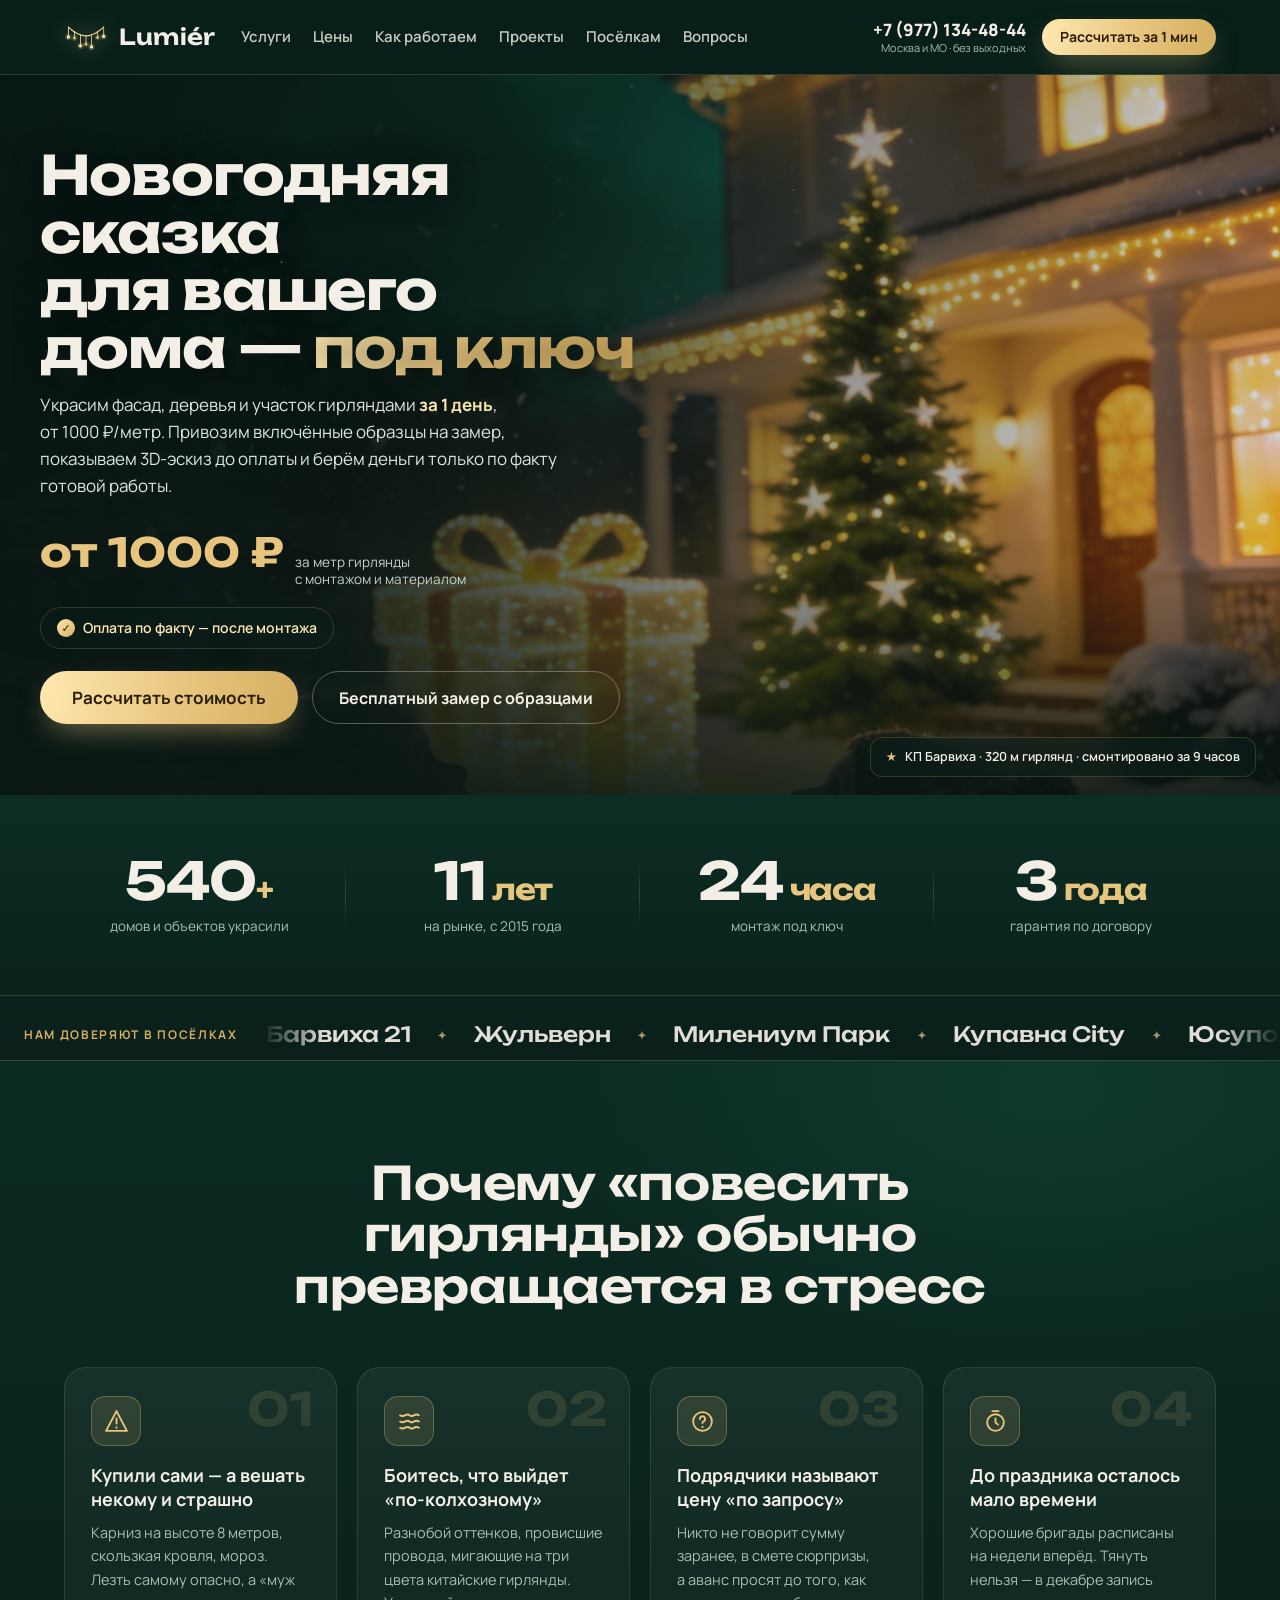
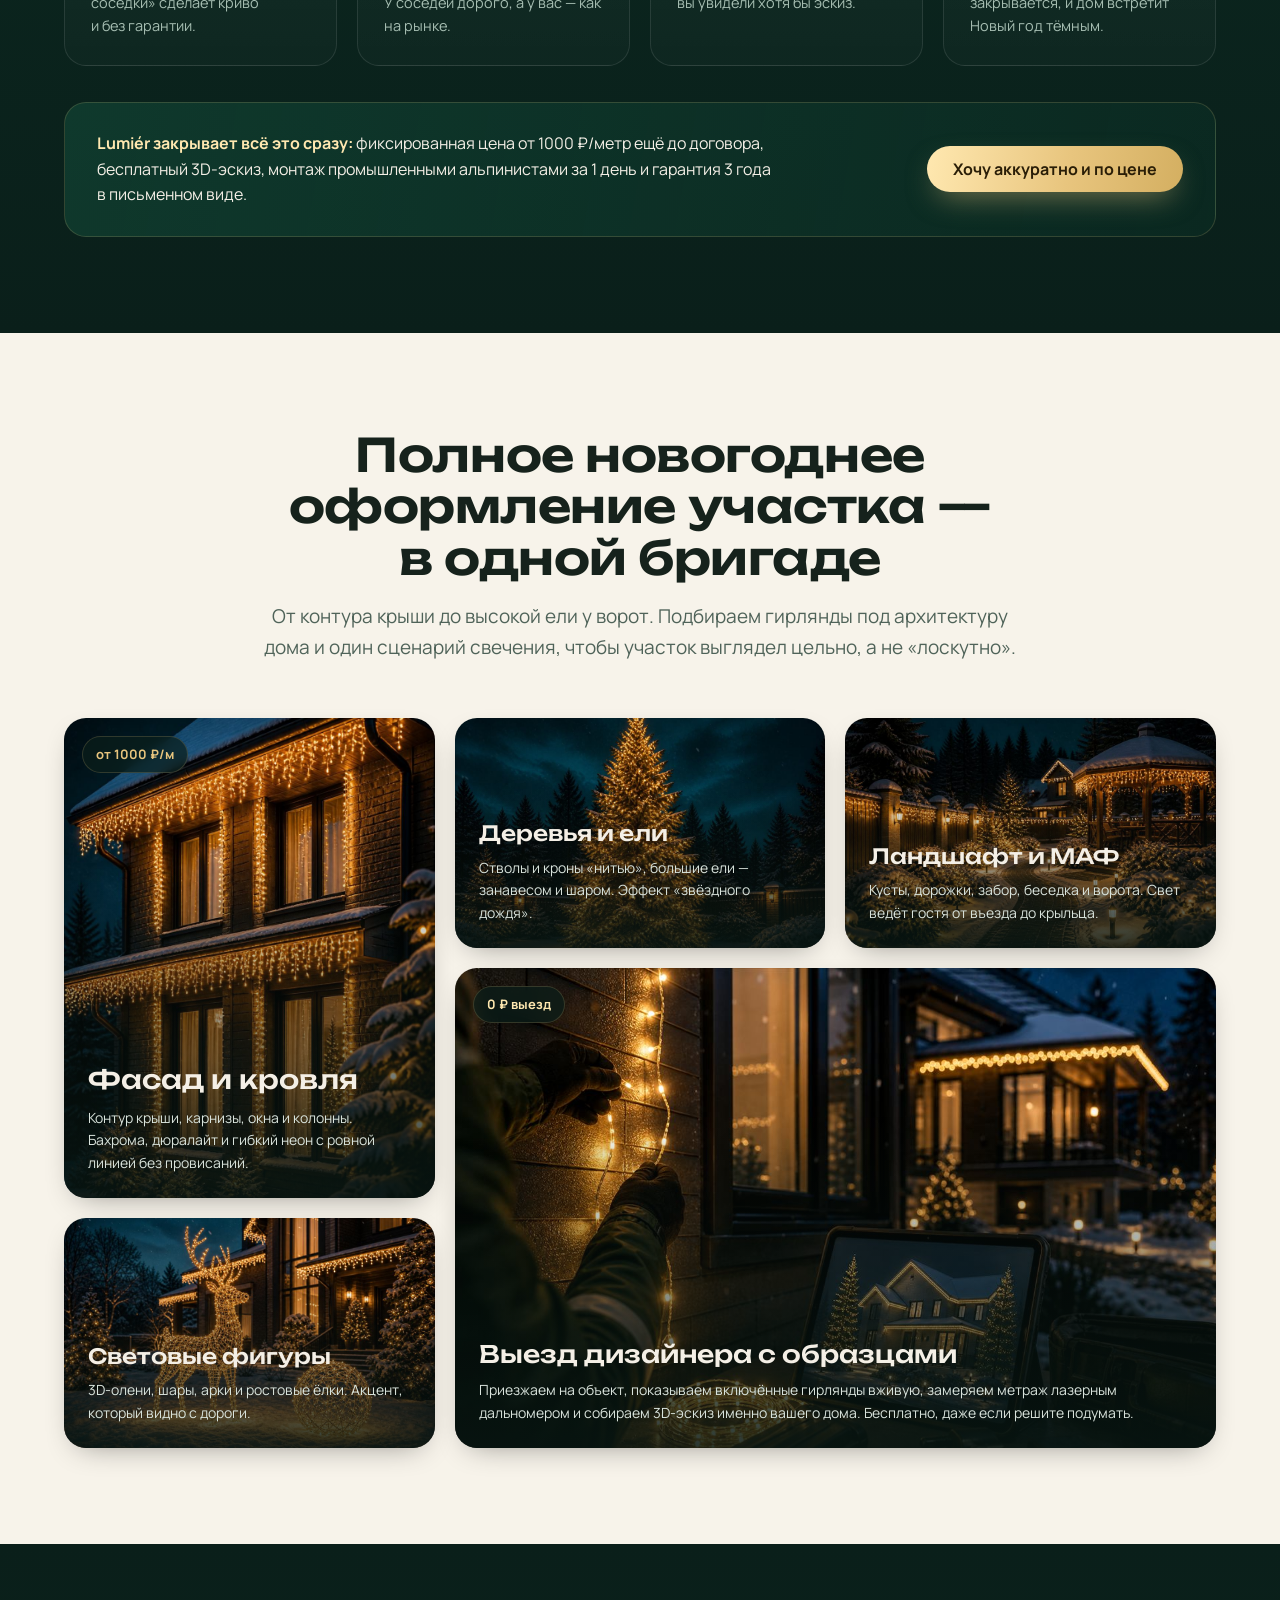
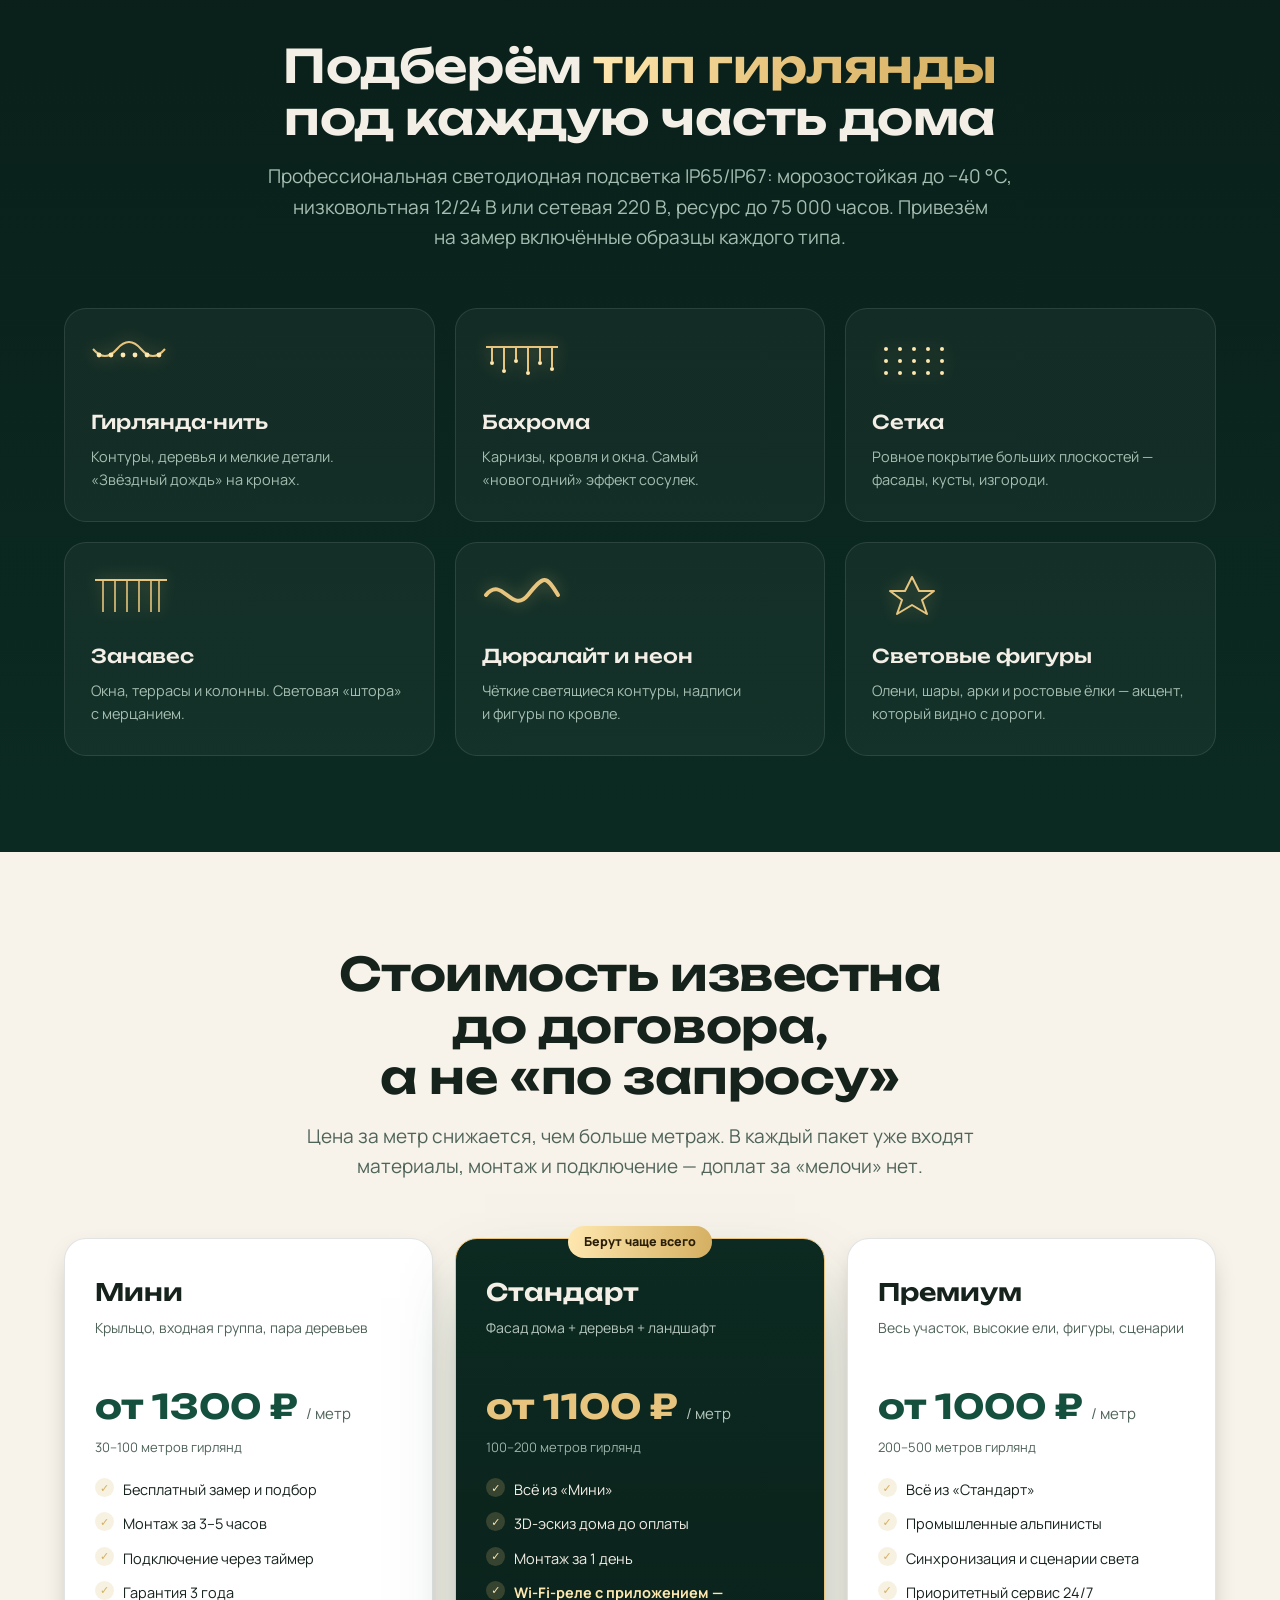
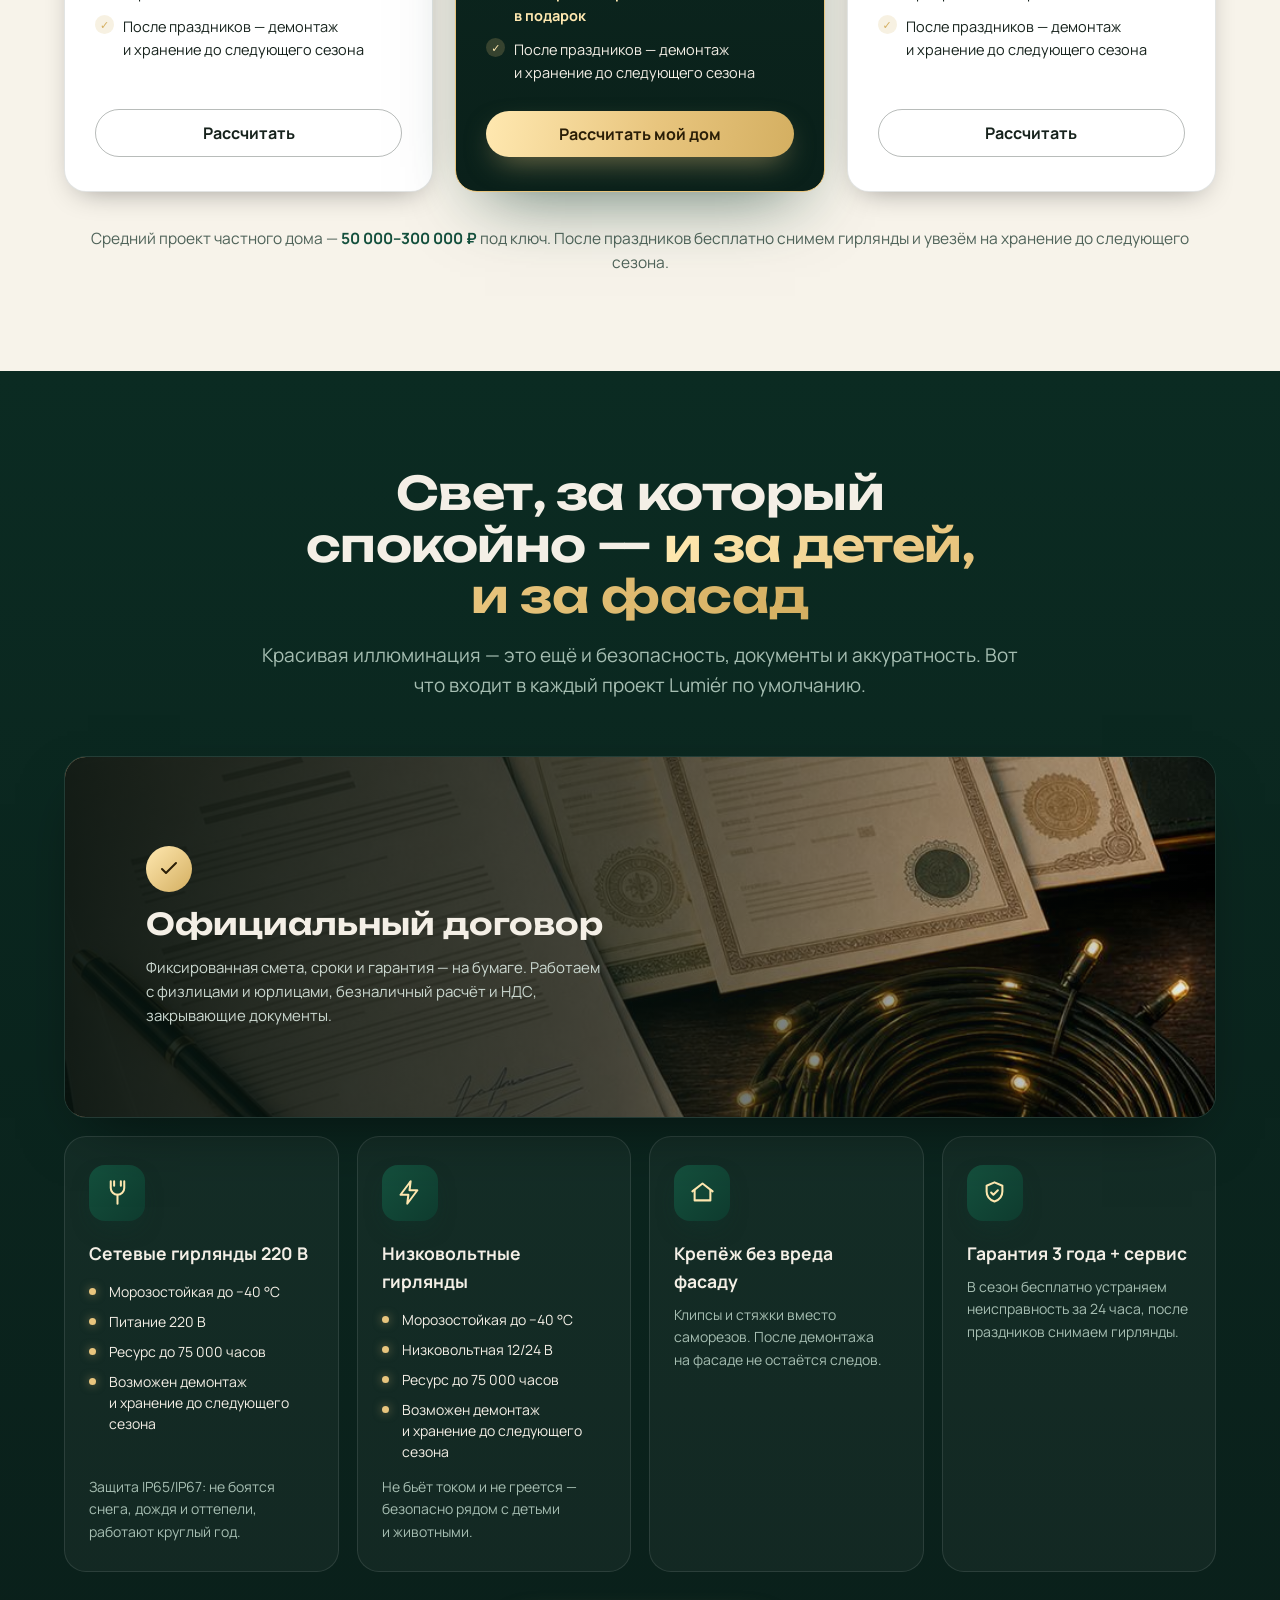
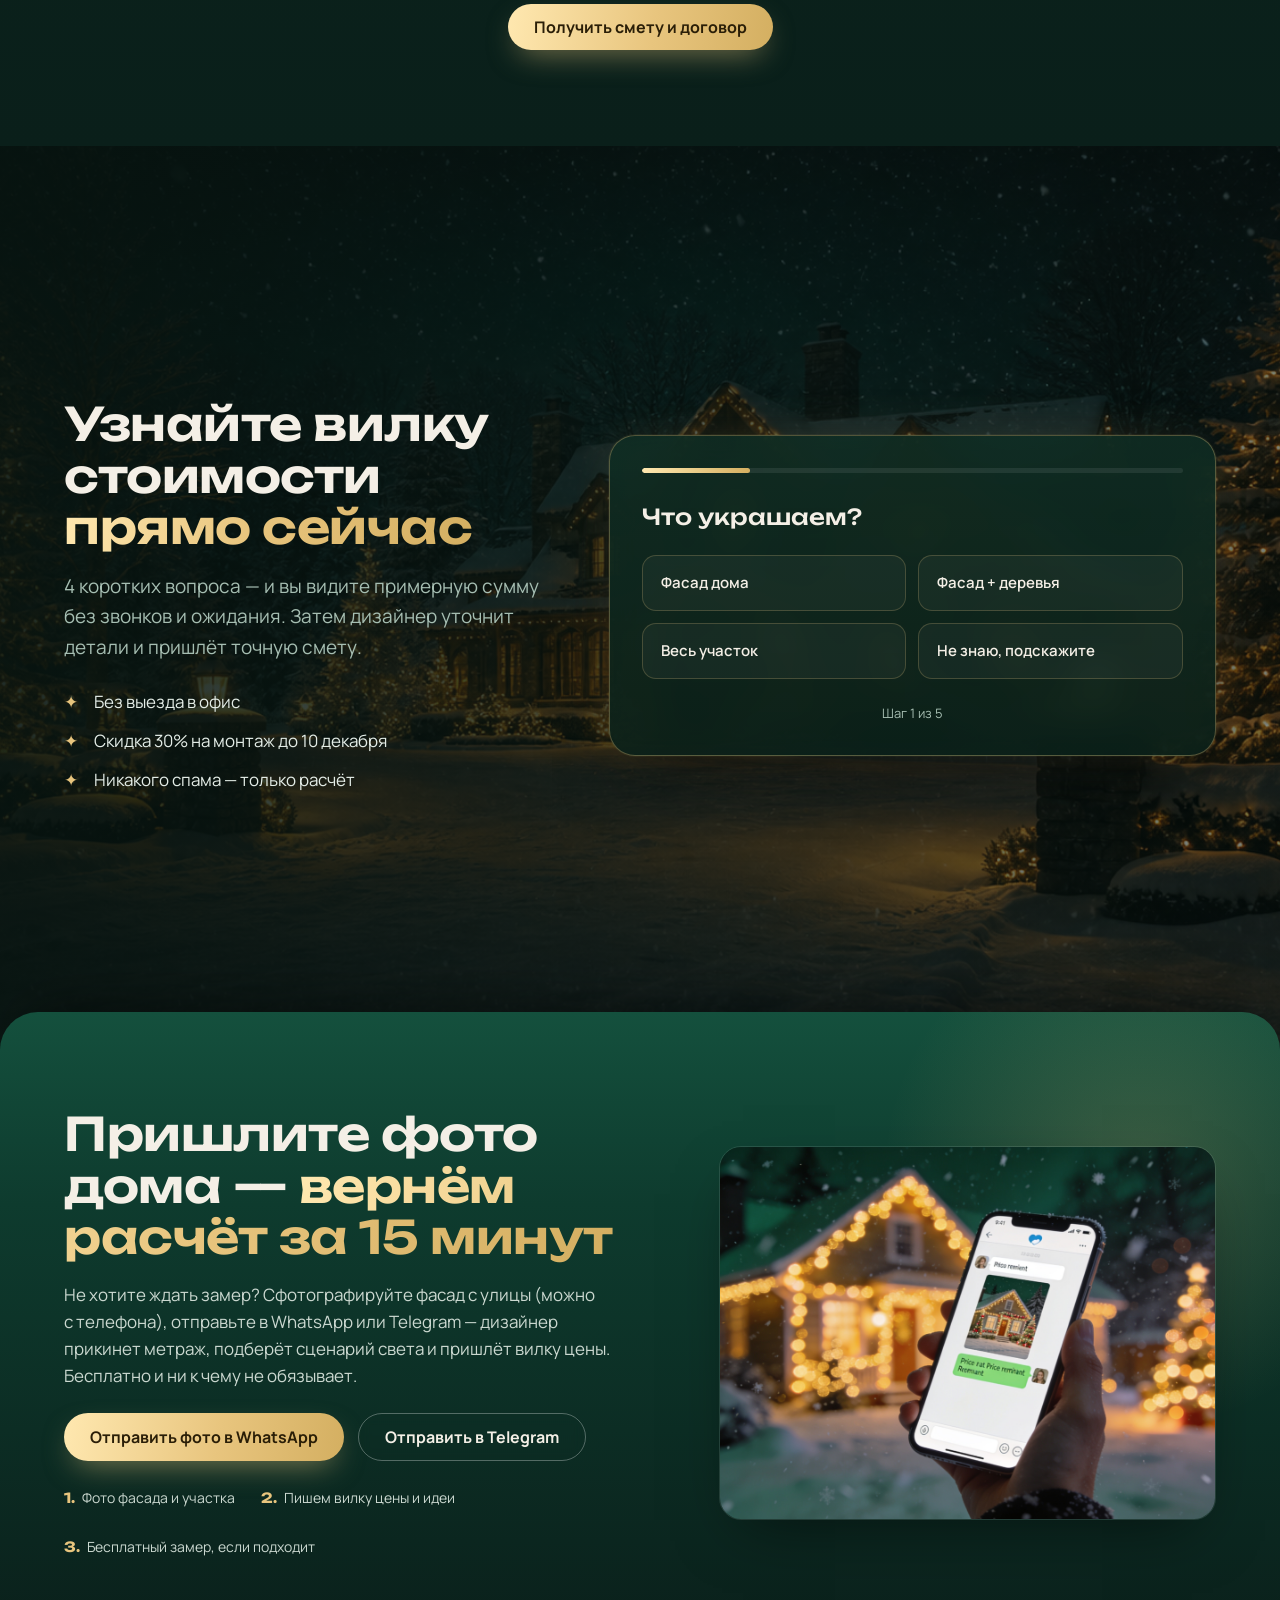
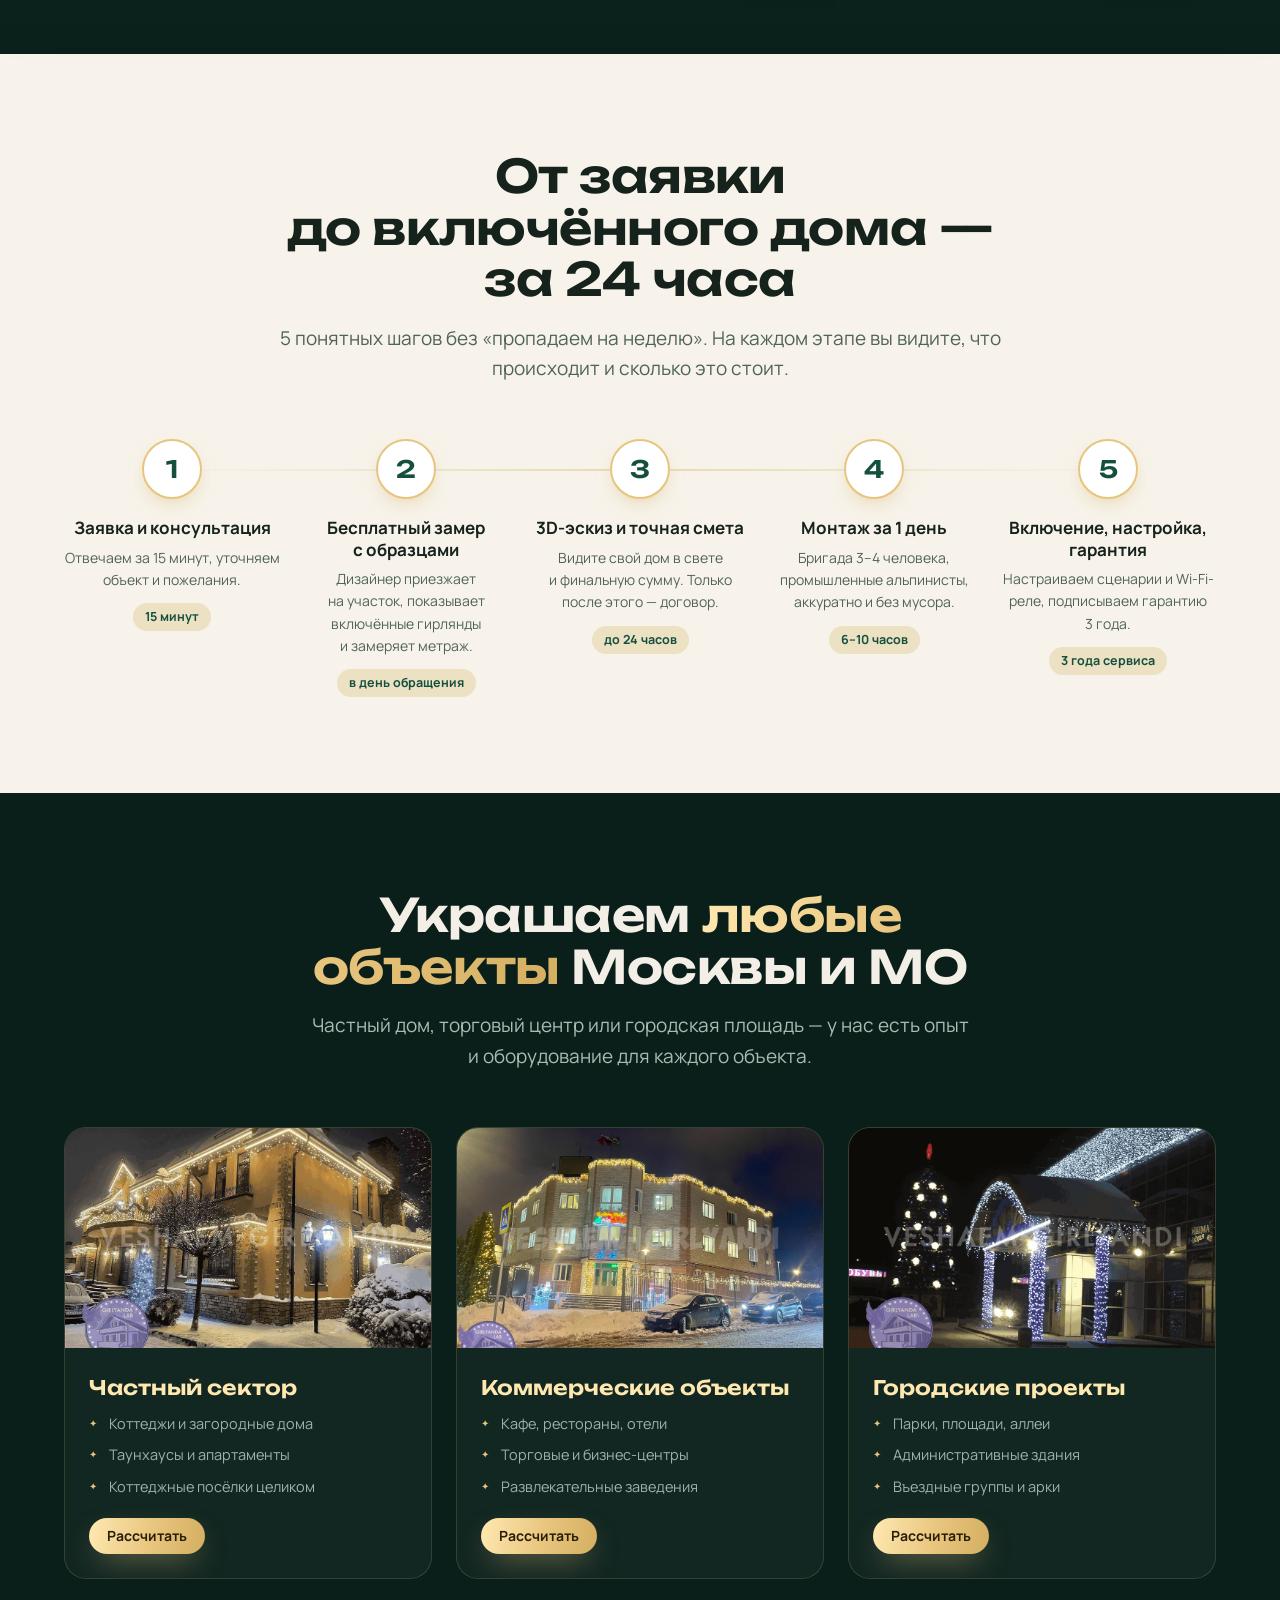
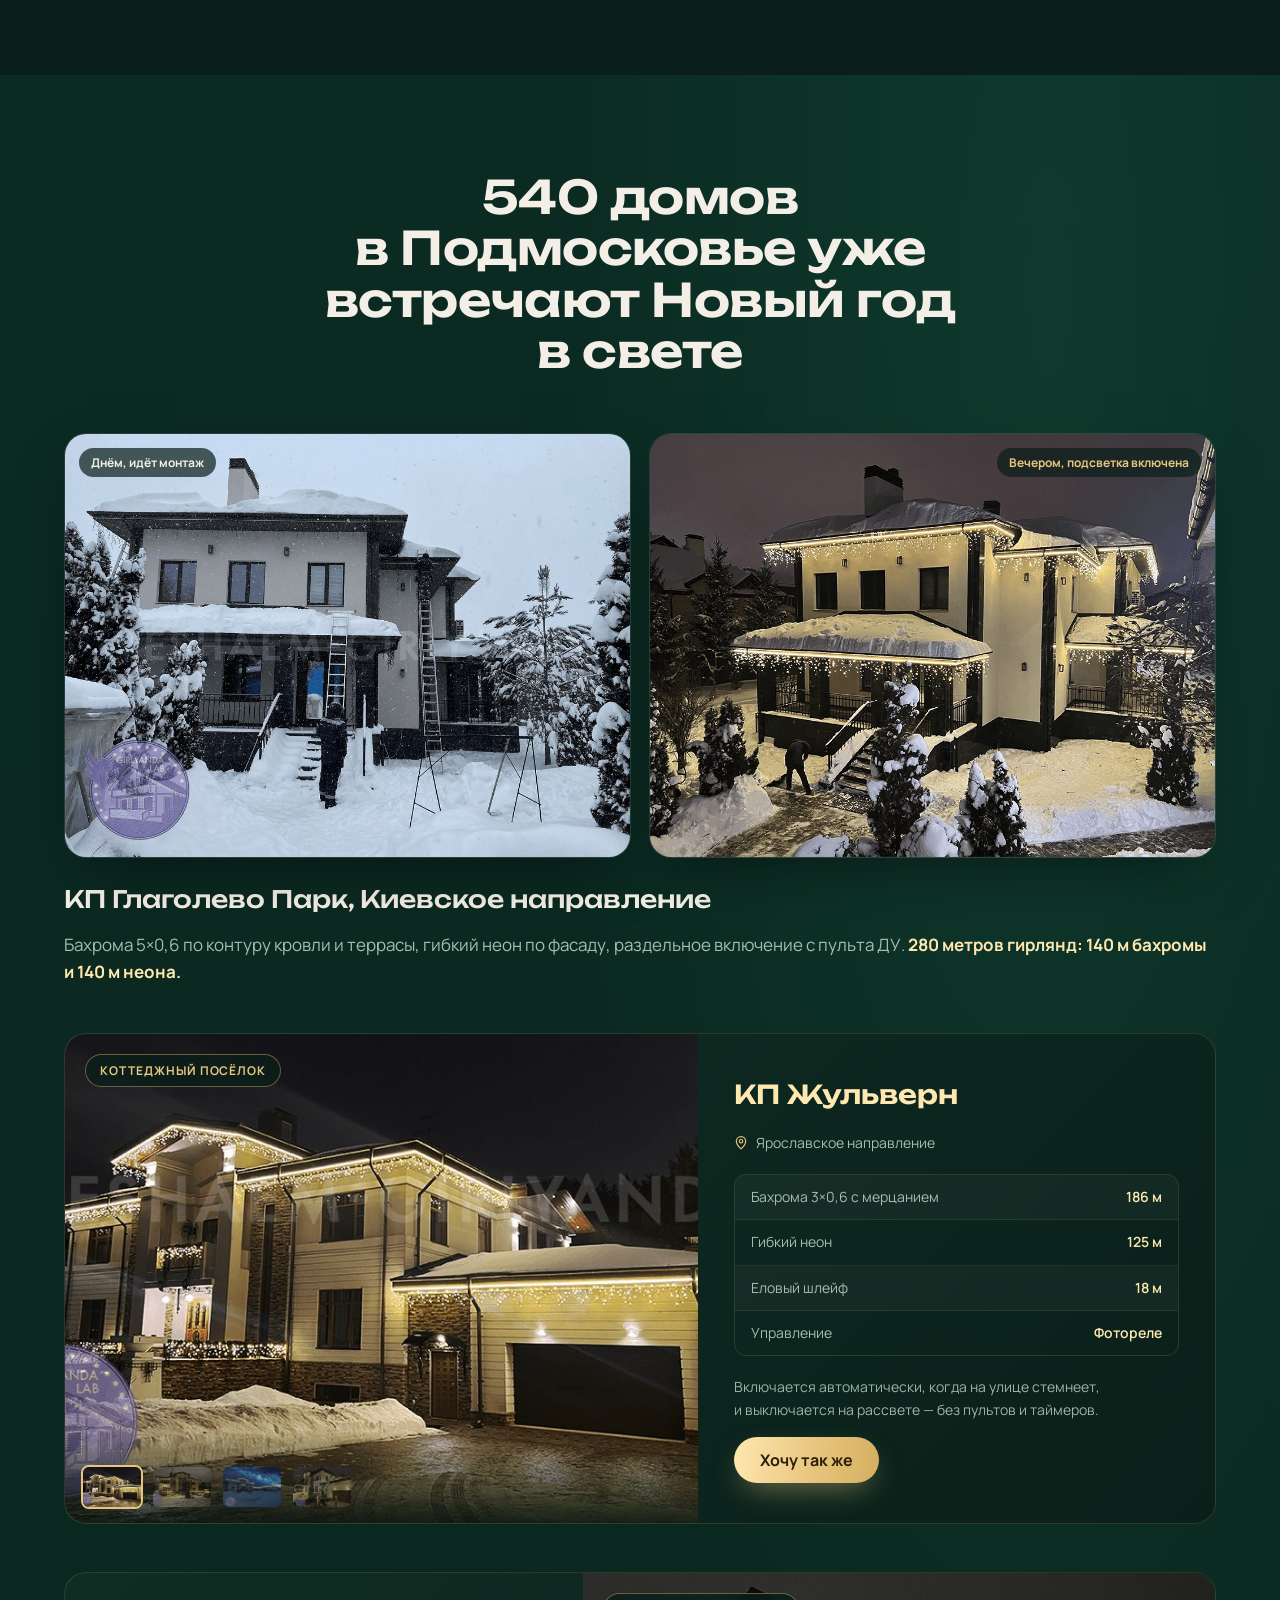
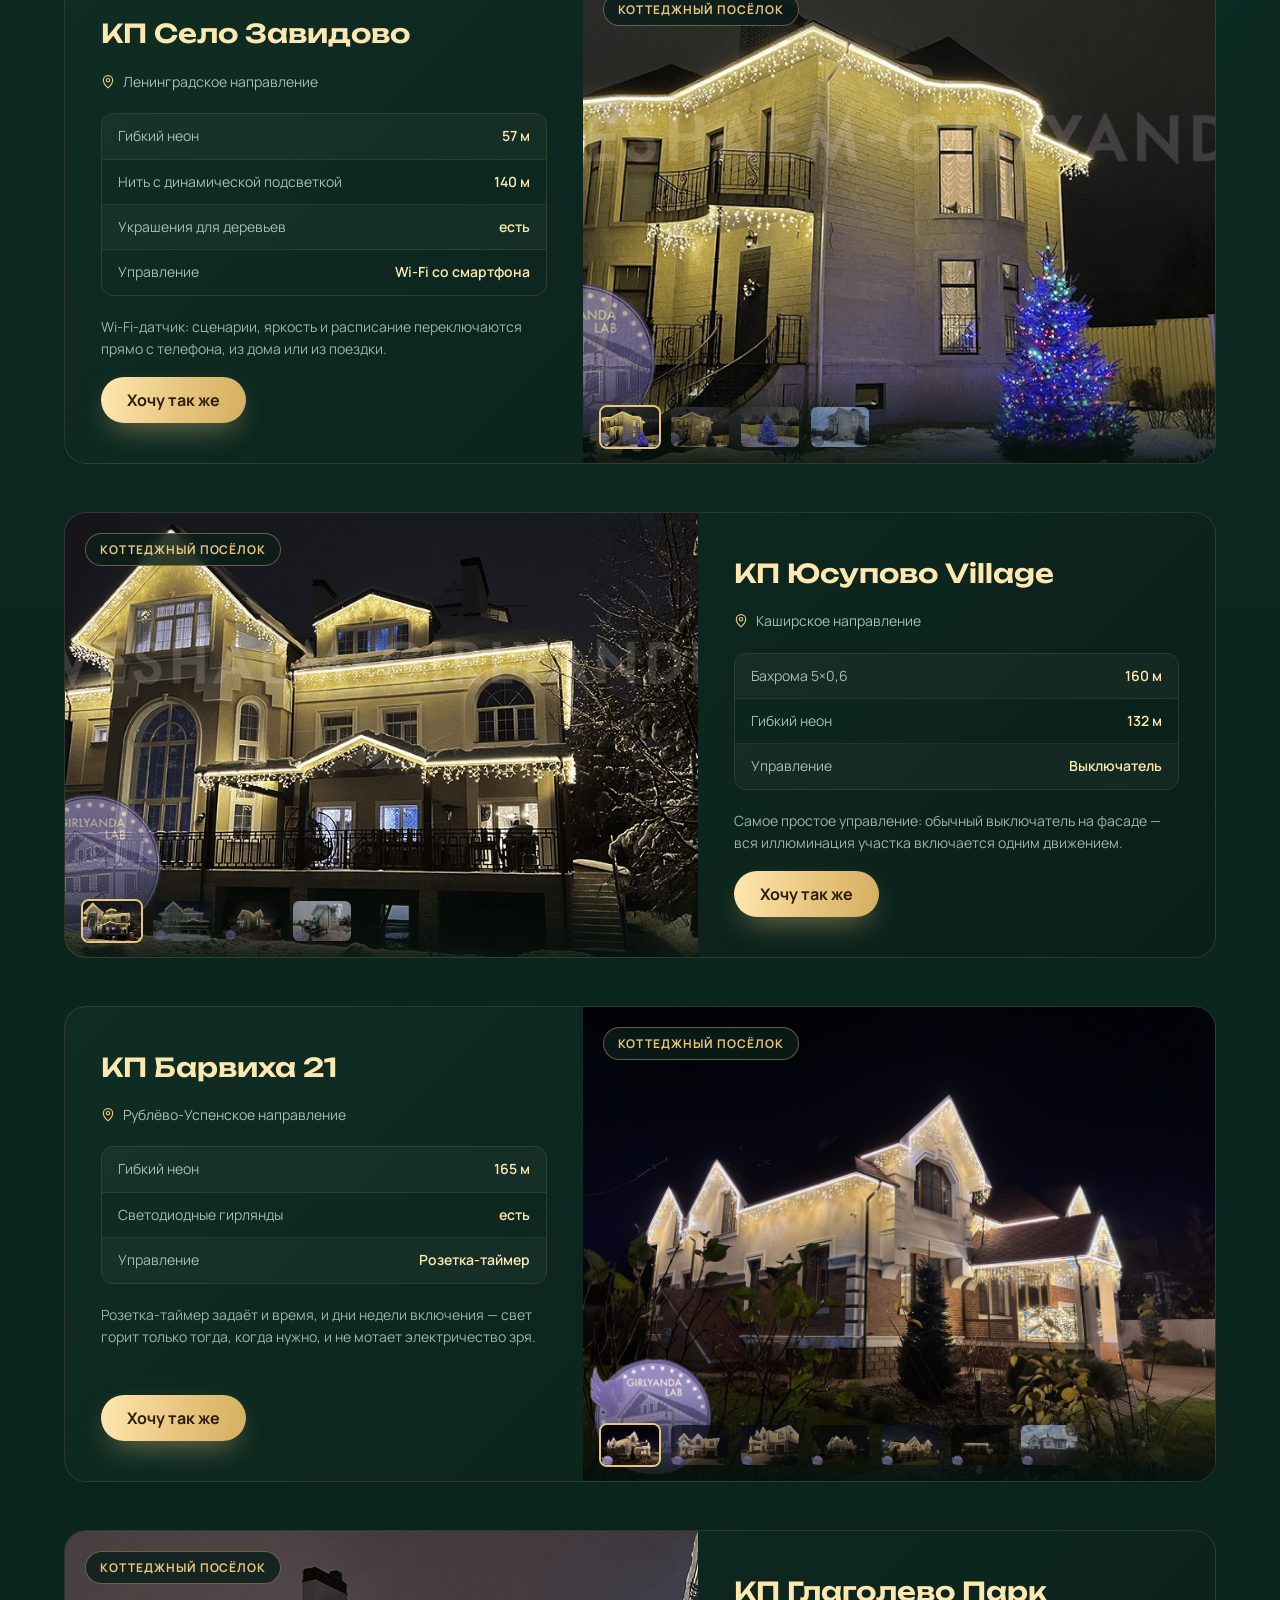
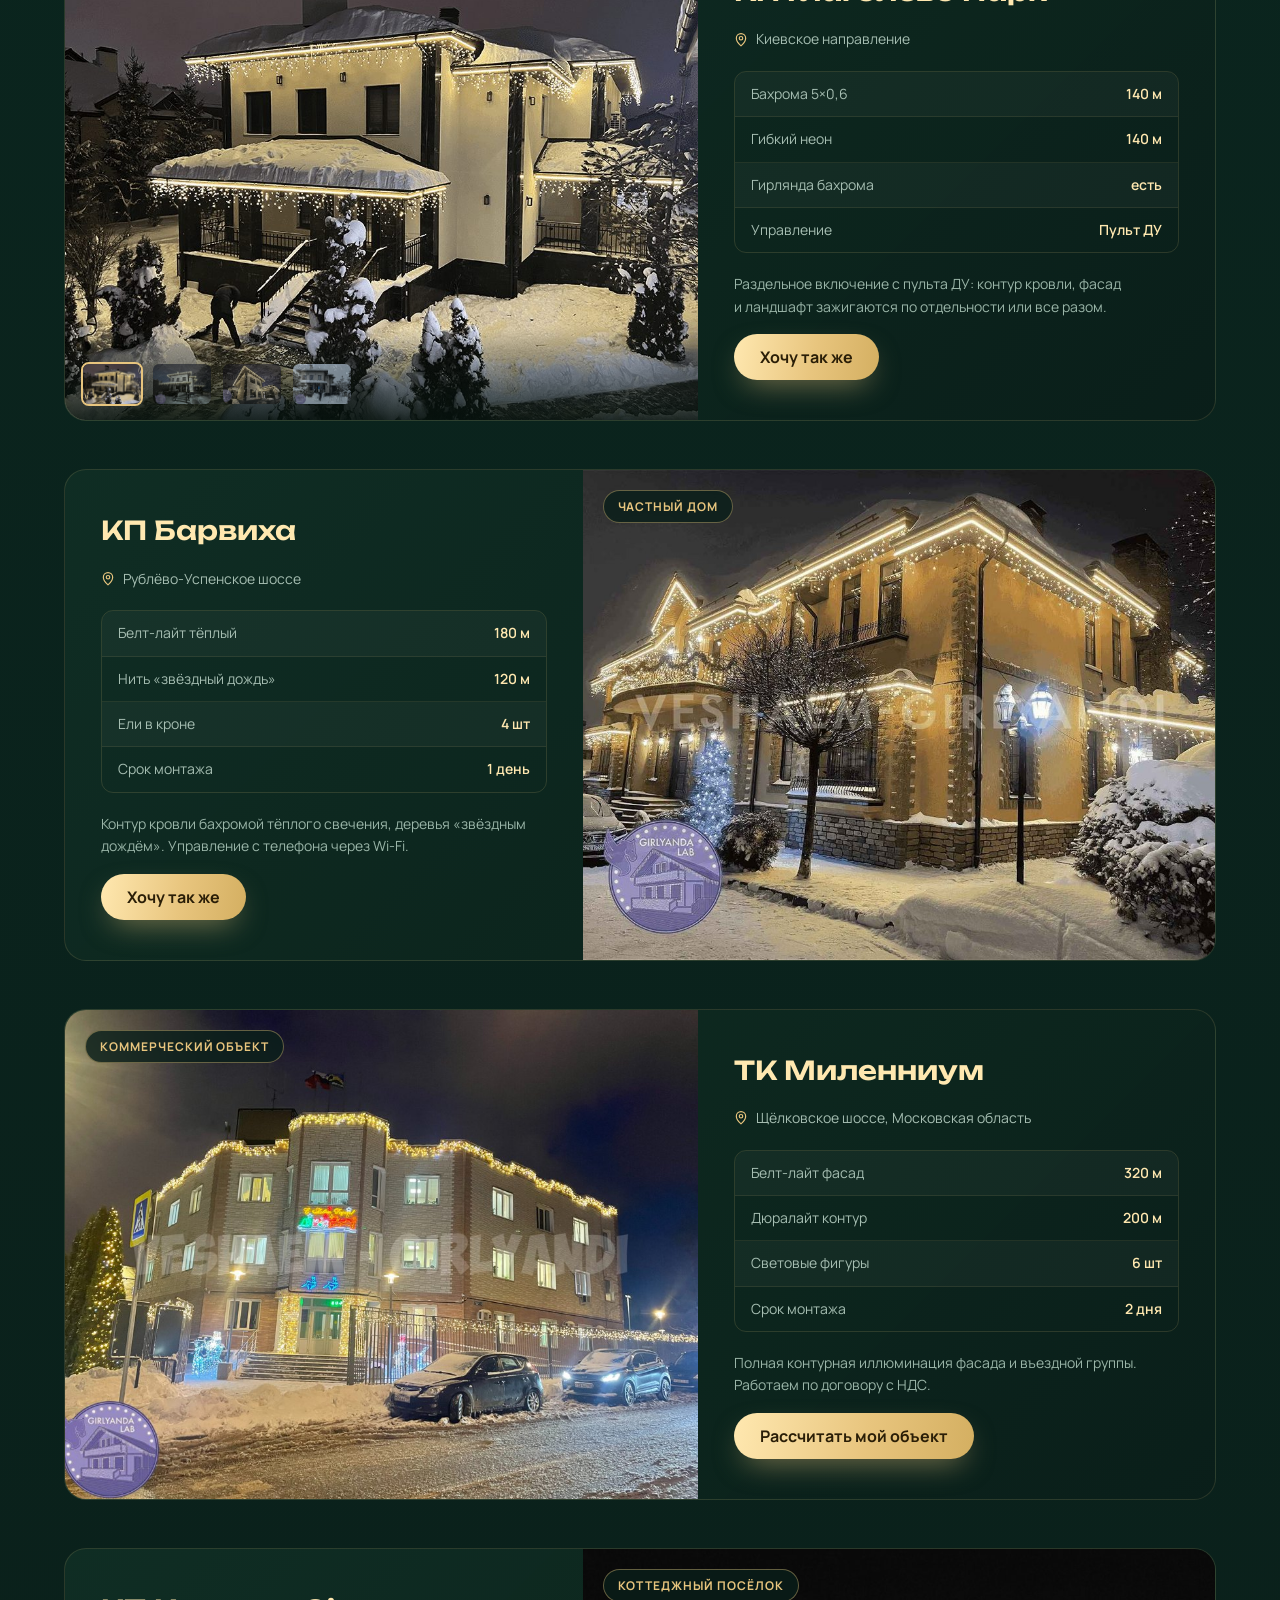
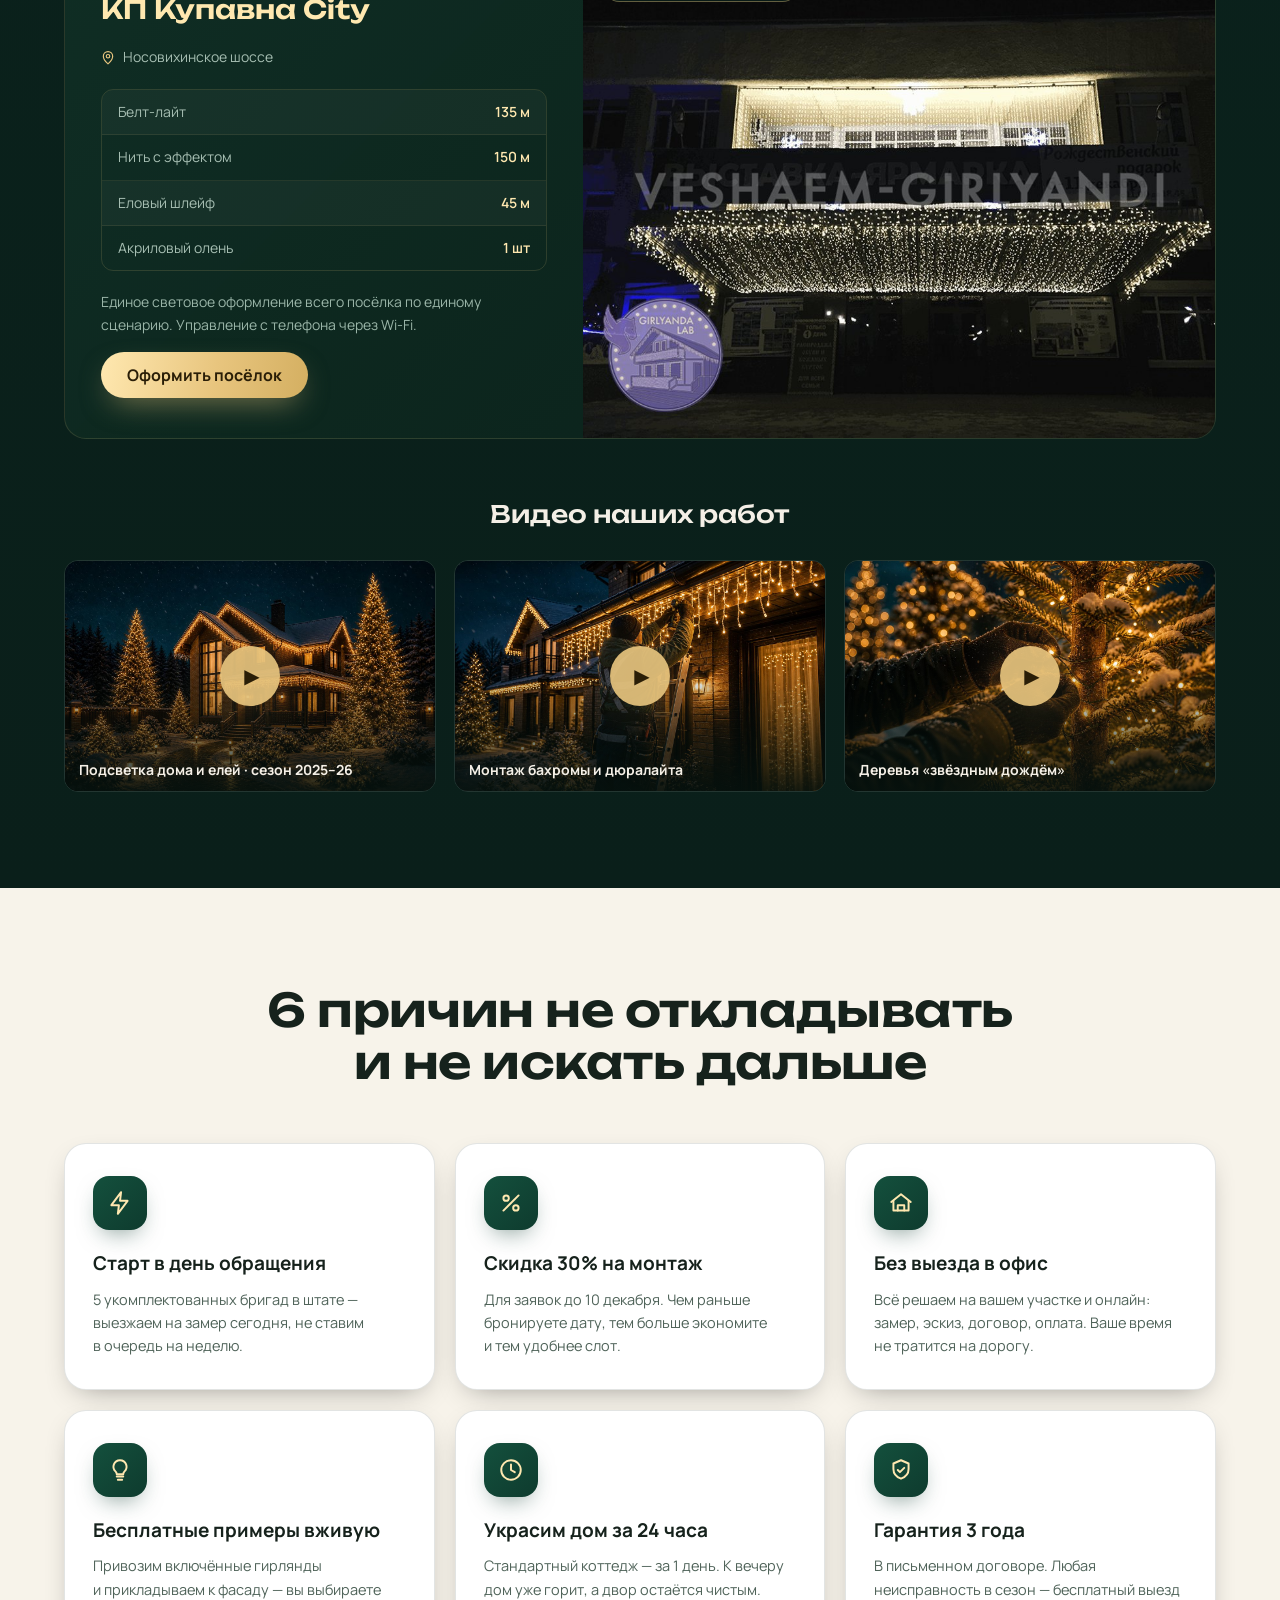
==== commit 4009b1a4: "Шрифты перенесены на свой домен — убрана зависимость от Google Страница больше не обращается к fonts" ====
--- a/index.html
+++ b/index.html
@@ -6,9 +6,11 @@
 <title>Lumiér — украшение дома гирляндами снаружи под ключ за 1 день | Москва и МО</title>
 <meta name="description" content="Lumiér — новогоднее украшение загородного дома и фасада гирляндами под ключ за 1 день. От 1000 ₽/метр, бесплатный выезд дизайнера с образцами, 3D-эскиз до оплаты, гарантия 3 года. Москва и Московская область. Тел. +7 (977) 134-48-44.">
 <meta name="theme-color" content="#0A1F1A">
-<link rel="preconnect" href="https://fonts.googleapis.com">
-<link rel="preconnect" href="https://fonts.gstatic.com" crossorigin>
-<link href="https://fonts.googleapis.com/css2?family=Unbounded:wght@500;600;700&family=Manrope:wght@400;500;600;700;800&display=swap" rel="stylesheet">
+<!-- Шрифты лежат на нашем же домене: сайт не обращается к fonts.googleapis.com
+     и не зависит от доступности сервисов Google -->
+<link rel="preload" as="font" type="font/woff2" href="assets/fonts/manrope-400-cyrillic.woff2" crossorigin>
+<link rel="preload" as="font" type="font/woff2" href="assets/fonts/unbounded-600-cyrillic.woff2" crossorigin>
+<link rel="stylesheet" href="assets/fonts/fonts.css">
 
 <!-- Open Graph -->
 <meta property="og:type" content="website">
--- a/assets/fonts/fonts.css
+++ b/assets/fonts/fonts.css
@@ -0,0 +1,258 @@
+/* Unbounded и Manrope, локальные копии (OFL). Сайт не обращается
+   к fonts.googleapis.com — работает при любых блокировках. */
+@font-face{
+  font-family: 'Manrope';
+  font-style: normal;
+  font-weight: 400;
+  font-display: swap;
+  src: url(../fonts/manrope-400-cyrillic-ext.woff2) format('woff2');
+  unicode-range: U+0460-052F, U+1C80-1C8A, U+20B4, U+2DE0-2DFF, U+A640-A69F, U+FE2E-FE2F;
+}
+@font-face{
+  font-family: 'Manrope';
+  font-style: normal;
+  font-weight: 400;
+  font-display: swap;
+  src: url(../fonts/manrope-400-cyrillic.woff2) format('woff2');
+  unicode-range: U+0301, U+0400-045F, U+0490-0491, U+04B0-04B1, U+2116;
+}
+@font-face{
+  font-family: 'Manrope';
+  font-style: normal;
+  font-weight: 400;
+  font-display: swap;
+  src: url(../fonts/manrope-400-latin-ext.woff2) format('woff2');
+  unicode-range: U+20BD;
+}
+@font-face{
+  font-family: 'Manrope';
+  font-style: normal;
+  font-weight: 400;
+  font-display: swap;
+  src: url(../fonts/manrope-400-latin.woff2) format('woff2');
+  unicode-range: U+0000-00FF, U+0131, U+0152-0153, U+02BB-02BC, U+02C6, U+02DA, U+02DC, U+0304, U+0308, U+0329, U+2000-206F, U+20AC, U+2122, U+2191, U+2193, U+2212, U+2215, U+FEFF, U+FFFD;
+}
+@font-face{
+  font-family: 'Manrope';
+  font-style: normal;
+  font-weight: 500;
+  font-display: swap;
+  src: url(../fonts/manrope-500-cyrillic-ext.woff2) format('woff2');
+  unicode-range: U+0460-052F, U+1C80-1C8A, U+20B4, U+2DE0-2DFF, U+A640-A69F, U+FE2E-FE2F;
+}
+@font-face{
+  font-family: 'Manrope';
+  font-style: normal;
+  font-weight: 500;
+  font-display: swap;
+  src: url(../fonts/manrope-500-cyrillic.woff2) format('woff2');
+  unicode-range: U+0301, U+0400-045F, U+0490-0491, U+04B0-04B1, U+2116;
+}
+@font-face{
+  font-family: 'Manrope';
+  font-style: normal;
+  font-weight: 500;
+  font-display: swap;
+  src: url(../fonts/manrope-500-latin-ext.woff2) format('woff2');
+  unicode-range: U+20BD;
+}
+@font-face{
+  font-family: 'Manrope';
+  font-style: normal;
+  font-weight: 500;
+  font-display: swap;
+  src: url(../fonts/manrope-500-latin.woff2) format('woff2');
+  unicode-range: U+0000-00FF, U+0131, U+0152-0153, U+02BB-02BC, U+02C6, U+02DA, U+02DC, U+0304, U+0308, U+0329, U+2000-206F, U+20AC, U+2122, U+2191, U+2193, U+2212, U+2215, U+FEFF, U+FFFD;
+}
+@font-face{
+  font-family: 'Manrope';
+  font-style: normal;
+  font-weight: 600;
+  font-display: swap;
+  src: url(../fonts/manrope-600-cyrillic-ext.woff2) format('woff2');
+  unicode-range: U+0460-052F, U+1C80-1C8A, U+20B4, U+2DE0-2DFF, U+A640-A69F, U+FE2E-FE2F;
+}
+@font-face{
+  font-family: 'Manrope';
+  font-style: normal;
+  font-weight: 600;
+  font-display: swap;
+  src: url(../fonts/manrope-600-cyrillic.woff2) format('woff2');
+  unicode-range: U+0301, U+0400-045F, U+0490-0491, U+04B0-04B1, U+2116;
+}
+@font-face{
+  font-family: 'Manrope';
+  font-style: normal;
+  font-weight: 600;
+  font-display: swap;
+  src: url(../fonts/manrope-600-latin-ext.woff2) format('woff2');
+  unicode-range: U+20BD;
+}
+@font-face{
+  font-family: 'Manrope';
+  font-style: normal;
+  font-weight: 600;
+  font-display: swap;
+  src: url(../fonts/manrope-600-latin.woff2) format('woff2');
+  unicode-range: U+0000-00FF, U+0131, U+0152-0153, U+02BB-02BC, U+02C6, U+02DA, U+02DC, U+0304, U+0308, U+0329, U+2000-206F, U+20AC, U+2122, U+2191, U+2193, U+2212, U+2215, U+FEFF, U+FFFD;
+}
+@font-face{
+  font-family: 'Manrope';
+  font-style: normal;
+  font-weight: 700;
+  font-display: swap;
+  src: url(../fonts/manrope-700-cyrillic-ext.woff2) format('woff2');
+  unicode-range: U+0460-052F, U+1C80-1C8A, U+20B4, U+2DE0-2DFF, U+A640-A69F, U+FE2E-FE2F;
+}
+@font-face{
+  font-family: 'Manrope';
+  font-style: normal;
+  font-weight: 700;
+  font-display: swap;
+  src: url(../fonts/manrope-700-cyrillic.woff2) format('woff2');
+  unicode-range: U+0301, U+0400-045F, U+0490-0491, U+04B0-04B1, U+2116;
+}
+@font-face{
+  font-family: 'Manrope';
+  font-style: normal;
+  font-weight: 700;
+  font-display: swap;
+  src: url(../fonts/manrope-700-latin-ext.woff2) format('woff2');
+  unicode-range: U+20BD;
+}
+@font-face{
+  font-family: 'Manrope';
+  font-style: normal;
+  font-weight: 700;
+  font-display: swap;
+  src: url(../fonts/manrope-700-latin.woff2) format('woff2');
+  unicode-range: U+0000-00FF, U+0131, U+0152-0153, U+02BB-02BC, U+02C6, U+02DA, U+02DC, U+0304, U+0308, U+0329, U+2000-206F, U+20AC, U+2122, U+2191, U+2193, U+2212, U+2215, U+FEFF, U+FFFD;
+}
+@font-face{
+  font-family: 'Manrope';
+  font-style: normal;
+  font-weight: 800;
+  font-display: swap;
+  src: url(../fonts/manrope-800-cyrillic-ext.woff2) format('woff2');
+  unicode-range: U+0460-052F, U+1C80-1C8A, U+20B4, U+2DE0-2DFF, U+A640-A69F, U+FE2E-FE2F;
+}
+@font-face{
+  font-family: 'Manrope';
+  font-style: normal;
+  font-weight: 800;
+  font-display: swap;
+  src: url(../fonts/manrope-800-cyrillic.woff2) format('woff2');
+  unicode-range: U+0301, U+0400-045F, U+0490-0491, U+04B0-04B1, U+2116;
+}
+@font-face{
+  font-family: 'Manrope';
+  font-style: normal;
+  font-weight: 800;
+  font-display: swap;
+  src: url(../fonts/manrope-800-latin-ext.woff2) format('woff2');
+  unicode-range: U+20BD;
+}
+@font-face{
+  font-family: 'Manrope';
+  font-style: normal;
+  font-weight: 800;
+  font-display: swap;
+  src: url(../fonts/manrope-800-latin.woff2) format('woff2');
+  unicode-range: U+0000-00FF, U+0131, U+0152-0153, U+02BB-02BC, U+02C6, U+02DA, U+02DC, U+0304, U+0308, U+0329, U+2000-206F, U+20AC, U+2122, U+2191, U+2193, U+2212, U+2215, U+FEFF, U+FFFD;
+}
+@font-face{
+  font-family: 'Unbounded';
+  font-style: normal;
+  font-weight: 500;
+  font-display: swap;
+  src: url(../fonts/unbounded-500-cyrillic-ext.woff2) format('woff2');
+  unicode-range: U+0460-052F, U+1C80-1C8A, U+20B4, U+2DE0-2DFF, U+A640-A69F, U+FE2E-FE2F;
+}
+@font-face{
+  font-family: 'Unbounded';
+  font-style: normal;
+  font-weight: 500;
+  font-display: swap;
+  src: url(../fonts/unbounded-500-cyrillic.woff2) format('woff2');
+  unicode-range: U+0301, U+0400-045F, U+0490-0491, U+04B0-04B1, U+2116;
+}
+@font-face{
+  font-family: 'Unbounded';
+  font-style: normal;
+  font-weight: 500;
+  font-display: swap;
+  src: url(../fonts/unbounded-500-latin-ext.woff2) format('woff2');
+  unicode-range: U+20BD;
+}
+@font-face{
+  font-family: 'Unbounded';
+  font-style: normal;
+  font-weight: 500;
+  font-display: swap;
+  src: url(../fonts/unbounded-500-latin.woff2) format('woff2');
+  unicode-range: U+0000-00FF, U+0131, U+0152-0153, U+02BB-02BC, U+02C6, U+02DA, U+02DC, U+0304, U+0308, U+0329, U+2000-206F, U+20AC, U+2122, U+2191, U+2193, U+2212, U+2215, U+FEFF, U+FFFD;
+}
+@font-face{
+  font-family: 'Unbounded';
+  font-style: normal;
+  font-weight: 600;
+  font-display: swap;
+  src: url(../fonts/unbounded-600-cyrillic-ext.woff2) format('woff2');
+  unicode-range: U+0460-052F, U+1C80-1C8A, U+20B4, U+2DE0-2DFF, U+A640-A69F, U+FE2E-FE2F;
+}
+@font-face{
+  font-family: 'Unbounded';
+  font-style: normal;
+  font-weight: 600;
+  font-display: swap;
+  src: url(../fonts/unbounded-600-cyrillic.woff2) format('woff2');
+  unicode-range: U+0301, U+0400-045F, U+0490-0491, U+04B0-04B1, U+2116;
+}
+@font-face{
+  font-family: 'Unbounded';
+  font-style: normal;
+  font-weight: 600;
+  font-display: swap;
+  src: url(../fonts/unbounded-600-latin-ext.woff2) format('woff2');
+  unicode-range: U+20BD;
+}
+@font-face{
+  font-family: 'Unbounded';
+  font-style: normal;
+  font-weight: 600;
+  font-display: swap;
+  src: url(../fonts/unbounded-600-latin.woff2) format('woff2');
+  unicode-range: U+0000-00FF, U+0131, U+0152-0153, U+02BB-02BC, U+02C6, U+02DA, U+02DC, U+0304, U+0308, U+0329, U+2000-206F, U+20AC, U+2122, U+2191, U+2193, U+2212, U+2215, U+FEFF, U+FFFD;
+}
+@font-face{
+  font-family: 'Unbounded';
+  font-style: normal;
+  font-weight: 700;
+  font-display: swap;
+  src: url(../fonts/unbounded-700-cyrillic-ext.woff2) format('woff2');
+  unicode-range: U+0460-052F, U+1C80-1C8A, U+20B4, U+2DE0-2DFF, U+A640-A69F, U+FE2E-FE2F;
+}
+@font-face{
+  font-family: 'Unbounded';
+  font-style: normal;
+  font-weight: 700;
+  font-display: swap;
+  src: url(../fonts/unbounded-700-cyrillic.woff2) format('woff2');
+  unicode-range: U+0301, U+0400-045F, U+0490-0491, U+04B0-04B1, U+2116;
+}
+@font-face{
+  font-family: 'Unbounded';
+  font-style: normal;
+  font-weight: 700;
+  font-display: swap;
+  src: url(../fonts/unbounded-700-latin-ext.woff2) format('woff2');
+  unicode-range: U+20BD;
+}
+@font-face{
+  font-family: 'Unbounded';
+  font-style: normal;
+  font-weight: 700;
+  font-display: swap;
+  src: url(../fonts/unbounded-700-latin.woff2) format('woff2');
+  unicode-range: U+0000-00FF, U+0131, U+0152-0153, U+02BB-02BC, U+02C6, U+02DA, U+02DC, U+0304, U+0308, U+0329, U+2000-206F, U+20AC, U+2122, U+2191, U+2193, U+2212, U+2215, U+FEFF, U+FFFD;
+}
--- a/css/styles.css
+++ b/css/styles.css
@@ -50,6 +50,10 @@
 }
 img{ max-width:100%; display:block; }
 a{ color:inherit; text-decoration:none; }
+/* длинные слова («рассчитывается», «Рублёво-Успенское») на узких экранах
+   не должны распирать блок — переносим их, при возможности по слогам */
+h1,h2,h3,h4,p,li,a,b,span,summary,figcaption,legend{ overflow-wrap:break-word; }
+.section__title,.section__sub{ hyphens:auto; }
 button{ font-family:inherit; cursor:pointer; border:none; background:none; color:inherit; }
 .container{ width:100%; max-width:var(--maxw); margin:0 auto; padding:0 24px; }
 
@@ -179,7 +183,9 @@
 /* бегущая лента посёлков */
 .trust__marquee{ display:flex; align-items:center; gap:24px; padding:22px 0 8px; margin-top:24px; border-top:1px solid var(--line); }
 .trust__mlabel{ flex:none; padding-left:24px; font-size:12px; font-weight:700; letter-spacing:.14em; text-transform:uppercase; color:var(--gold-2); }
-.trust__viewport{ position:relative; overflow:hidden; flex:1;
+/* min-width:0 обязателен: без него flex-элемент не даёт себя сжать до ширины
+   родителя и бегущая строка растягивает страницу по длине текста */
+.trust__viewport{ position:relative; overflow:hidden; flex:1; min-width:0; max-width:100%;
   -webkit-mask:linear-gradient(90deg, transparent, #000 6%, #000 94%, transparent);
   mask:linear-gradient(90deg, transparent, #000 6%, #000 94%, transparent); }
 .trust__track{ display:inline-flex; align-items:center; gap:0; white-space:nowrap; animation:marquee 38s linear infinite; }
@@ -519,9 +525,11 @@
 .review footer span{ font-size:13px; color:var(--muted); }
 .reviews__nav{ display:flex; justify-content:center; gap:14px; margin-top:30px; }
 .reviews__btn{ width:50px; height:50px; border-radius:50%; border:1.5px solid var(--btn-line); color:var(--gold); font-size:22px; transition:.2s; }
-.reviews__dots{ display:flex; justify-content:center; gap:9px; margin-top:18px; }
-.reviews__dots button{ width:9px; height:9px; border-radius:50%; background:var(--btn-line); transition:.2s; }
-.reviews__dots button.is-active{ background:var(--gold); transform:scale(1.25); }
+/* кружок остаётся 9px, но кнопка — 30px, чтобы в неё можно было попасть пальцем */
+.reviews__dots{ display:flex; justify-content:center; gap:0; margin-top:12px; }
+.reviews__dots button{ width:30px; height:30px; display:grid; place-items:center; background:none; }
+.reviews__dots button::before{ content:""; width:9px; height:9px; border-radius:50%; background:var(--btn-line); transition:.2s; }
+.reviews__dots button.is-active::before{ background:var(--gold); transform:scale(1.25); }
 .reviews__btn:hover{ background:var(--gold); color:#2A1E07; border-color:var(--gold); }
 
 /* =================== FAQ =================== */
@@ -565,7 +573,7 @@
 .footer__col a.footer__phone{ font-weight:800; font-size:18px; color:var(--cream); }
 .footer__small{ font-size:12.5px; color:var(--muted); margin:12px 0 16px; }
 .footer__bottom{ display:flex; justify-content:space-between; gap:16px; flex-wrap:wrap; margin-top:42px; padding-top:24px; border-top:1px solid var(--line); font-size:13px; color:var(--muted); }
-.footer__bottom a{ color:var(--muted); text-decoration:underline; }
+.footer__bottom a{ color:var(--muted); text-decoration:underline; display:inline-block; padding:6px 0; }
 
 /* =================== MOBILE BAR =================== */
 .mobilebar{ position:fixed; left:0; right:0; bottom:0; z-index:55; display:none; gap:10px; padding:10px 14px calc(10px + env(safe-area-inset-bottom)); background:rgba(8,24,20,.92); backdrop-filter:blur(12px); border-top:1px solid var(--line); }
@@ -700,7 +708,12 @@
   .b2b__stats{ max-width:520px; }
   .pains__grid{ grid-template-columns:1fr 1fr; }
   .services__bento{ grid-template-columns:1fr 1fr; grid-auto-rows:220px; grid-template-areas:none; }
-  .services__bento > .svc{ grid-area:auto; }
+  /* сбрасываем именованные области ТЕМИ ЖЕ селекторами: правило
+     `.services__bento > .svc` слабее, чем `... > .svc:nth-child(2)`,
+     и без этого карточки 2–4 схлопывались в нулевую ширину */
+  .services__bento > .svc:nth-child(2),
+  .services__bento > .svc:nth-child(3),
+  .services__bento > .svc:nth-child(4){ grid-area:auto; }
   .svc--lg{ grid-area:auto; grid-row:span 1; } .svc--wide{ grid-area:auto; grid-column:span 2; }
   .prices__grid,.usp__grid,.cases__grid,.video__grid{ grid-template-columns:1fr 1fr; }
   .team__grid{ grid-template-columns:1fr 1fr; }
@@ -731,6 +744,8 @@
   .case-card, .case-card--rev{ grid-template-columns:1fr; }
   .case-card--rev .case-card__photo{ order:0; }
   .case-card--rev .case-card__info{ order:1; }
+  /* ссылки в футере — по 14px текста и 10px отступа мало для пальца */
+  .footer__col a{ padding:8px 0; margin-bottom:0; }
   .case-card__photo{ min-height:240px; }
   .case-card__photo.js-gal{ min-height:300px; }  /* запас под полосу миниатюр */
   .case-card__zoom{ opacity:1; transform:none; }  /* на тач-устройствах нет :hover */
@@ -738,13 +753,19 @@
   .segs__grid{ grid-template-columns:1fr; }
   .trust__stats{ grid-template-columns:1fr 1fr; gap:30px 18px; }
   .trust__stats li:not(:last-child)::after{ display:none; }
-  .trust__marquee{ flex-direction:column; align-items:flex-start; gap:14px; }
+  /* в колонке flex:1 больше не ограничивает ширину — тянем по родителю явно */
+  .trust__marquee{ flex-direction:column; align-items:stretch; gap:14px; }
   .trust__mlabel{ padding-left:18px; }
+  .trust__viewport{ width:100%; }
   .safety__visual img{ aspect-ratio:4/3; }   /* портрет слишком высокий на мобайле */
 }
 @media (max-width:560px){
   .pains__grid,.services__bento,.prices__grid,.usp__grid,.cases__grid,.video__grid,.team__grid,.lights__grid,.creds__grid,.safety__cards{ grid-template-columns:1fr; }
   .social__grid{ grid-template-columns:repeat(2,1fr); }
+  /* высоту карточки услуги задаёт текст, а не фиксированная строка сетки:
+     иначе длинное описание вылезает вверх и наезжает на плашку с ценой */
+  .services__bento{ grid-auto-rows:auto; }
+  .svc__body{ position:relative; min-height:240px; padding-top:62px; }
   .ba__pair{ grid-template-columns:1fr; }
   .safety__banner figcaption{ background:linear-gradient(180deg, rgba(6,18,14,.5), rgba(6,18,14,.92)); padding:0 24px; }
   .b2b__stats{ grid-template-columns:1fr 1fr; }
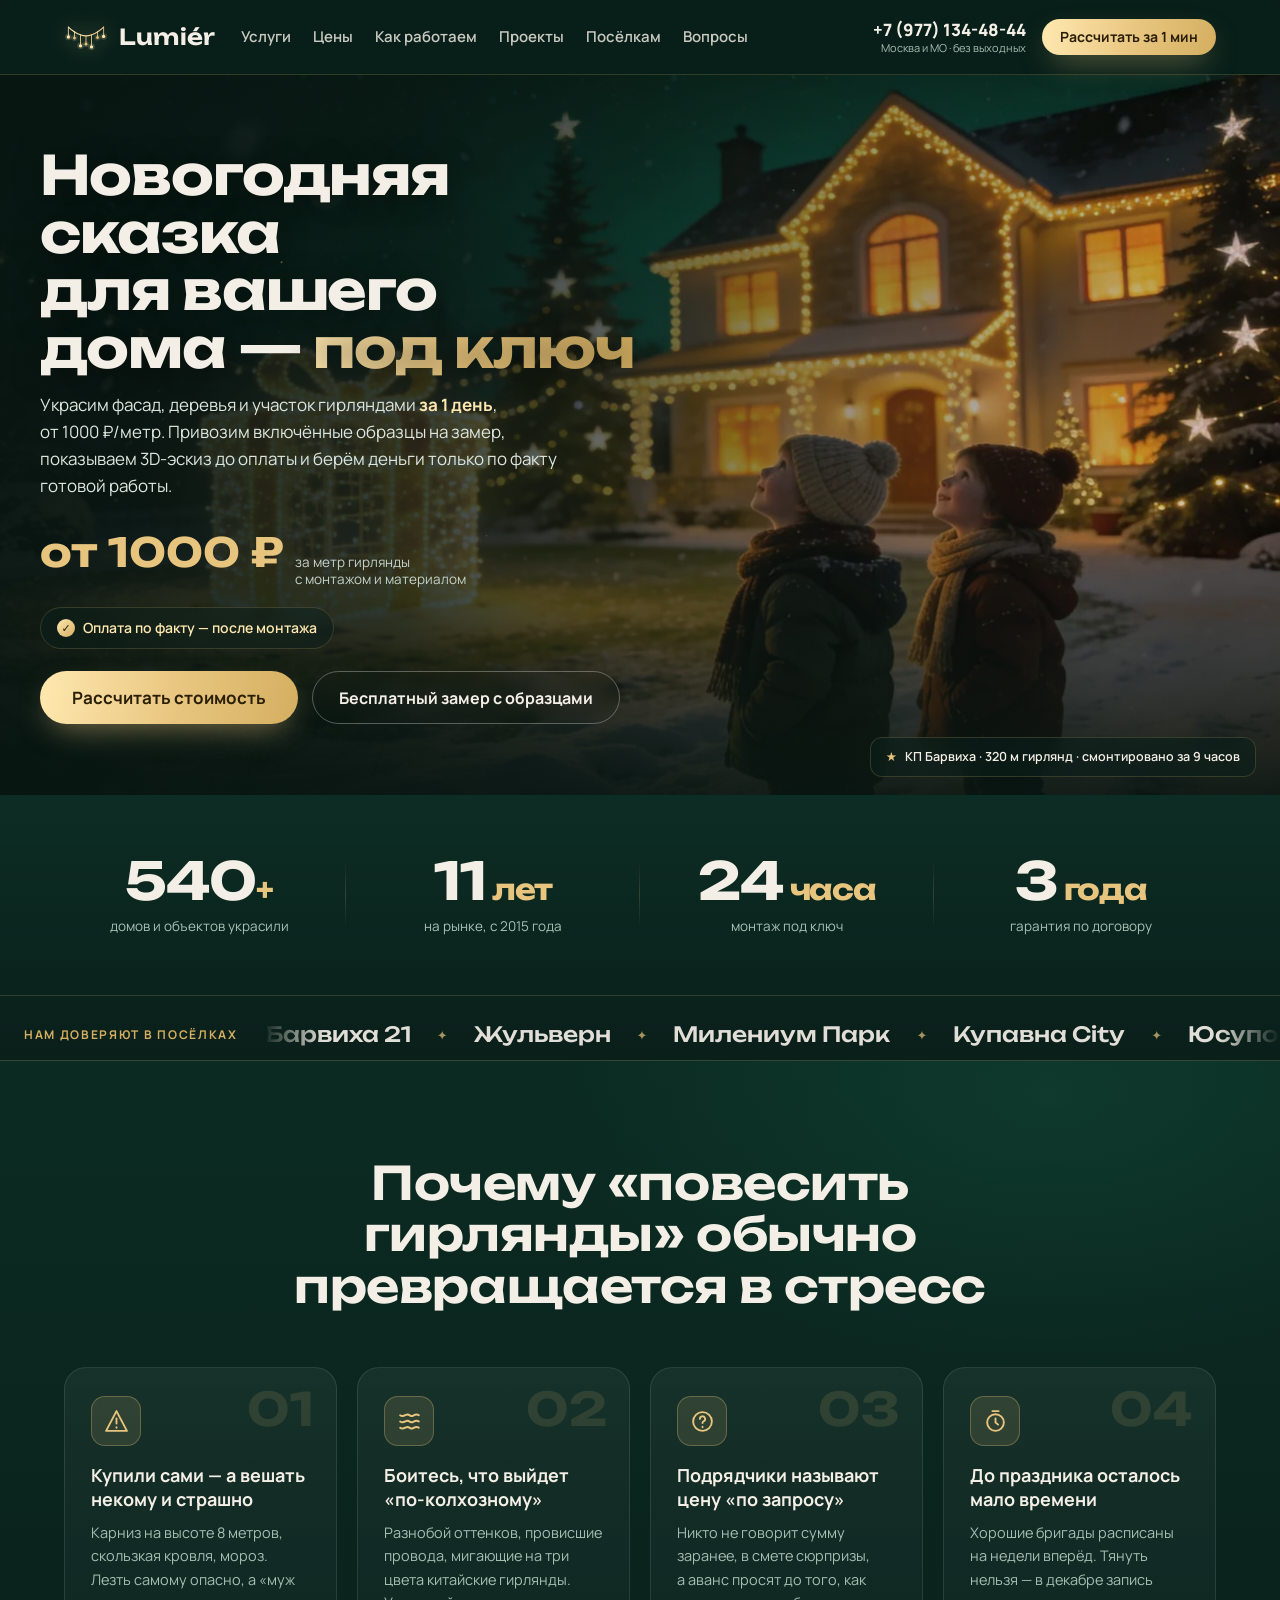
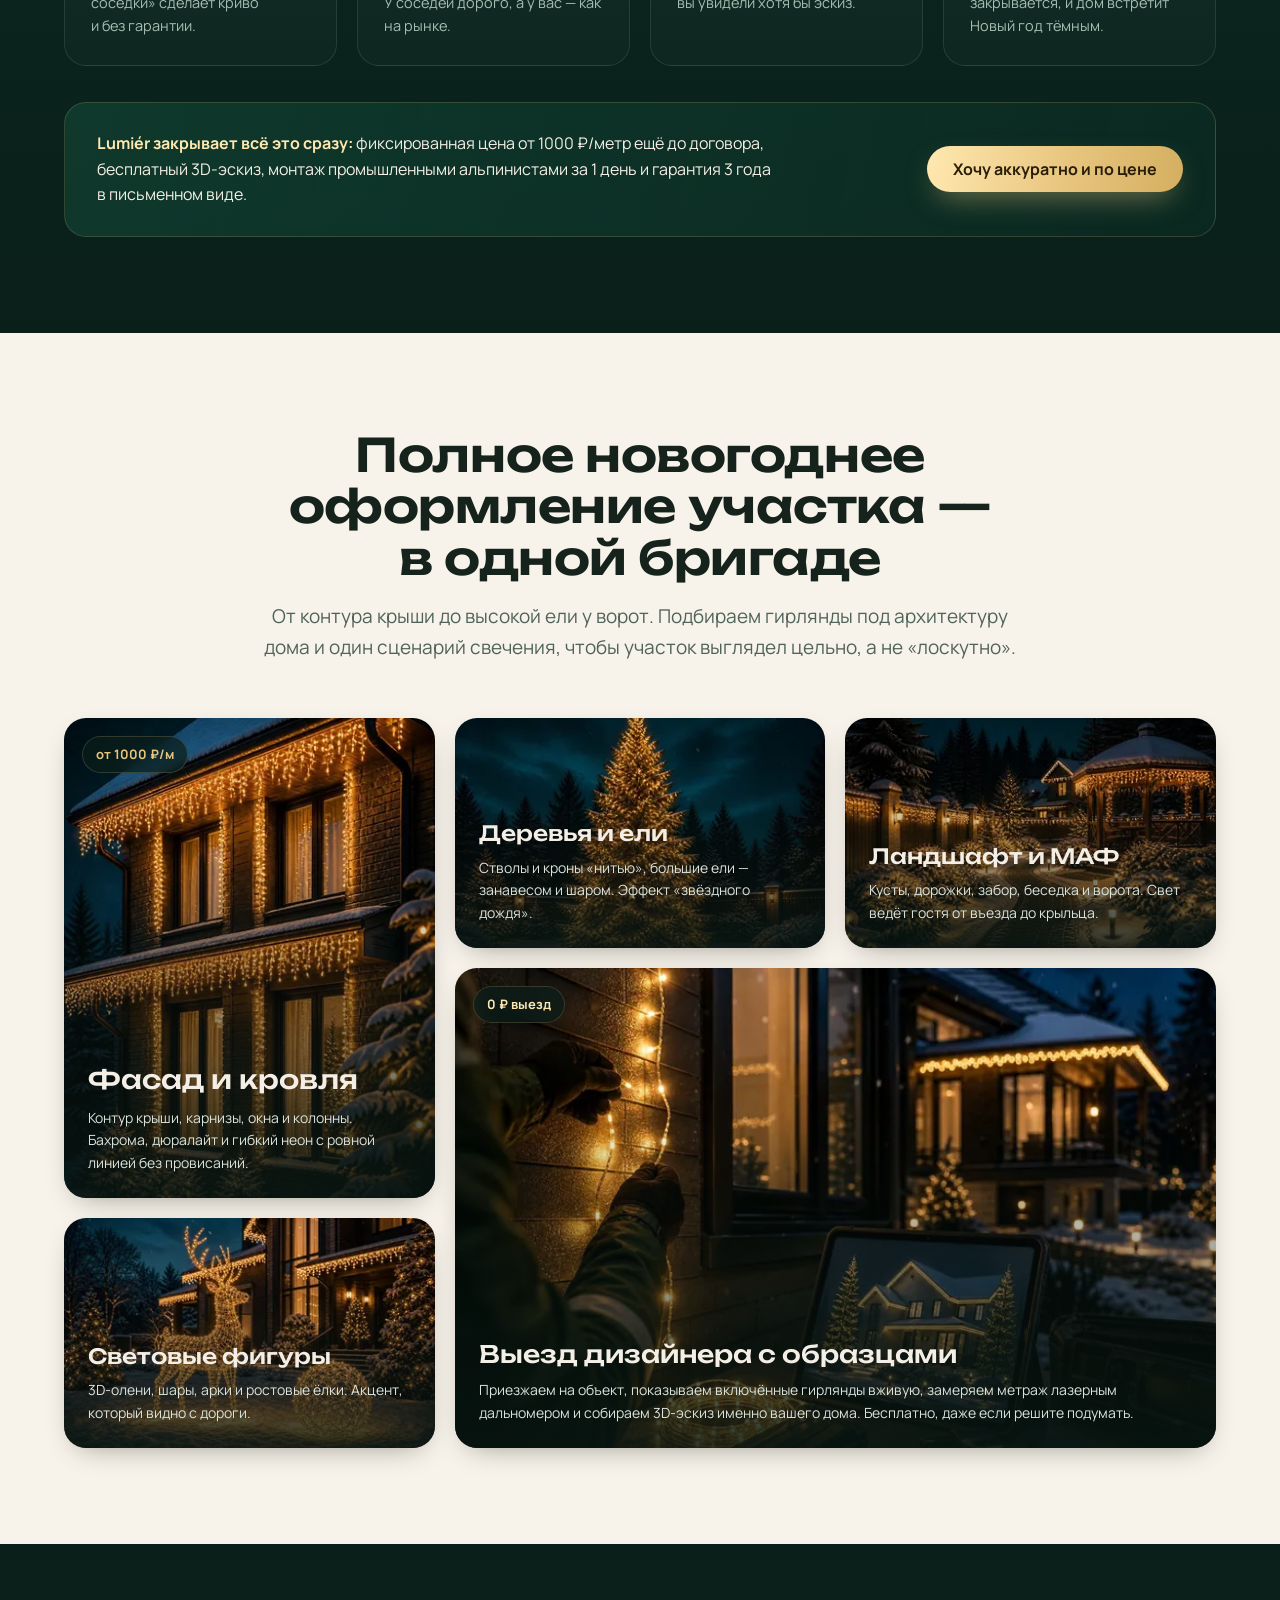
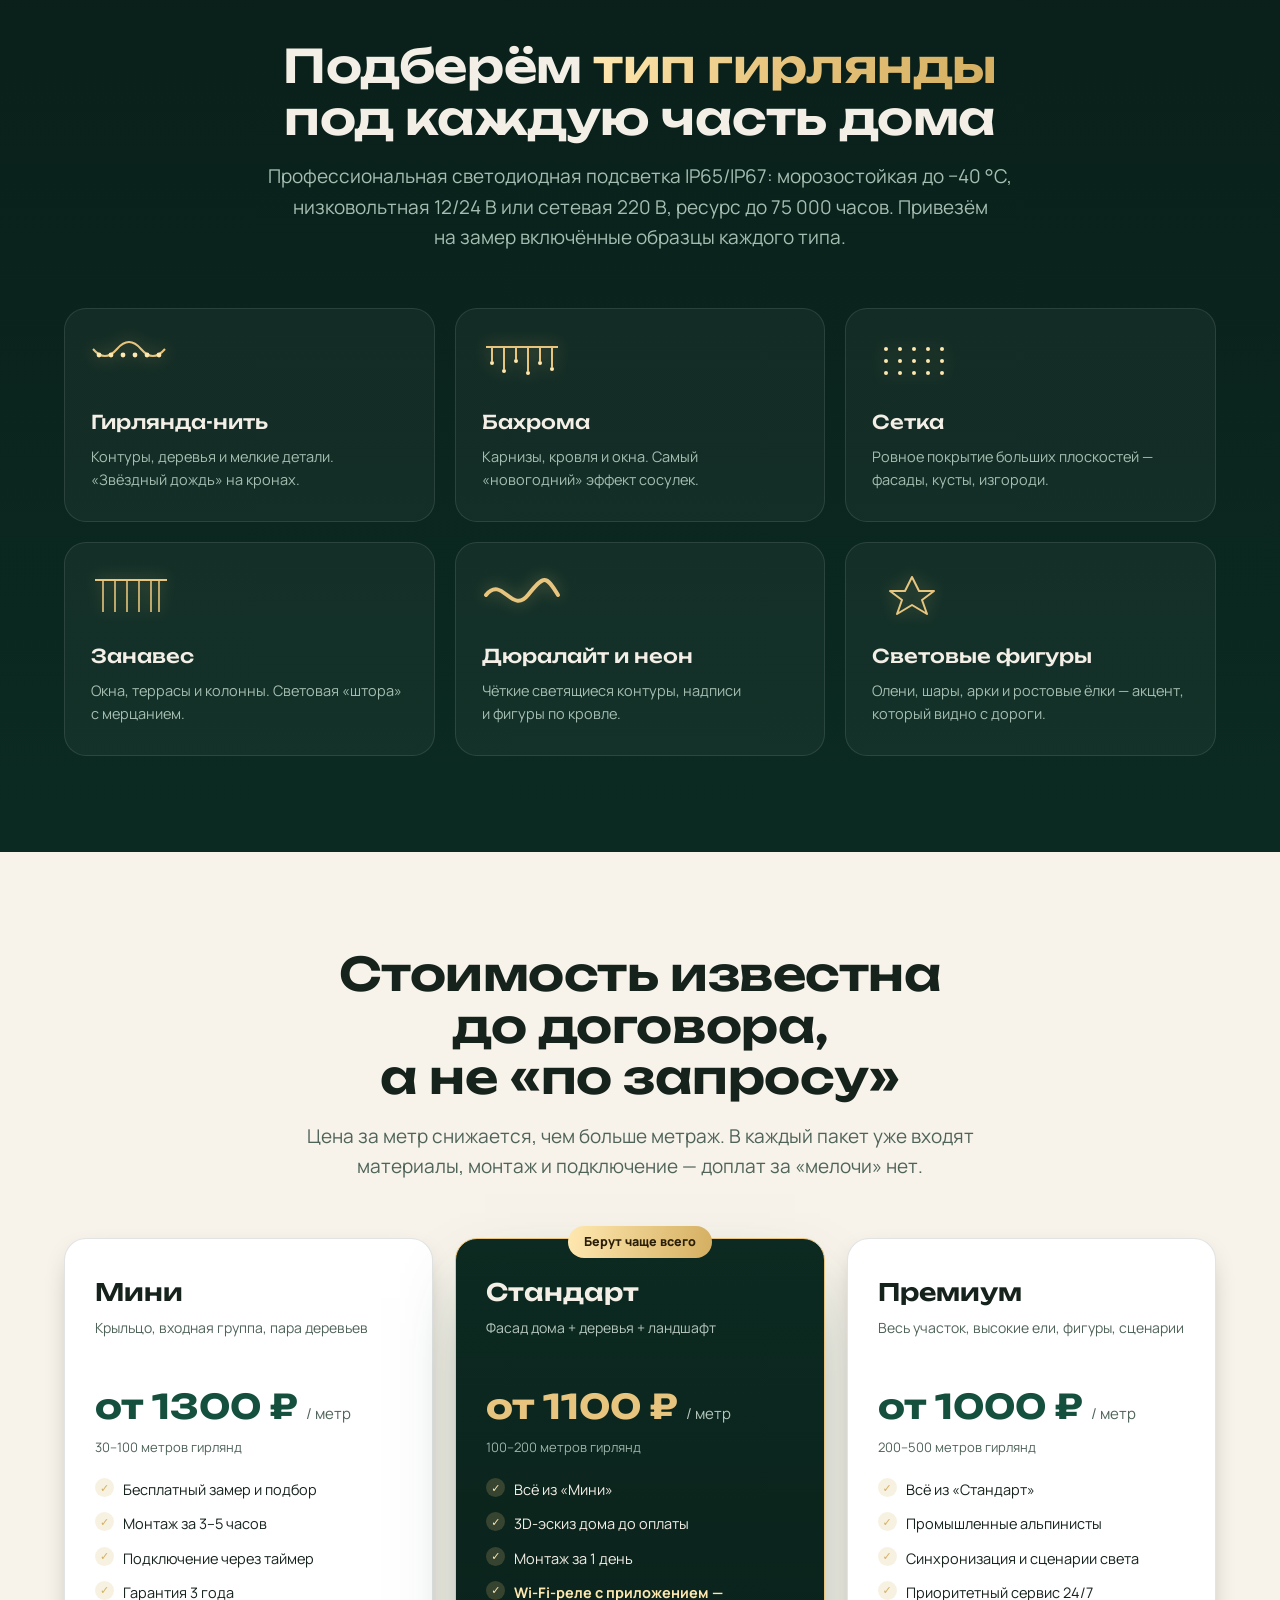
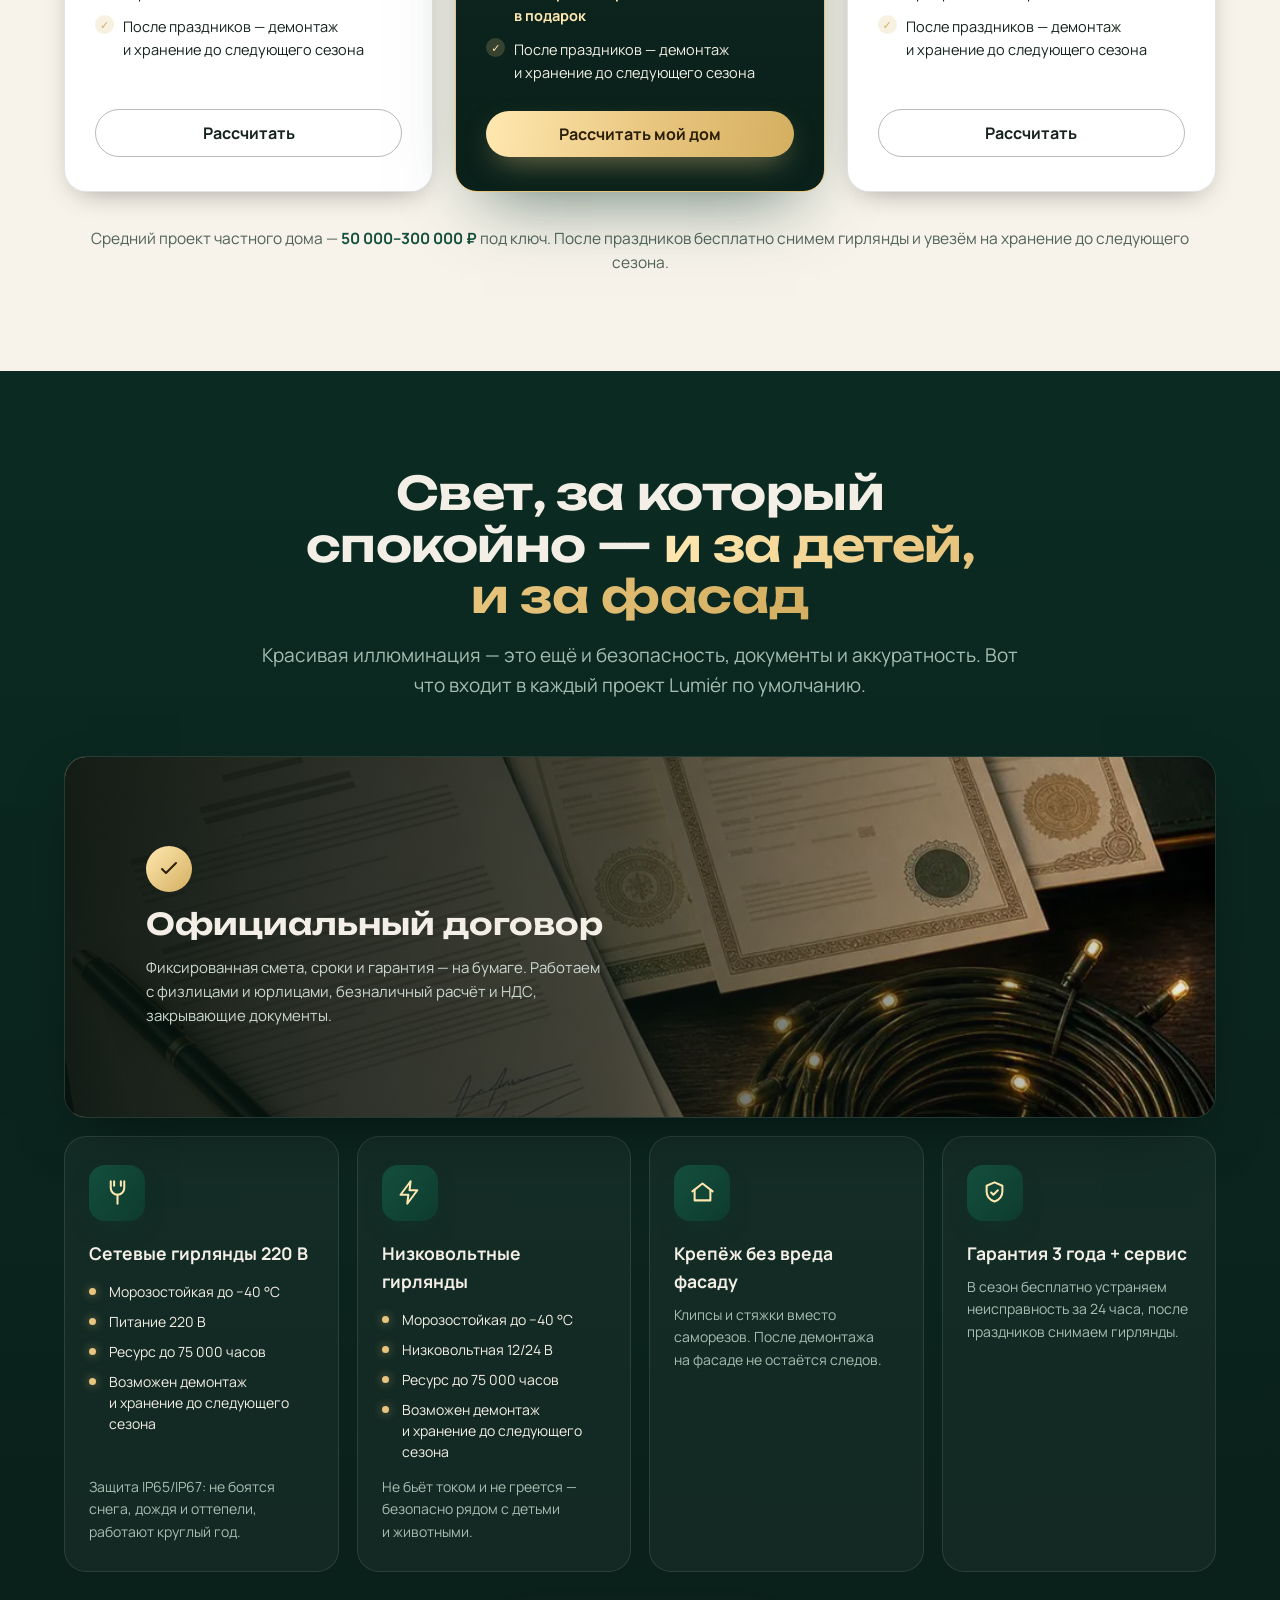
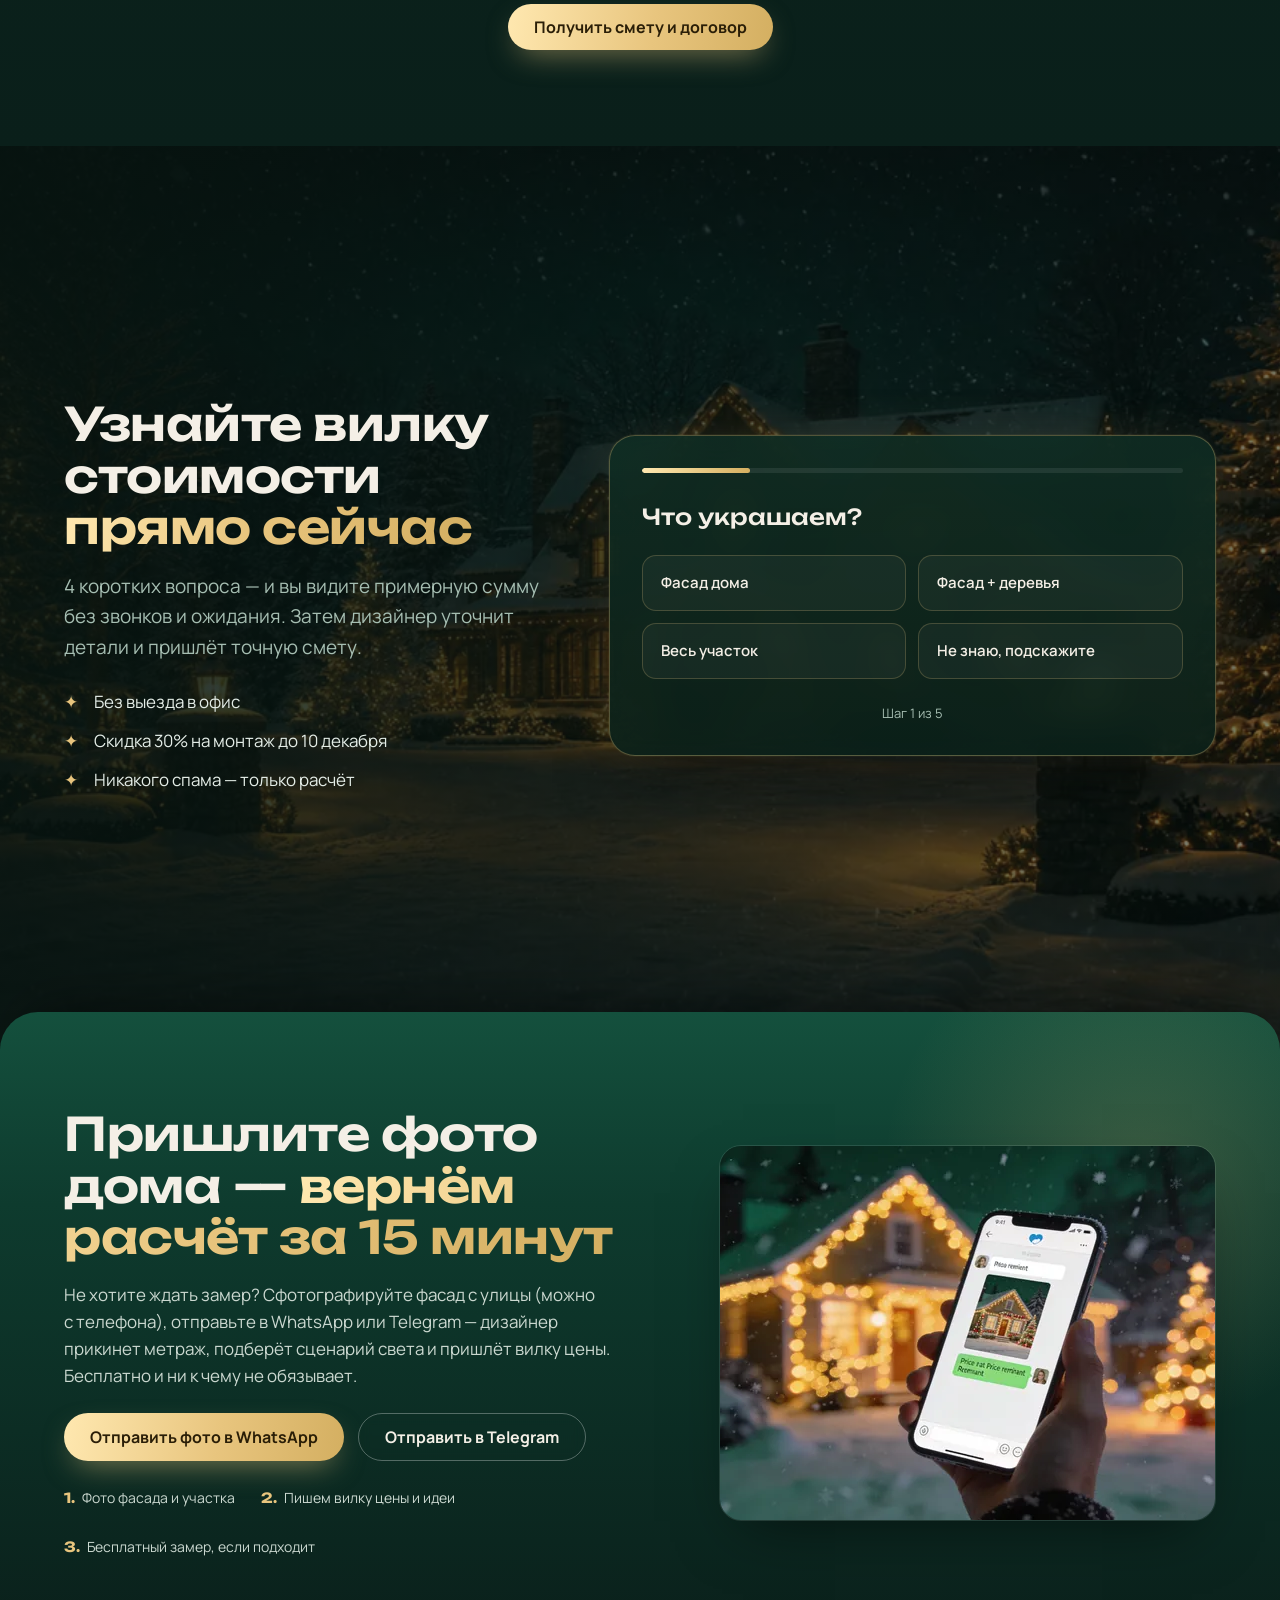
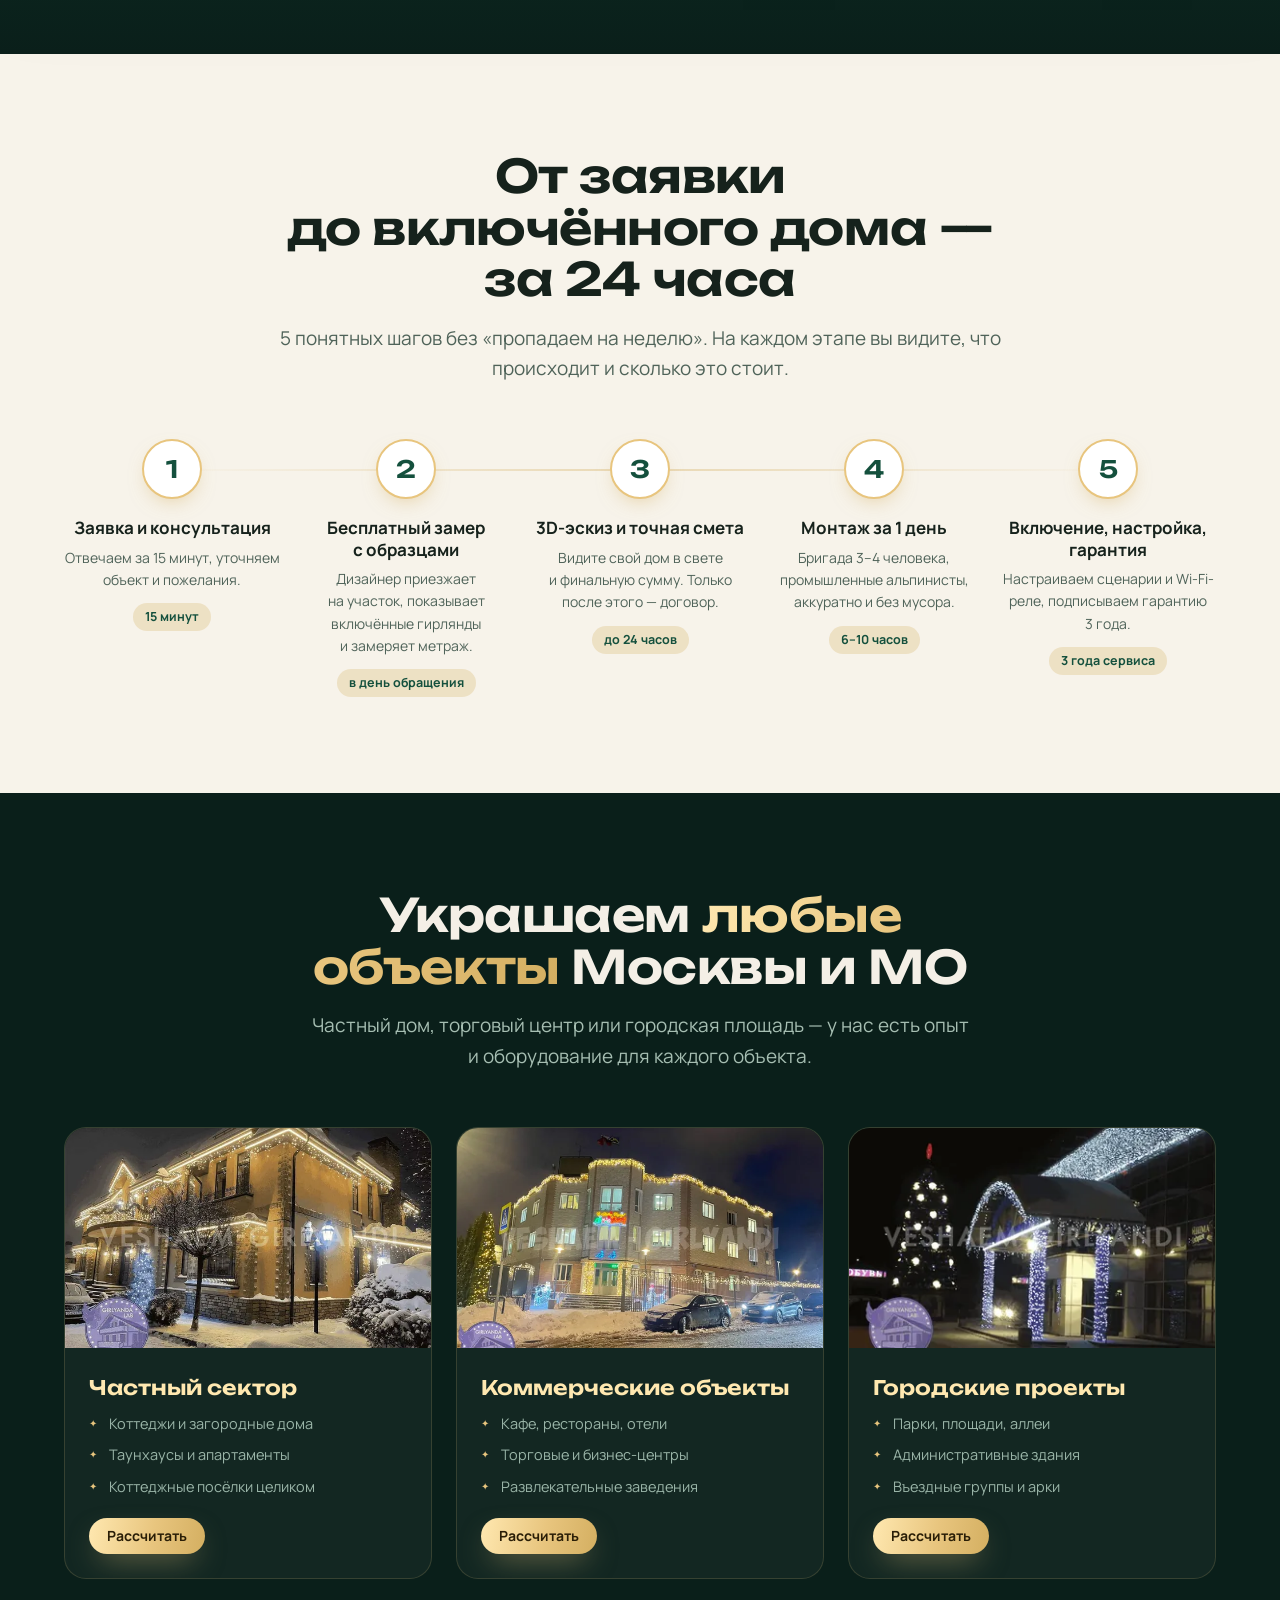
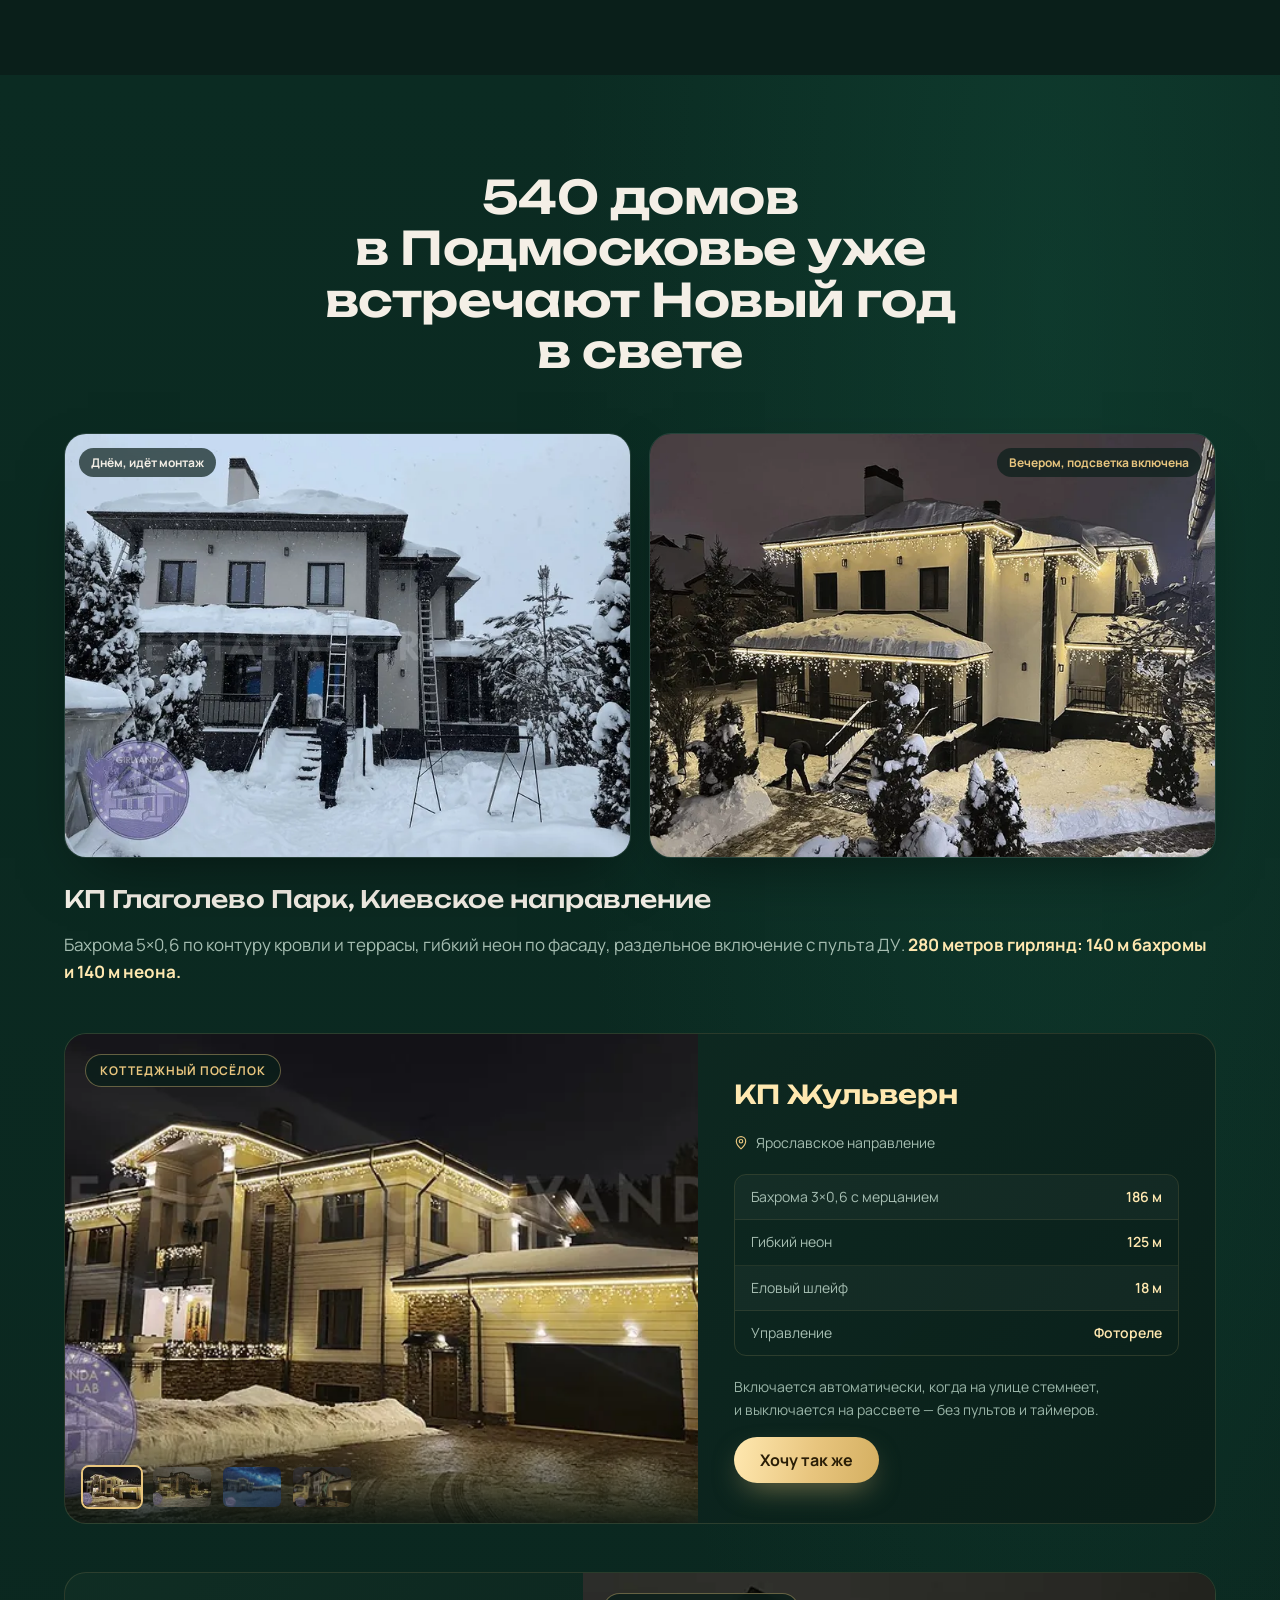
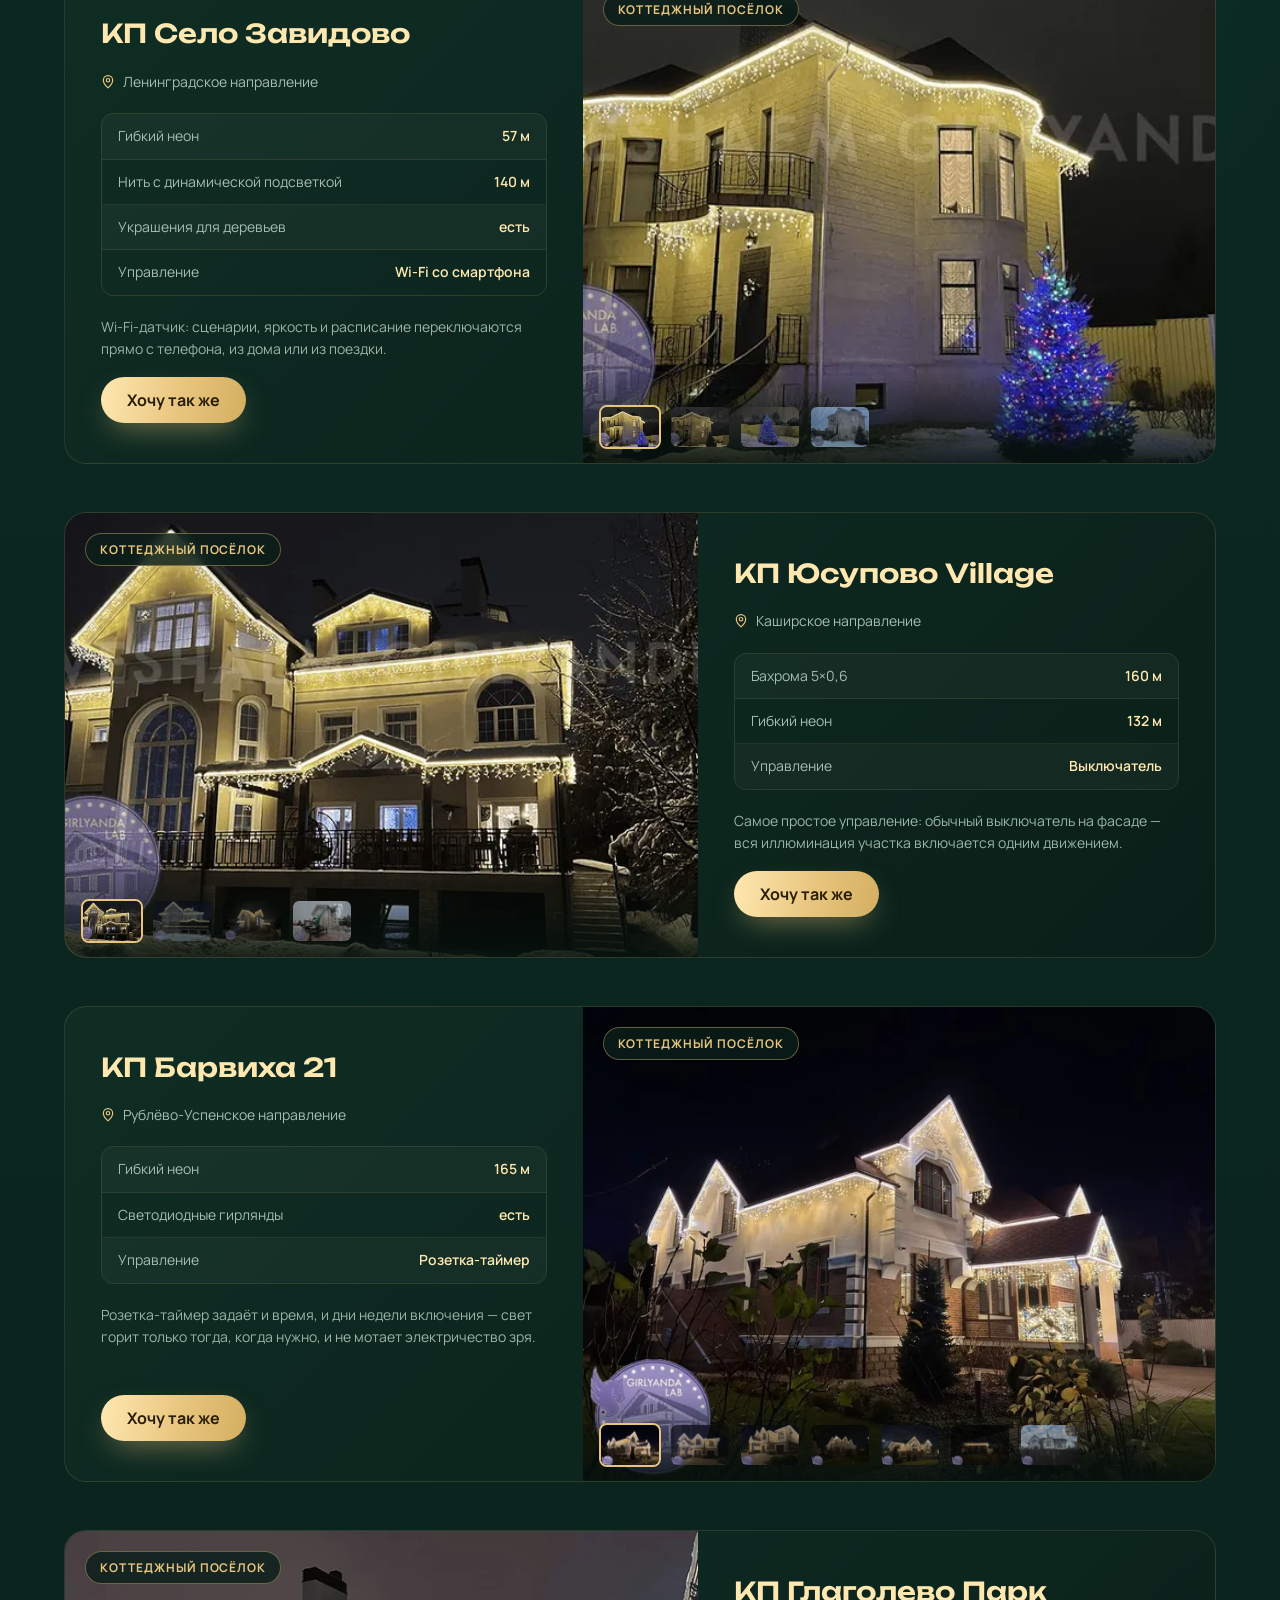
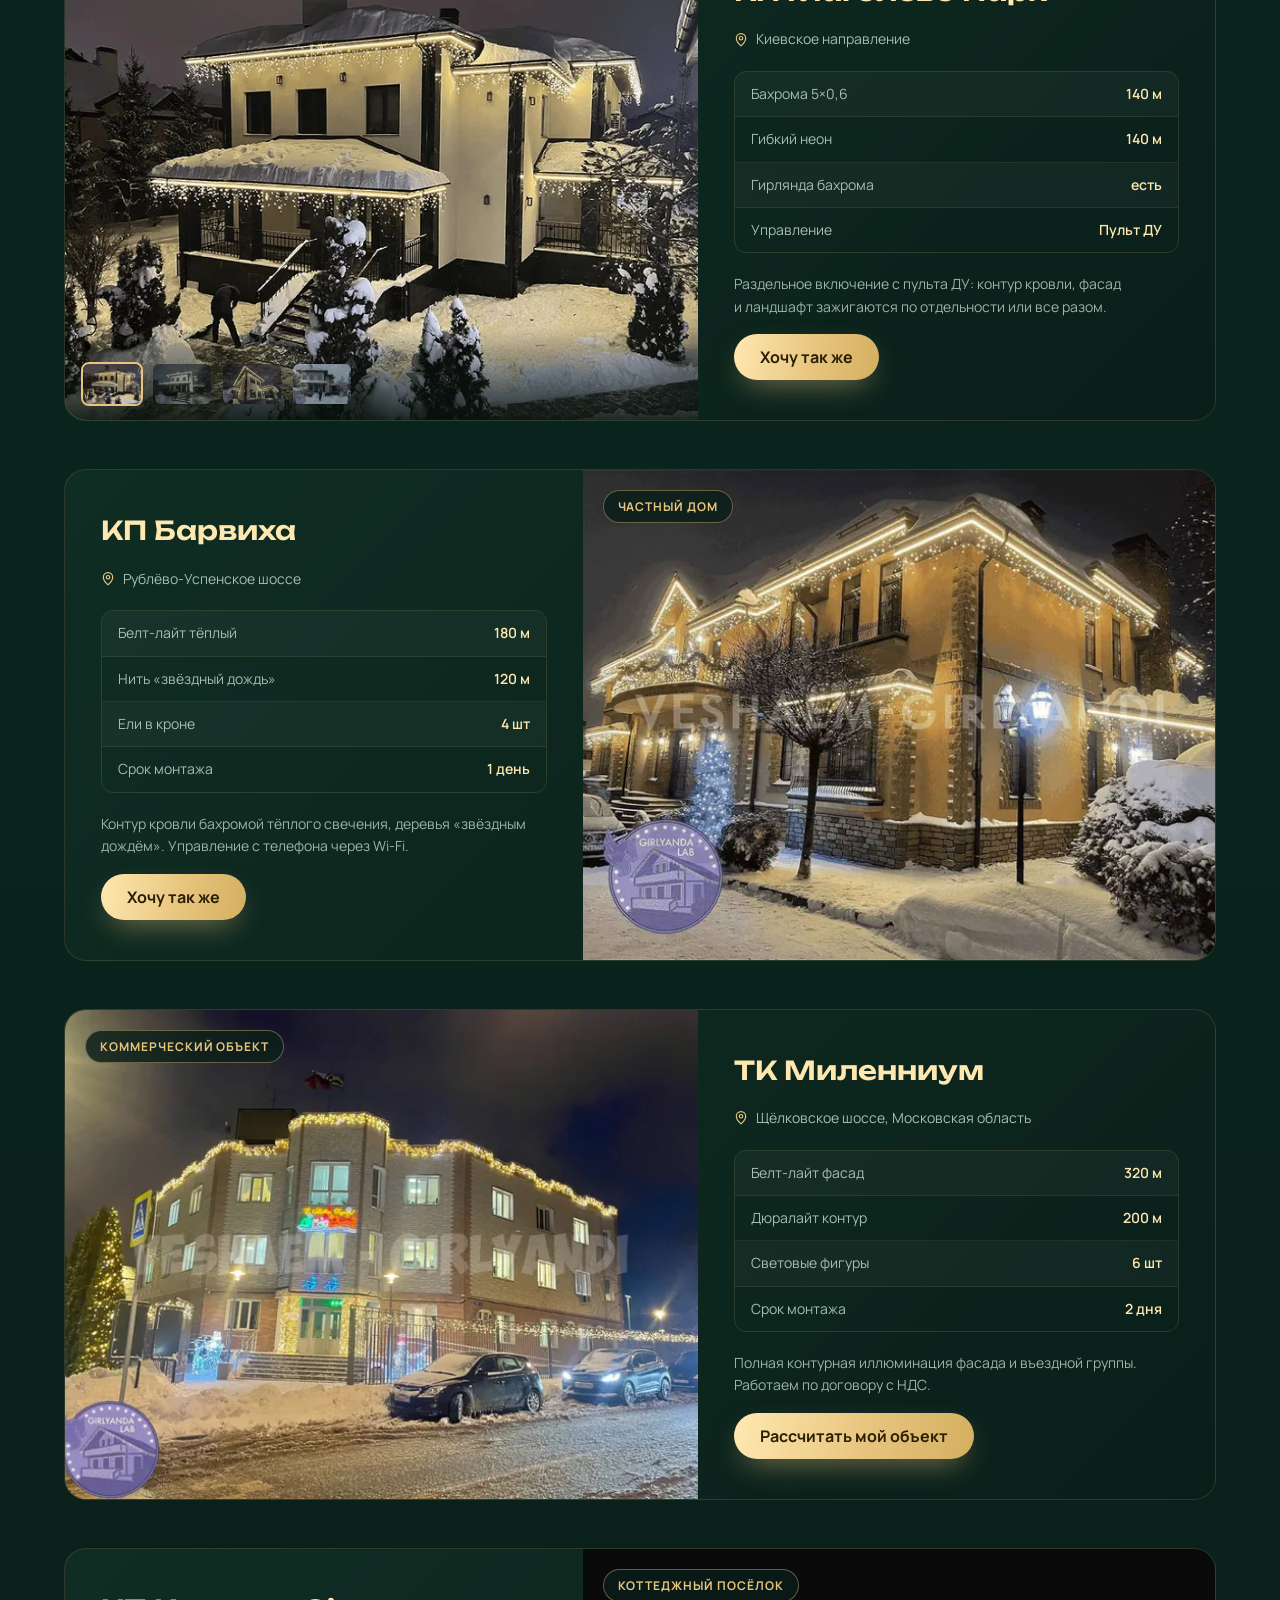
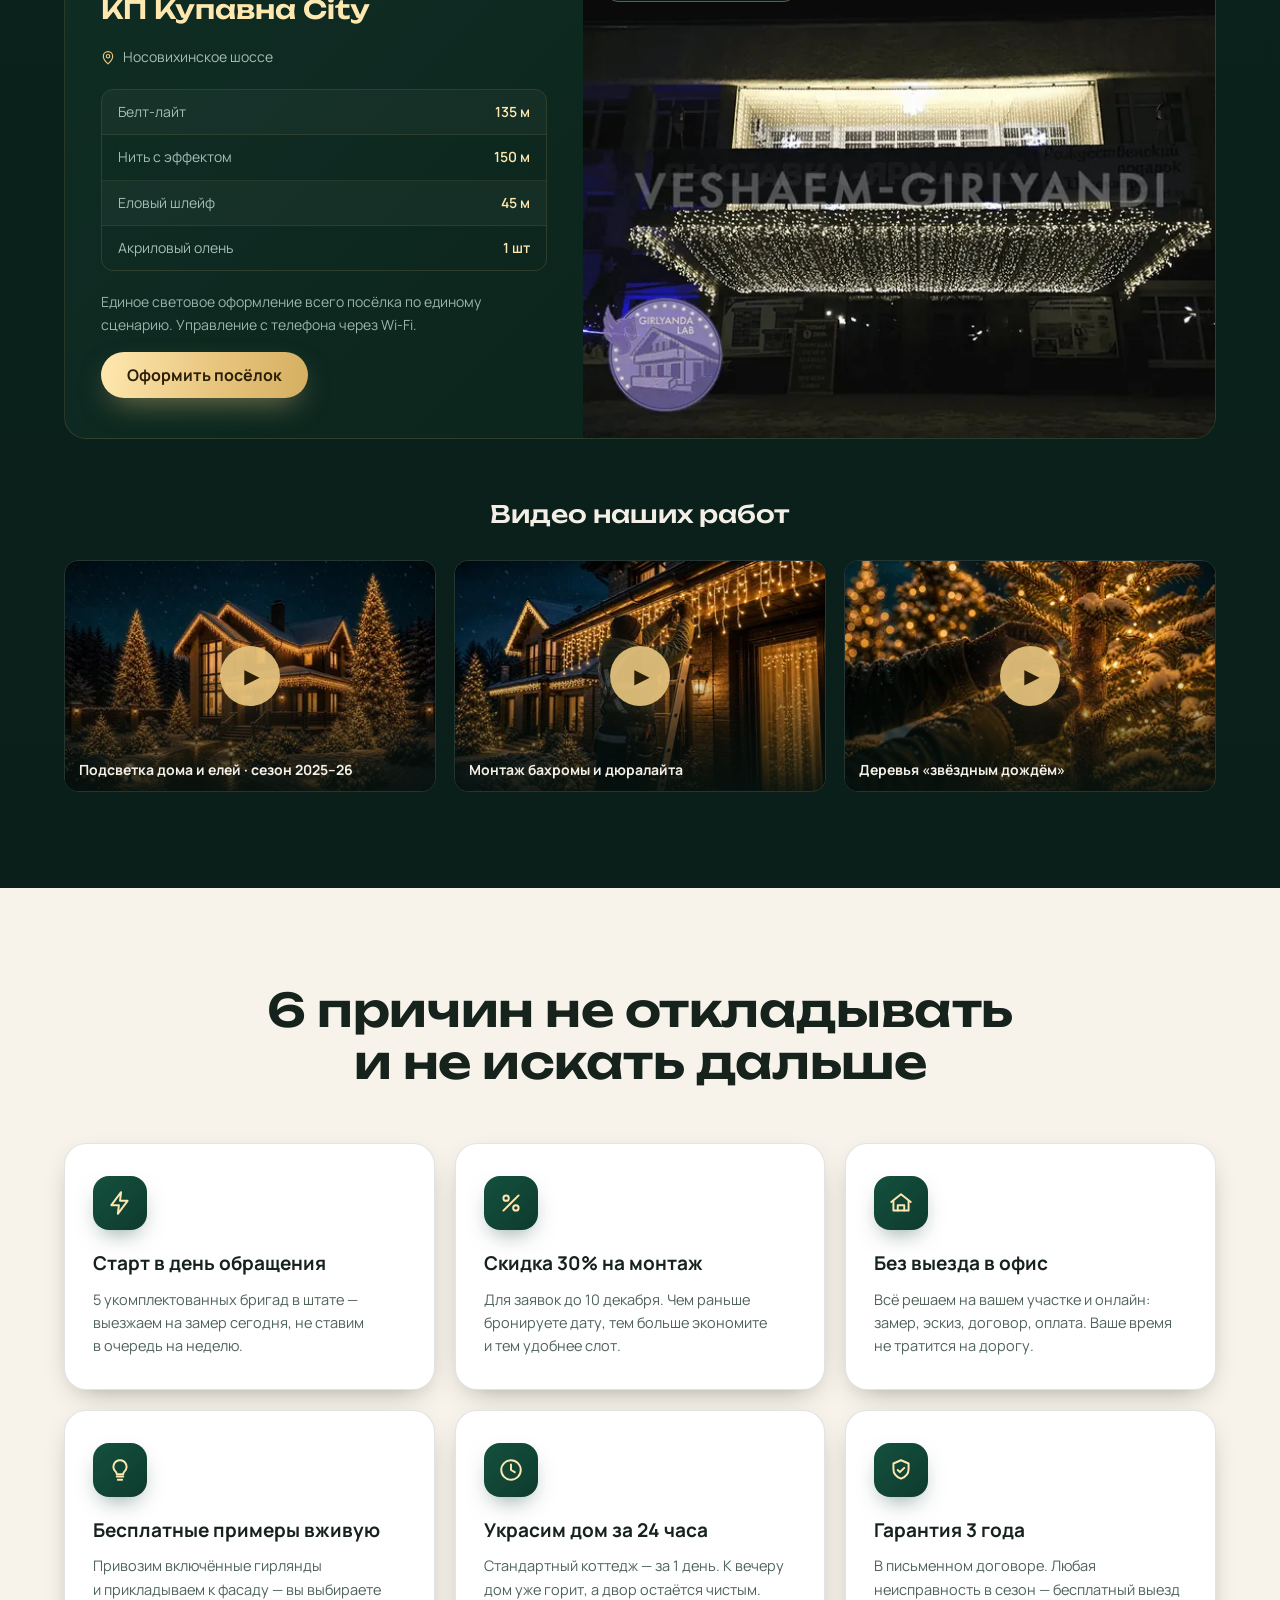
==== commit 47440fdf: "Оптимизация картинок: WebP и адаптивные размеры вместо одного тяжёлого файла Страница тянула 13 МБ к" ====
--- a/index.html
+++ b/index.html
@@ -118,8 +118,8 @@
 <!-- ============ HERO ============ -->
 <section class="hero">
   <picture>
-    <source media="(max-width:768px)" srcset="assets/hero-bg-m.jpg">
-    <img class="hero__photo" src="assets/hero-bg.jpg" alt="Загородный дом с новогодней подсветкой фасада и деревьев тёплыми гирляндами ночью" loading="eager" width="1600" height="900">
+    <source media="(max-width:768px)" srcset="assets/hero-bg-m-400.webp 400w, assets/hero-bg-m-780.webp 780w" sizes="100vw" type="image/webp">
+    <img class="hero__photo" src="assets/hero-bg-1440.webp" srcset="assets/hero-bg-1440.webp 1440w, assets/hero-bg-2544.webp 2544w" sizes="100vw" width="1440" height="824" alt="Загородный дом с новогодней подсветкой фасада и деревьев тёплыми гирляндами ночью" loading="eager">
   </picture>
   <div class="hero__scrim" aria-hidden="true"></div>
   <div class="hero__snow" aria-hidden="true"></div>
@@ -217,7 +217,7 @@
 
     <div class="services__bento">
       <article class="svc svc--lg">
-        <img src="assets/serv-facade.jpg" alt="Подсветка фасада и карнизов дома гирляндой бахрома" loading="lazy">
+        <img src="assets/serv-facade-380.webp" srcset="assets/serv-facade-360.webp 360w, assets/serv-facade-380.webp 380w, assets/serv-facade-720.webp 720w, assets/serv-facade-760.webp 760w" sizes="(max-width:560px) calc(100vw - 36px), (max-width:1024px) calc(50vw - 34px), 380px" width="380" height="507" alt="Подсветка фасада и карнизов дома гирляндой бахрома" loading="lazy">
         <div class="svc__body">
           <h3>Фасад и&nbsp;кровля</h3>
           <p>Контур крыши, карнизы, окна и&nbsp;колонны. Бахрома, дюралайт и&nbsp;гибкий неон с&nbsp;ровной линией без&nbsp;провисаний.</p>
@@ -225,28 +225,28 @@
         </div>
       </article>
       <article class="svc">
-        <img src="assets/serv-trees.jpg" alt="Украшение деревьев и хвойных гирляндой нить" loading="lazy">
+        <img src="assets/serv-trees-380.webp" srcset="assets/serv-trees-360.webp 360w, assets/serv-trees-380.webp 380w, assets/serv-trees-720.webp 720w, assets/serv-trees-760.webp 760w" sizes="(max-width:560px) calc(100vw - 36px), (max-width:1024px) calc(50vw - 34px), 380px" width="380" height="285" alt="Украшение деревьев и хвойных гирляндой нить" loading="lazy">
         <div class="svc__body">
           <h3>Деревья и&nbsp;ели</h3>
           <p>Стволы и&nbsp;кроны «нитью», большие ели — занавесом и&nbsp;шаром. Эффект «звёздного дождя».</p>
         </div>
       </article>
       <article class="svc">
-        <img src="assets/serv-landscape.jpg" alt="Подсветка ландшафта, кустов и дорожек на участке" loading="lazy">
+        <img src="assets/serv-landscape-380.webp" srcset="assets/serv-landscape-360.webp 360w, assets/serv-landscape-380.webp 380w, assets/serv-landscape-720.webp 720w, assets/serv-landscape-760.webp 760w" sizes="(max-width:560px) calc(100vw - 36px), (max-width:1024px) calc(50vw - 34px), 380px" width="380" height="285" alt="Подсветка ландшафта, кустов и дорожек на участке" loading="lazy">
         <div class="svc__body">
           <h3>Ландшафт и&nbsp;МАФ</h3>
           <p>Кусты, дорожки, забор, беседка и&nbsp;ворота. Свет ведёт гостя от&nbsp;въезда до&nbsp;крыльца.</p>
         </div>
       </article>
       <article class="svc">
-        <img src="assets/serv-figures.jpg" alt="Световые фигуры: олень, шар, ёлка во дворе" loading="lazy">
+        <img src="assets/serv-figures-380.webp" srcset="assets/serv-figures-360.webp 360w, assets/serv-figures-380.webp 380w, assets/serv-figures-720.webp 720w, assets/serv-figures-760.webp 760w" sizes="(max-width:560px) calc(100vw - 36px), (max-width:1024px) calc(50vw - 34px), 380px" width="380" height="285" alt="Световые фигуры: олень, шар, ёлка во дворе" loading="lazy">
         <div class="svc__body">
           <h3>Световые фигуры</h3>
           <p>3D-олени, шары, арки и&nbsp;ростовые ёлки. Акцент, который видно с&nbsp;дороги.</p>
         </div>
       </article>
       <article class="svc svc--wide">
-        <img src="assets/serv-designer.jpg" alt="Дизайнер показывает образцы гирлянд на участке клиента" loading="lazy">
+        <img src="assets/serv-designer-780.webp" srcset="assets/serv-designer-360.webp 360w, assets/serv-designer-720.webp 720w, assets/serv-designer-780.webp 780w, assets/serv-designer-1280.webp 1280w" sizes="(max-width:560px) calc(100vw - 36px), (max-width:1024px) calc(50vw - 34px), 760px" width="780" height="439" alt="Дизайнер показывает образцы гирлянд на участке клиента" loading="lazy">
         <div class="svc__body">
           <h3>Выезд дизайнера с&nbsp;образцами</h3>
           <p>Приезжаем на&nbsp;объект, показываем включённые гирлянды вживую, замеряем метраж лазерным дальномером и&nbsp;собираем 3D-эскиз именно вашего дома. Бесплатно, даже если решите подумать.</p>
@@ -372,7 +372,7 @@
     </header>
 
     <figure class="safety__banner">
-      <img src="assets/certificate.jpg" alt="Официальный договор и сертификаты на светотехнику IP65" loading="lazy">
+      <img src="assets/certificate-720.webp" srcset="assets/certificate-360.webp 360w, assets/certificate-720.webp 720w, assets/certificate-1000.webp 1000w" sizes="(max-width:768px) calc(100vw - 36px), 1150px" width="720" height="864" alt="Официальный договор и сертификаты на светотехнику IP65" loading="lazy">
       <figcaption>
         <span class="safety__banner-ic"><svg viewBox="0 0 24 24" fill="none" stroke="currentColor" stroke-width="2" stroke-linecap="round" stroke-linejoin="round" aria-hidden="true"><path d="m5 12 4 4 10-10"/></svg></span>
         <b>Официальный договор</b>
@@ -517,7 +517,7 @@
       </ul>
     </div>
     <figure class="photo__visual">
-      <img src="assets/photo-calc.jpg" alt="Расчёт стоимости новогодней подсветки дома по фотографии в мессенджере" loading="lazy">
+      <img src="assets/photo-calc-500.webp" srcset="assets/photo-calc-360.webp 360w, assets/photo-calc-500.webp 500w, assets/photo-calc-720.webp 720w, assets/photo-calc-1000.webp 1000w" sizes="(max-width:1024px) calc(100vw - 48px), 495px" width="500" height="374" alt="Расчёт стоимости новогодней подсветки дома по фотографии в мессенджере" loading="lazy">
     </figure>
   </div>
 </section>
@@ -565,7 +565,7 @@
     <div class="segs__grid">
       <div class="seg">
         <div class="seg__img-wrap">
-          <img src="assets/case-barvikha.jpg" alt="Украшение частного дома гирляндами" loading="lazy">
+          <img src="assets/case-barvikha-640.webp" srcset="assets/case-barvikha-360.webp 360w, assets/case-barvikha-640.webp 640w, assets/case-barvikha-720.webp 720w, assets/case-barvikha-1000.webp 1000w" sizes="(max-width:768px) calc(100vw - 36px), 640px" width="640" height="480" alt="Украшение частного дома гирляндами" loading="lazy">
         </div>
         <h3 class="seg__title">Частный сектор</h3>
         <ul class="seg__list">
@@ -577,7 +577,7 @@
       </div>
       <div class="seg">
         <div class="seg__img-wrap">
-          <img src="assets/case-milenium.jpg" alt="Иллюминация коммерческого объекта" loading="lazy">
+          <img src="assets/case-milenium-640.webp" srcset="assets/case-milenium-360.webp 360w, assets/case-milenium-640.webp 640w, assets/case-milenium-720.webp 720w, assets/case-milenium-1000.webp 1000w" sizes="(max-width:768px) calc(100vw - 36px), 640px" width="640" height="480" alt="Иллюминация коммерческого объекта" loading="lazy">
         </div>
         <h3 class="seg__title">Коммерческие объекты</h3>
         <ul class="seg__list">
@@ -589,7 +589,7 @@
       </div>
       <div class="seg">
         <div class="seg__img-wrap">
-          <img src="assets/case-yusupovo.jpg" alt="Оформление городской площади и парка" loading="lazy">
+          <img src="assets/case-yusupovo-380.webp" srcset="assets/case-yusupovo-360.webp 360w, assets/case-yusupovo-380.webp 380w, assets/case-yusupovo-720.webp 720w, assets/case-yusupovo-740.webp 740w" sizes="(max-width:768px) calc(100vw - 36px), 380px" width="380" height="285" alt="Оформление городской площади и парка" loading="lazy">
         </div>
         <h3 class="seg__title">Городские проекты</h3>
         <ul class="seg__list">
@@ -613,12 +613,12 @@
     <!-- до / после: реальные кадры одного дома, КП Глаголево Парк -->
     <div class="ba">
       <div class="ba__pair">
-        <figure class="ba__shot js-lightbox">
-          <img src="assets/projects/glagolevo-4.jpg" alt="КП Глаголево Парк: дом днём, до включения гирлянд — идёт монтаж в снегопад" loading="lazy">
+        <figure class="ba__shot js-lightbox" data-full="assets/projects/glagolevo-4-1000.webp">
+          <img src="assets/projects/glagolevo-4-720.webp" srcset="assets/projects/glagolevo-4-720.webp 720w, assets/projects/glagolevo-4-1000.webp 1000w" sizes="(max-width:560px) calc(100vw - 36px), (max-width:1024px) calc(50vw - 34px), 570px" width="720" height="540" alt="КП Глаголево Парк: дом днём, до включения гирлянд — идёт монтаж в снегопад" loading="lazy">
           <figcaption class="ba__tag ba__tag--l">Днём, идёт монтаж</figcaption>
         </figure>
-        <figure class="ba__shot js-lightbox">
-          <img src="assets/projects/glagolevo-1.jpg" alt="КП Глаголево Парк: тот же дом вечером с включённой подсветкой" loading="lazy">
+        <figure class="ba__shot js-lightbox" data-full="assets/projects/glagolevo-1-960.webp">
+          <img src="assets/projects/glagolevo-1-720.webp" srcset="assets/projects/glagolevo-1-720.webp 720w, assets/projects/glagolevo-1-960.webp 960w" sizes="(max-width:560px) calc(100vw - 36px), (max-width:1024px) calc(50vw - 34px), 570px" width="720" height="540" alt="КП Глаголево Парк: тот же дом вечером с включённой подсветкой" loading="lazy">
           <figcaption class="ba__tag ba__tag--r">Вечером, подсветка включена</figcaption>
         </figure>
       </div>
@@ -634,16 +634,16 @@
       <!-- ---- Проект 1: КП Жульверн ---- -->
       <article class="case-card">
         <div class="case-card__photo js-gal">
-          <img class="js-gal-main" src="assets/projects/zhulvern-1.jpg" alt="КП Жульверн — подсветка фасада и кровли бахромой с мерцанием" loading="lazy">
+          <img class="js-gal-main" src="assets/projects/zhulvern-1-720.webp" srcset="assets/projects/zhulvern-1-720.webp 720w, assets/projects/zhulvern-1-960.webp 960w" sizes="(max-width:768px) calc(100vw - 36px), 640px" width="720" height="405" alt="КП Жульверн — подсветка фасада и кровли бахромой с мерцанием" loading="lazy">
           <span class="case-card__tag">Коттеджный посёлок</span>
           <button class="case-card__zoom js-gal-zoom" type="button" aria-label="Открыть фотографии проекта на весь экран">
             <svg viewBox="0 0 24 24" fill="none" stroke="currentColor" stroke-width="2" stroke-linecap="round" stroke-linejoin="round" aria-hidden="true"><circle cx="11" cy="11" r="7"/><path d="m20 20-3.5-3.5M11 8v6M8 11h6"/></svg>
           </button>
           <div class="case-card__thumbs" role="group" aria-label="Фотографии проекта КП Жульверн">
-            <button class="cthumb is-active" type="button" data-src="assets/projects/zhulvern-1.jpg" data-alt="КП Жульверн — подсветка фасада и кровли бахромой с мерцанием" aria-label="Фото 1"><img src="assets/projects/zhulvern-1.jpg" alt="" loading="lazy"></button>
-            <button class="cthumb" type="button" data-src="assets/projects/zhulvern-2.jpg" data-alt="КП Жульверн — контур кровли и еловый шлейф вдоль террасы" aria-label="Фото 2"><img src="assets/projects/zhulvern-2.jpg" alt="" loading="lazy"></button>
-            <button class="cthumb" type="button" data-src="assets/projects/zhulvern-4.jpg" data-alt="КП Жульверн — вечерний вид участка с включённой иллюминацией" aria-label="Фото 3"><img src="assets/projects/zhulvern-4.jpg" alt="" loading="lazy"></button>
-            <button class="cthumb" type="button" data-src="assets/projects/zhulvern-3.jpg" data-alt="КП Жульверн — монтаж гирлянд с автовышки" aria-label="Фото 4"><img src="assets/projects/zhulvern-3.jpg" alt="" loading="lazy"></button>
+            <button class="cthumb is-active" type="button" data-src="assets/projects/zhulvern-1-720.webp" data-alt="КП Жульверн — подсветка фасада и кровли бахромой с мерцанием" aria-label="Фото 1" data-mainset="assets/projects/zhulvern-1-720.webp 720w, assets/projects/zhulvern-1-960.webp 960w" data-full="assets/projects/zhulvern-1-960.webp"><img src="assets/projects/zhulvern-1-120.webp" srcset="assets/projects/zhulvern-1-120.webp 120w, assets/projects/zhulvern-1-240.webp 240w" sizes="62px" width="120" height="68" alt="" loading="lazy"></button>
+            <button class="cthumb" type="button" data-src="assets/projects/zhulvern-2-720.webp" data-alt="КП Жульверн — контур кровли и еловый шлейф вдоль террасы" aria-label="Фото 2" data-mainset="assets/projects/zhulvern-2-720.webp 720w, assets/projects/zhulvern-2-960.webp 960w" data-full="assets/projects/zhulvern-2-960.webp"><img src="assets/projects/zhulvern-2-120.webp" srcset="assets/projects/zhulvern-2-120.webp 120w, assets/projects/zhulvern-2-240.webp 240w" sizes="62px" width="120" height="68" alt="" loading="lazy"></button>
+            <button class="cthumb" type="button" data-src="assets/projects/zhulvern-4-720.webp" data-alt="КП Жульверн — вечерний вид участка с включённой иллюминацией" aria-label="Фото 3" data-mainset="assets/projects/zhulvern-4-720.webp 720w, assets/projects/zhulvern-4-1024.webp 1024w" data-full="assets/projects/zhulvern-4-1024.webp"><img src="assets/projects/zhulvern-4-120.webp" srcset="assets/projects/zhulvern-4-120.webp 120w, assets/projects/zhulvern-4-240.webp 240w" sizes="62px" width="120" height="90" alt="" loading="lazy"></button>
+            <button class="cthumb" type="button" data-src="assets/projects/zhulvern-3-720.webp" data-alt="КП Жульверн — монтаж гирлянд с автовышки" aria-label="Фото 4" data-mainset="assets/projects/zhulvern-3-720.webp 720w, assets/projects/zhulvern-3-1000.webp 1000w" data-full="assets/projects/zhulvern-3-1000.webp"><img src="assets/projects/zhulvern-3-120.webp" srcset="assets/projects/zhulvern-3-120.webp 120w, assets/projects/zhulvern-3-240.webp 240w" sizes="62px" width="120" height="90" alt="" loading="lazy"></button>
           </div>
         </div>
         <div class="case-card__info">
@@ -666,16 +666,16 @@
       <!-- ---- Проект 2: КП Село Завидово ---- -->
       <article class="case-card case-card--rev">
         <div class="case-card__photo js-gal">
-          <img class="js-gal-main" src="assets/projects/zavidovo-1.jpg" alt="КП Село Завидово — подсветка дома и живая ель с динамической подсветкой" loading="lazy">
+          <img class="js-gal-main" src="assets/projects/zavidovo-1-720.webp" srcset="assets/projects/zavidovo-1-720.webp 720w, assets/projects/zavidovo-1-960.webp 960w" sizes="(max-width:768px) calc(100vw - 36px), 640px" width="720" height="405" alt="КП Село Завидово — подсветка дома и живая ель с динамической подсветкой" loading="lazy">
           <span class="case-card__tag">Коттеджный посёлок</span>
           <button class="case-card__zoom js-gal-zoom" type="button" aria-label="Открыть фотографии проекта на весь экран">
             <svg viewBox="0 0 24 24" fill="none" stroke="currentColor" stroke-width="2" stroke-linecap="round" stroke-linejoin="round" aria-hidden="true"><circle cx="11" cy="11" r="7"/><path d="m20 20-3.5-3.5M11 8v6M8 11h6"/></svg>
           </button>
           <div class="case-card__thumbs" role="group" aria-label="Фотографии проекта КП Село Завидово">
-            <button class="cthumb is-active" type="button" data-src="assets/projects/zavidovo-1.jpg" data-alt="КП Село Завидово — подсветка дома и живая ель с динамической подсветкой" aria-label="Фото 1"><img src="assets/projects/zavidovo-1.jpg" alt="" loading="lazy"></button>
-            <button class="cthumb" type="button" data-src="assets/projects/zavidovo-2.jpg" data-alt="КП Село Завидово — контур кровли гибким неоном" aria-label="Фото 2"><img src="assets/projects/zavidovo-2.jpg" alt="" loading="lazy"></button>
-            <button class="cthumb" type="button" data-src="assets/projects/zavidovo-3.jpg" data-alt="КП Село Завидово — украшенная ель на участке" aria-label="Фото 3"><img src="assets/projects/zavidovo-3.jpg" alt="" loading="lazy"></button>
-            <button class="cthumb" type="button" data-src="assets/projects/zavidovo-4.jpg" data-alt="КП Село Завидово — монтаж гирлянд на фасад" aria-label="Фото 4"><img src="assets/projects/zavidovo-4.jpg" alt="" loading="lazy"></button>
+            <button class="cthumb is-active" type="button" data-src="assets/projects/zavidovo-1-720.webp" data-alt="КП Село Завидово — подсветка дома и живая ель с динамической подсветкой" aria-label="Фото 1" data-mainset="assets/projects/zavidovo-1-720.webp 720w, assets/projects/zavidovo-1-960.webp 960w" data-full="assets/projects/zavidovo-1-960.webp"><img src="assets/projects/zavidovo-1-120.webp" srcset="assets/projects/zavidovo-1-120.webp 120w, assets/projects/zavidovo-1-240.webp 240w" sizes="62px" width="120" height="68" alt="" loading="lazy"></button>
+            <button class="cthumb" type="button" data-src="assets/projects/zavidovo-2-720.webp" data-alt="КП Село Завидово — контур кровли гибким неоном" aria-label="Фото 2" data-mainset="assets/projects/zavidovo-2-720.webp 720w, assets/projects/zavidovo-2-960.webp 960w" data-full="assets/projects/zavidovo-2-960.webp"><img src="assets/projects/zavidovo-2-120.webp" srcset="assets/projects/zavidovo-2-120.webp 120w, assets/projects/zavidovo-2-240.webp 240w" sizes="62px" width="120" height="68" alt="" loading="lazy"></button>
+            <button class="cthumb" type="button" data-src="assets/projects/zavidovo-3-720.webp" data-alt="КП Село Завидово — украшенная ель на участке" aria-label="Фото 3" data-mainset="assets/projects/zavidovo-3-720.webp 720w, assets/projects/zavidovo-3-960.webp 960w" data-full="assets/projects/zavidovo-3-960.webp"><img src="assets/projects/zavidovo-3-120.webp" srcset="assets/projects/zavidovo-3-120.webp 120w, assets/projects/zavidovo-3-240.webp 240w" sizes="62px" width="120" height="68" alt="" loading="lazy"></button>
+            <button class="cthumb" type="button" data-src="assets/projects/zavidovo-4-720.webp" data-alt="КП Село Завидово — монтаж гирлянд на фасад" aria-label="Фото 4" data-mainset="assets/projects/zavidovo-4-720.webp 720w, assets/projects/zavidovo-4-1000.webp 1000w" data-full="assets/projects/zavidovo-4-1000.webp"><img src="assets/projects/zavidovo-4-120.webp" srcset="assets/projects/zavidovo-4-120.webp 120w, assets/projects/zavidovo-4-240.webp 240w" sizes="62px" width="120" height="90" alt="" loading="lazy"></button>
           </div>
         </div>
         <div class="case-card__info">
@@ -698,16 +698,16 @@
       <!-- ---- Проект 3: КП Юсупово Village ---- -->
       <article class="case-card">
         <div class="case-card__photo js-gal">
-          <img class="js-gal-main" src="assets/projects/yusupovo-1.jpg" alt="КП Юсупово Village — бахрома по карнизам и неоновый контур фасада" loading="lazy">
+          <img class="js-gal-main" src="assets/projects/yusupovo-1-720.webp" srcset="assets/projects/yusupovo-1-720.webp 720w, assets/projects/yusupovo-1-960.webp 960w" sizes="(max-width:768px) calc(100vw - 36px), 640px" width="720" height="405" alt="КП Юсупово Village — бахрома по карнизам и неоновый контур фасада" loading="lazy">
           <span class="case-card__tag">Коттеджный посёлок</span>
           <button class="case-card__zoom js-gal-zoom" type="button" aria-label="Открыть фотографии проекта на весь экран">
             <svg viewBox="0 0 24 24" fill="none" stroke="currentColor" stroke-width="2" stroke-linecap="round" stroke-linejoin="round" aria-hidden="true"><circle cx="11" cy="11" r="7"/><path d="m20 20-3.5-3.5M11 8v6M8 11h6"/></svg>
           </button>
           <div class="case-card__thumbs" role="group" aria-label="Фотографии проекта КП Юсупово Village">
-            <button class="cthumb is-active" type="button" data-src="assets/projects/yusupovo-1.jpg" data-alt="КП Юсупово Village — бахрома по карнизам и неоновый контур фасада" aria-label="Фото 1"><img src="assets/projects/yusupovo-1.jpg" alt="" loading="lazy"></button>
-            <button class="cthumb" type="button" data-src="assets/projects/yusupovo-3.jpg" data-alt="КП Юсупово Village — подсветка кровли и живой изгороди" aria-label="Фото 2"><img src="assets/projects/yusupovo-3.jpg" alt="" loading="lazy"></button>
-            <button class="cthumb" type="button" data-src="assets/projects/yusupovo-2.jpg" data-alt="КП Юсупово Village — вечерний вид дома с включённой подсветкой" aria-label="Фото 3"><img src="assets/projects/yusupovo-2.jpg" alt="" loading="lazy"></button>
-            <button class="cthumb" type="button" data-src="assets/projects/yusupovo-4.jpg" data-alt="КП Юсупово Village — монтаж бахромы с автовышки" aria-label="Фото 4"><img src="assets/projects/yusupovo-4.jpg" alt="" loading="lazy"></button>
+            <button class="cthumb is-active" type="button" data-src="assets/projects/yusupovo-1-720.webp" data-alt="КП Юсупово Village — бахрома по карнизам и неоновый контур фасада" aria-label="Фото 1" data-mainset="assets/projects/yusupovo-1-720.webp 720w, assets/projects/yusupovo-1-960.webp 960w" data-full="assets/projects/yusupovo-1-960.webp"><img src="assets/projects/yusupovo-1-120.webp" srcset="assets/projects/yusupovo-1-120.webp 120w, assets/projects/yusupovo-1-240.webp 240w" sizes="62px" width="120" height="68" alt="" loading="lazy"></button>
+            <button class="cthumb" type="button" data-src="assets/projects/yusupovo-3-720.webp" data-alt="КП Юсупово Village — подсветка кровли и живой изгороди" aria-label="Фото 2" data-mainset="assets/projects/yusupovo-3-720.webp 720w, assets/projects/yusupovo-3-1000.webp 1000w" data-full="assets/projects/yusupovo-3-1000.webp"><img src="assets/projects/yusupovo-3-120.webp" srcset="assets/projects/yusupovo-3-120.webp 120w, assets/projects/yusupovo-3-240.webp 240w" sizes="62px" width="120" height="90" alt="" loading="lazy"></button>
+            <button class="cthumb" type="button" data-src="assets/projects/yusupovo-2-720.webp" data-alt="КП Юсупово Village — вечерний вид дома с включённой подсветкой" aria-label="Фото 3" data-mainset="assets/projects/yusupovo-2-720.webp 720w, assets/projects/yusupovo-2-800.webp 800w" data-full="assets/projects/yusupovo-2-800.webp"><img src="assets/projects/yusupovo-2-120.webp" srcset="assets/projects/yusupovo-2-120.webp 120w, assets/projects/yusupovo-2-240.webp 240w" sizes="62px" width="120" height="90" alt="" loading="lazy"></button>
+            <button class="cthumb" type="button" data-src="assets/projects/yusupovo-4-720.webp" data-alt="КП Юсупово Village — монтаж бахромы с автовышки" aria-label="Фото 4" data-mainset="assets/projects/yusupovo-4-720.webp 720w, assets/projects/yusupovo-4-1000.webp 1000w" data-full="assets/projects/yusupovo-4-1000.webp"><img src="assets/projects/yusupovo-4-120.webp" srcset="assets/projects/yusupovo-4-120.webp 120w, assets/projects/yusupovo-4-240.webp 240w" sizes="62px" width="120" height="90" alt="" loading="lazy"></button>
           </div>
         </div>
         <div class="case-card__info">
@@ -729,19 +729,19 @@
       <!-- ---- Проект 4: КП Барвиха 21 ---- -->
       <article class="case-card case-card--rev">
         <div class="case-card__photo js-gal">
-          <img class="js-gal-main" src="assets/projects/barvikha21-6.jpg" alt="КП Барвиха 21 — неоновый контур кровли и подсветка фасада" loading="lazy">
+          <img class="js-gal-main" src="assets/projects/barvikha21-6-720.webp" srcset="assets/projects/barvikha21-6-720.webp 720w, assets/projects/barvikha21-6-1280.webp 1280w" sizes="(max-width:768px) calc(100vw - 36px), 640px" width="720" height="540" alt="КП Барвиха 21 — неоновый контур кровли и подсветка фасада" loading="lazy">
           <span class="case-card__tag">Коттеджный посёлок</span>
           <button class="case-card__zoom js-gal-zoom" type="button" aria-label="Открыть фотографии проекта на весь экран">
             <svg viewBox="0 0 24 24" fill="none" stroke="currentColor" stroke-width="2" stroke-linecap="round" stroke-linejoin="round" aria-hidden="true"><circle cx="11" cy="11" r="7"/><path d="m20 20-3.5-3.5M11 8v6M8 11h6"/></svg>
           </button>
           <div class="case-card__thumbs" role="group" aria-label="Фотографии проекта КП Барвиха 21">
-            <button class="cthumb is-active" type="button" data-src="assets/projects/barvikha21-6.jpg" data-alt="КП Барвиха 21 — неоновый контур кровли и подсветка фасада" aria-label="Фото 1"><img src="assets/projects/barvikha21-6.jpg" alt="" loading="lazy"></button>
-            <button class="cthumb" type="button" data-src="assets/projects/barvikha21-1.jpg" data-alt="КП Барвиха 21 — подсветка входной группы и гаражных ворот" aria-label="Фото 2"><img src="assets/projects/barvikha21-1.jpg" alt="" loading="lazy"></button>
-            <button class="cthumb" type="button" data-src="assets/projects/barvikha21-2.jpg" data-alt="КП Барвиха 21 — светодиодные гирлянды по фронтонам дома" aria-label="Фото 3"><img src="assets/projects/barvikha21-2.jpg" alt="" loading="lazy"></button>
-            <button class="cthumb" type="button" data-src="assets/projects/barvikha21-7.jpg" data-alt="КП Барвиха 21 — вечерний вид дома со стороны участка" aria-label="Фото 4"><img src="assets/projects/barvikha21-7.jpg" alt="" loading="lazy"></button>
-            <button class="cthumb" type="button" data-src="assets/projects/barvikha21-4.jpg" data-alt="КП Барвиха 21 — подсветка второго дома на участке" aria-label="Фото 5"><img src="assets/projects/barvikha21-4.jpg" alt="" loading="lazy"></button>
-            <button class="cthumb" type="button" data-src="assets/projects/barvikha21-5.jpg" data-alt="КП Барвиха 21 — подсветка хозблока и дорожки" aria-label="Фото 6"><img src="assets/projects/barvikha21-5.jpg" alt="" loading="lazy"></button>
-            <button class="cthumb" type="button" data-src="assets/projects/barvikha21-3.jpg" data-alt="КП Барвиха 21 — тот же дом днём: гирлянды на фасаде незаметны" aria-label="Фото 7"><img src="assets/projects/barvikha21-3.jpg" alt="" loading="lazy"></button>
+            <button class="cthumb is-active" type="button" data-src="assets/projects/barvikha21-6-720.webp" data-alt="КП Барвиха 21 — неоновый контур кровли и подсветка фасада" aria-label="Фото 1" data-mainset="assets/projects/barvikha21-6-720.webp 720w, assets/projects/barvikha21-6-1280.webp 1280w" data-full="assets/projects/barvikha21-6-1280.webp"><img src="assets/projects/barvikha21-6-120.webp" srcset="assets/projects/barvikha21-6-120.webp 120w, assets/projects/barvikha21-6-240.webp 240w" sizes="62px" width="120" height="90" alt="" loading="lazy"></button>
+            <button class="cthumb" type="button" data-src="assets/projects/barvikha21-1-720.webp" data-alt="КП Барвиха 21 — подсветка входной группы и гаражных ворот" aria-label="Фото 2" data-mainset="assets/projects/barvikha21-1-720.webp 720w, assets/projects/barvikha21-1-1280.webp 1280w" data-full="assets/projects/barvikha21-1-1280.webp"><img src="assets/projects/barvikha21-1-120.webp" srcset="assets/projects/barvikha21-1-120.webp 120w, assets/projects/barvikha21-1-240.webp 240w" sizes="62px" width="120" height="90" alt="" loading="lazy"></button>
+            <button class="cthumb" type="button" data-src="assets/projects/barvikha21-2-720.webp" data-alt="КП Барвиха 21 — светодиодные гирлянды по фронтонам дома" aria-label="Фото 3" data-mainset="assets/projects/barvikha21-2-720.webp 720w, assets/projects/barvikha21-2-1280.webp 1280w" data-full="assets/projects/barvikha21-2-1280.webp"><img src="assets/projects/barvikha21-2-120.webp" srcset="assets/projects/barvikha21-2-120.webp 120w, assets/projects/barvikha21-2-240.webp 240w" sizes="62px" width="120" height="90" alt="" loading="lazy"></button>
+            <button class="cthumb" type="button" data-src="assets/projects/barvikha21-7-720.webp" data-alt="КП Барвиха 21 — вечерний вид дома со стороны участка" aria-label="Фото 4" data-mainset="assets/projects/barvikha21-7-720.webp 720w, assets/projects/barvikha21-7-1280.webp 1280w" data-full="assets/projects/barvikha21-7-1280.webp"><img src="assets/projects/barvikha21-7-120.webp" srcset="assets/projects/barvikha21-7-120.webp 120w, assets/projects/barvikha21-7-240.webp 240w" sizes="62px" width="120" height="90" alt="" loading="lazy"></button>
+            <button class="cthumb" type="button" data-src="assets/projects/barvikha21-4-720.webp" data-alt="КП Барвиха 21 — подсветка второго дома на участке" aria-label="Фото 5" data-mainset="assets/projects/barvikha21-4-720.webp 720w, assets/projects/barvikha21-4-1280.webp 1280w" data-full="assets/projects/barvikha21-4-1280.webp"><img src="assets/projects/barvikha21-4-120.webp" srcset="assets/projects/barvikha21-4-120.webp 120w, assets/projects/barvikha21-4-240.webp 240w" sizes="62px" width="120" height="90" alt="" loading="lazy"></button>
+            <button class="cthumb" type="button" data-src="assets/projects/barvikha21-5-720.webp" data-alt="КП Барвиха 21 — подсветка хозблока и дорожки" aria-label="Фото 6" data-mainset="assets/projects/barvikha21-5-720.webp 720w, assets/projects/barvikha21-5-1280.webp 1280w" data-full="assets/projects/barvikha21-5-1280.webp"><img src="assets/projects/barvikha21-5-120.webp" srcset="assets/projects/barvikha21-5-120.webp 120w, assets/projects/barvikha21-5-240.webp 240w" sizes="62px" width="120" height="90" alt="" loading="lazy"></button>
+            <button class="cthumb" type="button" data-src="assets/projects/barvikha21-3-720.webp" data-alt="КП Барвиха 21 — тот же дом днём: гирлянды на фасаде незаметны" aria-label="Фото 7" data-mainset="assets/projects/barvikha21-3-720.webp 720w, assets/projects/barvikha21-3-1280.webp 1280w" data-full="assets/projects/barvikha21-3-1280.webp"><img src="assets/projects/barvikha21-3-120.webp" srcset="assets/projects/barvikha21-3-120.webp 120w, assets/projects/barvikha21-3-240.webp 240w" sizes="62px" width="120" height="90" alt="" loading="lazy"></button>
           </div>
         </div>
         <div class="case-card__info">
@@ -763,16 +763,16 @@
       <!-- ---- Проект 5: КП Глаголево Парк ---- -->
       <article class="case-card">
         <div class="case-card__photo js-gal">
-          <img class="js-gal-main" src="assets/projects/glagolevo-1.jpg" alt="КП Глаголево Парк — бахрома по контуру кровли и подсветка крыльца" loading="lazy">
+          <img class="js-gal-main" src="assets/projects/glagolevo-1-720.webp" srcset="assets/projects/glagolevo-1-720.webp 720w, assets/projects/glagolevo-1-960.webp 960w" sizes="(max-width:768px) calc(100vw - 36px), 640px" width="720" height="540" alt="КП Глаголево Парк — бахрома по контуру кровли и подсветка крыльца" loading="lazy">
           <span class="case-card__tag">Коттеджный посёлок</span>
           <button class="case-card__zoom js-gal-zoom" type="button" aria-label="Открыть фотографии проекта на весь экран">
             <svg viewBox="0 0 24 24" fill="none" stroke="currentColor" stroke-width="2" stroke-linecap="round" stroke-linejoin="round" aria-hidden="true"><circle cx="11" cy="11" r="7"/><path d="m20 20-3.5-3.5M11 8v6M8 11h6"/></svg>
           </button>
           <div class="case-card__thumbs" role="group" aria-label="Фотографии проекта КП Глаголево Парк">
-            <button class="cthumb is-active" type="button" data-src="assets/projects/glagolevo-1.jpg" data-alt="КП Глаголево Парк — бахрома по контуру кровли и подсветка крыльца" aria-label="Фото 1"><img src="assets/projects/glagolevo-1.jpg" alt="" loading="lazy"></button>
-            <button class="cthumb" type="button" data-src="assets/projects/glagolevo-3.jpg" data-alt="КП Глаголево Парк — неоновый контур фасада и лестницы" aria-label="Фото 2"><img src="assets/projects/glagolevo-3.jpg" alt="" loading="lazy"></button>
-            <button class="cthumb" type="button" data-src="assets/projects/glagolevo-2.jpg" data-alt="КП Глаголево Парк — подсветка бокового фасада дома" aria-label="Фото 3"><img src="assets/projects/glagolevo-2.jpg" alt="" loading="lazy"></button>
-            <button class="cthumb" type="button" data-src="assets/projects/glagolevo-4.jpg" data-alt="КП Глаголево Парк — монтаж гирлянд в снегопад" aria-label="Фото 4"><img src="assets/projects/glagolevo-4.jpg" alt="" loading="lazy"></button>
+            <button class="cthumb is-active" type="button" data-src="assets/projects/glagolevo-1-720.webp" data-alt="КП Глаголево Парк — бахрома по контуру кровли и подсветка крыльца" aria-label="Фото 1" data-mainset="assets/projects/glagolevo-1-720.webp 720w, assets/projects/glagolevo-1-960.webp 960w" data-full="assets/projects/glagolevo-1-960.webp"><img src="assets/projects/glagolevo-1-120.webp" srcset="assets/projects/glagolevo-1-120.webp 120w, assets/projects/glagolevo-1-240.webp 240w" sizes="62px" width="120" height="90" alt="" loading="lazy"></button>
+            <button class="cthumb" type="button" data-src="assets/projects/glagolevo-3-720.webp" data-alt="КП Глаголево Парк — неоновый контур фасада и лестницы" aria-label="Фото 2" data-mainset="assets/projects/glagolevo-3-720.webp 720w, assets/projects/glagolevo-3-1000.webp 1000w" data-full="assets/projects/glagolevo-3-1000.webp"><img src="assets/projects/glagolevo-3-120.webp" srcset="assets/projects/glagolevo-3-120.webp 120w, assets/projects/glagolevo-3-240.webp 240w" sizes="62px" width="120" height="90" alt="" loading="lazy"></button>
+            <button class="cthumb" type="button" data-src="assets/projects/glagolevo-2-720.webp" data-alt="КП Глаголево Парк — подсветка бокового фасада дома" aria-label="Фото 3" data-mainset="assets/projects/glagolevo-2-720.webp 720w, assets/projects/glagolevo-2-960.webp 960w" data-full="assets/projects/glagolevo-2-960.webp"><img src="assets/projects/glagolevo-2-120.webp" srcset="assets/projects/glagolevo-2-120.webp 120w, assets/projects/glagolevo-2-240.webp 240w" sizes="62px" width="120" height="68" alt="" loading="lazy"></button>
+            <button class="cthumb" type="button" data-src="assets/projects/glagolevo-4-720.webp" data-alt="КП Глаголево Парк — монтаж гирлянд в снегопад" aria-label="Фото 4" data-mainset="assets/projects/glagolevo-4-720.webp 720w, assets/projects/glagolevo-4-1000.webp 1000w" data-full="assets/projects/glagolevo-4-1000.webp"><img src="assets/projects/glagolevo-4-120.webp" srcset="assets/projects/glagolevo-4-120.webp 120w, assets/projects/glagolevo-4-240.webp 240w" sizes="62px" width="120" height="90" alt="" loading="lazy"></button>
           </div>
         </div>
         <div class="case-card__info">
@@ -794,7 +794,7 @@
 
       <article class="case-card case-card--rev">
         <div class="case-card__photo">
-          <img src="assets/case-barvikha.jpg" alt="КП Барвиха — новогодняя подсветка загородного дома" loading="lazy">
+          <img src="assets/case-barvikha-640.webp" srcset="assets/case-barvikha-360.webp 360w, assets/case-barvikha-640.webp 640w, assets/case-barvikha-720.webp 720w, assets/case-barvikha-1000.webp 1000w" sizes="(max-width:768px) calc(100vw - 36px), 640px" width="640" height="480" alt="КП Барвиха — новогодняя подсветка загородного дома" loading="lazy">
           <span class="case-card__tag">Частный дом</span>
         </div>
         <div class="case-card__info">
@@ -816,7 +816,7 @@
 
       <article class="case-card">
         <div class="case-card__photo">
-          <img src="assets/case-milenium.jpg" alt="Контурная иллюминация фасада здания" loading="lazy">
+          <img src="assets/case-milenium-640.webp" srcset="assets/case-milenium-360.webp 360w, assets/case-milenium-640.webp 640w, assets/case-milenium-720.webp 720w, assets/case-milenium-1000.webp 1000w" sizes="(max-width:768px) calc(100vw - 36px), 640px" width="640" height="480" alt="Контурная иллюминация фасада здания" loading="lazy">
           <span class="case-card__tag">Коммерческий объект</span>
         </div>
         <div class="case-card__info">
@@ -838,7 +838,7 @@
 
       <article class="case-card case-card--rev">
         <div class="case-card__photo">
-          <img src="assets/case-kupavna.jpg" alt="КП Купавна — входная группа и световой козырёк" loading="lazy">
+          <img src="assets/case-kupavna-640.webp" srcset="assets/case-kupavna-360.webp 360w, assets/case-kupavna-640.webp 640w, assets/case-kupavna-720.webp 720w, assets/case-kupavna-1000.webp 1000w" sizes="(max-width:768px) calc(100vw - 36px), 640px" width="640" height="480" alt="КП Купавна — входная группа и световой козырёк" loading="lazy">
           <span class="case-card__tag">Коттеджный посёлок</span>
         </div>
         <div class="case-card__info">
@@ -864,9 +864,9 @@
     <div class="video">
       <h3 class="video__title">Видео наших работ</h3>
       <div class="video__grid">
-        <a class="vid js-video" href="#" data-video="dQw4w9WgXcQ"><img src="assets/video-1.jpg" alt="Видео: новогодняя подсветка дома, сезон 2025–2026"><span class="vid__play" aria-hidden="true">▶</span><b>Подсветка дома и&nbsp;елей · сезон 2025–26</b></a>
-        <a class="vid js-video" href="#" data-video="dQw4w9WgXcQ"><img src="assets/video-2.jpg" alt="Видео: монтаж бахромы и дюралайта на фасад"><span class="vid__play" aria-hidden="true">▶</span><b>Монтаж бахромы и&nbsp;дюралайта</b></a>
-        <a class="vid js-video" href="#" data-video="dQw4w9WgXcQ"><img src="assets/video-3.jpg" alt="Видео: украшение деревьев световой нитью"><span class="vid__play" aria-hidden="true">▶</span><b>Деревья «звёздным дождём»</b></a>
+        <a class="vid js-video" href="#" data-video="dQw4w9WgXcQ"><img src="assets/video-1-380.webp" srcset="assets/video-1-360.webp 360w, assets/video-1-380.webp 380w, assets/video-1-720.webp 720w, assets/video-1-740.webp 740w" sizes="(max-width:560px) calc(100vw - 36px), (max-width:1024px) calc(50vw - 34px), 380px" width="380" height="238" alt="Видео: новогодняя подсветка дома, сезон 2025–2026"><span class="vid__play" aria-hidden="true">▶</span><b>Подсветка дома и&nbsp;елей · сезон 2025–26</b></a>
+        <a class="vid js-video" href="#" data-video="dQw4w9WgXcQ"><img src="assets/video-2-380.webp" srcset="assets/video-2-360.webp 360w, assets/video-2-380.webp 380w, assets/video-2-720.webp 720w, assets/video-2-740.webp 740w" sizes="(max-width:560px) calc(100vw - 36px), (max-width:1024px) calc(50vw - 34px), 380px" width="380" height="238" alt="Видео: монтаж бахромы и дюралайта на фасад"><span class="vid__play" aria-hidden="true">▶</span><b>Монтаж бахромы и&nbsp;дюралайта</b></a>
+        <a class="vid js-video" href="#" data-video="dQw4w9WgXcQ"><img src="assets/video-3-380.webp" srcset="assets/video-3-360.webp 360w, assets/video-3-380.webp 380w, assets/video-3-720.webp 720w, assets/video-3-740.webp 740w" sizes="(max-width:560px) calc(100vw - 36px), (max-width:1024px) calc(50vw - 34px), 380px" width="380" height="238" alt="Видео: украшение деревьев световой нитью"><span class="vid__play" aria-hidden="true">▶</span><b>Деревья «звёздным дождём»</b></a>
       </div>
     </div>
   </div>
@@ -956,19 +956,19 @@
     </header>
     <div class="team__grid">
       <article class="member">
-        <img src="assets/team-1.jpg" alt="Дмитрий — основатель Lumiér" loading="lazy">
+        <img src="assets/team-1-280.webp" srcset="assets/team-1-280.webp 280w, assets/team-1-360.webp 360w, assets/team-1-560.webp 560w, assets/team-1-720.webp 720w" sizes="(max-width:560px) calc(100vw - 36px), (max-width:1024px) calc(50vw - 34px), 280px" width="280" height="280" alt="Дмитрий — основатель Lumiér" loading="lazy">
         <div class="member__body"><b>Дмитрий</b><span>основатель, отвечает за&nbsp;сложные объекты</span><p>15&nbsp;лет в&nbsp;электромонтаже. Сам выезжает на&nbsp;проекты от&nbsp;300&nbsp;метров и&nbsp;лично проверяет узлы подключения перед сдачей.</p></div>
       </article>
       <article class="member">
-        <img src="assets/team-2.jpg" alt="Елена — дизайнер по свету Lumiér" loading="lazy">
+        <img src="assets/team-2-280.webp" srcset="assets/team-2-280.webp 280w, assets/team-2-360.webp 360w, assets/team-2-560.webp 560w, assets/team-2-720.webp 720w" sizes="(max-width:560px) calc(100vw - 36px), (max-width:1024px) calc(50vw - 34px), 280px" width="280" height="280" alt="Елена — дизайнер по свету Lumiér" loading="lazy">
         <div class="member__body"><b>Елена</b><span>дизайнер по&nbsp;свету</span><p>Собирает 3D-эскиз вашего дома и&nbsp;подбирает оттенок гирлянд под цвет фасада. С&nbsp;ней дом не&nbsp;выглядит «новогодней ёлкой из&nbsp;90-х».</p></div>
       </article>
       <article class="member">
-        <img src="assets/team-3.jpg" alt="Сергей — бригадир-высотник Lumiér" loading="lazy">
+        <img src="assets/team-3-280.webp" srcset="assets/team-3-280.webp 280w, assets/team-3-360.webp 360w, assets/team-3-560.webp 560w, assets/team-3-720.webp 720w" sizes="(max-width:560px) calc(100vw - 36px), (max-width:1024px) calc(50vw - 34px), 280px" width="280" height="280" alt="Сергей — бригадир-высотник Lumiér" loading="lazy">
         <div class="member__body"><b>Сергей</b><span>бригадир, промышленный альпинист</span><p>Работает на&nbsp;высоте и&nbsp;кровле с&nbsp;допуском. Его бригада украшает коттедж за&nbsp;день и&nbsp;убирает за&nbsp;собой так, будто никого не&nbsp;было.</p></div>
       </article>
       <article class="member">
-        <img src="assets/team-4.jpg" alt="Анна — сопровождение клиентов Lumiér" loading="lazy">
+        <img src="assets/team-4-280.webp" srcset="assets/team-4-280.webp 280w, assets/team-4-360.webp 360w, assets/team-4-560.webp 560w, assets/team-4-720.webp 720w" sizes="(max-width:560px) calc(100vw - 36px), (max-width:1024px) calc(50vw - 34px), 280px" width="280" height="280" alt="Анна — сопровождение клиентов Lumiér" loading="lazy">
         <div class="member__body"><b>Анна</b><span>ведёт ваш проект</span><p>Держит связь от&nbsp;заявки до&nbsp;сдачи: согласует дату, напоминает о&nbsp;замере, на&nbsp;связи в&nbsp;мессенджерах, если что-то нужно поправить.</p></div>
       </article>
     </div>
@@ -1032,12 +1032,18 @@
     </header>
 
     <div class="social__grid">
-      <a class="post js-lightbox" href="#"><img src="assets/social-1.jpg" alt="Фото клиента: украшенный дом в КП, вечерний кадр"><span class="post__heart">♥ 312</span></a>
-      <a class="post js-lightbox" href="#"><img src="assets/social-2.jpg" alt="Сторис: ель в звёздном дожде у дома"><span class="post__heart">♥ 198</span></a>
-      <a class="post js-lightbox" href="#"><img src="assets/social-3.jpg" alt="Фото клиента: подсветка фасада и крыльца"><span class="post__heart">♥ 421</span></a>
-      <a class="post js-lightbox" href="#"><img src="assets/social-4.jpg" alt="Семейное фото на фоне украшенного дома"><span class="post__heart">♥ 276</span></a>
-      <a class="post js-lightbox" href="#"><img src="assets/social-5.jpg" alt="Вечерний двор с гирляндами на дорожках"><span class="post__heart">♥ 154</span></a>
-      <a class="post js-lightbox" href="#"><img src="assets/social-6.jpg" alt="Световые фигуры во дворе, кадр из сторис"><span class="post__heart">♥ 389</span></a>
+      <a class="post js-lightbox" data-full="assets/social-1-1000.webp" href="#">
+        <img src="assets/social-1-180.webp" srcset="assets/social-1-180.webp 180w, assets/social-1-340.webp 340w, assets/social-1-360.webp 360w" sizes="(max-width:560px) calc(50vw - 27px), 180px" width="180" height="180" alt="Фото клиента: украшенный дом в КП, вечерний кадр"><span class="post__heart">♥ 312</span></a>
+      <a class="post js-lightbox" data-full="assets/social-2-1000.webp" href="#">
+        <img src="assets/social-2-180.webp" srcset="assets/social-2-180.webp 180w, assets/social-2-340.webp 340w, assets/social-2-360.webp 360w" sizes="(max-width:560px) calc(50vw - 27px), 180px" width="180" height="180" alt="Сторис: ель в звёздном дожде у дома"><span class="post__heart">♥ 198</span></a>
+      <a class="post js-lightbox" data-full="assets/social-3-1000.webp" href="#">
+        <img src="assets/social-3-180.webp" srcset="assets/social-3-180.webp 180w, assets/social-3-340.webp 340w, assets/social-3-360.webp 360w" sizes="(max-width:560px) calc(50vw - 27px), 180px" width="180" height="180" alt="Фото клиента: подсветка фасада и крыльца"><span class="post__heart">♥ 421</span></a>
+      <a class="post js-lightbox" data-full="assets/social-4-1000.webp" href="#">
+        <img src="assets/social-4-180.webp" srcset="assets/social-4-180.webp 180w, assets/social-4-340.webp 340w, assets/social-4-360.webp 360w" sizes="(max-width:560px) calc(50vw - 27px), 180px" width="180" height="180" alt="Семейное фото на фоне украшенного дома"><span class="post__heart">♥ 276</span></a>
+      <a class="post js-lightbox" data-full="assets/social-5-1000.webp" href="#">
+        <img src="assets/social-5-180.webp" srcset="assets/social-5-180.webp 180w, assets/social-5-340.webp 340w, assets/social-5-360.webp 360w" sizes="(max-width:560px) calc(50vw - 27px), 180px" width="180" height="180" alt="Вечерний двор с гирляндами на дорожках"><span class="post__heart">♥ 154</span></a>
+      <a class="post js-lightbox" data-full="assets/social-6-1000.webp" href="#">
+        <img src="assets/social-6-180.webp" srcset="assets/social-6-180.webp 180w, assets/social-6-340.webp 340w, assets/social-6-360.webp 360w" sizes="(max-width:560px) calc(50vw - 27px), 180px" width="180" height="180" alt="Световые фигуры во дворе, кадр из сторис"><span class="post__heart">♥ 389</span></a>
     </div>
 
     <div class="social__cta">
--- a/css/styles.css
+++ b/css/styles.css
@@ -263,9 +263,15 @@
 .calc{ position:relative; overflow:hidden; background:var(--night);
   background-image:
     linear-gradient(100deg, rgba(7,20,16,.93) 0%, rgba(7,20,16,.72) 46%, rgba(7,20,16,.5) 100%),
-    url('../assets/calc-bg.jpg');
+    url('../assets/calc-bg-1440.webp');
   background-size:cover; background-position:center;
   min-height:100vh; display:flex; align-items:center; }
+/* на телефонах хватает узкой версии — 44 КБ вместо 129 */
+@media (max-width:768px){
+  .calc{ background-image:
+    linear-gradient(100deg, rgba(7,20,16,.93) 0%, rgba(7,20,16,.72) 46%, rgba(7,20,16,.5) 100%),
+    url('../assets/calc-bg-780.webp'); }
+}
 .calc__inner{ position:relative; z-index:2; display:grid; grid-template-columns:.9fr 1.1fr; gap:48px; align-items:center; width:100%; }
 .calc__perks{ list-style:none; margin-top:26px; display:flex; flex-direction:column; gap:12px; }
 .calc__perks li{ position:relative; padding-left:30px; color:#E4EDE7; }
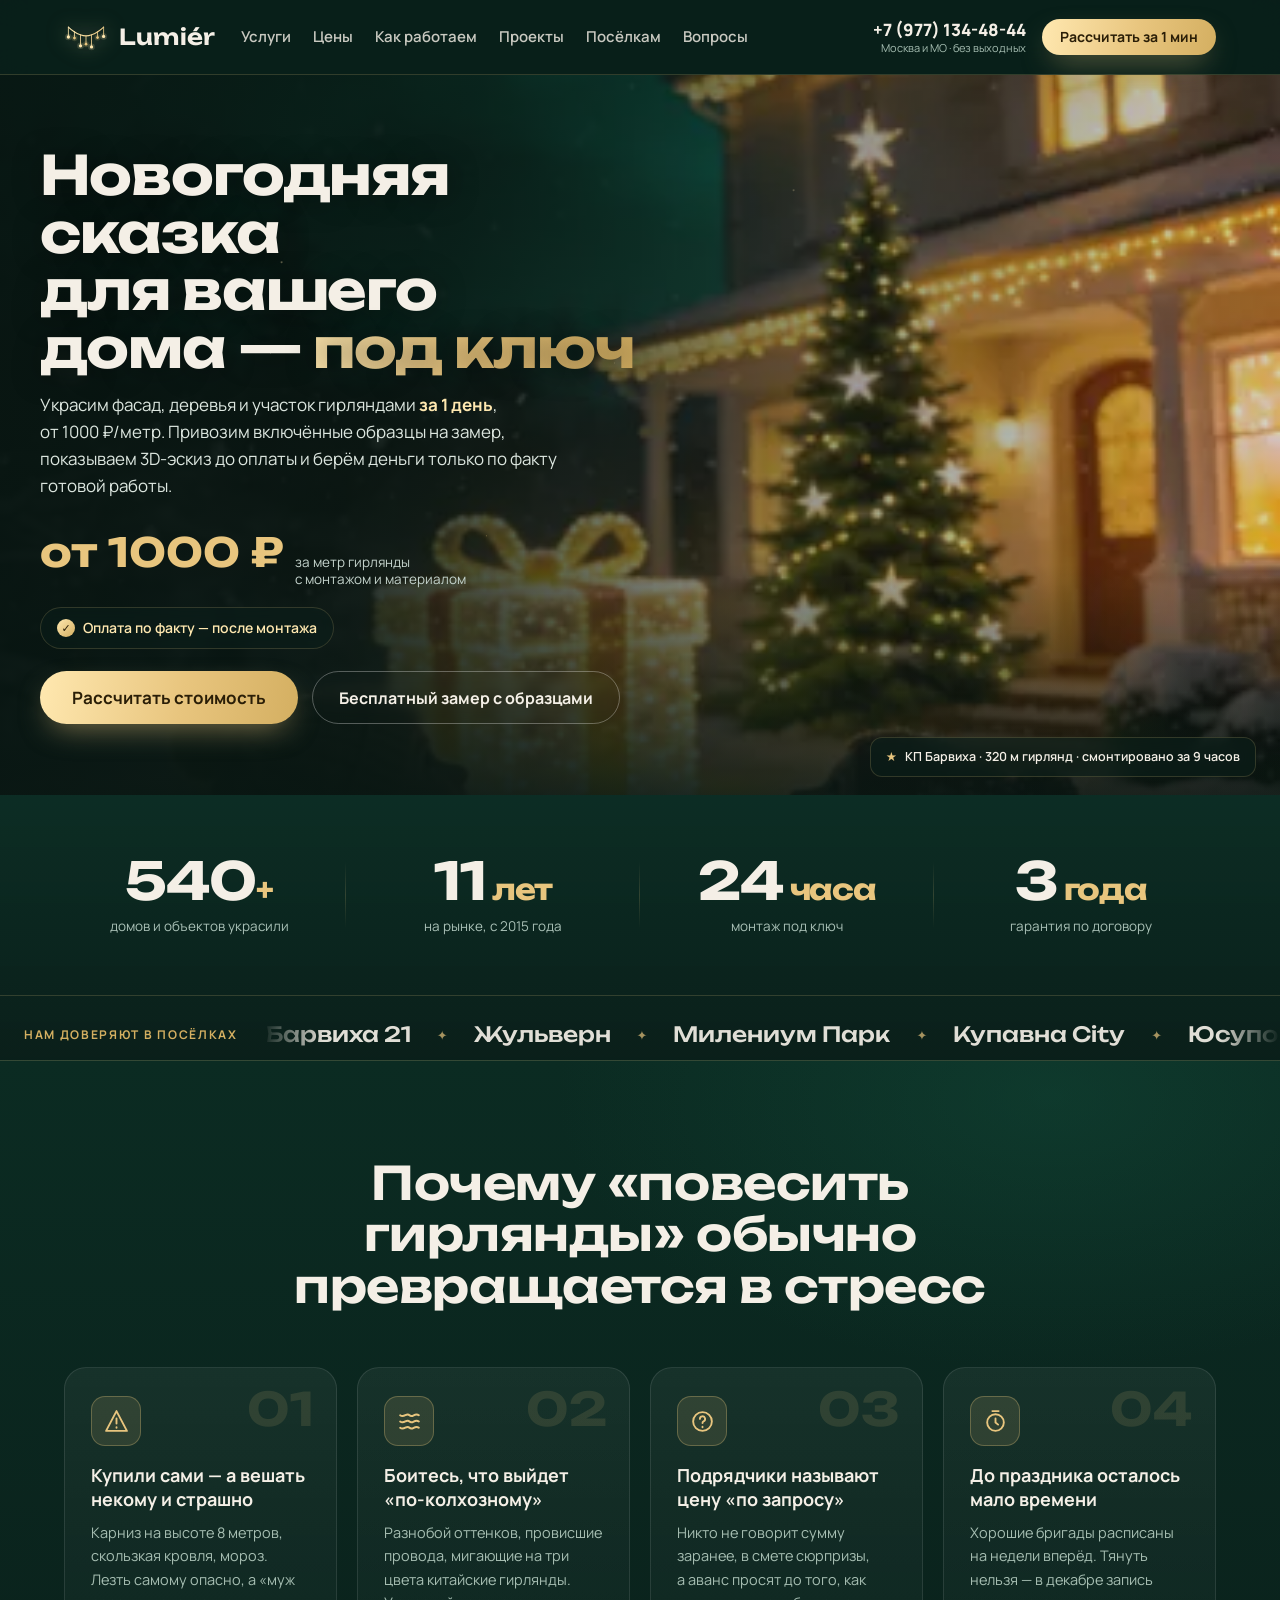
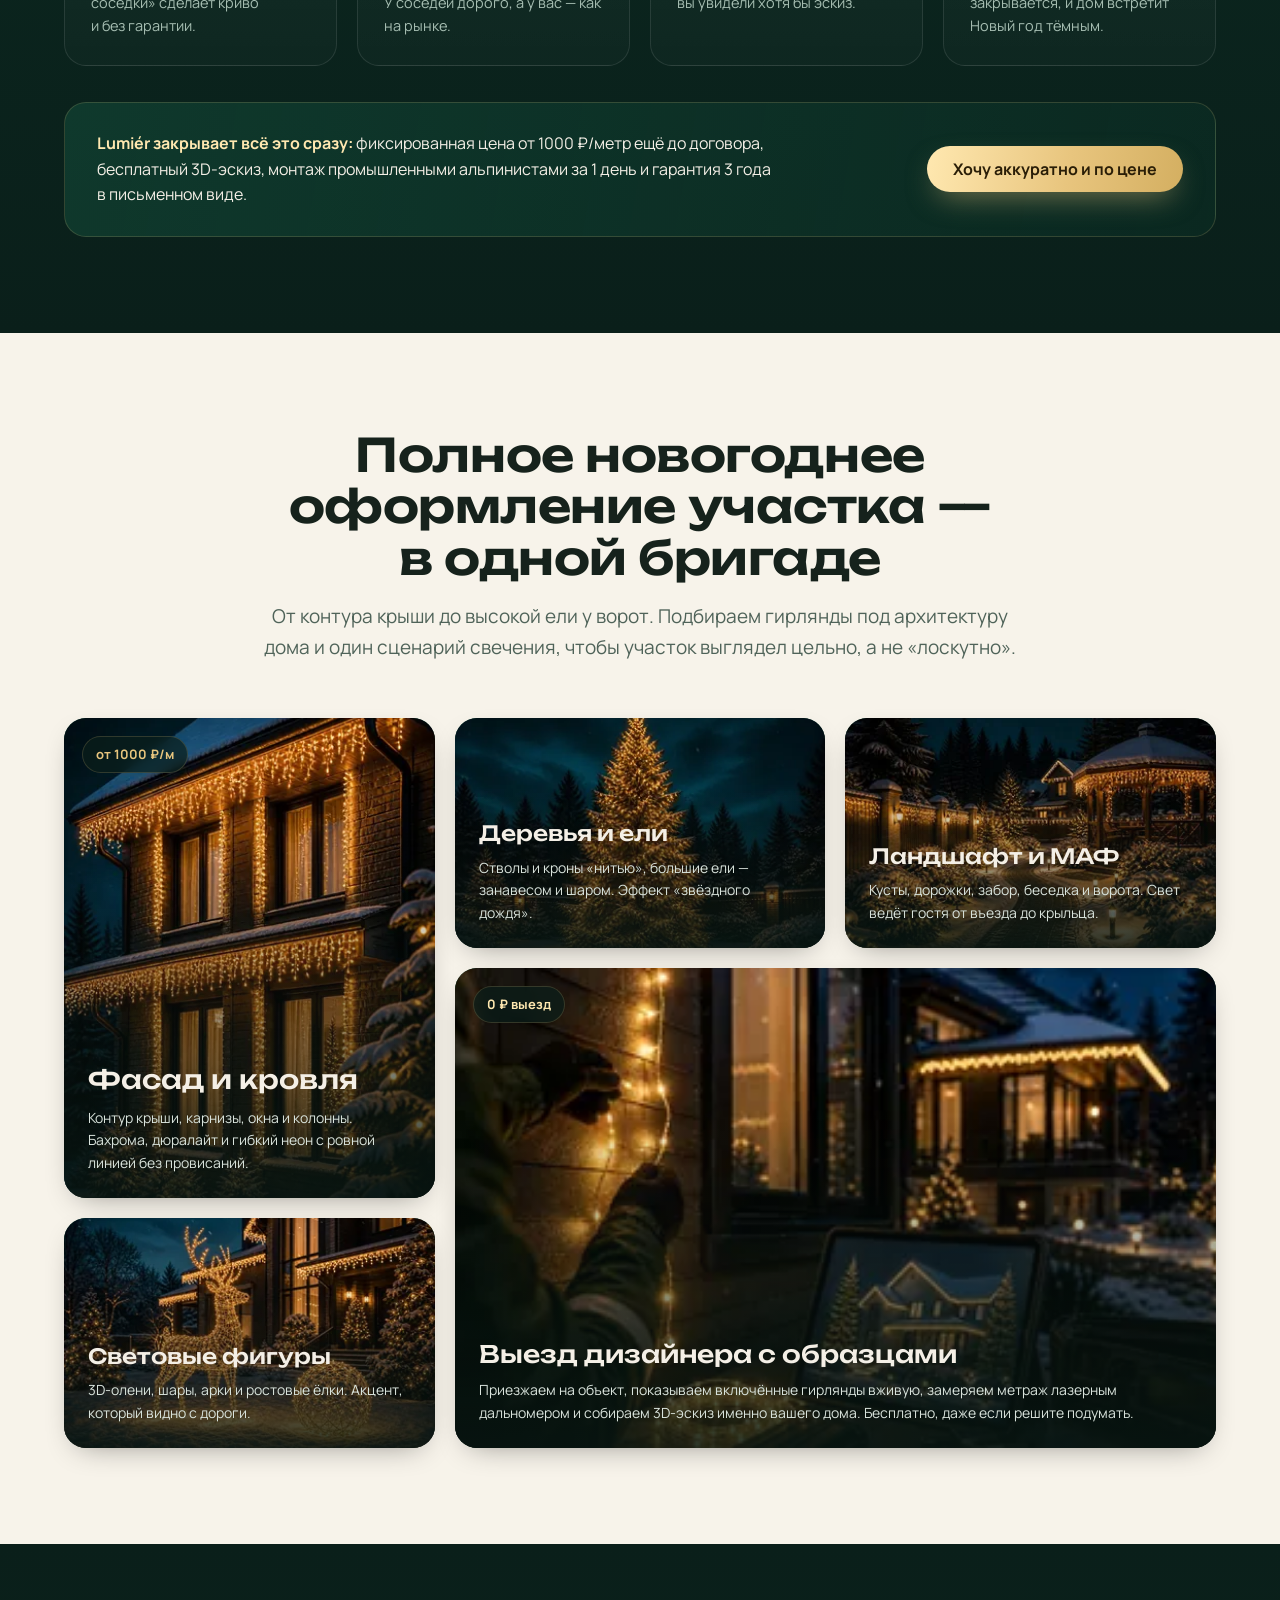
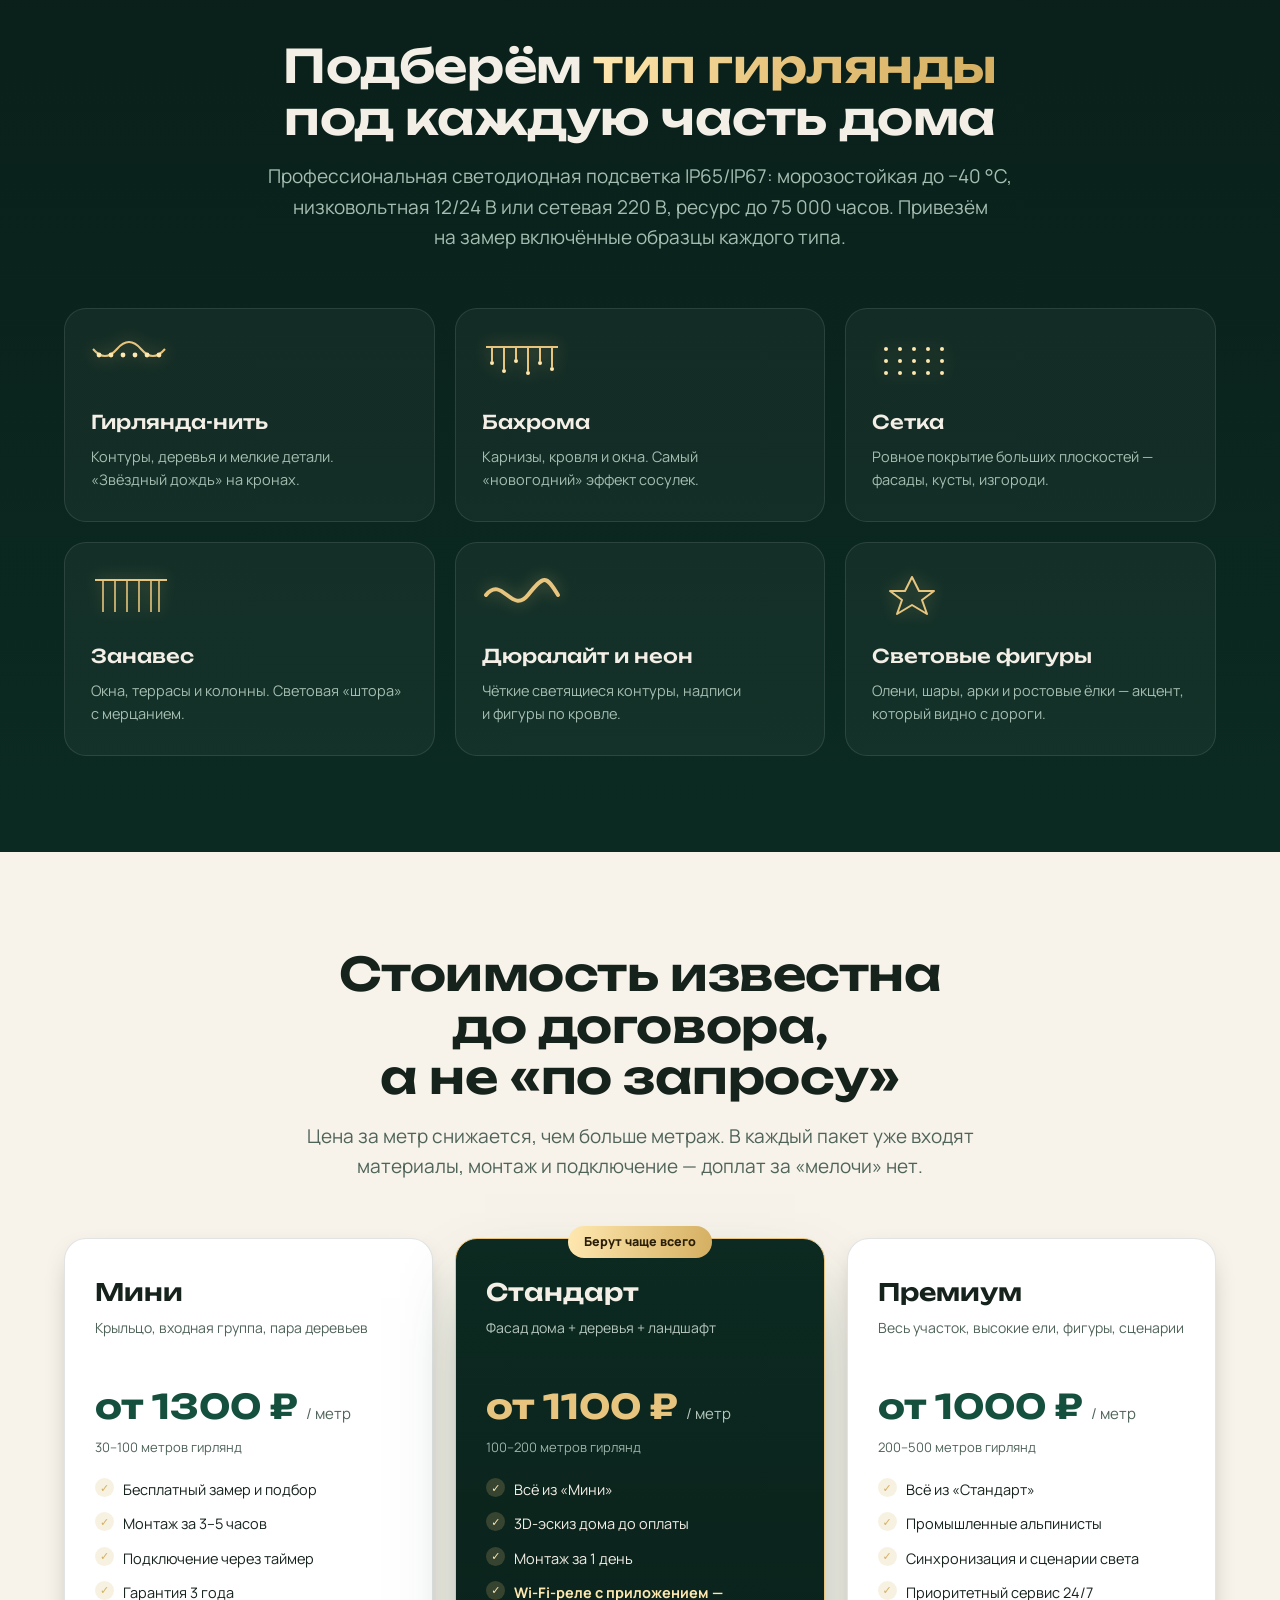
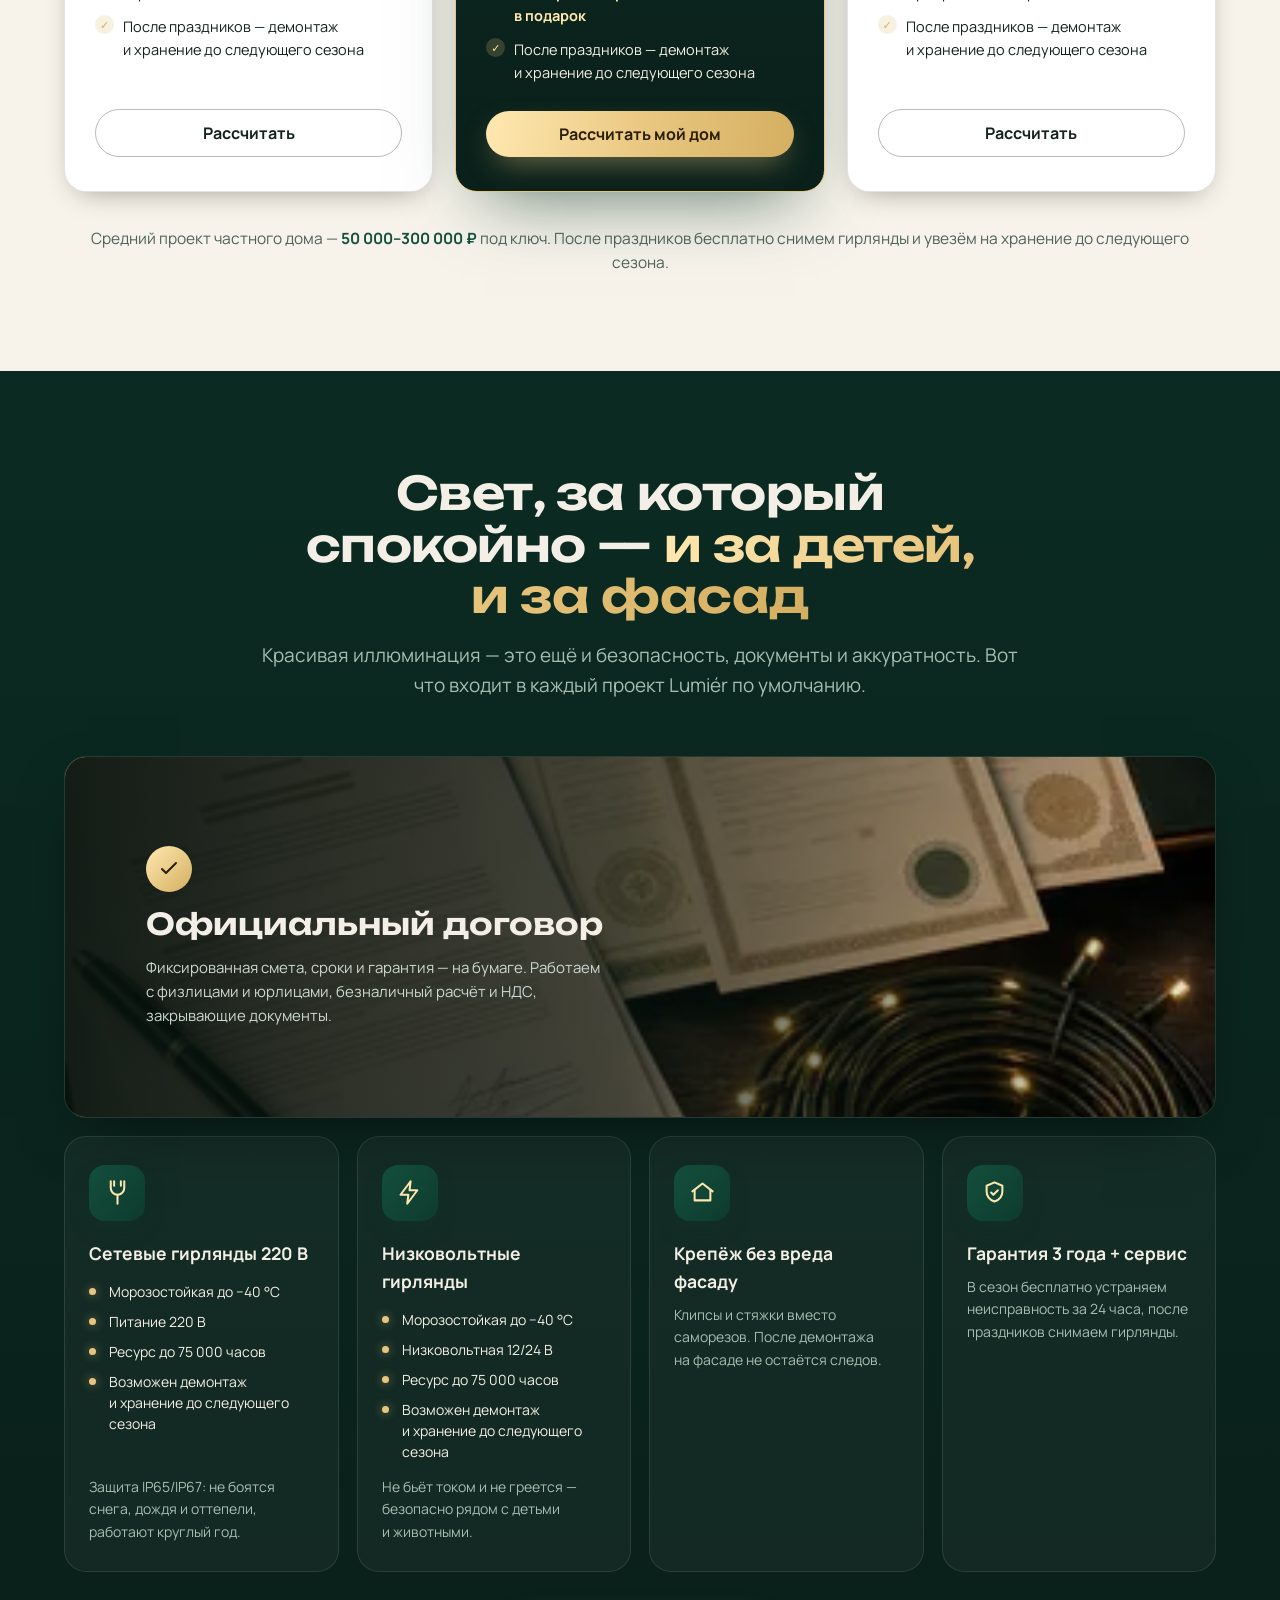
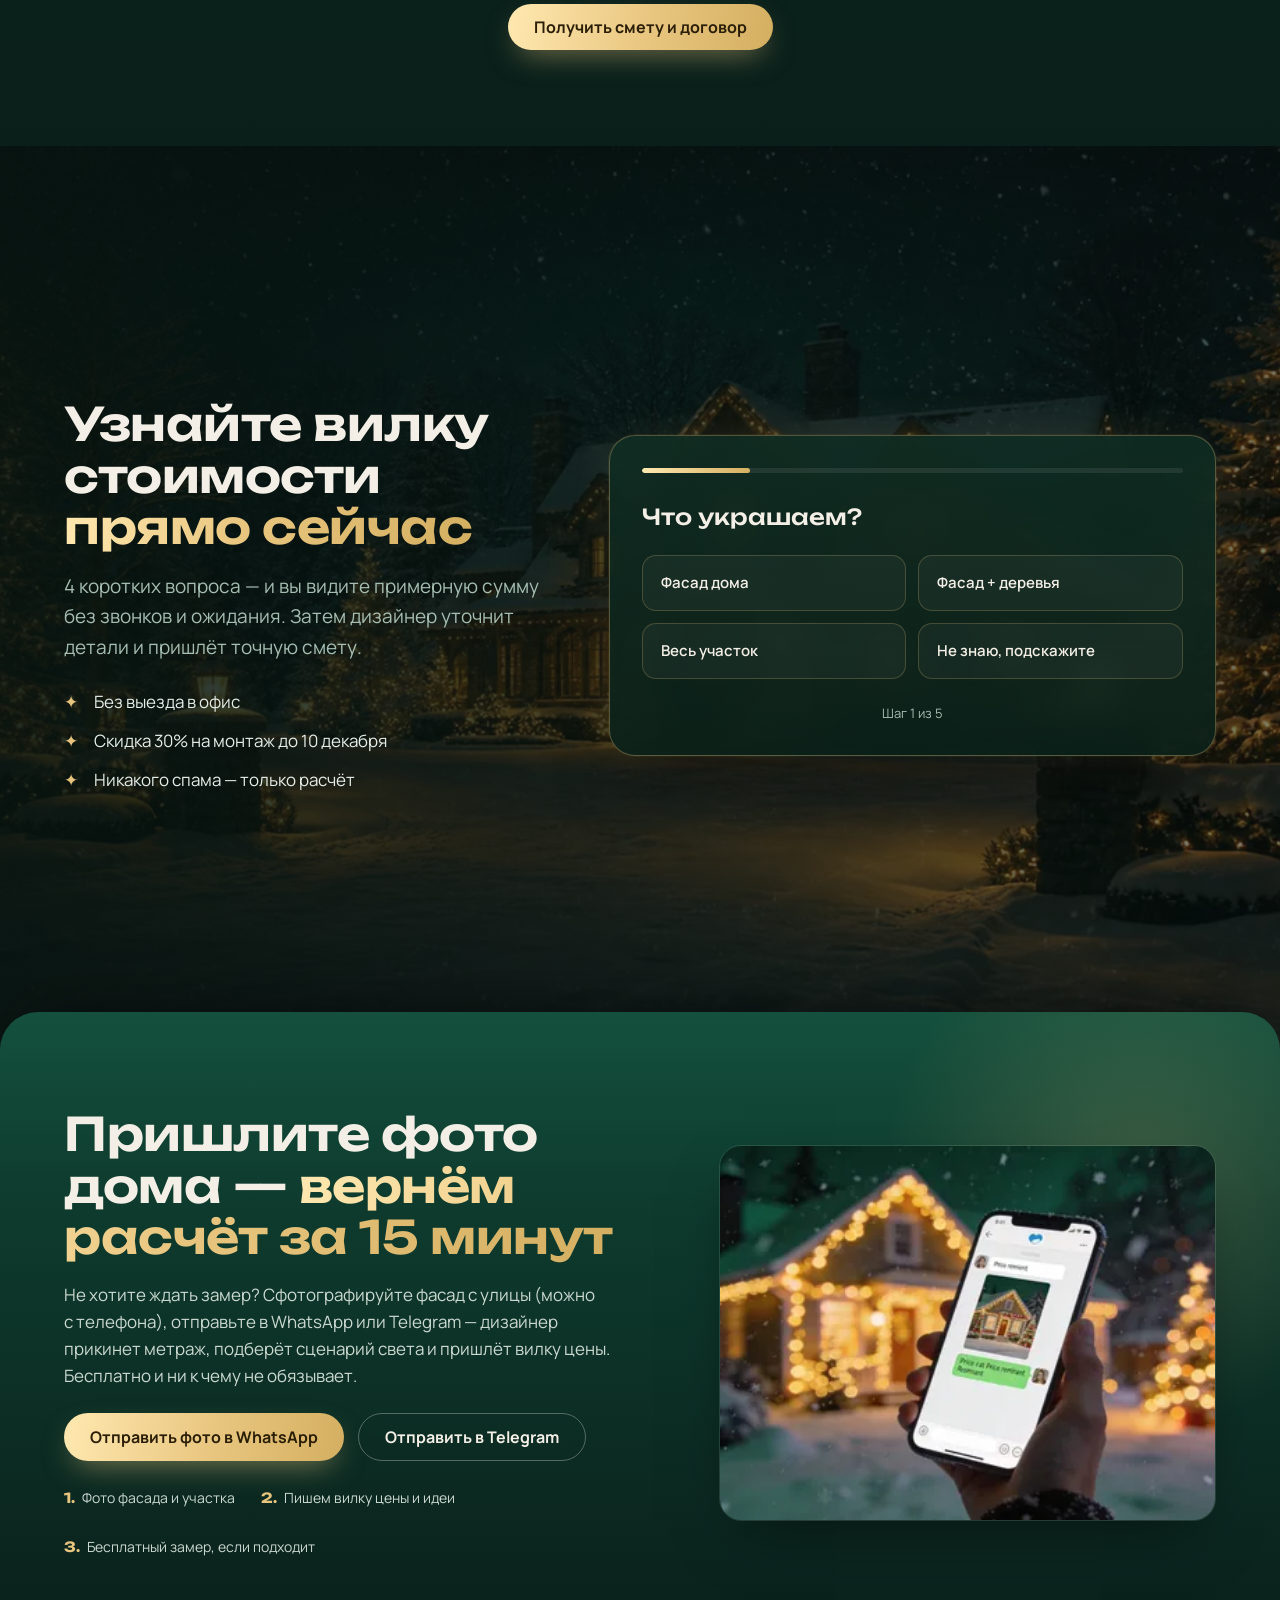
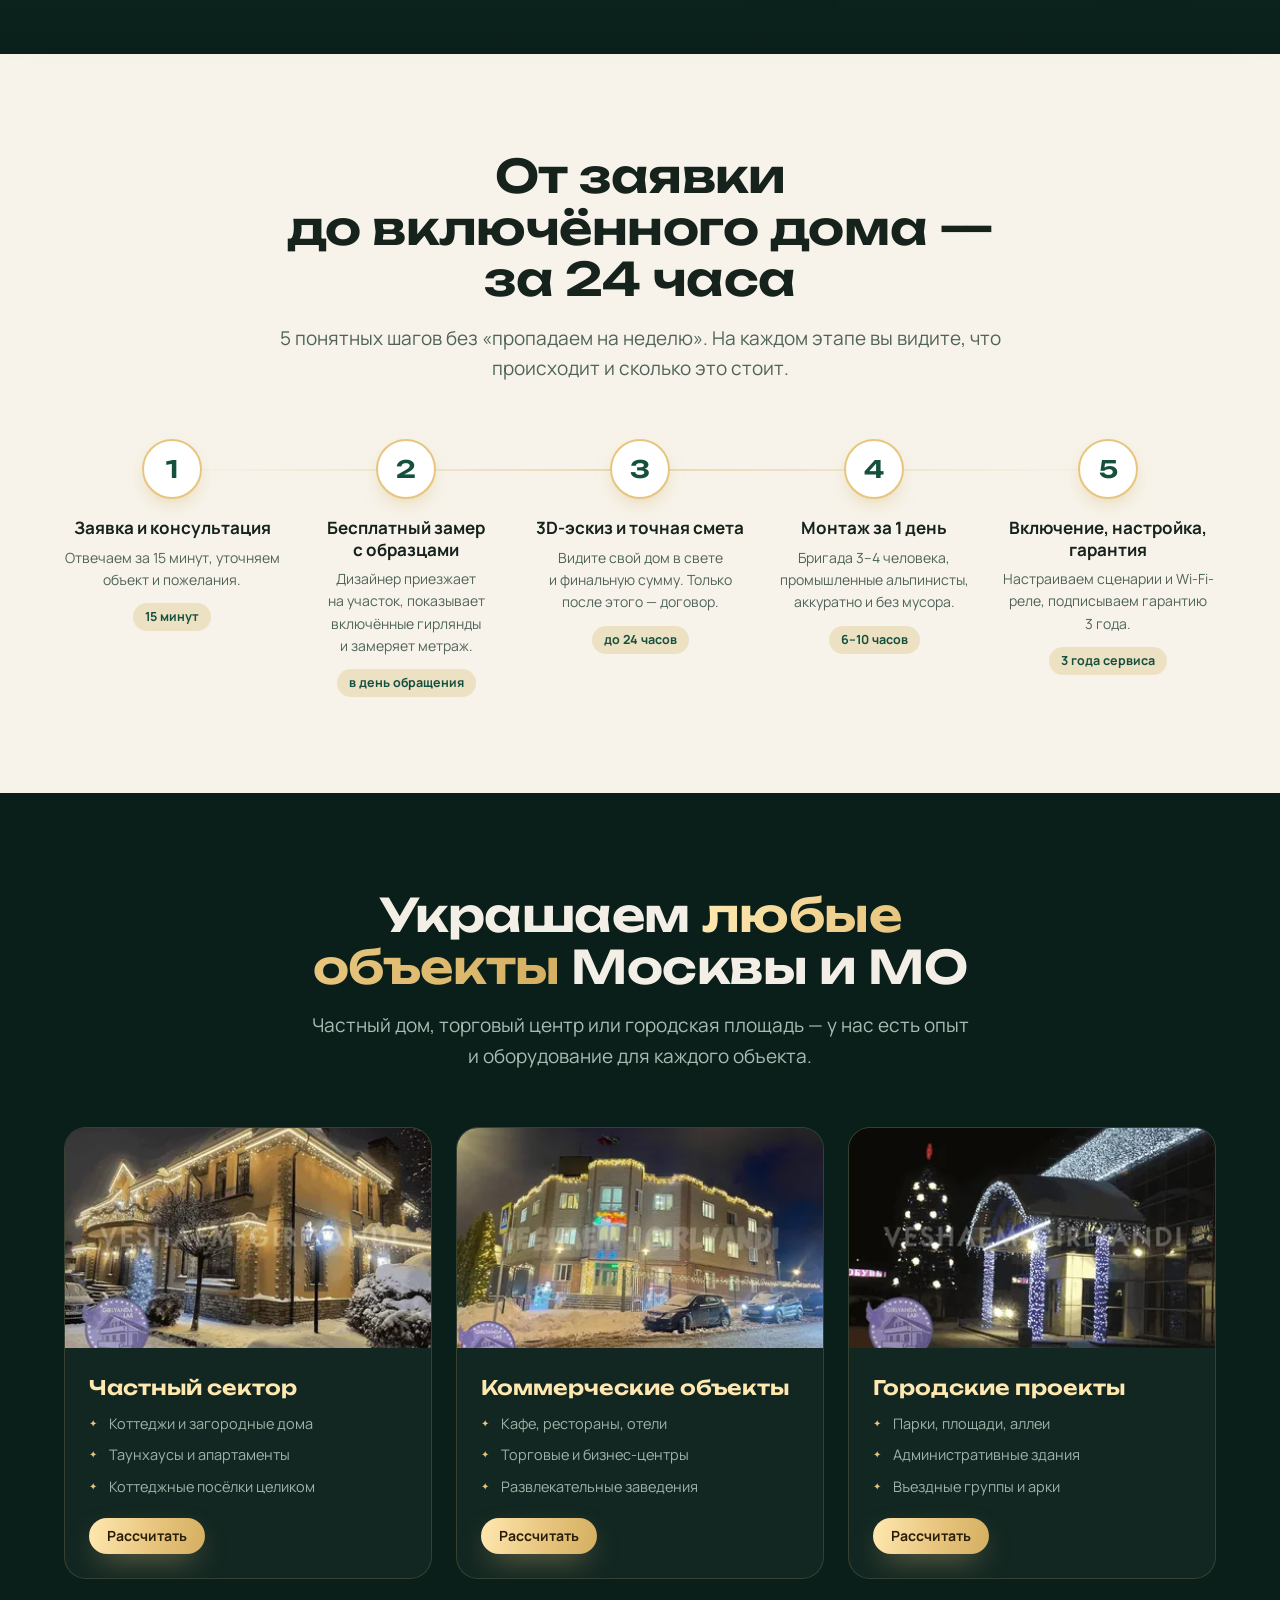
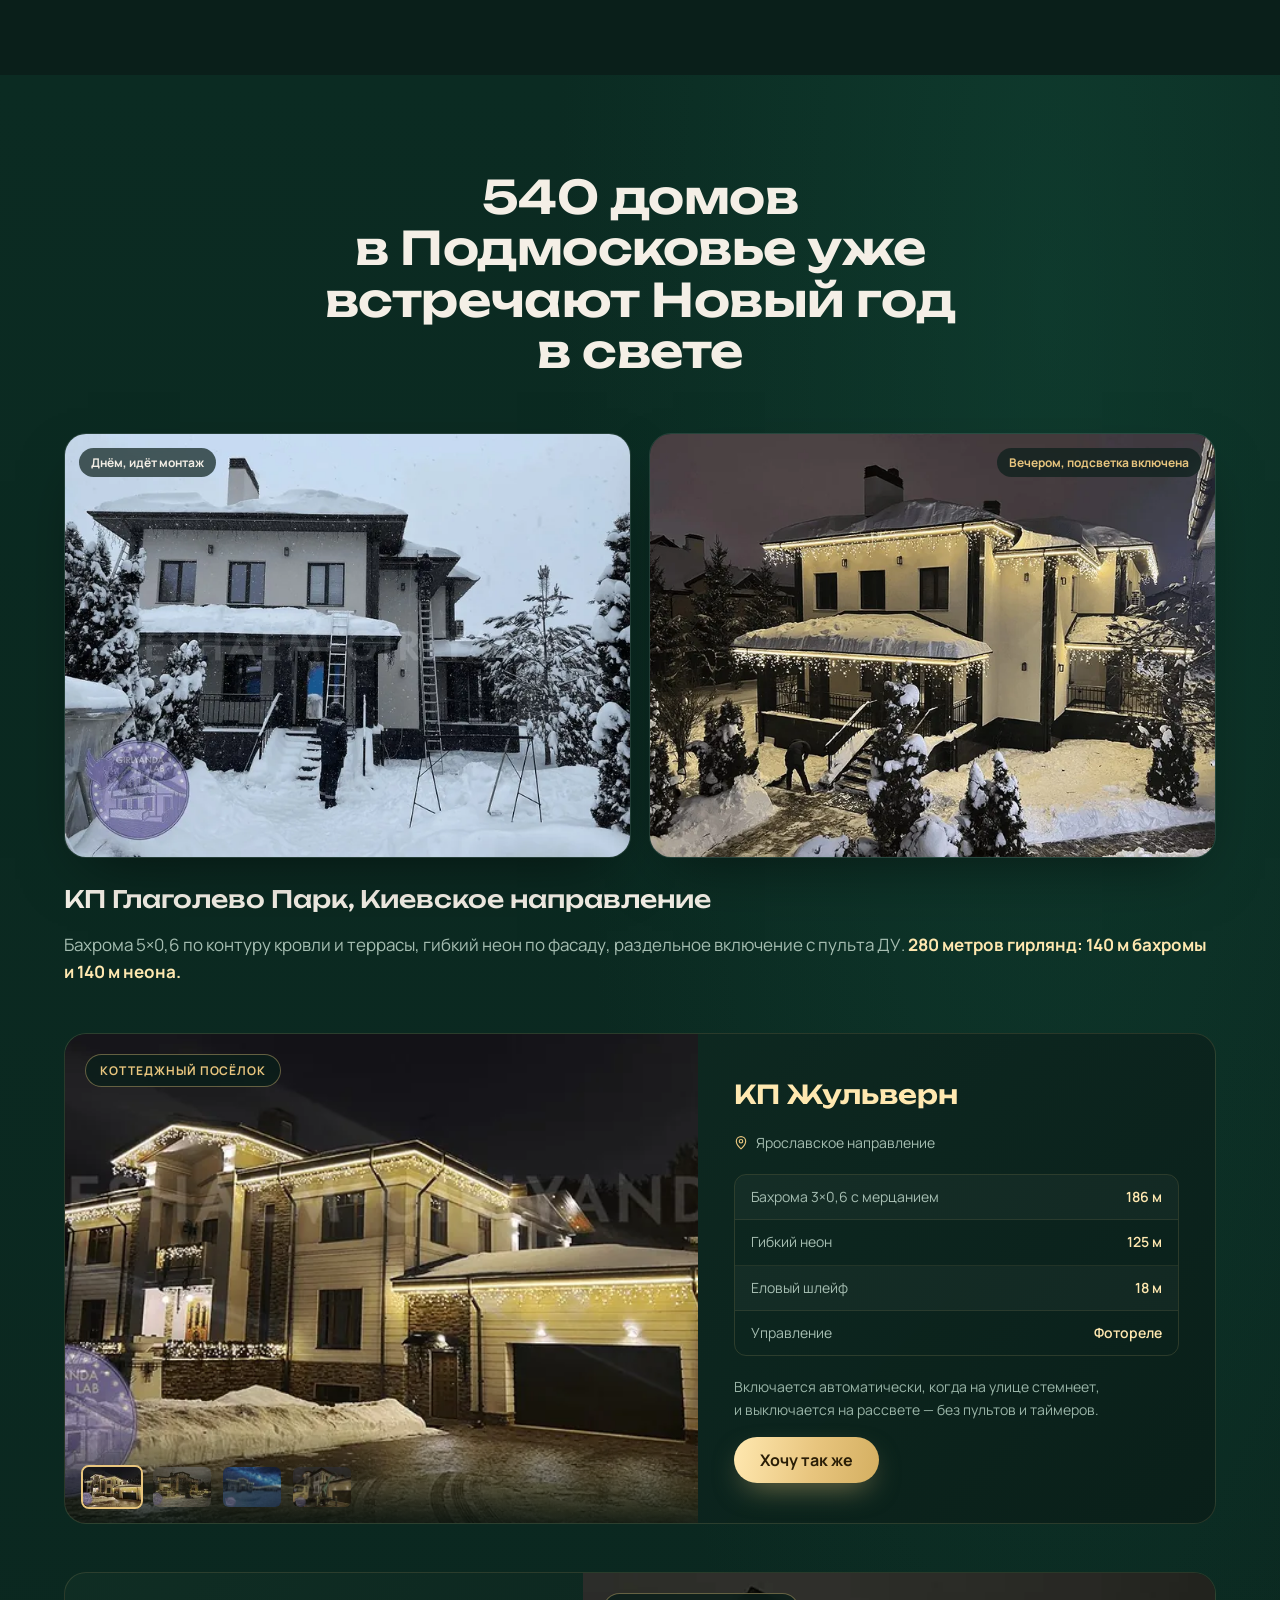
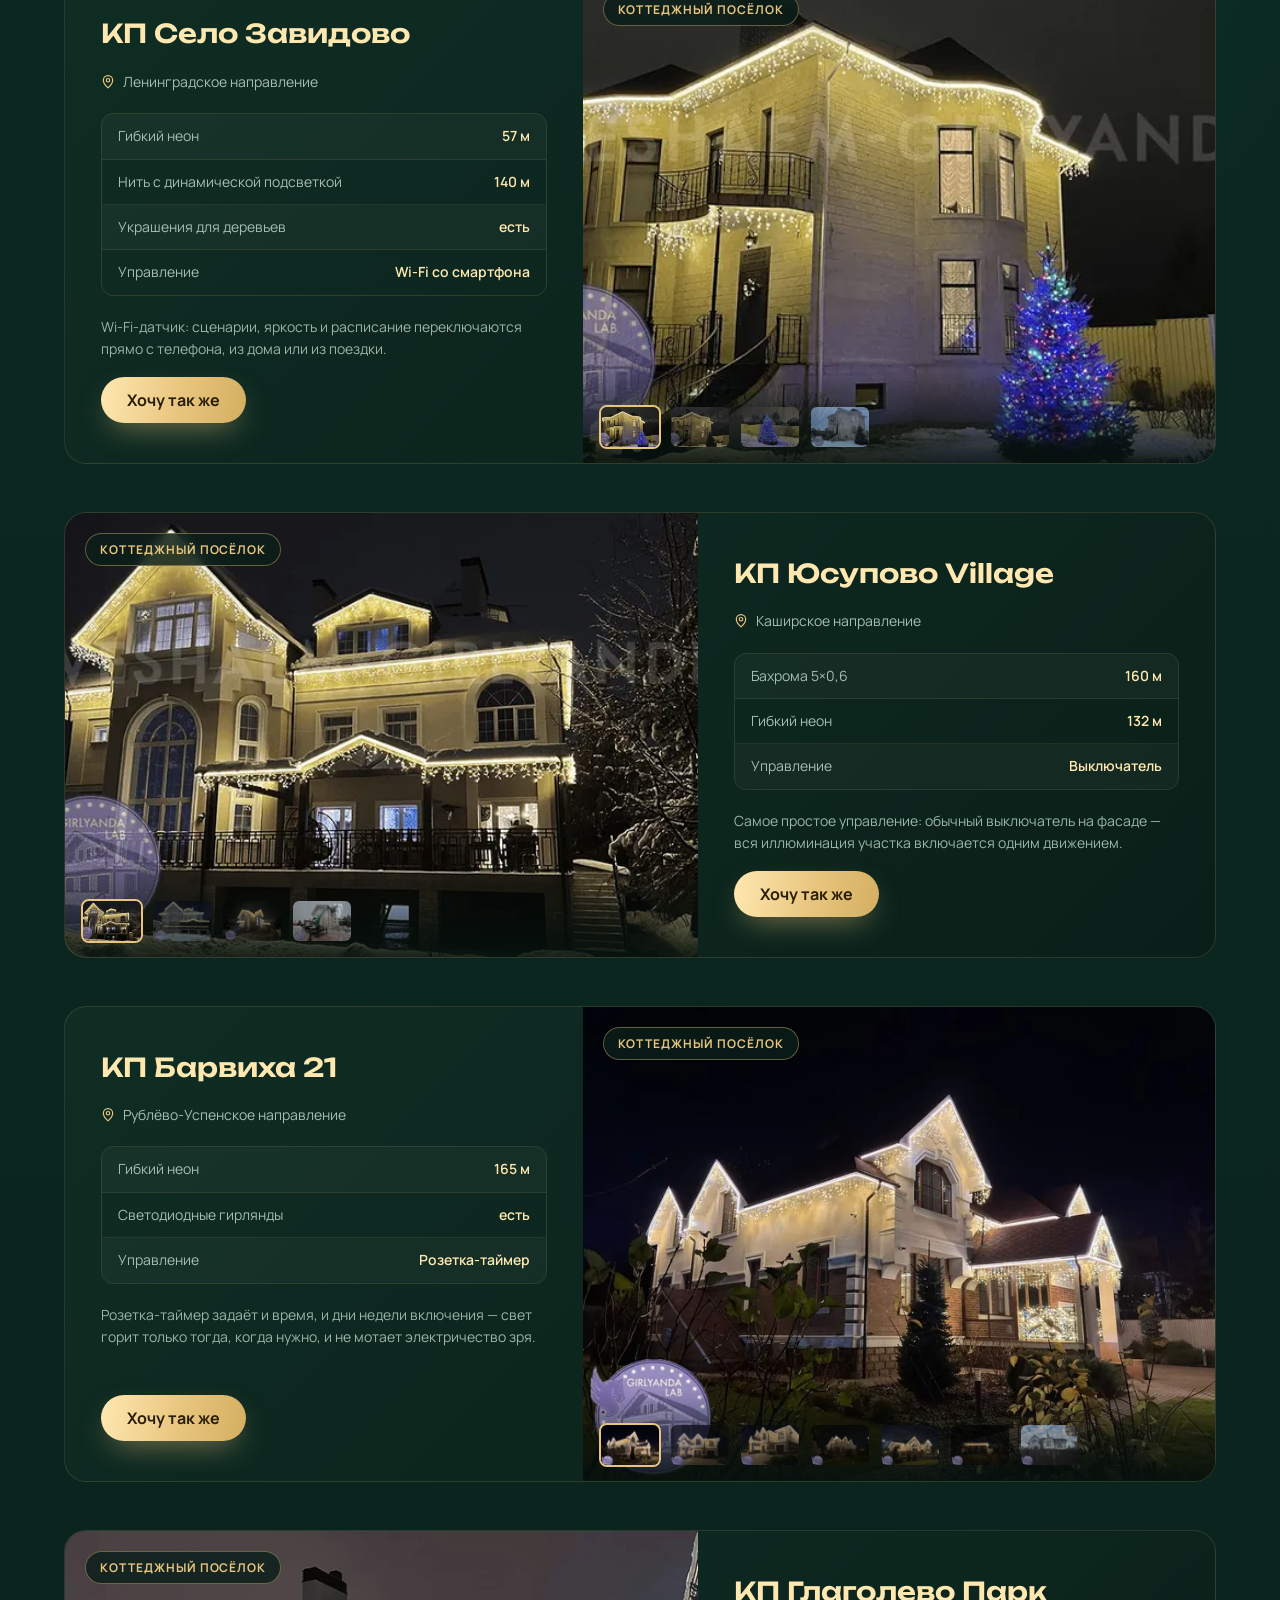
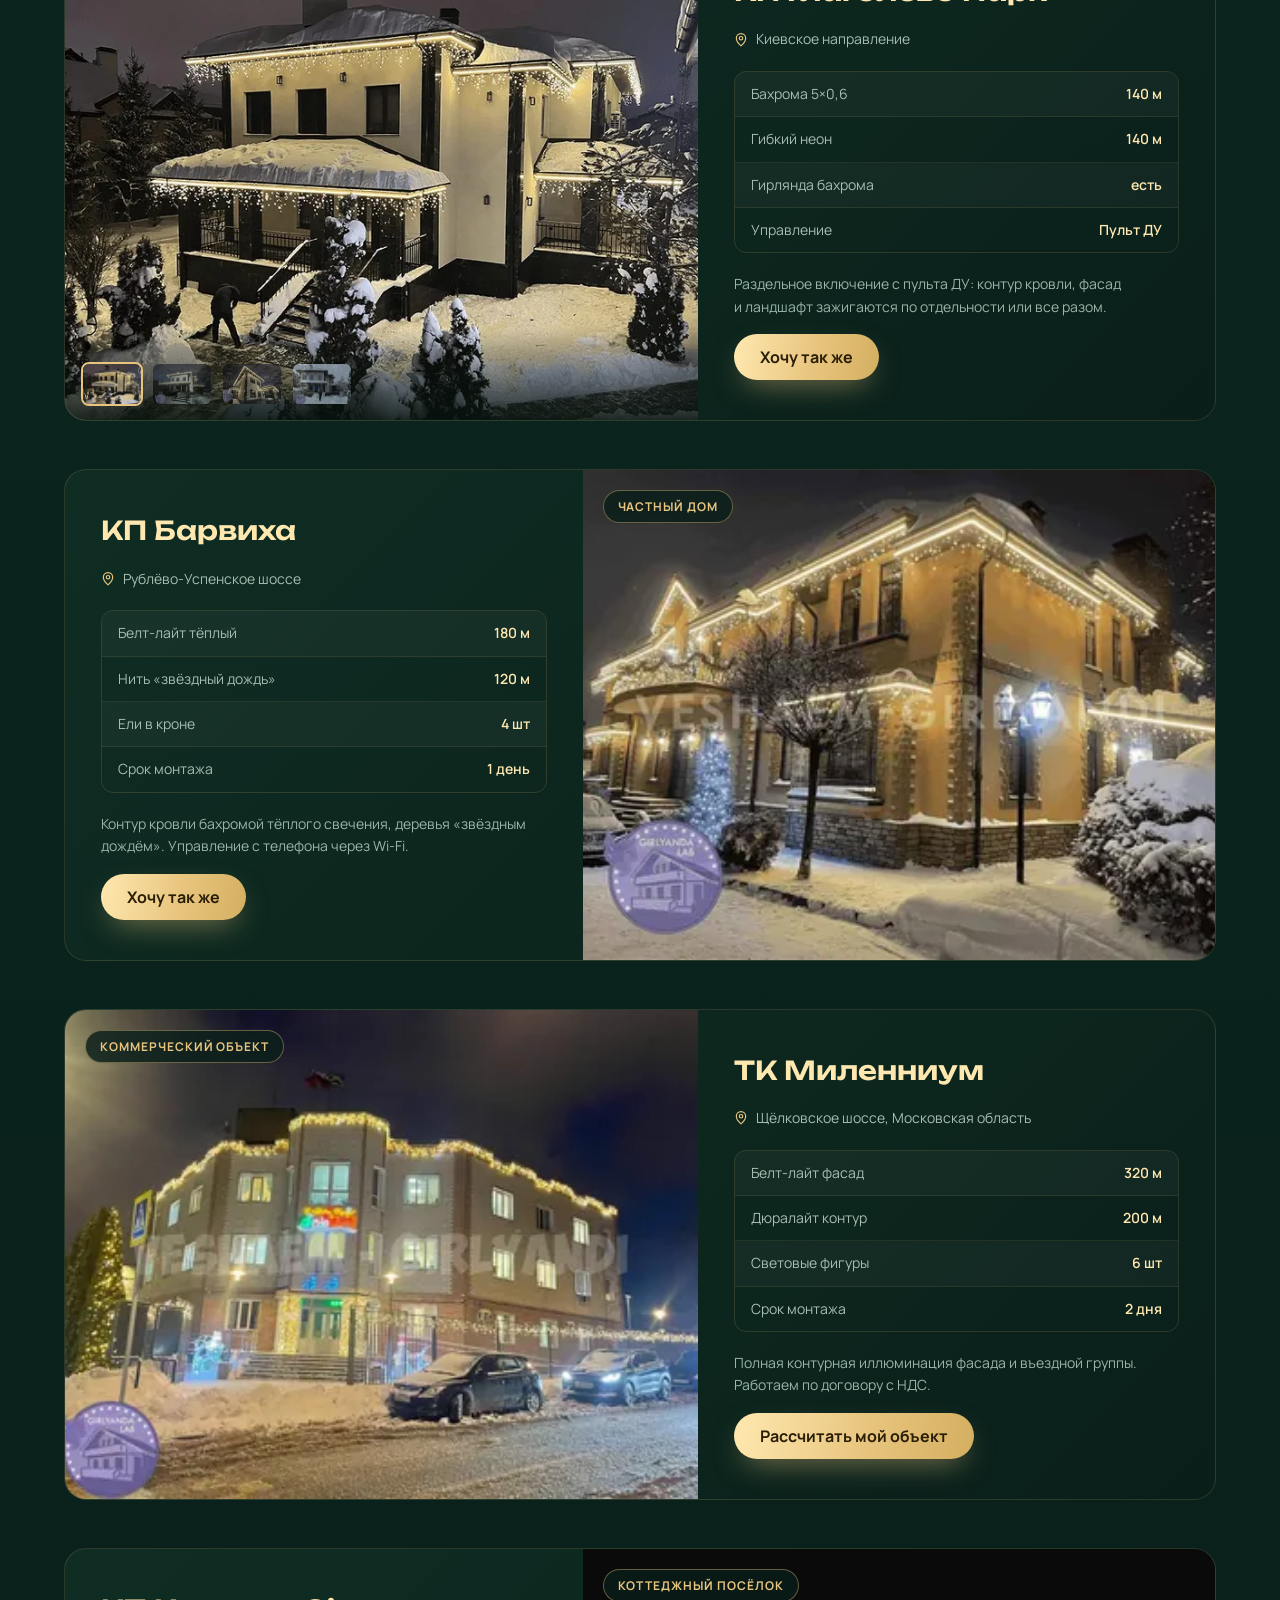
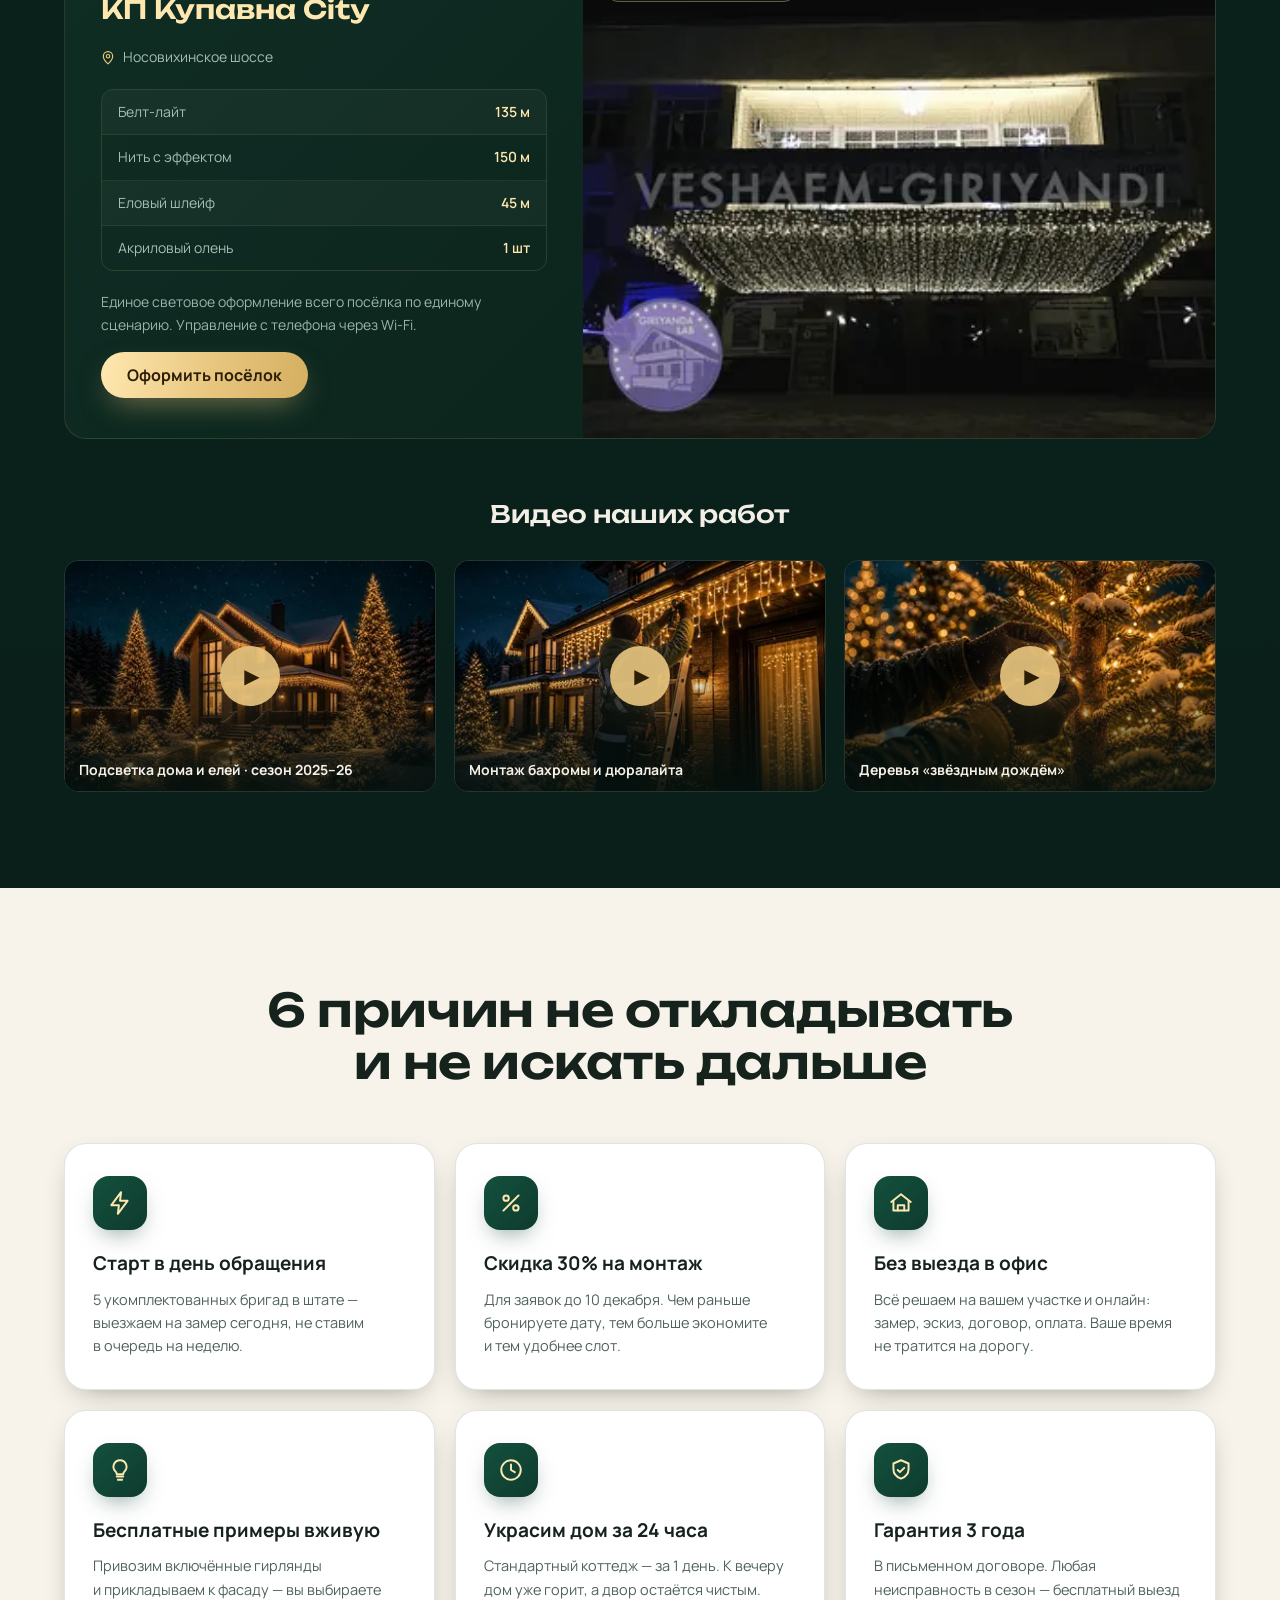
==== commit 093221fd: "Заявки в Telegram: токен подставляется при публикации, а не лежит в коде Репозиторий публичный, а по" ====
--- a/index.html
+++ b/index.html
@@ -1201,6 +1201,7 @@
   <span class="lightbox__count" id="lightboxCount" hidden></span>
 </div>
 
+<script src="js/lead-secrets.js"></script>
 <script src="js/main.js"></script>
 </body>
 </html>
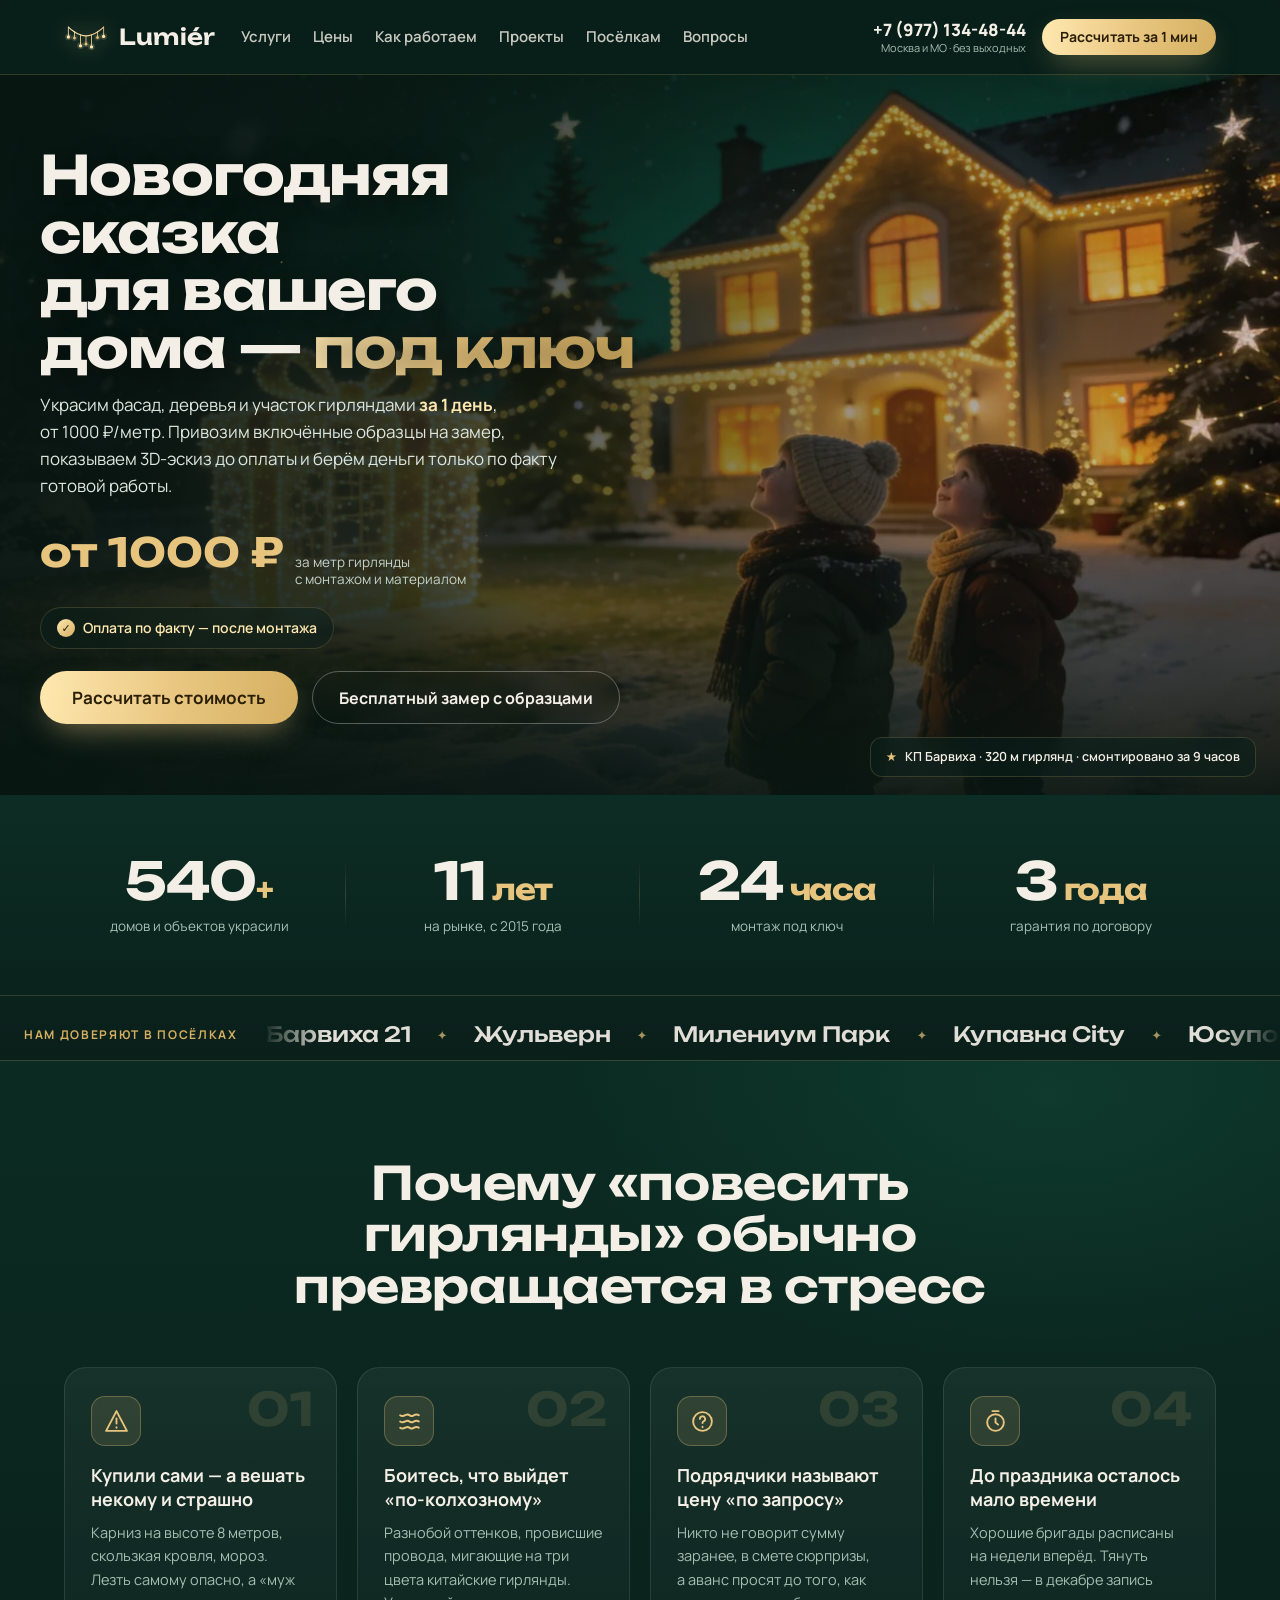
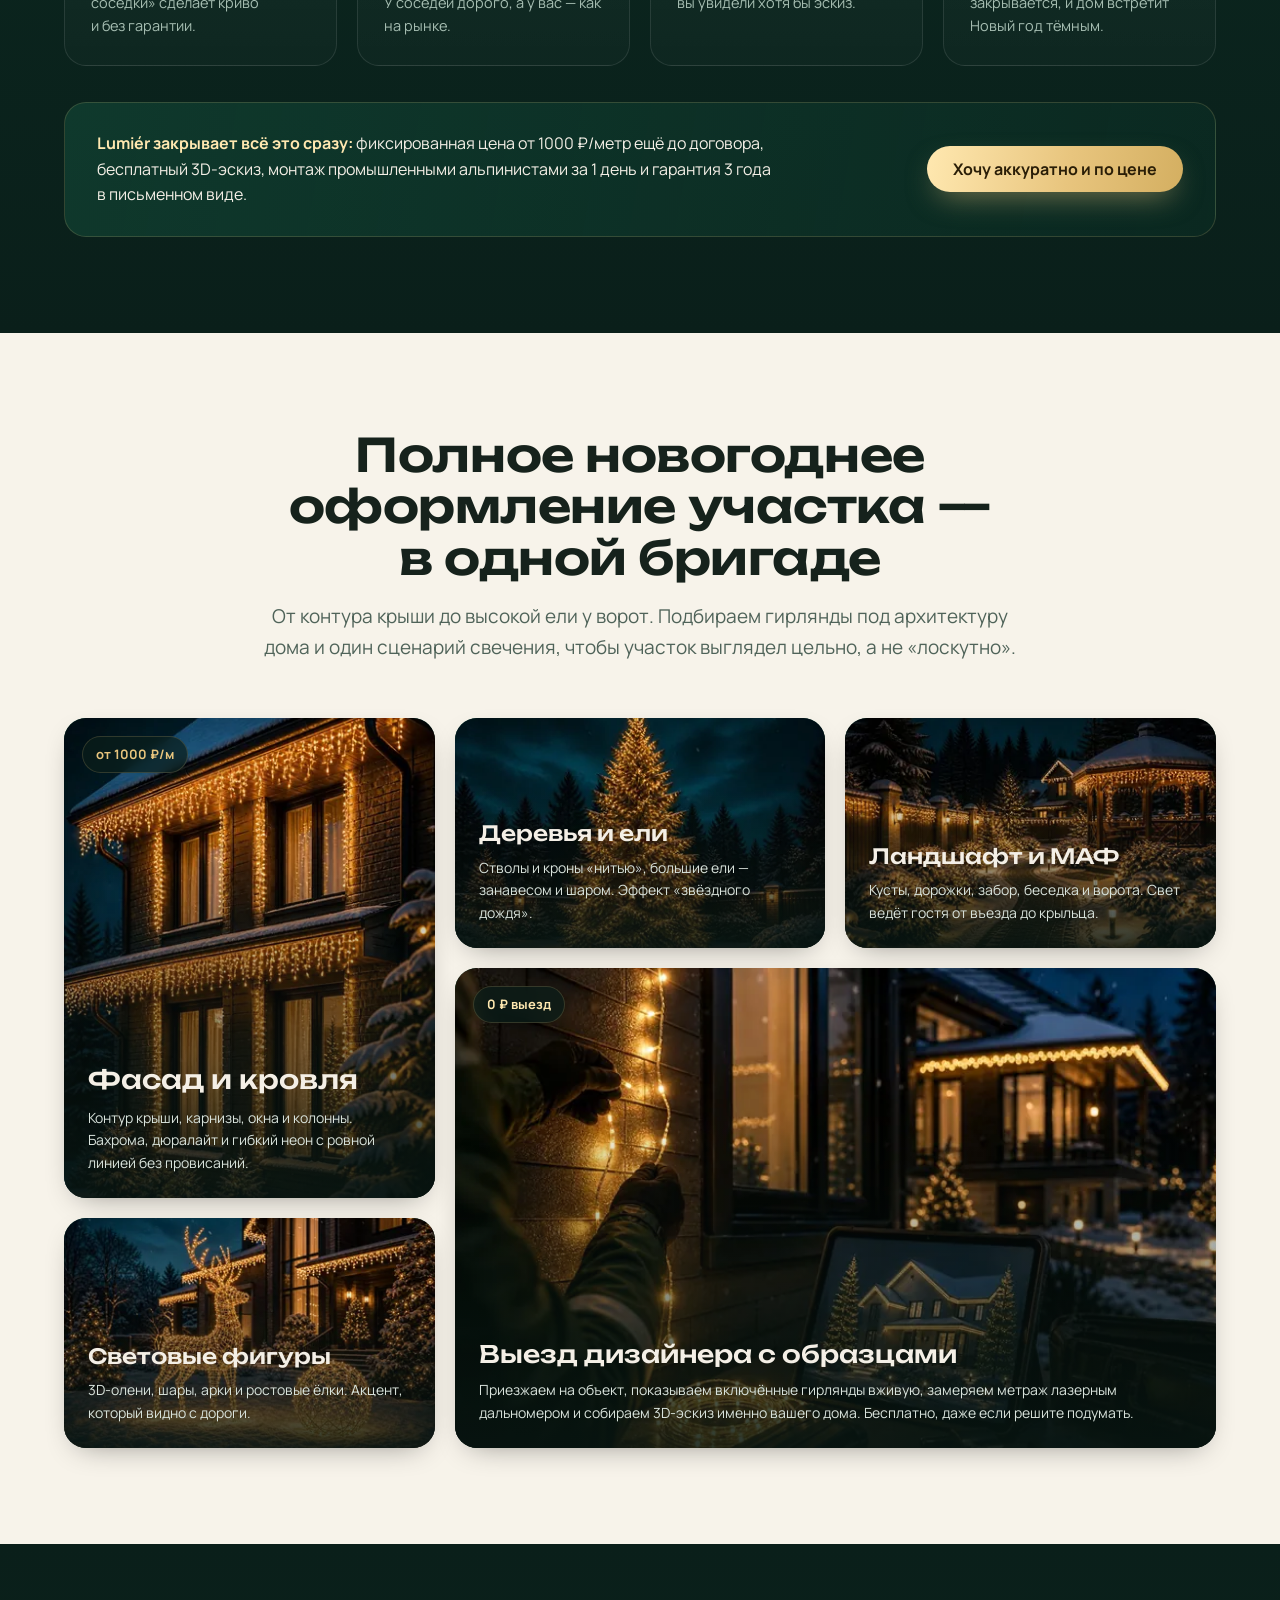
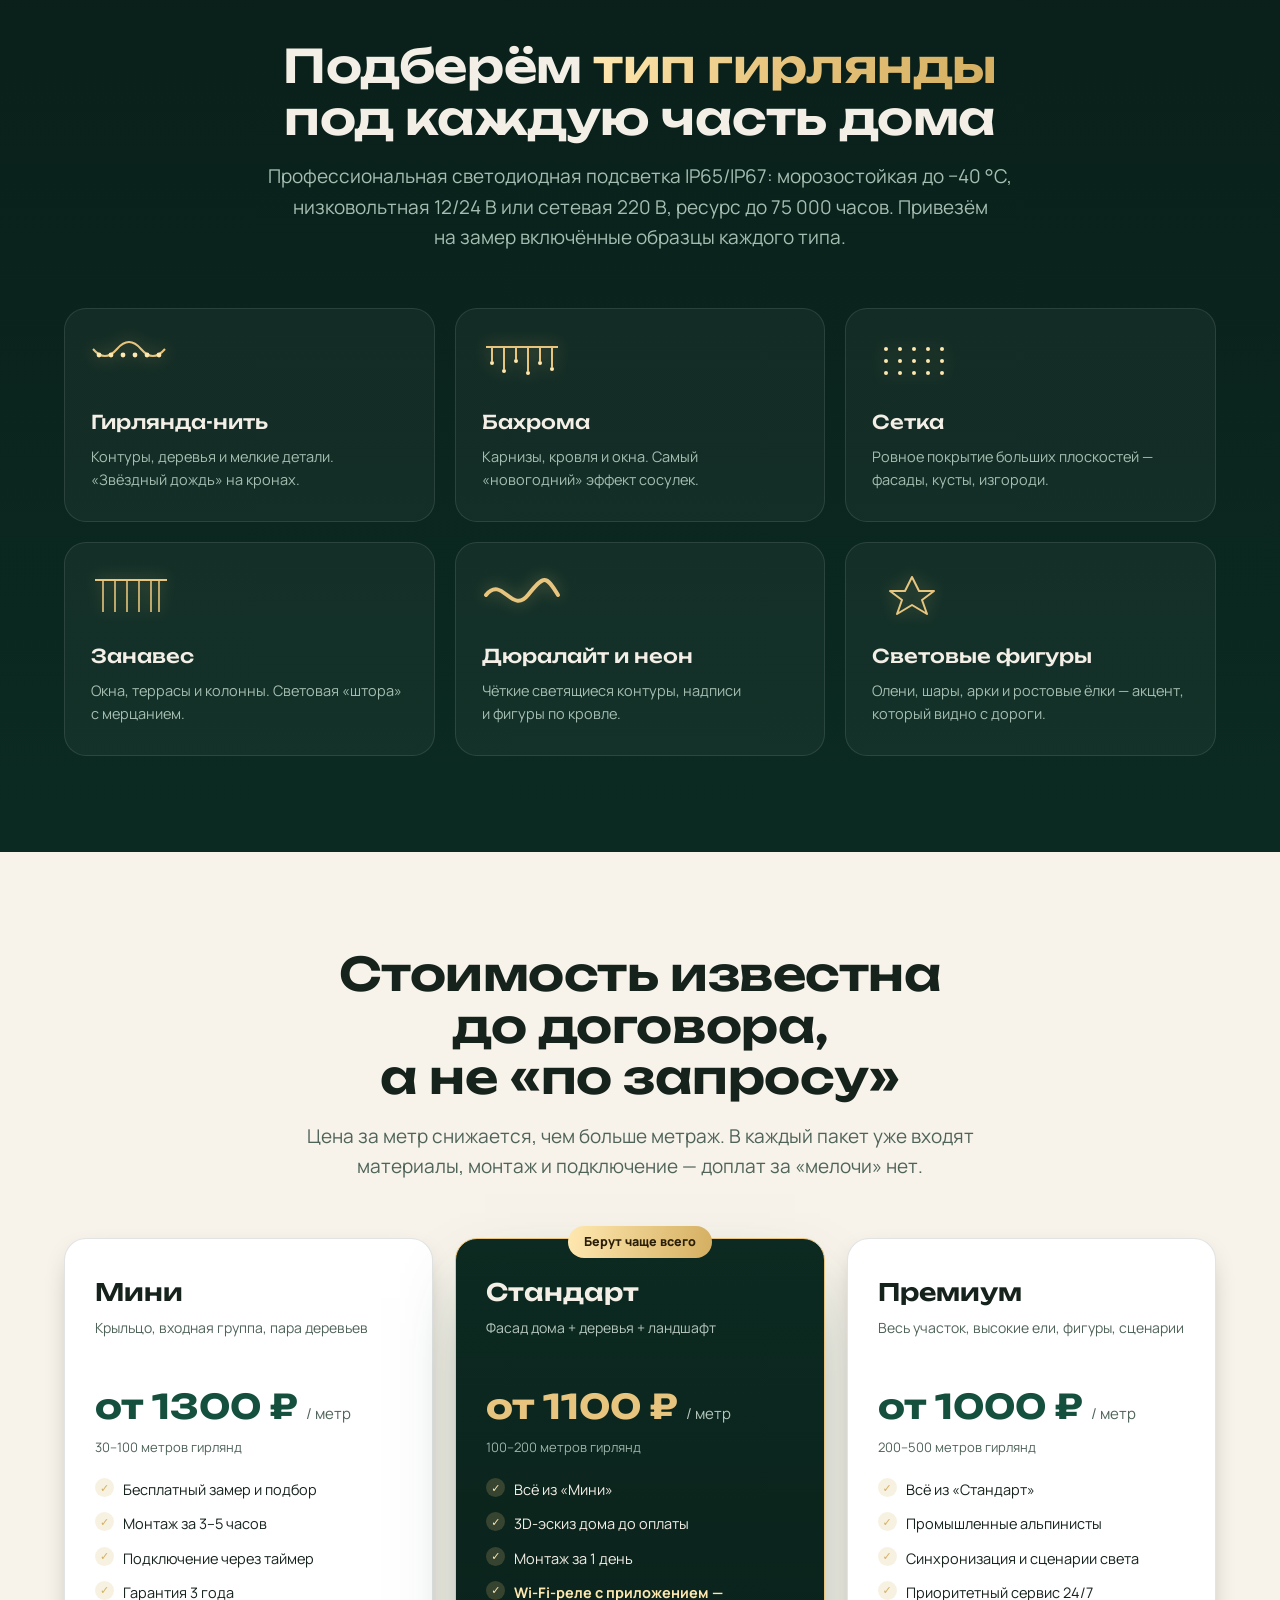
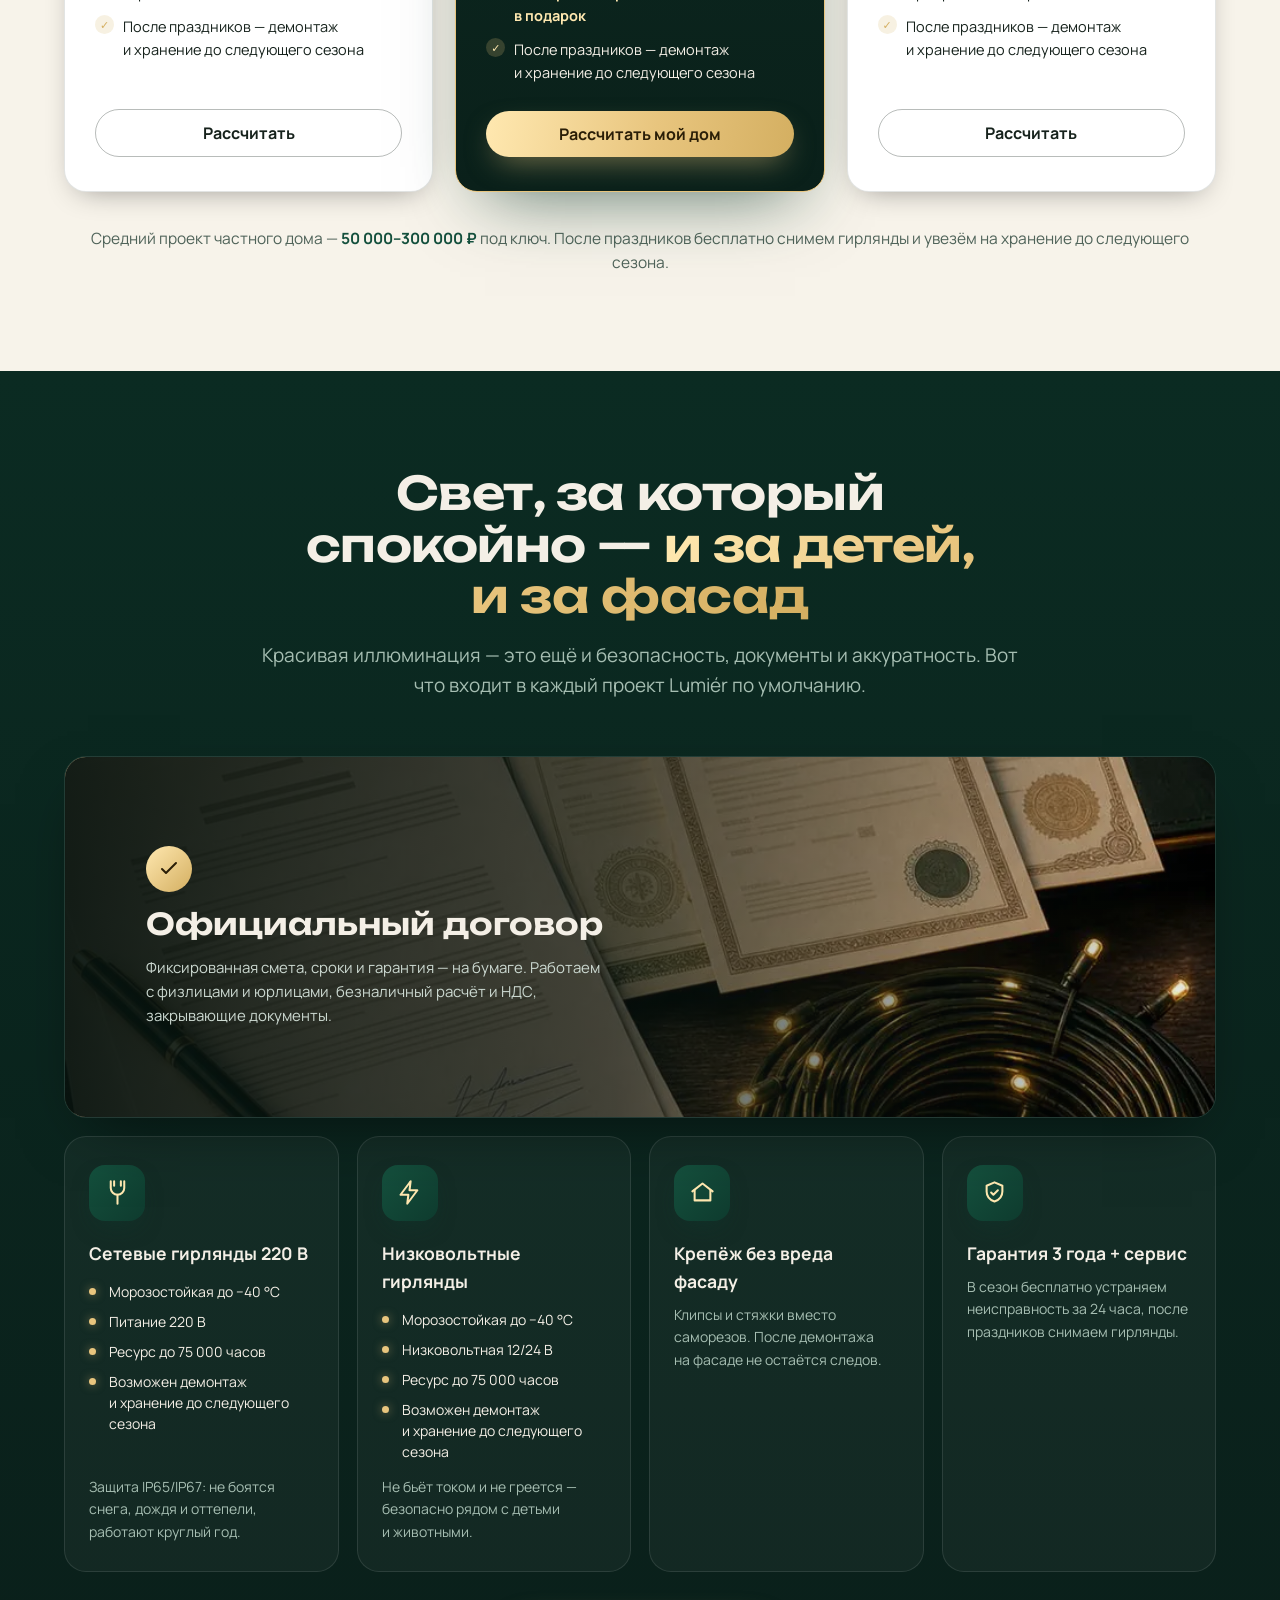
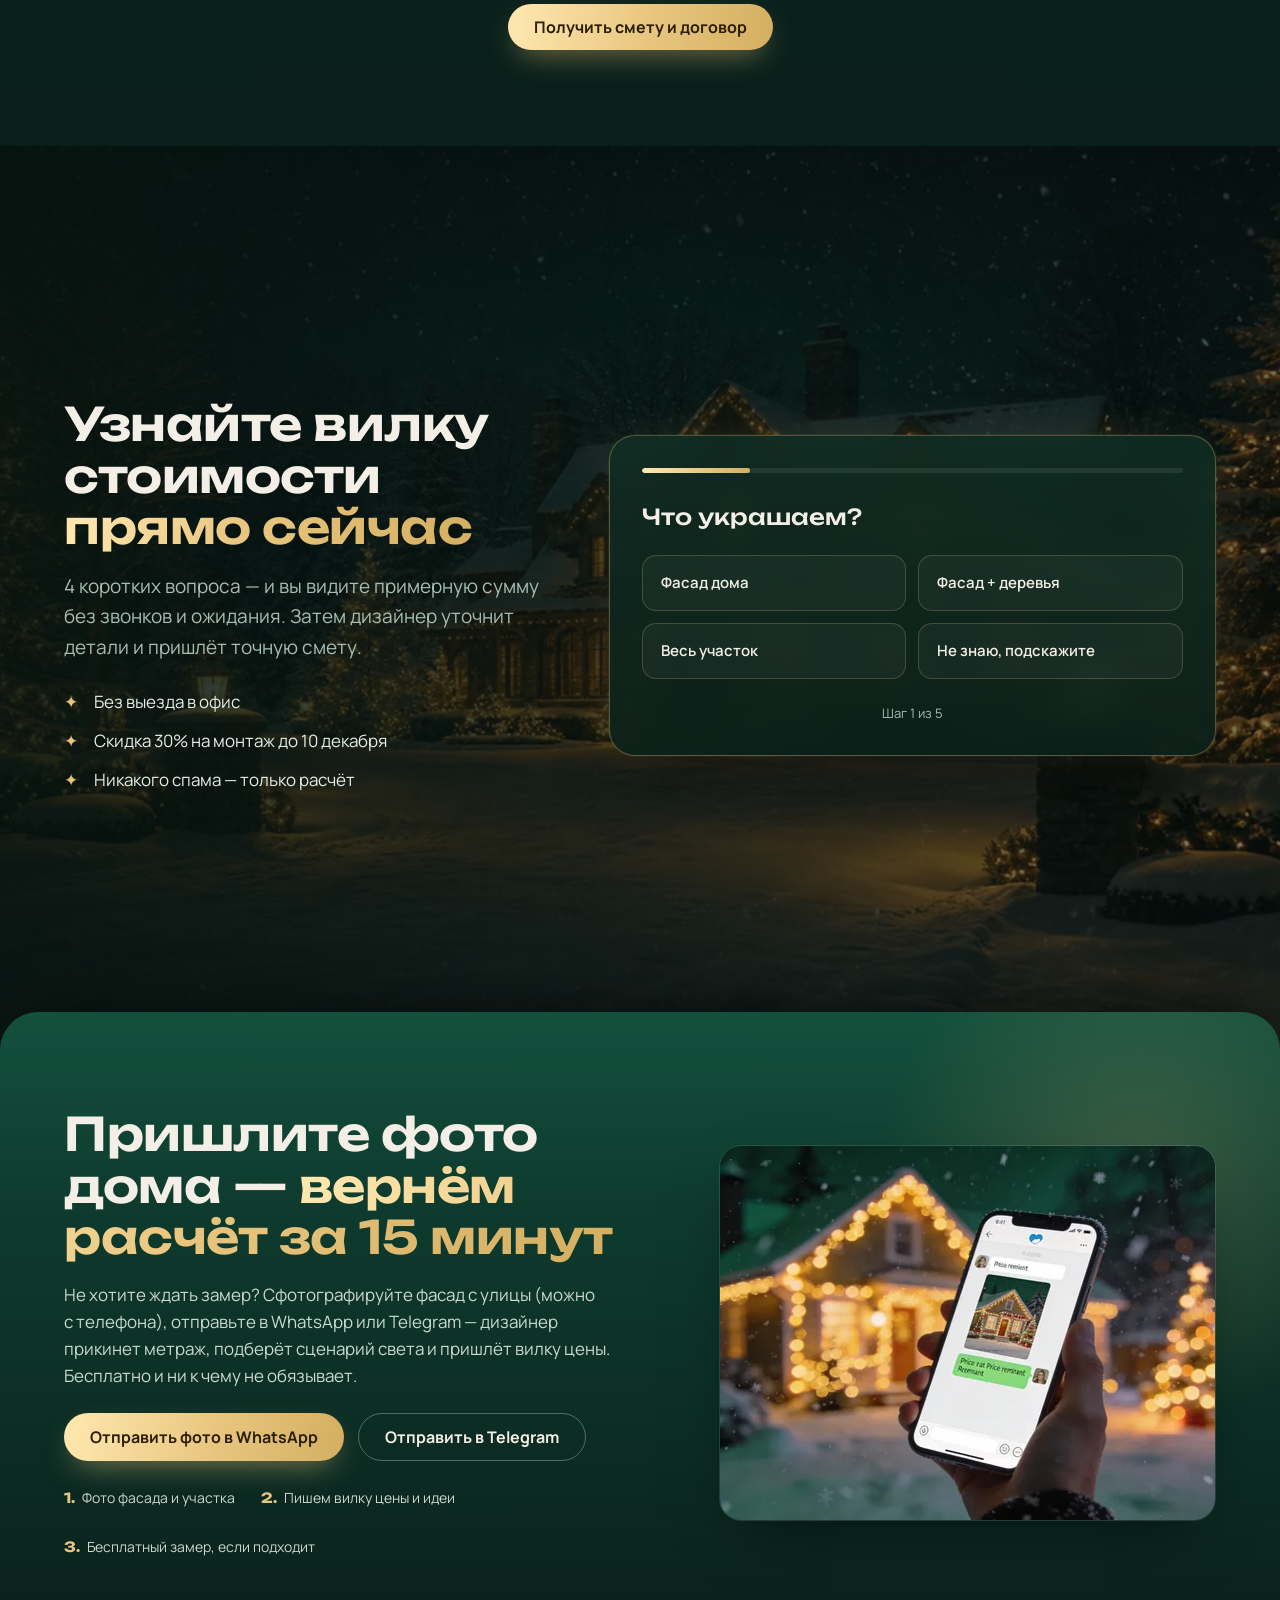
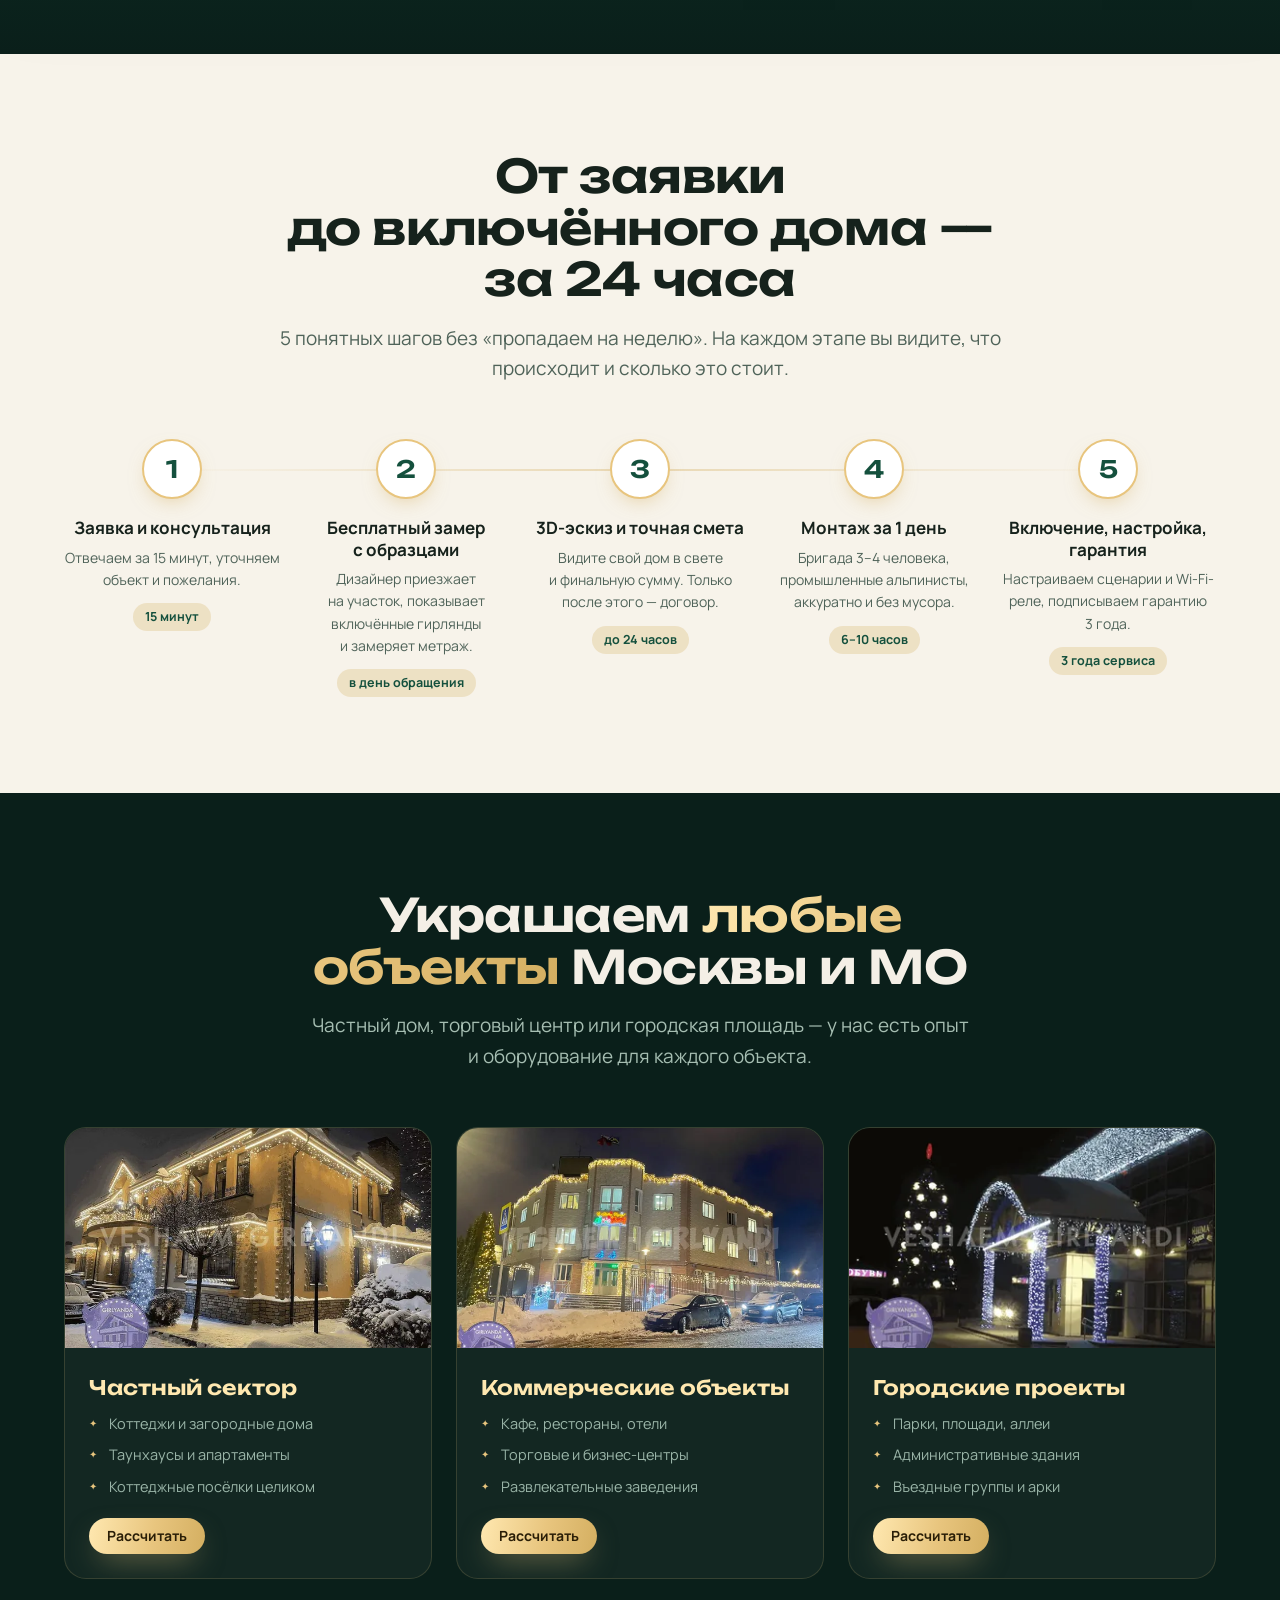
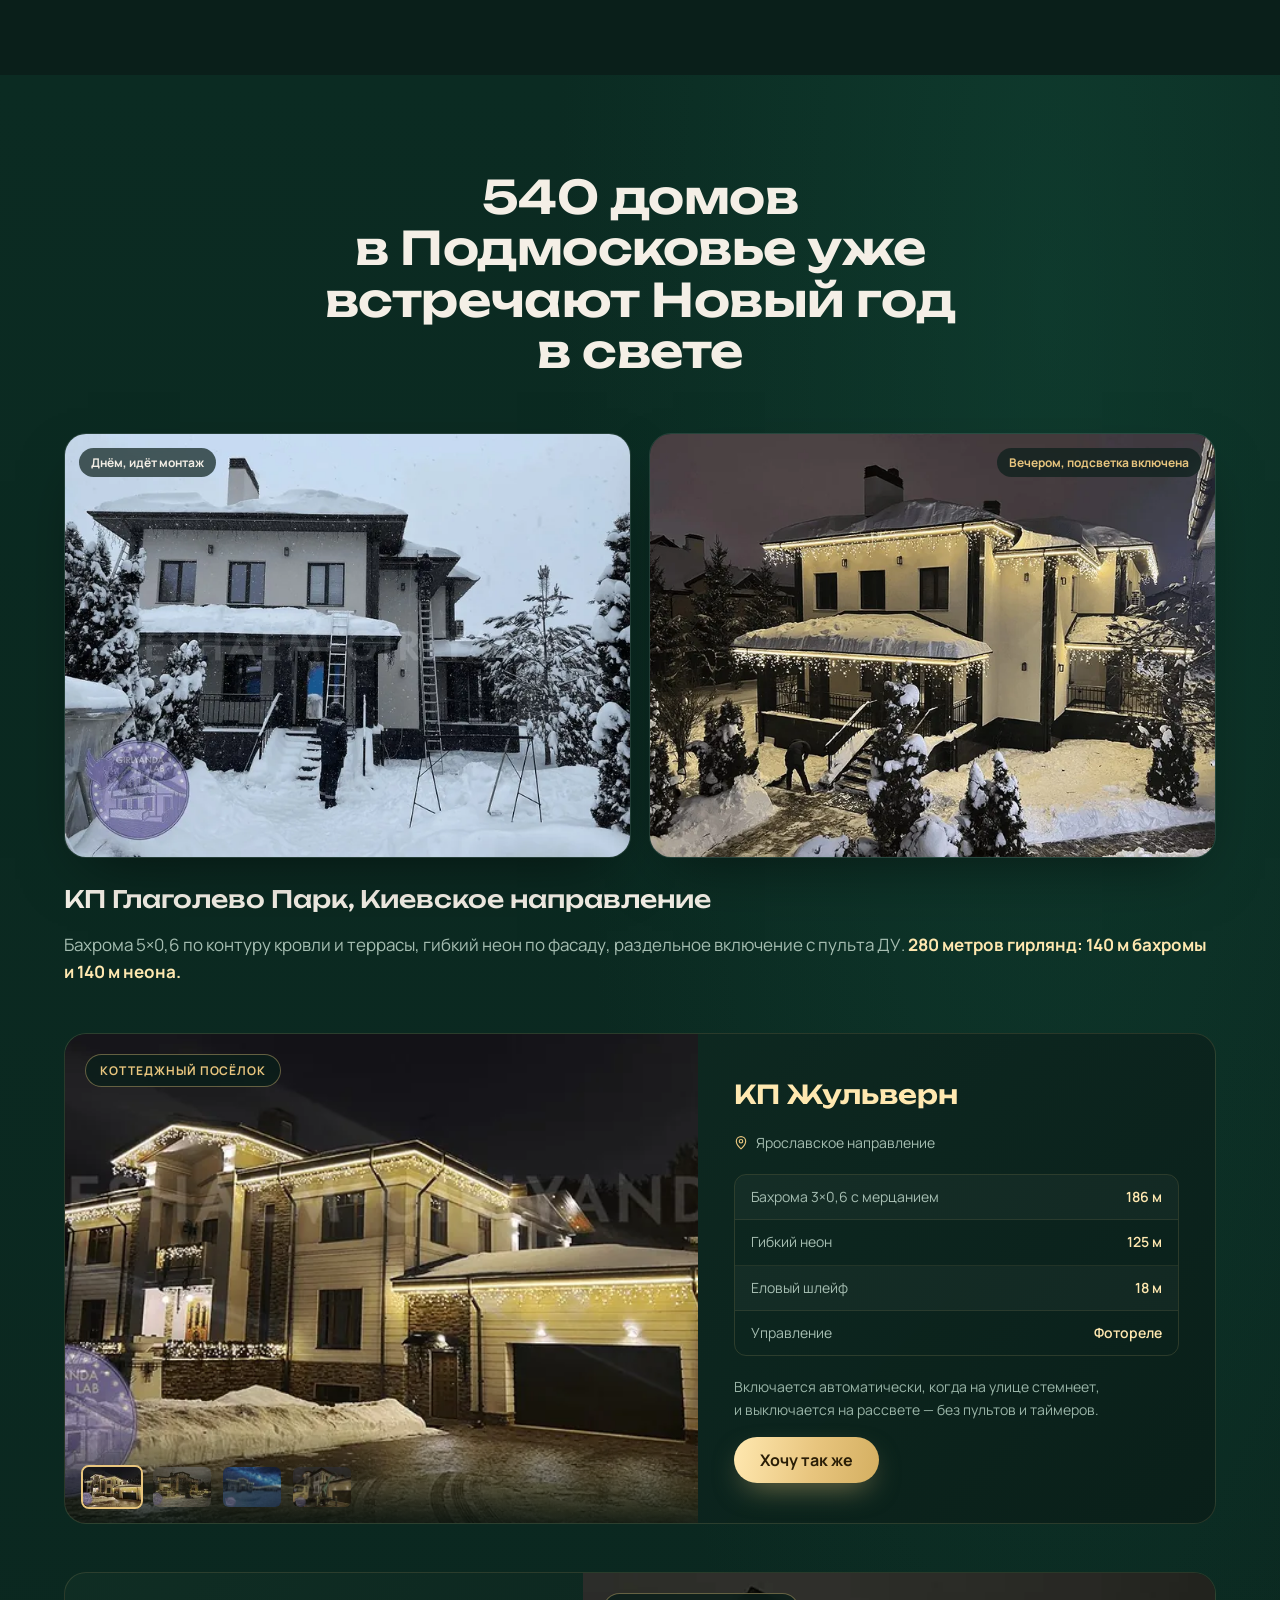
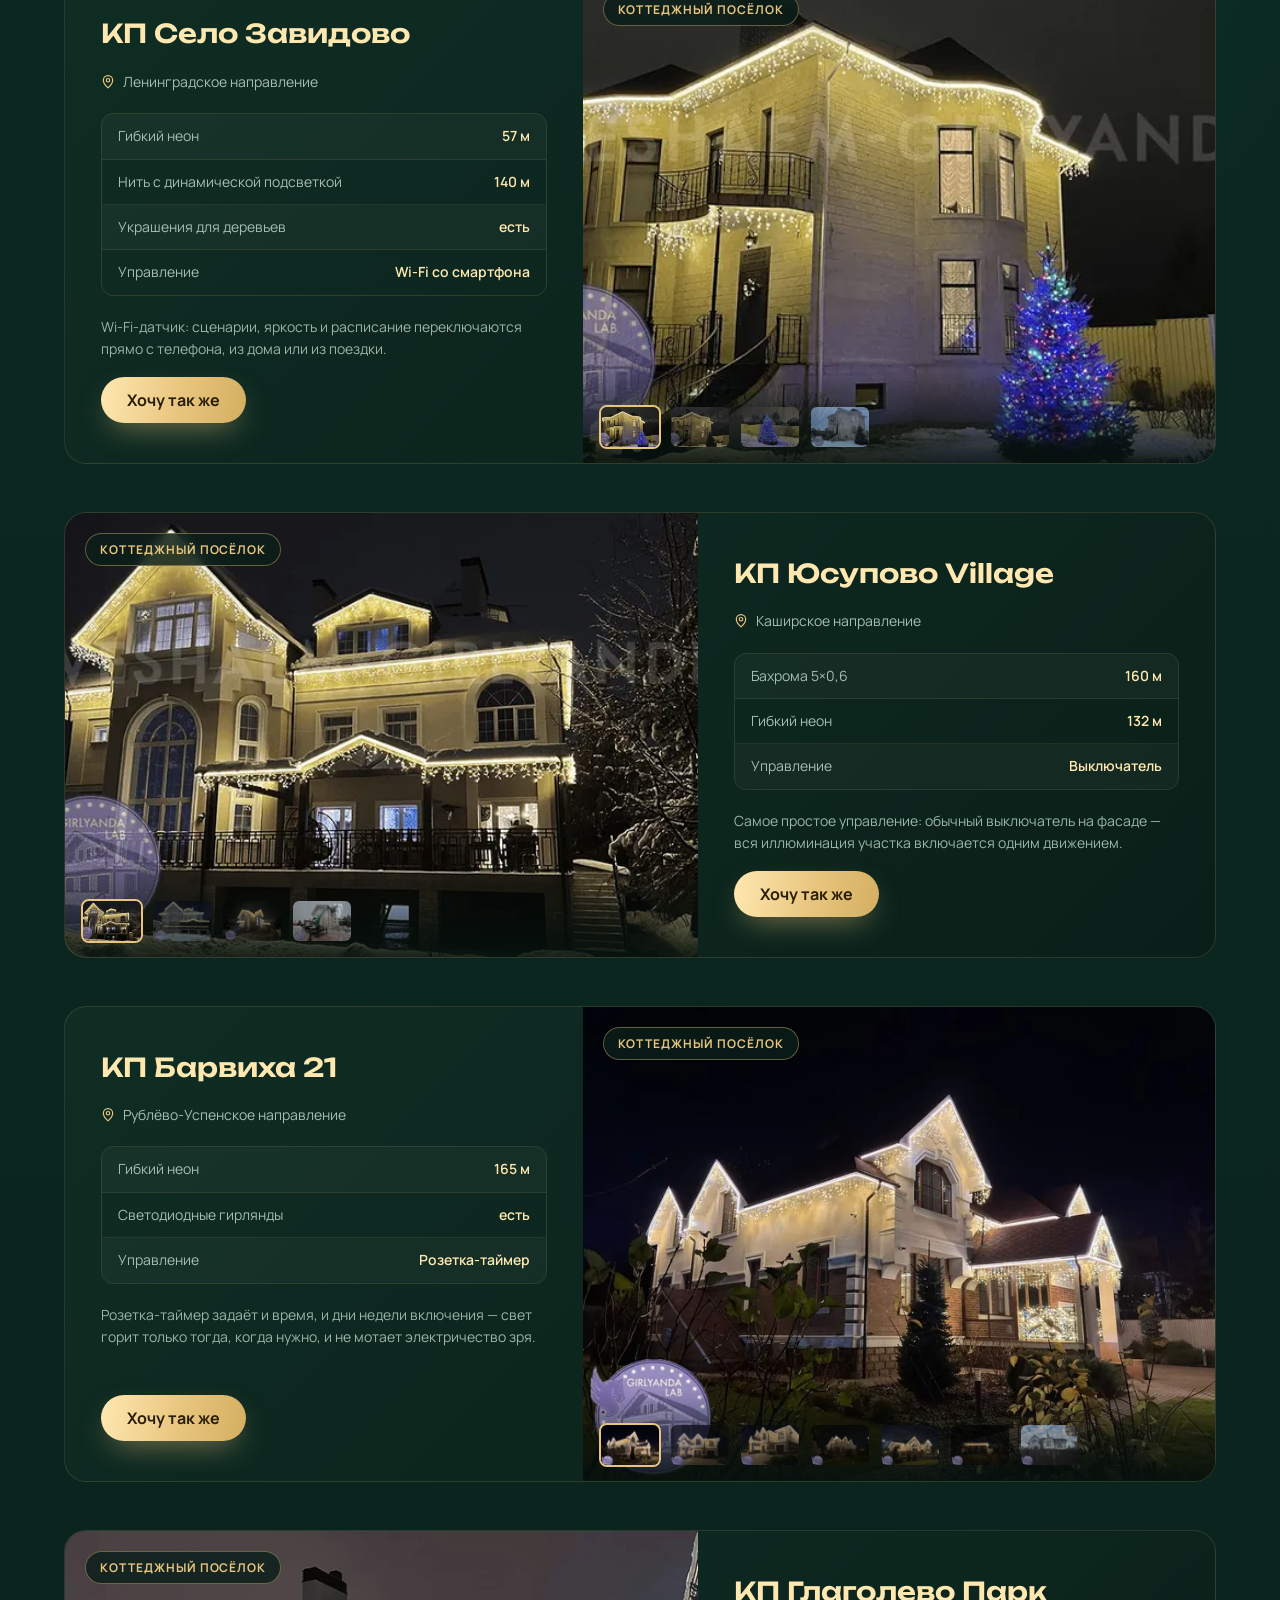
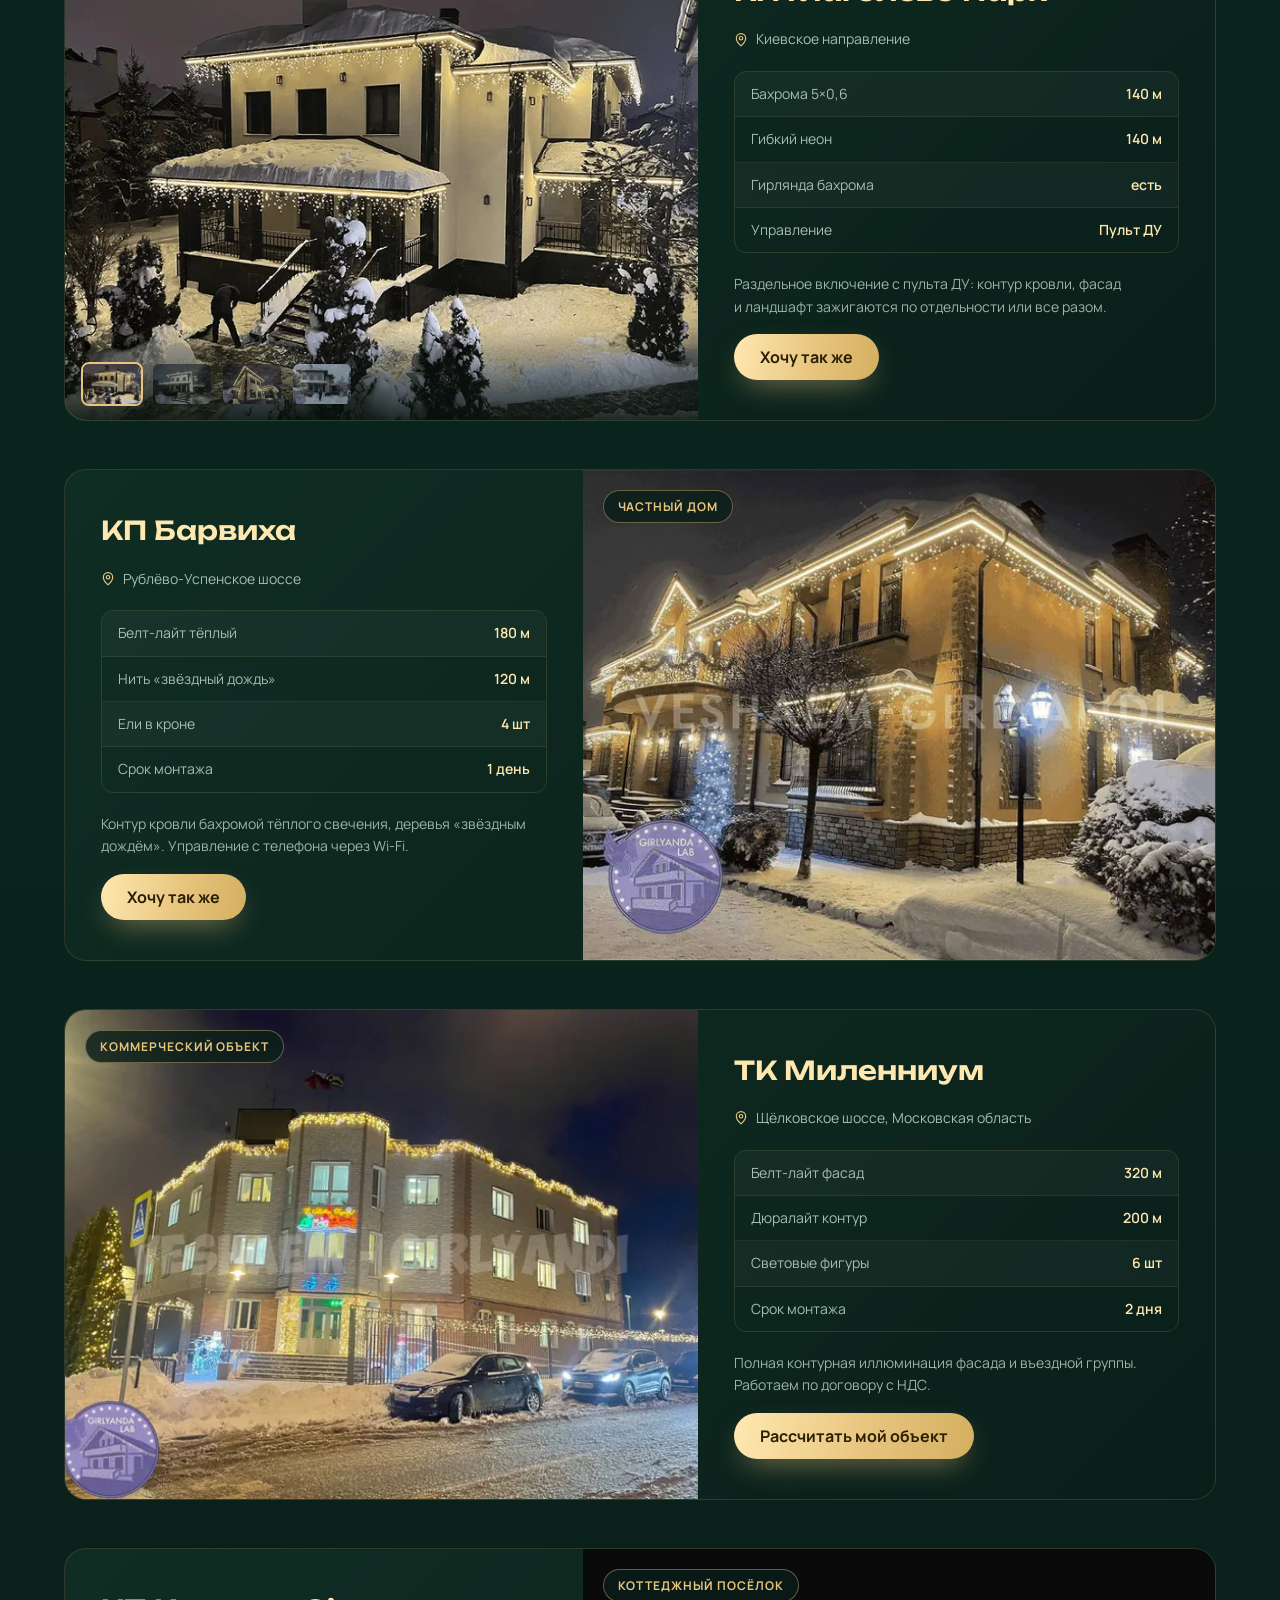
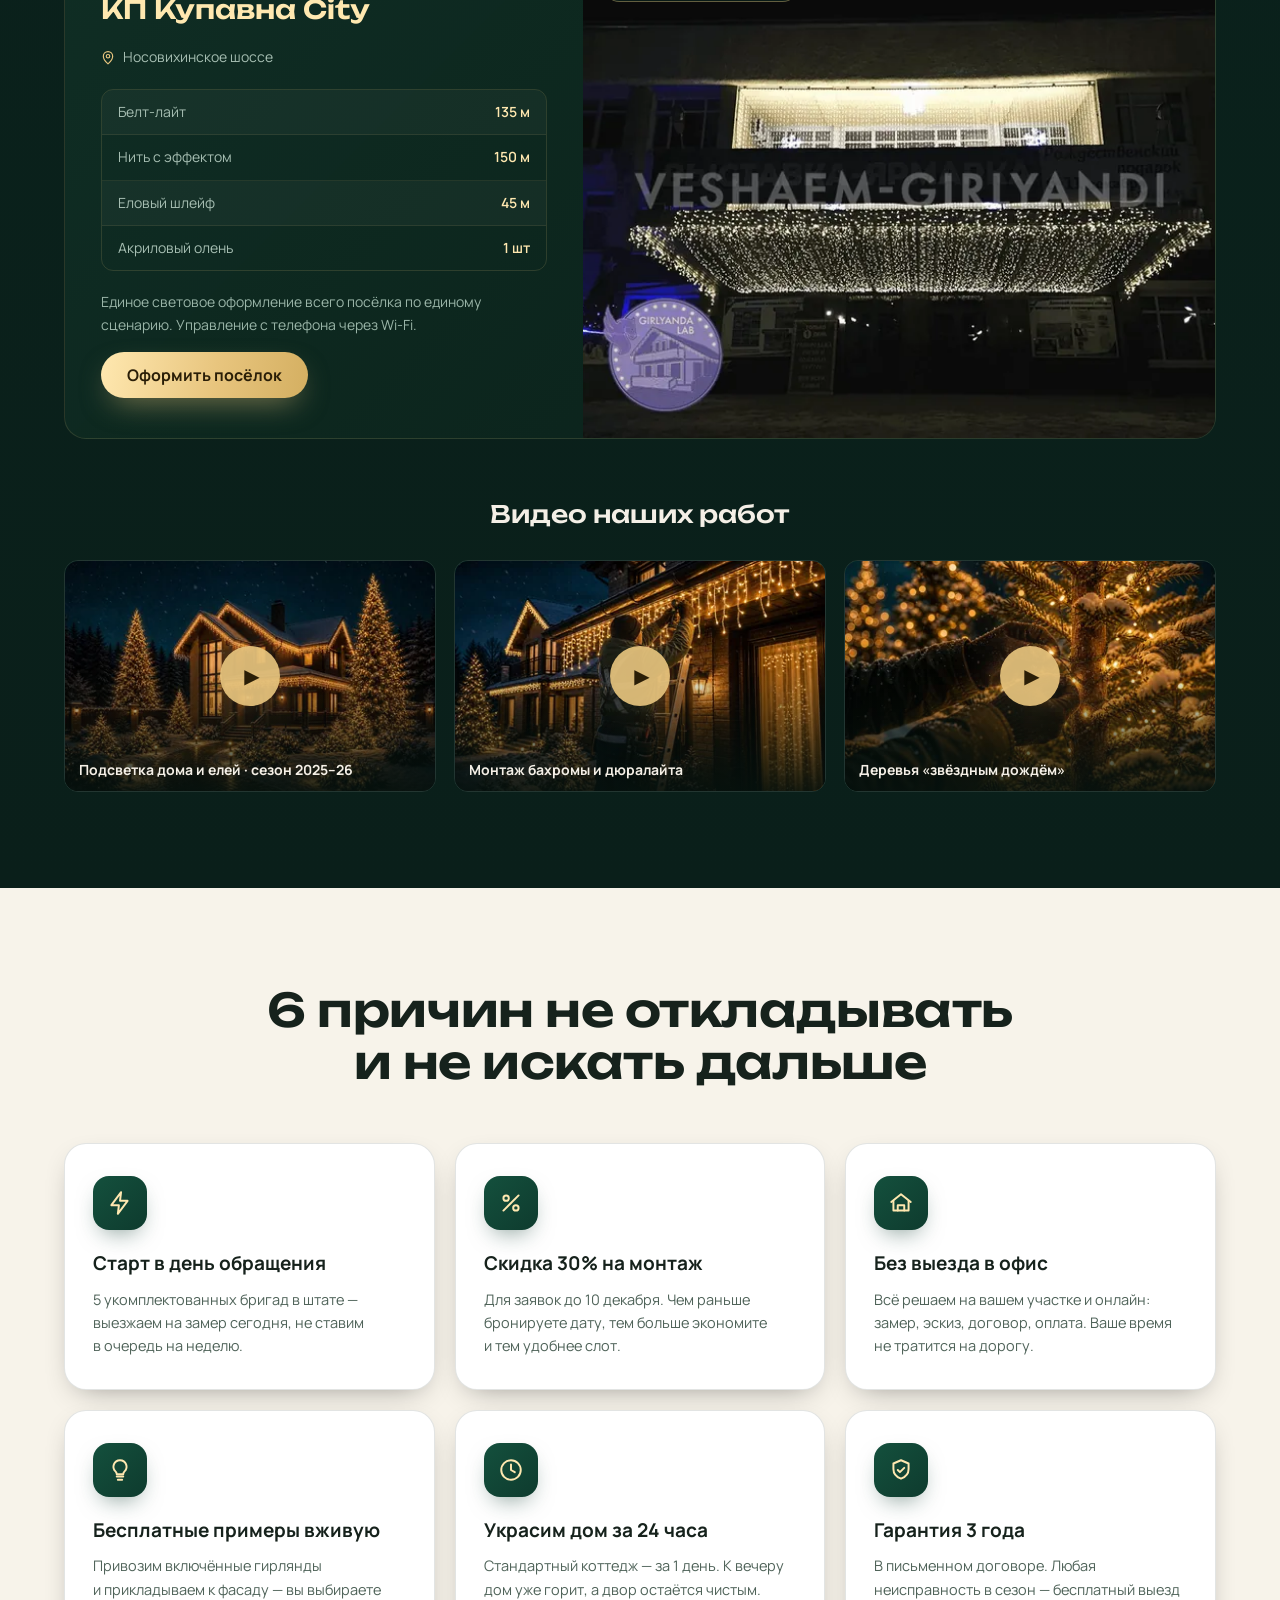
==== commit f2319dd0: "Правки по ТЗ: страница «Спасибо», счётчики, чистка блока соцсетей Из секции «Дома, которыми хвастают" ====
--- a/index.html
+++ b/index.html
@@ -49,6 +49,31 @@
   ]
 }
 </script>
+
+<!-- ============ АНАЛИТИКА И ПОДТВЕРЖДЕНИЕ ПРАВ ============
+     Цель «заявка» в Метрике считается по просмотру thanks.html: страница
+     открывается в новой вкладке после отправки любой формы (см. openThanks
+     в js/main.js). Счётчик стоит и здесь, и на thanks.html — без него на той
+     странице просмотр не зафиксируется и цель не сработает. -->
+<meta name="yandex-verification" content="f92af245e75fed6d" />
+<meta name="google-site-verification" content="nUYadEfpakel0bjdebgL7MnYzu9DC_wPF-PVYKWieqg" />
+
+<!-- Yandex.Metrika counter -->
+<script type="text/javascript">
+    (function(m,e,t,r,i,k,a){
+        m[i]=m[i]||function(){(m[i].a=m[i].a||[]).push(arguments)};
+        m[i].l=1*new Date();
+        for (var j = 0; j < document.scripts.length; j++) {if (document.scripts[j].src === r) { return; }}
+        k=e.createElement(t),a=e.getElementsByTagName(t)[0],k.async=1,k.src=r,a.parentNode.insertBefore(k,a)
+    })(window, document,'script','https://mc.yandex.ru/metrika/tag.js?id=112009045', 'ym');
+
+    ym(112009045, 'init', {ssr:true, webvisor:true, clickmap:true, ecommerce:"dataLayer", referrer: document.referrer, url: location.href, accurateTrackBounce:true, trackLinks:true});
+</script>
+<noscript><div><img src="https://mc.yandex.ru/watch/112009045" style="position:absolute; left:-9999px;" alt="" /></div></noscript>
+<!-- /Yandex.Metrika counter -->
+
+<!-- Callibri — виджет обратного звонка -->
+<script src="//cdn.callibri.ru/callibri.js" type="text/javascript" charset="utf-8" defer></script>
 </head>
 <body>
 
@@ -508,7 +533,7 @@
       <p class="photo__lead">Не&nbsp;хотите ждать замер? Сфотографируйте фасад с&nbsp;улицы (можно с&nbsp;телефона), отправьте в&nbsp;WhatsApp или&nbsp;Telegram — дизайнер прикинет метраж, подберёт сценарий света и&nbsp;пришлёт вилку цены. Бесплатно и&nbsp;ни&nbsp;к&nbsp;чему не&nbsp;обязывает.</p>
       <div class="photo__actions">
         <a href="https://wa.me/79771344844" class="btn btn--gold" target="_blank" rel="noopener">Отправить фото в&nbsp;WhatsApp</a>
-        <a href="tg://resolve?domain=79771344844" class="btn btn--ghost" target="_blank" rel="noopener">Отправить в&nbsp;Telegram</a>
+        <a href="tg://resolve?domain=girlandahous" class="btn btn--ghost" target="_blank" rel="noopener">Отправить в&nbsp;Telegram</a>
       </div>
       <ul class="photo__steps">
         <li><b>1.</b> Фото фасада и&nbsp;участка</li>
@@ -1045,16 +1070,6 @@
       <a class="post js-lightbox" data-full="assets/social-6-1000.webp" href="#">
         <img src="assets/social-6-180.webp" srcset="assets/social-6-180.webp 180w, assets/social-6-340.webp 340w, assets/social-6-360.webp 360w" sizes="(max-width:560px) calc(50vw - 27px), 180px" width="180" height="180" alt="Световые фигуры во дворе, кадр из сторис"><span class="post__heart">♥ 389</span></a>
     </div>
-
-    <div class="social__cta">
-      <p>Отметьте <b>@lumier</b> — добавим ваш дом в&nbsp;подборку сезона и&nbsp;пришлём промокод на&nbsp;следующий год.</p>
-      <div class="social__links">
-        <a href="#" class="msg">Instagram*</a>
-        <a href="#" class="msg">VK</a>
-        <a href="#" class="msg">Telegram-канал</a>
-      </div>
-    </div>
-    <p class="social__note">*Instagram принадлежит Meta, признанной экстремистской организацией и&nbsp;запрещённой в&nbsp;РФ.</p>
   </div>
 </section>
 
@@ -1090,7 +1105,7 @@
         <a href="tel:+79771344844" class="cta__phone">+7 (977) 134-48-44</a>
         <div class="cta__mess">
           <a href="https://wa.me/79771344844" class="msg msg--wa" target="_blank" rel="noopener">WhatsApp</a>
-          <a href="tg://resolve?domain=79771344844" class="msg msg--tg" target="_blank" rel="noopener">Telegram</a>
+          <a href="tg://resolve?domain=girlandahous" class="msg msg--tg" target="_blank" rel="noopener">Telegram</a>
         </div>
       </div>
     </div>
--- a/css/styles.css
+++ b/css/styles.css
@@ -502,12 +502,6 @@
 .post img{ width:100%; height:100%; object-fit:cover; background:linear-gradient(160deg,#13503d,#0a2a20); transition:transform .5s; }
 .post:hover img{ transform:scale(1.08); }
 .post__heart{ position:absolute; left:10px; bottom:9px; font-size:12.5px; font-weight:700; color:#fff; text-shadow:0 1px 6px rgba(0,0,0,.6); }
-.social__cta{ margin-top:34px; display:flex; align-items:center; justify-content:space-between; gap:24px; flex-wrap:wrap; padding:24px 30px; border-radius:var(--r); background:#fff; border:1px solid var(--line-d); box-shadow:var(--shadow-sm); }
-.social__cta p{ font-size:16.5px; } .social__cta b{ color:var(--emerald-3); }
-.social__links{ display:flex; gap:10px; }
-.social__links .msg{ color:var(--ink); border-color:var(--btn-line-d); }
-.social__links .msg:hover{ border-color:var(--gold-2); color:var(--emerald-3); background:rgba(212,175,97,.08); }
-.social__note{ margin-top:16px; font-size:12px; color:var(--muted-d); }
 
 /* =================== TEAM =================== */
 .team{ background:var(--cream-bg); color:var(--ink); }
@@ -775,8 +769,6 @@
   .ba__pair{ grid-template-columns:1fr; }
   .safety__banner figcaption{ background:linear-gradient(180deg, rgba(6,18,14,.5), rgba(6,18,14,.92)); padding:0 24px; }
   .b2b__stats{ grid-template-columns:1fr 1fr; }
-  .social__cta{ flex-direction:column; align-items:flex-start; }
-  .social__links{ flex-wrap:wrap; }
   .svc--wide{ grid-column:span 1; }
   .footer__inner{ grid-template-columns:1fr; }
   .hero__actions .btn,.pains__solve .btn{ width:100%; }
